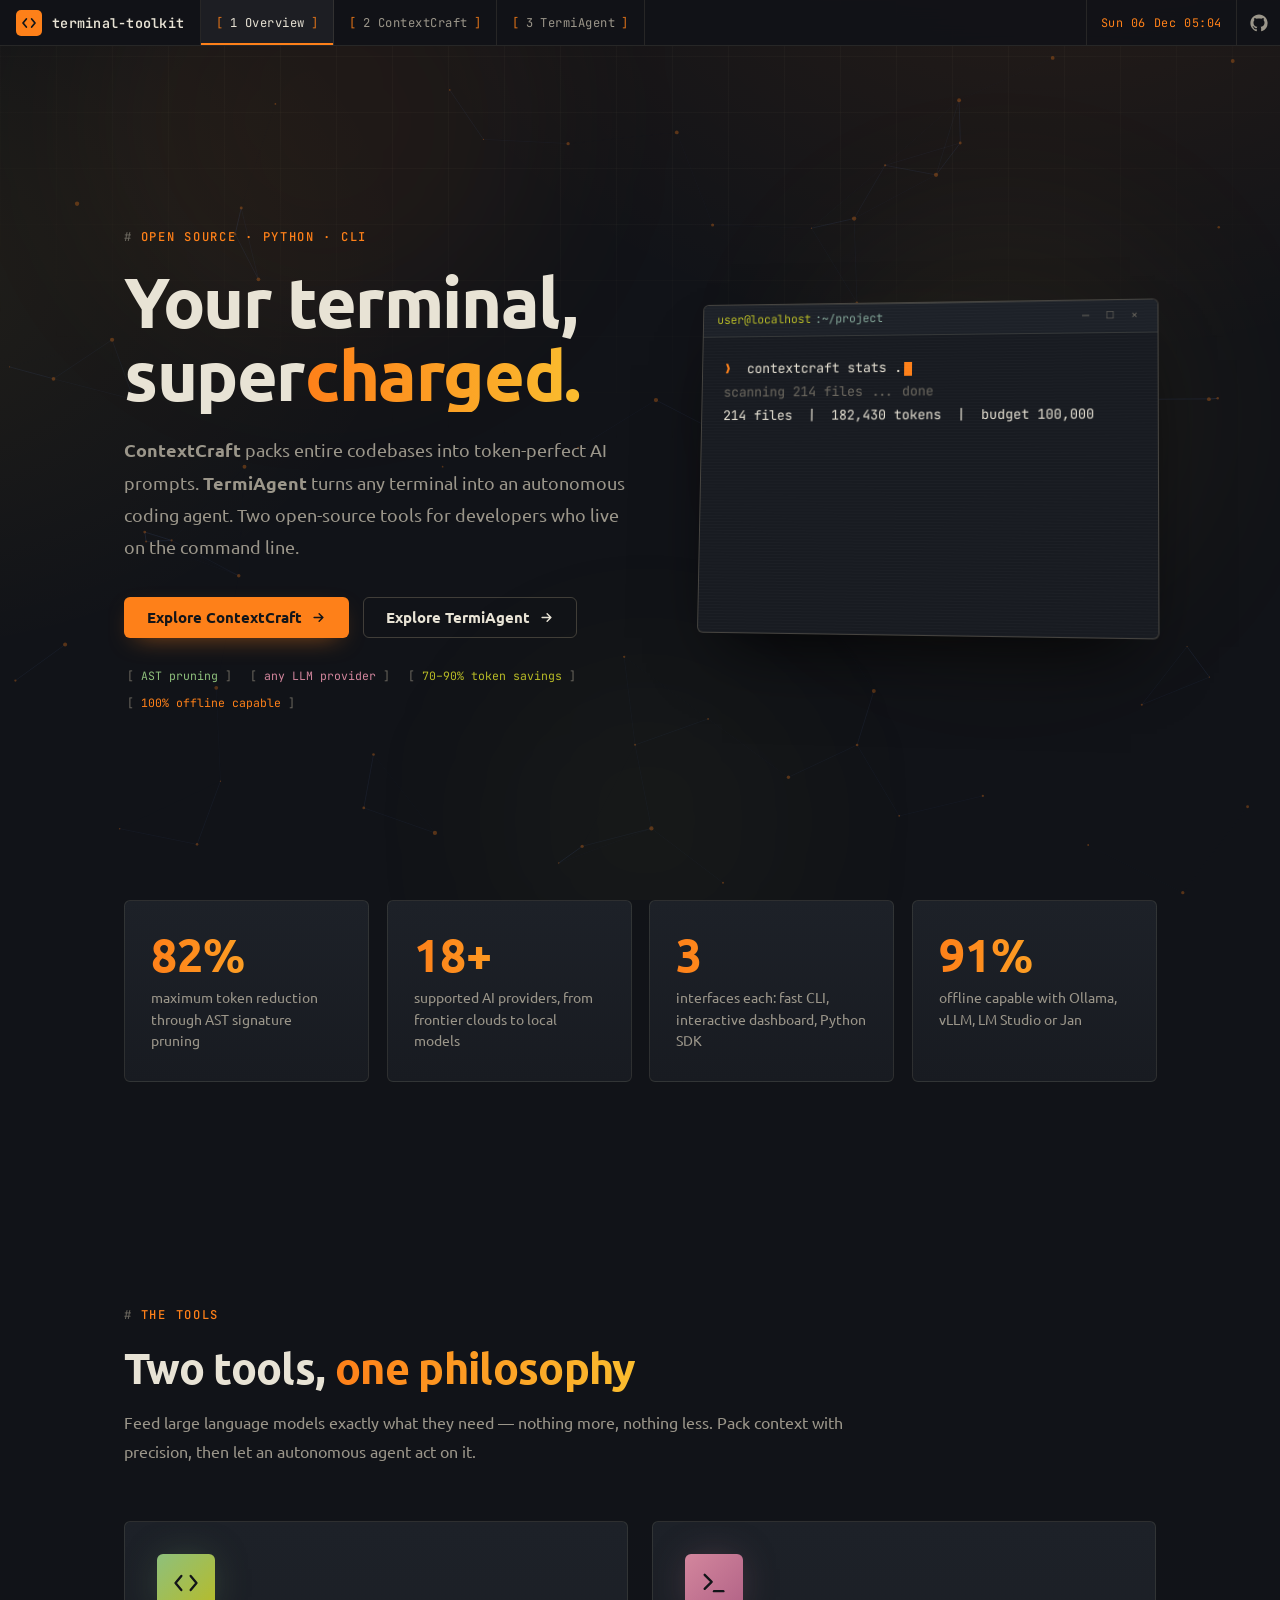
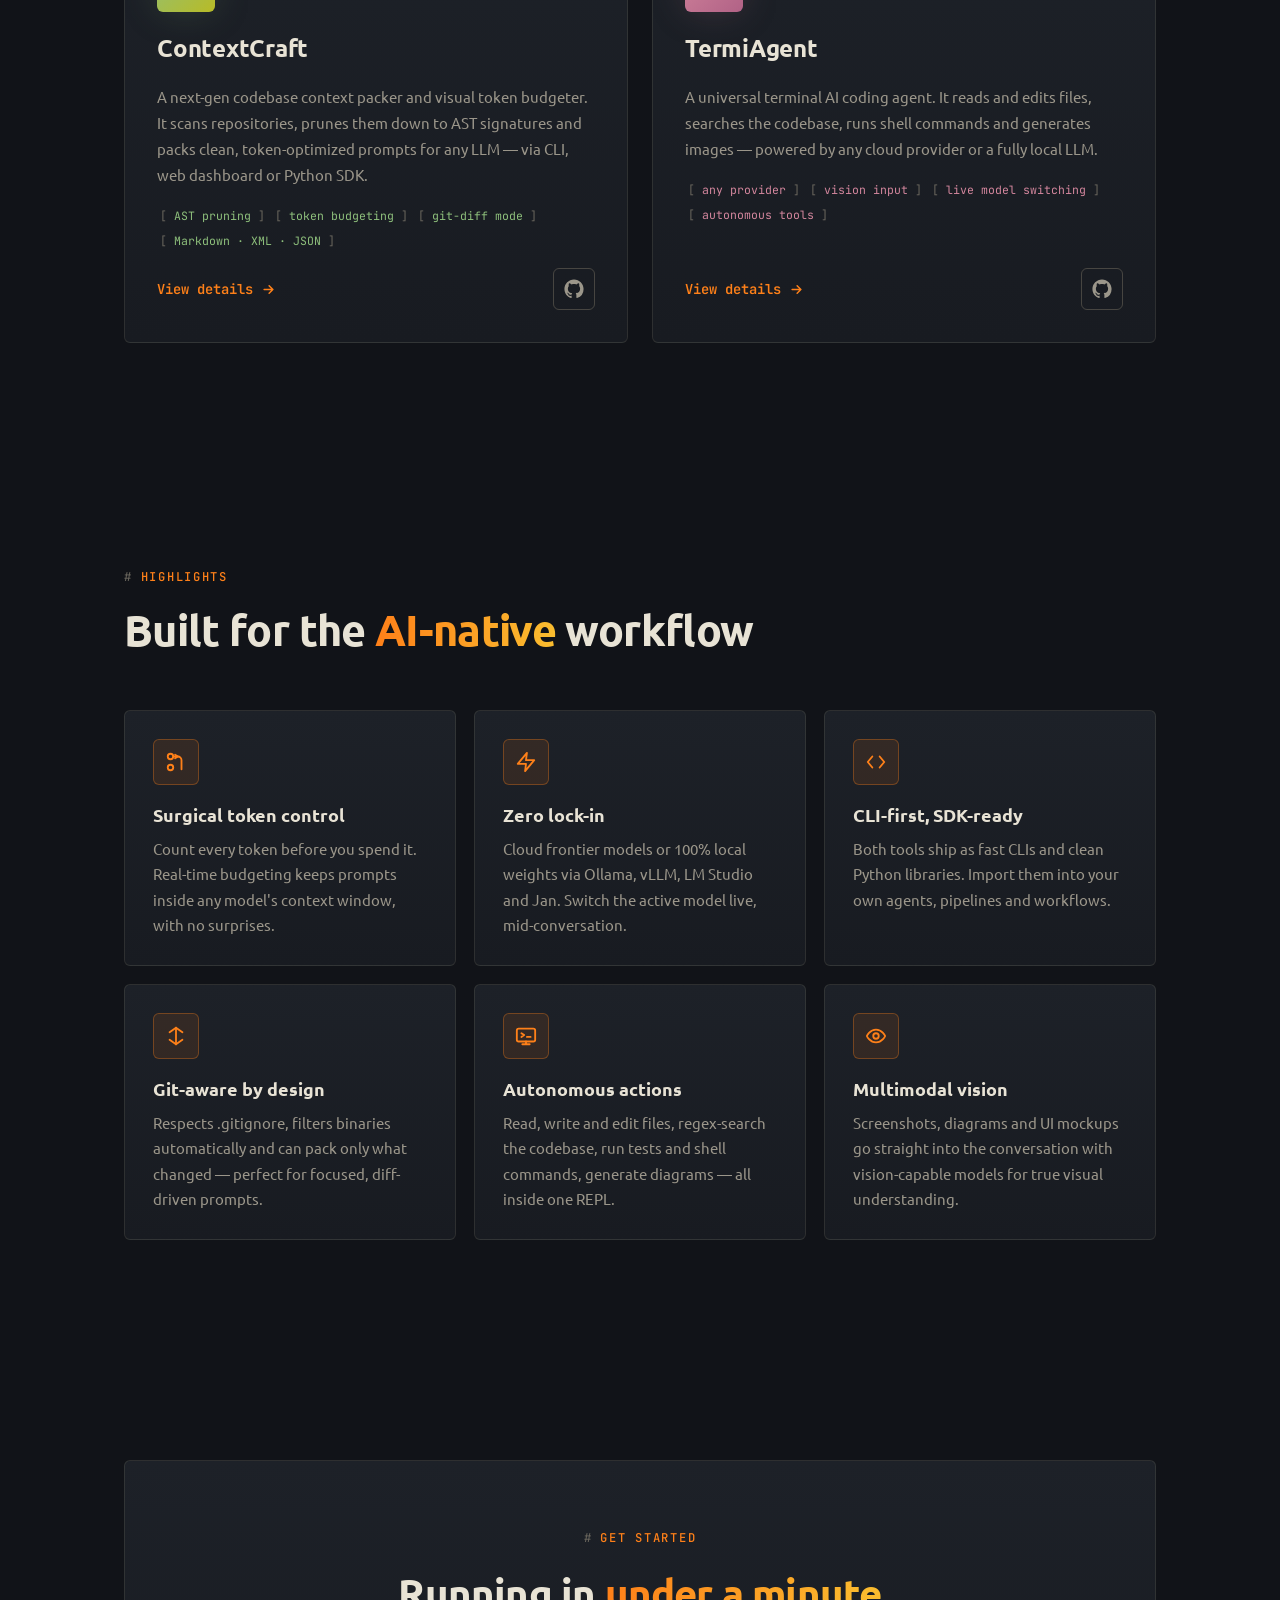
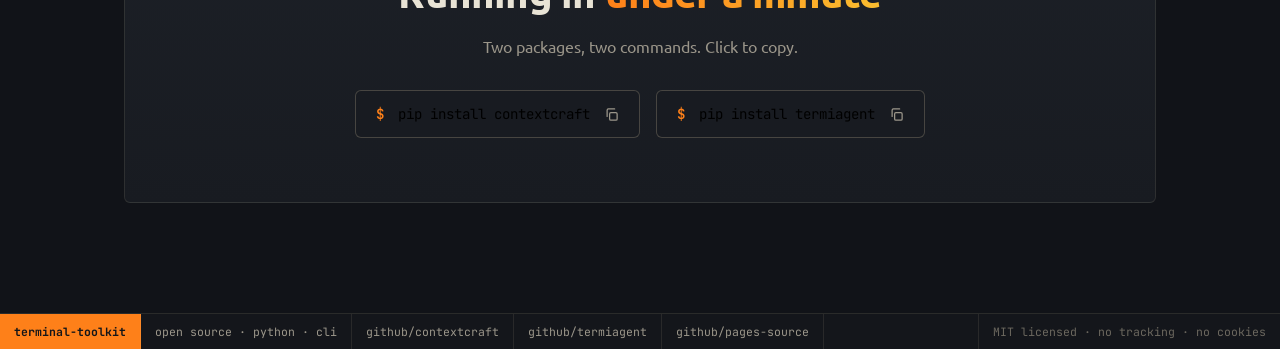
==== index.html @ 4e9dca21 "Redesign: Linux desktop aesthetic (tiling-WM bar, gruvbox palette, tmux footer)" ====
<!DOCTYPE html>
<html lang="en">
<head>
  <meta charset="UTF-8" />
  <meta name="viewport" content="width=device-width, initial-scale=1.0, viewport-fit=cover" />
  <title>Terminal Toolkit — ContextCraft × TermiAgent</title>
  <meta name="description" content="Two open-source tools for the AI-native terminal: a token-perfect codebase context packer and a universal terminal AI coding agent." />
  <link rel="icon" href="data:image/svg+xml,%3Csvg xmlns='http://www.w3.org/2000/svg' viewBox='0 0 32 32'%3E%3Cdefs%3E%3ClinearGradient id='g' x1='0' y1='0' x2='1' y2='1'%3E%3Cstop offset='0' stop-color='%2322d3ee'/%3E%3Cstop offset='1' stop-color='%23a78bfa'/%3E%3C/linearGradient%3E%3C/defs%3E%3Crect width='32' height='32' rx='8' fill='url(%23g)'/%3E%3Cpath d='M12 10l-6 6 6 6M20 10l6 6-6 6' stroke='white' stroke-width='2.4' fill='none' stroke-linecap='round' stroke-linejoin='round'/%3E%3C/svg%3E" />
  <link rel="preconnect" href="https://fonts.googleapis.com" />
  <link rel="preconnect" href="https://fonts.gstatic.com" crossorigin />
  <link href="https://fonts.googleapis.com/css2?family=Ubuntu:wght@400;500;700&family=JetBrains+Mono:wght@400;500;700&display=swap" rel="stylesheet" />
  <link rel="stylesheet" href="css/style.css" />
</head>
<body data-accent="home">

  <div class="bg" aria-hidden="true">
    <div class="orb o1" data-speed="0.06"></div>
    <div class="orb o2" data-speed="0.10"></div>
    <div class="orb o3" data-speed="0.04"></div>
    <div class="grid"></div>
  </div>

  <div class="progress" aria-hidden="true"></div>
  <div class="cursor-glow" aria-hidden="true"></div>

  <header class="nav">
    <div class="wm-left">
      <a class="brand" href="index.html">
        <span class="logo">
          <svg width="16" height="16" viewBox="0 0 24 24" fill="none" stroke="currentColor" stroke-width="2.6" stroke-linecap="round" stroke-linejoin="round"><path d="M8 6l-5 6 5 6"/><path d="M16 6l5 6-5 6"/></svg>
        </span>
        terminal-toolkit
      </a>
      <nav class="nav-links" aria-label="Main">
        <a href="index.html">1 Overview</a>
        <a href="contextcraft.html">2 ContextCraft</a>
        <a href="termiagent.html">3 TermiAgent</a>
      </nav>
    </div>
    <div class="wm-right">
      <span class="clock" id="clock" aria-hidden="true">--:--</span>
    <a class="nav-gh" href="https://github.com/Jonny-IT1/jonny-it1.github.io" target="_blank" rel="noopener" aria-label="Website source on GitHub">
      <svg width="18" height="18" viewBox="0 0 24 24" fill="currentColor" aria-hidden="true"><path d="M12 .5C5.65.5.5 5.65.5 12c0 5.08 3.29 9.39 7.86 10.91.58.11.79-.25.79-.56 0-.27-.01-1.17-.02-2.12-3.2.7-3.88-1.36-3.88-1.36-.52-1.33-1.28-1.68-1.28-1.68-1.04-.71.08-.7.08-.7 1.15.08 1.76 1.19 1.76 1.19 1.03 1.75 2.69 1.25 3.34.95.1-.74.4-1.25.72-1.54-2.55-.29-5.24-1.28-5.24-5.68 0-1.26.45-2.28 1.19-3.09-.12-.29-.52-1.46.11-3.05 0 0 .97-.31 3.18 1.18.92-.26 1.9-.38 2.88-.39.98.01 1.96.13 2.88.39 2.2-1.49 3.17-1.18 3.17-1.18.63 1.59.23 2.76.12 3.05.74.81 1.18 1.83 1.18 3.09 0 4.41-2.69 5.38-5.25 5.66.41.35.77 1.05.77 2.12 0 1.53-.01 2.76-.01 3.14 0 .3.2.67.8.55A11.52 11.52 0 0 0 23.5 12C23.5 5.65 18.35.5 12 .5z"/></svg>
    </a>
    <button class="nav-toggle" aria-label="Menu" aria-expanded="false" type="button">
      <span></span><span></span><span></span>
    </button>
    </div>
  </header>

  <main>
    <!-- ============ HERO ============ -->
    <section class="hero">
      <canvas class="net" aria-hidden="true"></canvas>
      <div class="wrap hero-grid">
        <div>
          <span class="eyebrow fade" style="--d:.05s">Open Source &middot; Python &middot; CLI</span>
          <h1 class="hero-title">
            <span class="word" style="animation-delay:.05s">Your</span>
            <span class="word" style="animation-delay:.12s">terminal,</span><br />
            <span class="word" style="animation-delay:.19s">super</span><span class="word grad-text" style="animation-delay:.26s">charged.</span>
          </h1>
          <p class="hero-sub fade" style="--d:.45s">
            <strong>ContextCraft</strong> packs entire codebases into token-perfect AI prompts.
            <strong>TermiAgent</strong> turns any terminal into an autonomous coding agent.
            Two open-source tools for developers who live on the command line.
          </p>
          <div class="hero-cta fade" style="--d:.58s">
            <a class="btn btn-primary" href="contextcraft.html">
              Explore ContextCraft
              <svg class="arrow" width="15" height="15" viewBox="0 0 24 24" fill="none" stroke="currentColor" stroke-width="2.4" stroke-linecap="round" stroke-linejoin="round"><path d="M5 12h14M13 6l6 6-6 6"/></svg>
            </a>
            <a class="btn btn-ghost" href="termiagent.html">
              Explore TermiAgent
              <svg class="arrow" width="15" height="15" viewBox="0 0 24 24" fill="none" stroke="currentColor" stroke-width="2.4" stroke-linecap="round" stroke-linejoin="round"><path d="M5 12h14M13 6l6 6-6 6"/></svg>
            </a>
          </div>
          <div class="hero-meta">
            <span class="chip c1">AST pruning</span>
            <span class="chip c3">any LLM provider</span>
            <span class="chip c2">70–90% token savings</span>
            <span class="chip c4">100% offline capable</span>
          </div>
        </div>
        <div class="hero-visual fade" style="--d:.65s">
          <div class="glow" aria-hidden="true"></div>
          <div class="term">
            <div class="term-head">
              <span class="term-user">user@localhost</span><span class="term-path">:~/project</span>
              <span class="term-actions" aria-hidden="true">&#8212; &#9633; &#215;</span>
            </div>
            <div class="term-body" data-term="home"></div>
          </div>
        </div>
      </div>
    </section>

    <!-- ============ STATS ============ -->
    <section style="padding-top:0">
      <div class="wrap">
        <div class="stats stagger">
          <div class="stat glass">
            <div class="num" data-counter="90" data-suffix="%">0%</div>
            <div class="lbl">maximum token reduction through AST signature pruning</div>
          </div>
          <div class="stat glass">
            <div class="num" data-counter="20" data-suffix="+">0</div>
            <div class="lbl">supported AI providers, from frontier clouds to local models</div>
          </div>
          <div class="stat glass">
            <div class="num" data-counter="3">0</div>
            <div class="lbl">interfaces each: fast CLI, interactive dashboard, Python SDK</div>
          </div>
          <div class="stat glass">
            <div class="num" data-counter="100" data-suffix="%">0%</div>
            <div class="lbl">offline capable with Ollama, vLLM, LM Studio or Jan</div>
          </div>
        </div>
      </div>
    </section>

    <!-- ============ TWO PROJECTS ============ -->
    <section>
      <div class="wrap">
        <div class="section-head reveal">
          <span class="eyebrow">The Tools</span>
          <h2 class="section-title">Two tools, <span class="grad-text">one philosophy</span></h2>
          <p class="section-sub">
            Feed large language models exactly what they need — nothing more, nothing less.
            Pack context with precision, then let an autonomous agent act on it.
          </p>
        </div>

        <div class="proj-grid stagger">
          <article class="proj-card glass" data-tilt>
            <div class="icon-big cc-theme">
              <svg width="28" height="28" viewBox="0 0 24 24" fill="none" stroke="currentColor" stroke-width="2" stroke-linecap="round" stroke-linejoin="round"><path d="M8 6l-5 6 5 6"/><path d="M16 6l5 6-5 6"/></svg>
            </div>
            <h3>ContextCraft</h3>
            <p class="tagline">
              A next-gen codebase context packer and visual token budgeter. It scans repositories,
              prunes them down to AST signatures and packs clean, token-optimized prompts for any LLM —
              via CLI, web dashboard or Python SDK.
            </p>
            <div class="chips">
              <span class="chip c1">AST pruning</span>
              <span class="chip c1">token budgeting</span>
              <span class="chip c1">git-diff mode</span>
              <span class="chip c1">Markdown · XML · JSON</span>
            </div>
            <div class="proj-actions">
              <a class="proj-link" href="contextcraft.html">
                View details
                <svg width="15" height="15" viewBox="0 0 24 24" fill="none" stroke="currentColor" stroke-width="2.4" stroke-linecap="round" stroke-linejoin="round"><path d="M5 12h14M13 6l6 6-6 6"/></svg>
              </a>
              <a class="gh-btn" href="https://github.com/Jonny-IT1/contextcraft" target="_blank" rel="noopener" aria-label="ContextCraft on GitHub">
                <svg width="20" height="20" viewBox="0 0 24 24" fill="currentColor" aria-hidden="true"><path d="M12 .5C5.65.5.5 5.65.5 12c0 5.08 3.29 9.39 7.86 10.91.58.11.79-.25.79-.56 0-.27-.01-1.17-.02-2.12-3.2.7-3.88-1.36-3.88-1.36-.52-1.33-1.28-1.68-1.28-1.68-1.04-.71.08-.7.08-.7 1.15.08 1.76 1.19 1.76 1.19 1.03 1.75 2.69 1.25 3.34.95.1-.74.4-1.25.72-1.54-2.55-.29-5.24-1.28-5.24-5.68 0-1.26.45-2.28 1.19-3.09-.12-.29-.52-1.46.11-3.05 0 0 .97-.31 3.18 1.18.92-.26 1.9-.38 2.88-.39.98.01 1.96.13 2.88.39 2.2-1.49 3.17-1.18 3.17-1.18.63 1.59.23 2.76.12 3.05.74.81 1.18 1.83 1.18 3.09 0 4.41-2.69 5.38-5.25 5.66.41.35.77 1.05.77 2.12 0 1.53-.01 2.76-.01 3.14 0 .3.2.67.8.55A11.52 11.52 0 0 0 23.5 12C23.5 5.65 18.35.5 12 .5z"/></svg>
              </a>
            </div>
          </article>

          <article class="proj-card glass" data-tilt>
            <div class="icon-big ta-theme">
              <svg width="28" height="28" viewBox="0 0 24 24" fill="none" stroke="currentColor" stroke-width="2" stroke-linecap="round" stroke-linejoin="round"><path d="M4 17l6-6-6-6"/><path d="M12 19h8"/></svg>
            </div>
            <h3>TermiAgent</h3>
            <p class="tagline">
              A universal terminal AI coding agent. It reads and edits files, searches the codebase,
              runs shell commands and generates images — powered by any cloud provider or a fully local LLM.
            </p>
            <div class="chips">
              <span class="chip c3">any provider</span>
              <span class="chip c3">vision input</span>
              <span class="chip c3">live model switching</span>
              <span class="chip c3">autonomous tools</span>
            </div>
            <div class="proj-actions">
              <a class="proj-link" href="termiagent.html">
                View details
                <svg width="15" height="15" viewBox="0 0 24 24" fill="none" stroke="currentColor" stroke-width="2.4" stroke-linecap="round" stroke-linejoin="round"><path d="M5 12h14M13 6l6 6-6 6"/></svg>
              </a>
              <a class="gh-btn" href="https://github.com/Jonny-IT1/termiagent" target="_blank" rel="noopener" aria-label="TermiAgent on GitHub">
                <svg width="20" height="20" viewBox="0 0 24 24" fill="currentColor" aria-hidden="true"><path d="M12 .5C5.65.5.5 5.65.5 12c0 5.08 3.29 9.39 7.86 10.91.58.11.79-.25.79-.56 0-.27-.01-1.17-.02-2.12-3.2.7-3.88-1.36-3.88-1.36-.52-1.33-1.28-1.68-1.28-1.68-1.04-.71.08-.7.08-.7 1.15.08 1.76 1.19 1.76 1.19 1.03 1.75 2.69 1.25 3.34.95.1-.74.4-1.25.72-1.54-2.55-.29-5.24-1.28-5.24-5.68 0-1.26.45-2.28 1.19-3.09-.12-.29-.52-1.46.11-3.05 0 0 .97-.31 3.18 1.18.92-.26 1.9-.38 2.88-.39.98.01 1.96.13 2.88.39 2.2-1.49 3.17-1.18 3.17-1.18.63 1.59.23 2.76.12 3.05.74.81 1.18 1.83 1.18 3.09 0 4.41-2.69 5.38-5.25 5.66.41.35.77 1.05.77 2.12 0 1.53-.01 2.76-.01 3.14 0 .3.2.67.8.55A11.52 11.52 0 0 0 23.5 12C23.5 5.65 18.35.5 12 .5z"/></svg>
              </a>
            </div>
          </article>
        </div>
      </div>
    </section>

    <!-- ============ FEATURE HIGHLIGHTS ============ -->
    <section>
      <div class="wrap">
        <div class="section-head reveal">
          <span class="eyebrow">Highlights</span>
          <h2 class="section-title">Built for the <span class="grad-text">AI-native</span> workflow</h2>
        </div>
        <div class="grid-cards stagger">
          <div class="card glass">
            <div class="card-icon">
              <svg width="22" height="22" viewBox="0 0 24 24" fill="none" stroke="currentColor" stroke-width="2" stroke-linecap="round" stroke-linejoin="round"><circle cx="6" cy="6" r="3"/><circle cx="6" cy="18" r="3"/><path d="M18 20V10a4 4 0 0 0-4-4h-5"/><path d="M11 4l3 2-3 2"/></svg>
            </div>
            <h3>Surgical token control</h3>
            <p>Count every token before you spend it. Real-time budgeting keeps prompts inside any model's context window, with no surprises.</p>
          </div>
          <div class="card glass">
            <div class="card-icon">
              <svg width="22" height="22" viewBox="0 0 24 24" fill="none" stroke="currentColor" stroke-width="2" stroke-linecap="round" stroke-linejoin="round"><path d="M13 2L3 14h9l-1 8 10-12h-9l1-8z"/></svg>
            </div>
            <h3>Zero lock-in</h3>
            <p>Cloud frontier models or 100% local weights via Ollama, vLLM, LM Studio and Jan. Switch the active model live, mid-conversation.</p>
          </div>
          <div class="card glass">
            <div class="card-icon">
              <svg width="22" height="22" viewBox="0 0 24 24" fill="none" stroke="currentColor" stroke-width="2" stroke-linecap="round" stroke-linejoin="round"><path d="M8 6l-5 6 5 6"/><path d="M16 6l5 6-5 6"/></svg>
            </div>
            <h3>CLI-first, SDK-ready</h3>
            <p>Both tools ship as fast CLIs and clean Python libraries. Import them into your own agents, pipelines and workflows.</p>
          </div>
          <div class="card glass">
            <div class="card-icon">
              <svg width="22" height="22" viewBox="0 0 24 24" fill="none" stroke="currentColor" stroke-width="2" stroke-linecap="round" stroke-linejoin="round"><path d="M12 3v18"/><path d="M5 8l7-5 7 5"/><path d="M5 16l7 5 7-5"/></svg>
            </div>
            <h3>Git-aware by design</h3>
            <p>Respects .gitignore, filters binaries automatically and can pack only what changed — perfect for focused, diff-driven prompts.</p>
          </div>
          <div class="card glass">
            <div class="card-icon">
              <svg width="22" height="22" viewBox="0 0 24 24" fill="none" stroke="currentColor" stroke-width="2" stroke-linecap="round" stroke-linejoin="round"><rect x="2" y="4" width="20" height="14" rx="2"/><path d="M8 21h8M12 18v3"/><path d="M7 9l3 2-3 2M13 13h4"/></svg>
            </div>
            <h3>Autonomous actions</h3>
            <p>Read, write and edit files, regex-search the codebase, run tests and shell commands, generate diagrams — all inside one REPL.</p>
          </div>
          <div class="card glass">
            <div class="card-icon">
              <svg width="22" height="22" viewBox="0 0 24 24" fill="none" stroke="currentColor" stroke-width="2" stroke-linecap="round" stroke-linejoin="round"><path d="M2 12s3-7 10-7 10 7 10 7-3 7-10 7-10-7-10-7z"/><circle cx="12" cy="12" r="3"/></svg>
            </div>
            <h3>Multimodal vision</h3>
            <p>Screenshots, diagrams and UI mockups go straight into the conversation with vision-capable models for true visual understanding.</p>
          </div>
        </div>
      </div>
    </section>

    <!-- ============ INSTALL ============ -->
    <section>
      <div class="wrap">
        <div class="cta-box glass reveal">
          <span class="eyebrow">Get started</span>
          <h2>Running in <span class="grad-text">under a minute</span></h2>
          <p>Two packages, two commands. Click to copy.</p>
          <div class="cmd-row" style="justify-content:center">
            <button class="cmd-pill" type="button" data-copy="pip install contextcraft">
              <span class="dollar">$</span> pip install contextcraft
              <svg class="copy-mini" width="15" height="15" viewBox="0 0 24 24" fill="none" stroke="currentColor" stroke-width="2" stroke-linecap="round" stroke-linejoin="round"><rect x="9" y="9" width="12" height="12" rx="2"/><path d="M5 15V5a2 2 0 0 1 2-2h10"/></svg>
            </button>
            <button class="cmd-pill" type="button" data-copy="pip install termiagent">
              <span class="dollar">$</span> pip install termiagent
              <svg class="copy-mini" width="15" height="15" viewBox="0 0 24 24" fill="none" stroke="currentColor" stroke-width="2" stroke-linecap="round" stroke-linejoin="round"><rect x="9" y="9" width="12" height="12" rx="2"/><path d="M5 15V5a2 2 0 0 1 2-2h10"/></svg>
            </button>
          </div>
        </div>
      </div>
    </section>
  </main>

  <footer>
    <div class="footer-bar">
      <span class="fseg fseg-accent">terminal-toolkit</span>
      <span class="fseg">open source &middot; python &middot; cli</span>
      <a class="fseg" href="https://github.com/Jonny-IT1/contextcraft" target="_blank" rel="noopener">github/contextcraft</a>
      <a class="fseg" href="https://github.com/Jonny-IT1/termiagent" target="_blank" rel="noopener">github/termiagent</a>
      <a class="fseg" href="https://github.com/Jonny-IT1/jonny-it1.github.io" target="_blank" rel="noopener">github/pages-source</a>
      <span class="fseg fseg-right">MIT licensed &middot; no tracking &middot; no cookies</span>
    </div>
  </footer>

  <button class="top-btn" type="button" aria-label="Back to top">
    <svg width="18" height="18" viewBox="0 0 24 24" fill="none" stroke="currentColor" stroke-width="2.2" stroke-linecap="round" stroke-linejoin="round"><path d="M12 19V5M5 12l7-7 7 7"/></svg>
  </button>

  <script src="js/main.js"></script>
</body>
</html>
---- css/style.css ----
/* ============================================================
   Terminal Toolkit — ContextCraft × TermiAgent
   Linux desktop aesthetic: tiling-WM bar, gruvbox-ish palette,
   ncurses accents, flat panels, terminal windows
   ============================================================ */

/* ---------- 0. Animated custom property ---------- */
@property --angle {
  syntax: "<angle>";
  initial-value: 0deg;
  inherits: false;
}

/* ---------- 1. Tokens & reset ---------- */
*,
*::before,
*::after { box-sizing: border-box; margin: 0; padding: 0; }

:root {
  --bg: #111318;
  --bg-2: #15181e;
  --panel: #181b21;
  --panel-2: #1d2128;
  --text: #e8e3d5;
  --muted: #9b968a;
  --dim: #6b675e;
  --line: rgba(235, 219, 178, 0.10);
  --line-strong: rgba(235, 219, 178, 0.22);
  --radius: 6px;
  /* gruvbox-inspired accents */
  --orange: #fe8019;
  --yellow: #fabd2f;
  --green: #b8bb26;
  --aqua: #8ec07c;
  --blue: #83a598;
  --purple: #d3869d;
  --red: #fb4934;
  /* page accent (home = orange/yellow) */
  --a1: #fe8019;
  --a2: #fabd2f;
  --nav-h: 46px;
  --font-display: "Ubuntu", "Segoe UI", system-ui, sans-serif;
  --font-body: "Ubuntu", "Segoe UI", system-ui, sans-serif;
  --font-mono: "JetBrains Mono", "DejaVu Sans Mono", ui-monospace, monospace;
}

body[data-accent="cc"] { --a1: #8ec07c; --a2: #83a598; }
body[data-accent="ta"] { --a1: #d3869d; --a2: #fabd2f; }

html { scroll-behavior: smooth; }

body {
  font-family: var(--font-body);
  background: var(--bg);
  color: var(--text);
  overflow-x: hidden;
  -webkit-font-smoothing: antialiased;
  text-rendering: optimizeLegibility;
}

a { color: inherit; text-decoration: none; }
ul { list-style: none; }
svg { display: block; }

p { overflow-wrap: break-word; }

::selection { background: rgba(254, 128, 25, 0.30); color: #fff; }

a:focus-visible,
button:focus-visible {
  outline: 2px solid var(--a1);
  outline-offset: 2px;
}

/* thin console-style scrollbars */
* { scrollbar-width: thin; scrollbar-color: #2c313a transparent; }
::-webkit-scrollbar { width: 10px; height: 10px; }
::-webkit-scrollbar-thumb { background: #2c313a; border-radius: 0; }
::-webkit-scrollbar-thumb:hover { background: var(--a1); }
::-webkit-scrollbar-track { background: transparent; }

/* ---------- 2. Ambient background ---------- */
.bg {
  position: fixed;
  inset: 0;
  z-index: -2;
  overflow: hidden;
  background:
    radial-gradient(1100px 750px at 82% -10%, color-mix(in srgb, var(--a1) 9%, transparent), transparent 60%),
    radial-gradient(900px 650px at -10% 30%, color-mix(in srgb, var(--a2) 7%, transparent), transparent 60%),
    var(--bg);
}

.bg .orb {
  position: absolute;
  border-radius: 50%;
  filter: blur(90px);
  opacity: 0.5;
  animation: drift 20s ease-in-out infinite alternate;
  translate: 0 var(--oy, 0px);
  will-change: transform, translate;
}
.bg .orb.o1 {
  width: 440px; height: 440px;
  background: color-mix(in srgb, var(--a1) 13%, transparent);
  top: -100px; left: 8vw;
}
.bg .orb.o2 {
  width: 400px; height: 400px;
  background: color-mix(in srgb, var(--a2) 11%, transparent);
  top: 24vh; right: 6vw;
  animation-delay: -7s;
}
.bg .orb.o3 {
  width: 320px; height: 320px;
  background: color-mix(in srgb, var(--green) 8%, transparent);
  bottom: -80px; left: 38vw;
  animation-delay: -13s;
}

@keyframes drift {
  to { transform: translate(70px, 50px) scale(1.1); }
}

.bg .grid {
  position: absolute;
  inset: 0;
  background-image:
    linear-gradient(rgba(235, 219, 178, 0.028) 1px, transparent 1px),
    linear-gradient(90deg, rgba(235, 219, 178, 0.028) 1px, transparent 1px);
  background-size: 56px 56px;
  -webkit-mask-image: radial-gradient(ellipse 95% 65% at 50% 0%, #000 35%, transparent 78%);
  mask-image: radial-gradient(ellipse 95% 65% at 50% 0%, #000 35%, transparent 78%);
}

/* ---------- 3. Cursor glow (desktop only, JS-driven) ---------- */
.cursor-glow {
  position: fixed;
  top: 0;
  left: 0;
  width: 480px;
  height: 480px;
  margin: -240px 0 0 -240px;
  border-radius: 50%;
  pointer-events: none;
  z-index: 1;
  background: radial-gradient(circle, color-mix(in srgb, var(--a1) 7%, transparent), transparent 62%);
  opacity: 0;
  transition: opacity 0.6s ease;
  will-change: left, top;
}
body.cursor-on .cursor-glow { opacity: 1; }

/* ---------- 4. Scroll progress ---------- */
.progress {
  position: fixed;
  top: 0; left: 0;
  height: 2px;
  width: 0%;
  z-index: 100;
  background: var(--a1);
  box-shadow: 0 0 10px color-mix(in srgb, var(--a1) 60%, transparent);
  transition: width 80ms linear;
}

/* ---------- 5. Tiling-WM top bar ---------- */
.nav {
  position: fixed;
  top: 0; left: 0; right: 0;
  z-index: 90;
  height: var(--nav-h);
  display: flex;
  justify-content: space-between;
  align-items: stretch;
  background: rgba(17, 19, 24, 0.94);
  -webkit-backdrop-filter: blur(12px);
  backdrop-filter: blur(12px);
  border-bottom: 1px solid var(--line);
  transition: box-shadow 0.35s;
}
.nav.scrolled {
  box-shadow: 0 14px 34px -20px rgba(0, 0, 0, 0.9);
}

.wm-left, .wm-right { display: flex; align-items: stretch; min-width: 0; }

.brand {
  display: inline-flex;
  align-items: center;
  gap: 10px;
  padding: 0 16px;
  border-right: 1px solid var(--line);
  font-family: var(--font-mono);
  font-weight: 600;
  font-size: 0.84rem;
  letter-spacing: 0.02em;
  color: var(--text);
  white-space: nowrap;
}
.brand .logo {
  width: 26px; height: 26px;
  border-radius: 5px;
  display: grid;
  place-items: center;
  background: var(--a1);
  color: #131519;
  flex: none;
  transition: filter 0.25s;
}
.brand:hover .logo { filter: brightness(1.15); }

/* workspaces: [1] Overview  [2] ContextCraft … */
.nav-links { display: flex; align-items: stretch; }
.nav-links a {
  display: inline-flex;
  align-items: center;
  padding: 0 15px;
  font-family: var(--font-mono);
  font-size: 0.76rem;
  letter-spacing: 0.04em;
  color: var(--muted);
  border-right: 1px solid var(--line);
  transition: color 0.2s, background 0.2s, box-shadow 0.2s;
  white-space: nowrap;
}
.nav-links a::before {
  content: "[";
  color: var(--a1);
  margin-right: 6px;
  opacity: 0.85;
}
.nav-links a::after {
  content: "]";
  color: var(--a1);
  margin-left: 6px;
  opacity: 0.85;
}
.nav-links a:hover { color: var(--text); background: rgba(255, 255, 255, 0.03); }
.nav-links a.active {
  color: var(--text);
  background: rgba(255, 255, 255, 0.05);
  box-shadow: inset 0 -2px 0 var(--a1);
}

/* clock + gh icon + hamburger */
.clock {
  display: inline-flex;
  align-items: center;
  padding: 0 14px;
  border-left: 1px solid var(--line);
  font-family: var(--font-mono);
  font-size: 0.74rem;
  color: var(--a1);
  letter-spacing: 0.05em;
  white-space: nowrap;
  user-select: none;
}

.nav-gh {
  width: 44px;
  display: grid;
  place-items: center;
  border-left: 1px solid var(--line);
  color: var(--muted);
  transition: color 0.25s, background 0.25s, box-shadow 0.25s;
  flex: none;
}
.nav-gh:hover {
  color: var(--text);
  background: rgba(255, 255, 255, 0.04);
  box-shadow: inset 0 -2px 0 var(--a1);
}

.nav-toggle {
  display: none;
  width: 44px;
  border-left: 1px solid var(--line);
  background: transparent;
  color: var(--text);
  cursor: pointer;
  flex-direction: column;
  align-items: center;
  justify-content: center;
  gap: 5px;
  flex: none;
}
.nav-toggle span {
  display: block;
  width: 18px;
  height: 2px;
  background: currentColor;
  transition: transform 0.3s cubic-bezier(0.2, 0.7, 0.2, 1), opacity 0.25s;
}
.nav-toggle span:nth-child(2) { width: 13px; align-self: flex-start; margin-left: 5px; }
body.nav-open .nav-toggle span:nth-child(1) { transform: translateY(7px) rotate(45deg); }
body.nav-open .nav-toggle span:nth-child(2) { opacity: 0; transform: translateX(-6px); }
body.nav-open .nav-toggle span:nth-child(3) { transform: translateY(-7px) rotate(-45deg); }

/* ---------- 6. Buttons ---------- */
.btn {
  display: inline-flex;
  align-items: center;
  gap: 9px;
  padding: 12px 22px;
  border-radius: var(--radius);
  font-family: var(--font-display);
  font-weight: 600;
  font-size: 0.94rem;
  line-height: 1;
  cursor: pointer;
  border: 1px solid transparent;
  transition: transform 0.22s, box-shadow 0.22s, background 0.22s, border-color 0.22s, filter 0.22s, color 0.22s;
}
.btn .arrow { transition: transform 0.25s; }
.btn:hover .arrow { transform: translateX(4px); }
.btn:active { transform: scale(0.98); }

.btn-primary {
  background: var(--a1);
  color: #131519;
  box-shadow: 0 8px 26px -12px color-mix(in srgb, var(--a1) 70%, transparent);
}
.btn-primary:hover {
  filter: brightness(1.12);
  transform: translateY(-2px);
  box-shadow: 0 14px 34px -12px color-mix(in srgb, var(--a1) 75%, transparent);
}

.btn-ghost {
  border-color: var(--line-strong);
  background: transparent;
  color: var(--text);
}
.btn-ghost:hover {
  border-color: var(--a1);
  color: var(--a1);
  transform: translateY(-2px);
  box-shadow: 0 12px 30px -16px color-mix(in srgb, var(--a1) 60%, transparent);
}

/* ---------- 7. Layout primitives ---------- */
.wrap {
  max-width: 1160px;
  margin-inline: auto;
  padding-inline: max(clamp(20px, 5vw, 64px), env(safe-area-inset-left));
}

section { padding-block: clamp(56px, 9vw, 110px); }

.section-head { max-width: 720px; margin-bottom: clamp(34px, 5vw, 56px); }

/* shell-comment eyebrow:  # open source · python · cli */
.eyebrow {
  display: inline-flex;
  align-items: center;
  gap: 8px;
  font-family: var(--font-mono);
  font-size: 0.76rem;
  font-weight: 500;
  letter-spacing: 0.14em;
  text-transform: uppercase;
  color: var(--a1);
  margin-bottom: 20px;
}
.eyebrow::before {
  content: "#";
  color: var(--dim);
}

.section-title {
  font-family: var(--font-display);
  font-weight: 700;
  font-size: clamp(1.7rem, 3.6vw, 2.7rem);
  line-height: 1.14;
  letter-spacing: -0.015em;
  margin-bottom: 16px;
}

.section-sub {
  color: var(--muted);
  font-size: clamp(0.95rem, 1.6vw, 1.02rem);
  line-height: 1.75;
}

.grad-text {
  background: linear-gradient(90deg, var(--a1), var(--a2), var(--a1));
  background-size: 200% auto;
  -webkit-background-clip: text;
  background-clip: text;
  color: transparent;
  animation: shimmer 6s linear infinite;
}
@keyframes shimmer {
  to { background-position: 200% center; }
}

/* ---------- 8. Hero ---------- */
.hero {
  position: relative;
  min-height: 100svh;
  display: flex;
  align-items: center;
  padding-top: calc(var(--nav-h) + 48px);
  padding-bottom: 60px;
}

.hero-grid {
  display: grid;
  grid-template-columns: 1.05fr 0.95fr;
  gap: clamp(32px, 5vw, 60px);
  align-items: center;
  width: 100%;
}

.hero-title {
  font-family: var(--font-display);
  font-weight: 700;
  font-size: clamp(2.1rem, 6.2vw, 4.4rem);
  line-height: 1.05;
  letter-spacing: -0.02em;
  margin-bottom: 22px;
  text-wrap: balance;
}

.hero-sub {
  color: var(--muted);
  font-size: clamp(0.95rem, 1.6vw, 1.12rem);
  line-height: 1.8;
  max-width: 540px;
  margin-bottom: 34px;
  text-wrap: pretty;
}

.hero-cta { display: flex; flex-wrap: wrap; gap: 14px; }

.hero-meta {
  display: flex;
  flex-wrap: wrap;
  gap: 12px;
  margin-top: 30px;
}

/* staggered entrance */
.word {
  display: inline-block;
  opacity: 0;
  transform: translateY(34px);
  animation: rise 0.9s cubic-bezier(0.2, 0.7, 0.2, 1) forwards;
}
@keyframes rise {
  to { opacity: 1; transform: none; }
}

.fade {
  opacity: 0;
  animation: rise 0.9s cubic-bezier(0.2, 0.7, 0.2, 1) forwards;
  animation-delay: var(--d, 0s);
}

.hero-meta .chip {
  opacity: 0;
  animation: pop 0.55s cubic-bezier(0.2, 0.7, 0.2, 1) forwards;
}
.hero-meta .chip:nth-child(1) { animation-delay: 0.55s; }
.hero-meta .chip:nth-child(2) { animation-delay: 0.62s; }
.hero-meta .chip:nth-child(3) { animation-delay: 0.69s; }
.hero-meta .chip:nth-child(4) { animation-delay: 0.76s; }
@keyframes pop {
  from { opacity: 0; transform: translateY(10px) scale(0.92); }
  to { opacity: 1; transform: none; }
}

.hero-visual { position: relative; perspective: 1400px; }

.hero-visual .glow {
  position: absolute;
  inset: -8%;
  z-index: -1;
  background: radial-gradient(closest-side,
    color-mix(in srgb, var(--a1) 15%, transparent),
    color-mix(in srgb, var(--a2) 10%, transparent),
    transparent 75%);
  filter: blur(30px);
}

.hero-visual .term {
  transform: rotateY(-7deg) rotateX(4deg) translateZ(0);
  transition: transform 0.6s cubic-bezier(0.2, 0.7, 0.2, 1);
  animation: floaty 7s ease-in-out infinite;
}
@media (hover: hover) {
  .hero-visual:hover .term { transform: rotateY(0deg) rotateX(0deg); }
}
@keyframes floaty {
  0%, 100% { translate: 0 0; }
  50% { translate: 0 -12px; }
}

canvas.net {
  position: absolute;
  inset: 0;
  z-index: -1;
  opacity: 0.55;
  pointer-events: none;
}

/* ---------- 9. Terminal window (Linux style) ---------- */
.term {
  border-radius: var(--radius);
  background: var(--panel);
  border: 1px solid var(--line-strong);
  overflow: hidden;
  position: relative;
  box-shadow: 0 34px 70px -28px rgba(0, 0, 0, 0.85);
}
/* top hairline */
.term::before {
  content: "";
  position: absolute;
  inset: 0 0 auto 0;
  height: 1px;
  background: linear-gradient(90deg, transparent, rgba(235, 219, 178, 0.18), transparent);
  z-index: 2;
}
/* subtle CRT scanlines */
.term::after {
  content: "";
  position: absolute;
  inset: 0;
  background: repeating-linear-gradient(
    0deg,
    rgba(255, 255, 255, 0.014) 0 1px,
    transparent 1px 3px
  );
  pointer-events: none;
  z-index: 2;
}

.term-head {
  display: flex;
  align-items: center;
  gap: 4px;
  padding: 10px 14px;
  border-bottom: 1px solid var(--line);
  background: var(--panel-2);
  font-family: var(--font-mono);
  font-size: 0.74rem;
  line-height: 1;
}
/* PS1-style title: green user@host, blue path */
.term-user { color: var(--green); white-space: nowrap; }
.term-path { color: var(--blue); white-space: nowrap; overflow: hidden; text-overflow: ellipsis; }
/* GNOME-style window controls */
.term-actions {
  margin-left: auto;
  color: var(--dim);
  letter-spacing: 5px;
  user-select: none;
  white-space: nowrap;
}

.term-body {
  padding: 20px 22px;
  font-family: var(--font-mono);
  font-size: clamp(0.72rem, 0.55rem + 0.8vw, 0.84rem);
  line-height: 1.8;
  min-height: 300px;
}
.term-body.tight { min-height: 240px; }

.term-body .ln { white-space: pre-wrap; word-break: break-word; }
.term-body .ln .p { color: var(--a1); margin-right: 8px; }
.term-body .ln.ok { color: var(--green); }
.term-body .ln.dim { color: var(--dim); }
.term-body .ln.warn { color: var(--yellow); }
.term-body .ln.hl { color: #e8e3d5; }

.caret {
  display: inline-block;
  width: 8px;
  height: 1.05em;
  margin-left: 2px;
  vertical-align: text-bottom;
  background: var(--a1);
  animation: blink 1s steps(1) infinite;
}
@keyframes blink { 50% { opacity: 0; } }

/* ---------- 10. Panels (flat, 1px, sharp) ---------- */
.glass {
  position: relative;
  overflow: hidden;
  border-radius: var(--radius);
  border: 1px solid var(--line);
  background: linear-gradient(180deg, var(--panel-2), var(--panel));
  transition: transform 0.3s cubic-bezier(0.2, 0.7, 0.2, 1), border-color 0.3s, box-shadow 0.3s;
}
.glass::after {
  content: "";
  position: absolute;
  inset: 0;
  pointer-events: none;
  background: radial-gradient(520px circle at var(--mx, 50%) var(--my, 0%), rgba(235, 219, 178, 0.05), transparent 42%);
  opacity: 0;
  transition: opacity 0.3s;
}
@media (hover: hover) {
  .glass:hover {
    border-color: color-mix(in srgb, var(--a1) 45%, transparent);
    transform: translateY(-4px);
    box-shadow: 0 22px 48px -26px rgba(0, 0, 0, 0.85);
  }
  .glass:hover::after { opacity: 1; }
}

.grid-cards {
  display: grid;
  grid-template-columns: repeat(auto-fit, minmax(clamp(240px, 40vw, 280px), 1fr));
  gap: 18px;
}

.card { padding: clamp(22px, 3vw, 28px); }
.card h3 {
  font-family: var(--font-display);
  font-size: 1.1rem;
  font-weight: 700;
  margin: 18px 0 10px;
}
.card p { color: var(--muted); font-size: 0.93rem; line-height: 1.7; }

/* nerdfont-like icon tile */
.card-icon {
  width: 46px; height: 46px;
  border-radius: var(--radius);
  display: grid;
  place-items: center;
  color: var(--a1);
  background: color-mix(in srgb, var(--a1) 10%, transparent);
  border: 1px solid color-mix(in srgb, var(--a1) 32%, transparent);
  transition: transform 0.35s cubic-bezier(0.2, 0.7, 0.2, 1), background 0.3s;
}
@media (hover: hover) {
  .card:hover .card-icon {
    transform: scale(1.08) rotate(-4deg);
    background: color-mix(in srgb, var(--a1) 18%, transparent);
  }
}
.card-icon.soft {
  color: var(--a1);
  background: rgba(255, 255, 255, 0.03);
  border: 1px solid var(--line);
}

/* ---------- 11. Project showcase cards ---------- */
.proj-grid { display: grid; grid-template-columns: repeat(auto-fit, minmax(min(320px, 100%), 1fr)); gap: 24px; }

.proj-card { padding: clamp(24px, 3.4vw, 32px); display: flex; flex-direction: column; gap: 20px; }

/* rotating accent border segment on hover */
.proj-card::before {
  content: "";
  position: absolute;
  inset: 0;
  border-radius: inherit;
  padding: 1.2px;
  background: conic-gradient(from var(--angle), transparent 0%, var(--a1) 12%, var(--a2) 22%, transparent 32%);
  -webkit-mask: linear-gradient(#000 0 0) content-box, linear-gradient(#000 0 0);
  -webkit-mask-composite: xor;
  mask: linear-gradient(#000 0 0) content-box, linear-gradient(#000 0 0);
  mask-composite: exclude;
  opacity: 0;
  transition: opacity 0.4s;
  pointer-events: none;
  animation: spinBorder 4.5s linear infinite;
}
@keyframes spinBorder {
  to { --angle: 360deg; }
}
.proj-card:hover::before { opacity: 1; }

.icon-big {
  width: 58px; height: 58px;
  border-radius: var(--radius);
  display: grid;
  place-items: center;
  color: #131519;
  transition: transform 0.4s cubic-bezier(0.2, 0.7, 0.2, 1);
  flex: none;
}
.cc-theme { background: linear-gradient(135deg, #8ec07c, #b8bb26); box-shadow: 0 0 40px -12px rgba(142, 192, 124, 0.5); }
.ta-theme { background: linear-gradient(135deg, #d3869d, #b16286); box-shadow: 0 0 40px -12px rgba(211, 134, 157, 0.5); }
.proj-card:hover .icon-big { transform: rotate(-6deg) scale(1.06); }

.proj-card h3 {
  font-family: var(--font-display);
  font-size: 1.5rem;
  font-weight: 700;
  letter-spacing: -0.01em;
}
.proj-card .tagline { color: var(--muted); line-height: 1.7; font-size: 0.96rem; text-wrap: pretty; }

/* bracket chips: [ ast pruning ] */
.chips { display: flex; flex-wrap: wrap; gap: 10px 4px; }
.chip {
  font-family: var(--font-mono);
  font-size: 0.72rem;
  padding: 0 3px;
  color: var(--muted);
  white-space: nowrap;
}
.chip::before { content: "["; color: var(--dim); margin-right: 7px; }
.chip::after { content: "]"; color: var(--dim); margin-left: 7px; }
.chip.c1 { color: var(--aqua); }
.chip.c2 { color: var(--green); }
.chip.c3 { color: var(--purple); }
.chip.c4 { color: var(--orange); }

.proj-actions {
  margin-top: auto;
  display: flex;
  align-items: center;
  justify-content: space-between;
  gap: 14px;
  flex-wrap: wrap;
}

.proj-link {
  display: inline-flex;
  align-items: center;
  gap: 8px;
  font-family: var(--font-mono);
  font-weight: 600;
  font-size: 0.86rem;
  color: var(--a1);
  transition: gap 0.25s, filter 0.25s;
  padding: 8px 0;
}
@media (hover: hover) {
  .proj-link:hover { gap: 13px; filter: brightness(1.2); }
}

.gh-btn {
  width: 42px;
  height: 42px;
  border-radius: var(--radius);
  display: grid;
  place-items: center;
  border: 1px solid var(--line-strong);
  background: transparent;
  color: var(--muted);
  transition: color 0.25s, border-color 0.25s, transform 0.25s, box-shadow 0.25s;
  flex: none;
}
@media (hover: hover) {
  .gh-btn:hover {
    color: var(--text);
    border-color: var(--a1);
    transform: translateY(-2px);
    box-shadow: 0 12px 28px -14px color-mix(in srgb, var(--a1) 55%, transparent);
  }
}

/* ---------- 12. Stats ---------- */
.stats {
  display: grid;
  grid-template-columns: repeat(auto-fit, minmax(clamp(150px, 42vw, 190px), 1fr));
  gap: 18px;
}
.stat { padding: clamp(22px, 3vw, 30px) clamp(18px, 2.4vw, 26px); }
.stat .num {
  font-family: var(--font-display);
  font-size: clamp(1.9rem, 4vw, 2.9rem);
  font-weight: 700;
  line-height: 1;
  margin-bottom: 10px;
  background: linear-gradient(90deg, var(--a1), var(--a2));
  -webkit-background-clip: text;
  background-clip: text;
  color: transparent;
}
.stat .lbl { color: var(--muted); font-size: 0.88rem; line-height: 1.5; }

/* ---------- 13. Marquee ---------- */
.marquee {
  overflow: hidden;
  padding-block: 6px;
  -webkit-mask-image: linear-gradient(90deg, transparent, #000 12%, #000 88%, transparent);
  mask-image: linear-gradient(90deg, transparent, #000 12%, #000 88%, transparent);
}
.marquee-track {
  display: flex;
  gap: 12px;
  width: max-content;
  animation: scroll 34s linear infinite;
}
.marquee:hover .marquee-track { animation-play-state: paused; }
@keyframes scroll { to { transform: translateX(-50%); } }
.marquee .chip { font-size: 0.8rem; }

/* ---------- 14. Pipeline ---------- */
.pipeline {
  display: flex;
  align-items: center;
  justify-content: center;
  gap: 18px;
  flex-wrap: wrap;
}
.node {
  padding: 24px 30px;
  text-align: center;
  min-width: min(190px, 100%);
  flex: 1 1 190px;
  max-width: 280px;
}
.node .ni {
  width: 44px; height: 44px;
  margin: 0 auto 14px;
  border-radius: var(--radius);
  display: grid;
  place-items: center;
  background: color-mix(in srgb, var(--a1) 10%, transparent);
  border: 1px solid color-mix(in srgb, var(--a1) 32%, transparent);
  color: var(--a1);
}
.node h4 { font-family: var(--font-display); font-size: 1rem; margin-bottom: 6px; }
.node p { font-family: var(--font-mono); font-size: 0.72rem; color: var(--muted); }

.flow {
  width: clamp(50px, 8vw, 110px);
  height: 2px;
  flex: none;
  background-image: repeating-linear-gradient(90deg, var(--a1) 0 9px, transparent 9px 18px);
  background-size: 18px 2px;
  animation: flow 0.9s linear infinite;
  opacity: 0.85;
}
@keyframes flow { to { background-position: 18px 0; } }

@media (max-width: 640px) {
  .pipeline { flex-direction: column; }
  .flow {
    width: 2px;
    height: 34px;
    background-image: repeating-linear-gradient(180deg, var(--a1) 0 9px, transparent 9px 18px);
    background-size: 2px 18px;
    animation: flowV 0.9s linear infinite;
  }
  @keyframes flowV { to { background-position: 0 18px; } }
}

/* ---------- 15. Code blocks ---------- */
.code {
  position: relative;
  background: var(--panel);
  border: 1px solid var(--line-strong);
  border-radius: var(--radius);
  padding: 22px 24px;
  font-family: var(--font-mono);
  font-size: clamp(0.72rem, 0.6rem + 0.5vw, 0.82rem);
  line-height: 1.75;
  overflow-x: auto;
}
.code pre { font-family: inherit; }
.code .cm { color: #8b8577; }
.code .k { color: var(--purple); }
.code .s { color: var(--green); }
.code .f { color: var(--blue); }
.code .n { color: var(--orange); }
.code .p { color: var(--aqua); }

.copy-btn {
  position: absolute;
  top: 12px; right: 12px;
  display: inline-flex;
  align-items: center;
  gap: 7px;
  padding: 7px 13px;
  border-radius: 4px;
  border: 1px solid var(--line-strong);
  background: var(--panel-2);
  color: var(--muted);
  font-family: var(--font-mono);
  font-size: 0.72rem;
  cursor: pointer;
  opacity: 0;
  transition: opacity 0.25s, color 0.25s, border-color 0.25s;
}
.code:hover .copy-btn, .copy-btn:focus-visible { opacity: 1; }
.copy-btn:hover { color: var(--text); border-color: var(--a1); }
.copy-btn.done { color: var(--green); border-color: color-mix(in srgb, var(--green) 45%, transparent); }

/* ---------- 16. Install pills ---------- */
.cmd-row { display: flex; flex-wrap: wrap; gap: 16px; }

.cmd-pill {
  display: inline-flex;
  align-items: center;
  gap: 14px;
  padding: 14px 20px;
  border-radius: var(--radius);
  border: 1px solid var(--line-strong);
  background: var(--panel);
  font-family: var(--font-mono);
  font-size: clamp(0.8rem, 0.7rem + 0.5vw, 0.88rem);
  cursor: pointer;
  transition: border-color 0.25s, box-shadow 0.25s, transform 0.25s;
  text-align: left;
}
@media (hover: hover) {
  .cmd-pill:hover {
    border-color: var(--a1);
    box-shadow: 0 0 0 1px var(--a1), 0 12px 30px -16px color-mix(in srgb, var(--a1) 60%, transparent);
    transform: translateY(-2px);
  }
}
.cmd-pill .dollar { color: var(--a1); font-weight: 600; }
.cmd-pill .copy-mini { color: var(--muted); transition: color 0.2s; margin-left: auto; }
.cmd-pill:hover .copy-mini { color: var(--text); }
.cmd-pill.done { border-color: color-mix(in srgb, var(--green) 50%, transparent); }
.cmd-pill.done .copy-mini { color: var(--green); }

/* ---------- 17. Split sections ---------- */
.split {
  display: grid;
  grid-template-columns: 1fr 1fr;
  gap: clamp(30px, 5vw, 60px);
  align-items: center;
}
.split .lead { color: var(--muted); line-height: 1.8; margin-bottom: 24px; }

.cmd-list { display: grid; gap: 14px; }
.cmd-item { display: flex; gap: 16px; align-items: flex-start; }
.cmd-item .sig {
  font-family: var(--font-mono);
  font-size: 0.82rem;
  color: var(--a1);
  background: color-mix(in srgb, var(--a1) 9%, transparent);
  border: 1px solid color-mix(in srgb, var(--a1) 30%, transparent);
  border-radius: 4px;
  padding: 7px 12px;
  white-space: nowrap;
}
.cmd-item p { color: var(--muted); font-size: 0.9rem; line-height: 1.65; padding-top: 6px; }

/* ---------- 18. Page navigation (prev/next) ---------- */
.page-nav { display: grid; grid-template-columns: 1fr 1fr; gap: 22px; }
.pn { padding: 26px 28px; display: flex; flex-direction: column; gap: 8px; }
.pn .dir {
  font-family: var(--font-mono);
  font-size: 0.72rem;
  letter-spacing: 0.12em;
  text-transform: uppercase;
  color: var(--dim);
}
.pn .name {
  font-family: var(--font-display);
  font-size: 1.25rem;
  font-weight: 700;
  display: inline-flex;
  align-items: center;
  gap: 10px;
}
.pn.right { text-align: right; }
.pn.right .name { justify-content: flex-end; }
@media (hover: hover) {
  .pn:hover .name { color: var(--a1); }
}

/* ---------- 19. CTA ---------- */
.cta-box { padding: clamp(34px, 6vw, 64px); text-align: center; }
.cta-box h2 {
  font-family: var(--font-display);
  font-size: clamp(1.5rem, 3.4vw, 2.5rem);
  letter-spacing: -0.02em;
  margin-bottom: 14px;
}
.cta-box p { color: var(--muted); margin-bottom: 30px; line-height: 1.7; }

/* ---------- 20. Footer: tmux-style status bar ---------- */
footer {
  border-top: 1px solid var(--line);
  background: #14161b;
  position: relative;
  overflow: hidden;
}
.footer-bar {
  display: flex;
  flex-wrap: wrap;
  align-items: stretch;
  font-family: var(--font-mono);
  font-size: 0.72rem;
}
.fseg {
  display: inline-flex;
  align-items: center;
  gap: 7px;
  padding: 10px 14px;
  color: var(--muted);
  border-right: 1px solid var(--line);
  white-space: nowrap;
}
a.fseg { transition: color 0.2s, background 0.2s; }
@media (hover: hover) {
  a.fseg:hover { color: var(--text); background: rgba(255, 255, 255, 0.04); }
}
.fseg-accent {
  background: var(--a1);
  color: #131519;
  font-weight: 700;
}
.fseg-right {
  margin-left: auto;
  border-right: none;
  border-left: 1px solid var(--line);
  color: var(--dim);
}

/* ---------- 21. Back-to-top ---------- */
.top-btn {
  position: fixed;
  right: max(22px, env(safe-area-inset-right));
  bottom: calc(22px + env(safe-area-inset-bottom));
  width: 44px;
  height: 44px;
  border-radius: var(--radius);
  display: grid;
  place-items: center;
  background: rgba(24, 27, 33, 0.9);
  -webkit-backdrop-filter: blur(10px);
  backdrop-filter: blur(10px);
  border: 1px solid var(--line-strong);
  color: var(--text);
  cursor: pointer;
  z-index: 80;
  opacity: 0;
  translate: 0 14px;
  pointer-events: none;
  transition: opacity 0.35s, translate 0.35s, border-color 0.25s, color 0.25s, box-shadow 0.25s;
}
.top-btn.show { opacity: 1; translate: 0 0; pointer-events: auto; }
@media (hover: hover) {
  .top-btn:hover {
    border-color: var(--a1);
    color: var(--a1);
    box-shadow: 0 0 26px -8px color-mix(in srgb, var(--a1) 60%, transparent);
  }
}

/* ---------- 22. Reveal animations ---------- */
.reveal {
  opacity: 0;
  transform: translateY(28px);
  transition: opacity 0.8s cubic-bezier(0.2, 0.7, 0.2, 1), transform 0.8s cubic-bezier(0.2, 0.7, 0.2, 1);
  will-change: opacity, transform;
}
.reveal[data-reveal="left"] { transform: translateX(-36px); }
.reveal[data-reveal="right"] { transform: translateX(36px); }
.reveal[data-reveal="zoom"] { transform: scale(0.94); }
.reveal.in { opacity: 1; transform: none; }

/* ---------- 23. Responsive ---------- */
@media (max-width: 940px) {
  .hero-grid, .split { grid-template-columns: 1fr; }
  .hero-visual .term { transform: none; }
  .hero-visual:hover .term { transform: none; }
  .hero { min-height: auto; }
  .hero-visual { margin-top: 8px; }
  .page-nav { grid-template-columns: 1fr; }
  .pn.right { text-align: left; }
  .pn.right .name { justify-content: flex-start; }
}

@media (max-width: 760px) {
  .nav-toggle { display: flex; }

  .nav-links {
    position: absolute;
    top: calc(100% + 0px);
    left: 0;
    right: 0;
    flex-direction: column;
    align-items: stretch;
    background: rgba(17, 19, 24, 0.97);
    -webkit-backdrop-filter: blur(18px);
    backdrop-filter: blur(18px);
    border-bottom: 1px solid var(--line);
    box-shadow: 0 30px 60px -20px rgba(0, 0, 0, 0.85);
    opacity: 0;
    transform: translateY(-10px);
    transform-origin: top center;
    pointer-events: none;
    transition: opacity 0.3s cubic-bezier(0.2, 0.7, 0.2, 1), transform 0.3s cubic-bezier(0.2, 0.7, 0.2, 1);
  }
  body.nav-open .nav-links {
    opacity: 1;
    transform: none;
    pointer-events: auto;
  }
  .nav-links a {
    padding: 13px 16px;
    font-size: 0.86rem;
    border-right: none;
    border-bottom: 1px solid var(--line);
  }
  .nav-links a.active {
    background: color-mix(in srgb, var(--a1) 12%, transparent);
    box-shadow: inset 3px 0 0 var(--a1);
  }
  .nav-links a::before, .nav-links a::after { margin: 0 8px 0 0; }

  .term-body { min-height: 240px; }
  .stats { grid-template-columns: repeat(2, 1fr); }
  .clock { display: none; }
}

@media (max-width: 540px) {
  .hero { padding-top: calc(var(--nav-h) + 32px); }
  .brand { padding: 0 12px; font-size: 0.78rem; gap: 8px; }
  .hero-cta { width: 100%; }
  .hero-cta .btn,
  .hero-cta .cmd-pill { width: 100%; justify-content: center; }
  .hero-cta .cmd-pill .copy-mini { margin-left: auto; }
  .hero-meta { gap: 8px; }
  .chip { font-size: 0.68rem; }
  .proj-actions { flex-direction: row; justify-content: space-between; }
  .cmd-row { flex-direction: column; align-items: stretch; }
  .cta-box .cmd-row { align-items: center; }
  .fseg { padding: 9px 11px; font-size: 0.68rem; }
  .top-btn { width: 40px; height: 40px; right: 16px; bottom: 16px; }
}

@media (max-width: 380px) {
  .brand { font-size: 0.72rem; }
  .brand .logo { width: 22px; height: 22px; }
  .nav-gh { width: 40px; }
  .nav-toggle { width: 40px; }
  .stats { grid-template-columns: 1fr 1fr; gap: 12px; }
  .stat .lbl { font-size: 0.8rem; }
}

/* very short landscape phones */
@media (max-height: 480px) and (orientation: landscape) {
  .hero { min-height: auto; padding-top: calc(var(--nav-h) + 20px); }
  .term-body { min-height: 160px; }
}

/* ---------- 24. Reduced motion ---------- */
@media (prefers-reduced-motion: reduce) {
  *,
  *::before,
  *::after {
    animation-duration: 0.01ms !important;
    animation-iteration-count: 1 !important;
    transition-duration: 0.01ms !important;
    scroll-behavior: auto !important;
  }
  .reveal, .fade, .word, .hero-meta .chip { opacity: 1 !important; transform: none !important; }
  .marquee-track { animation: none; transform: none; }
  .cursor-glow { display: none; }
}
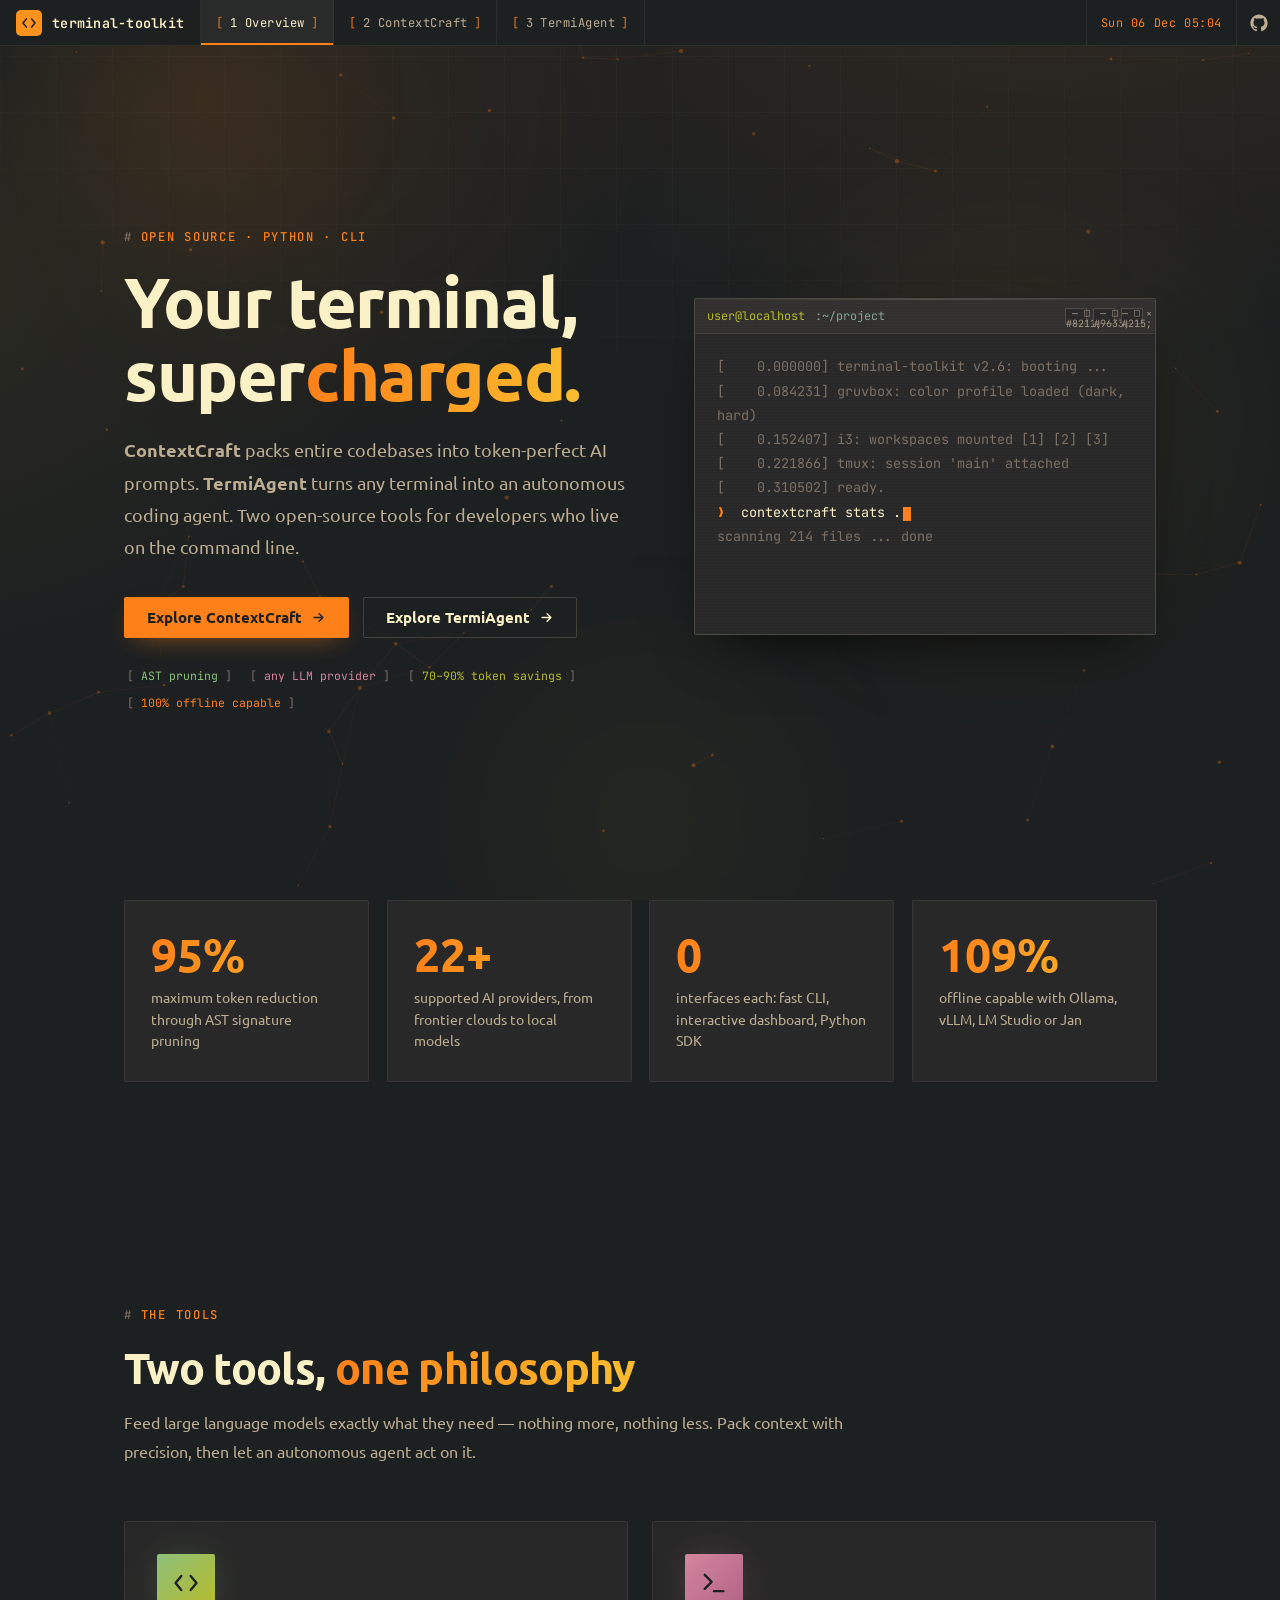
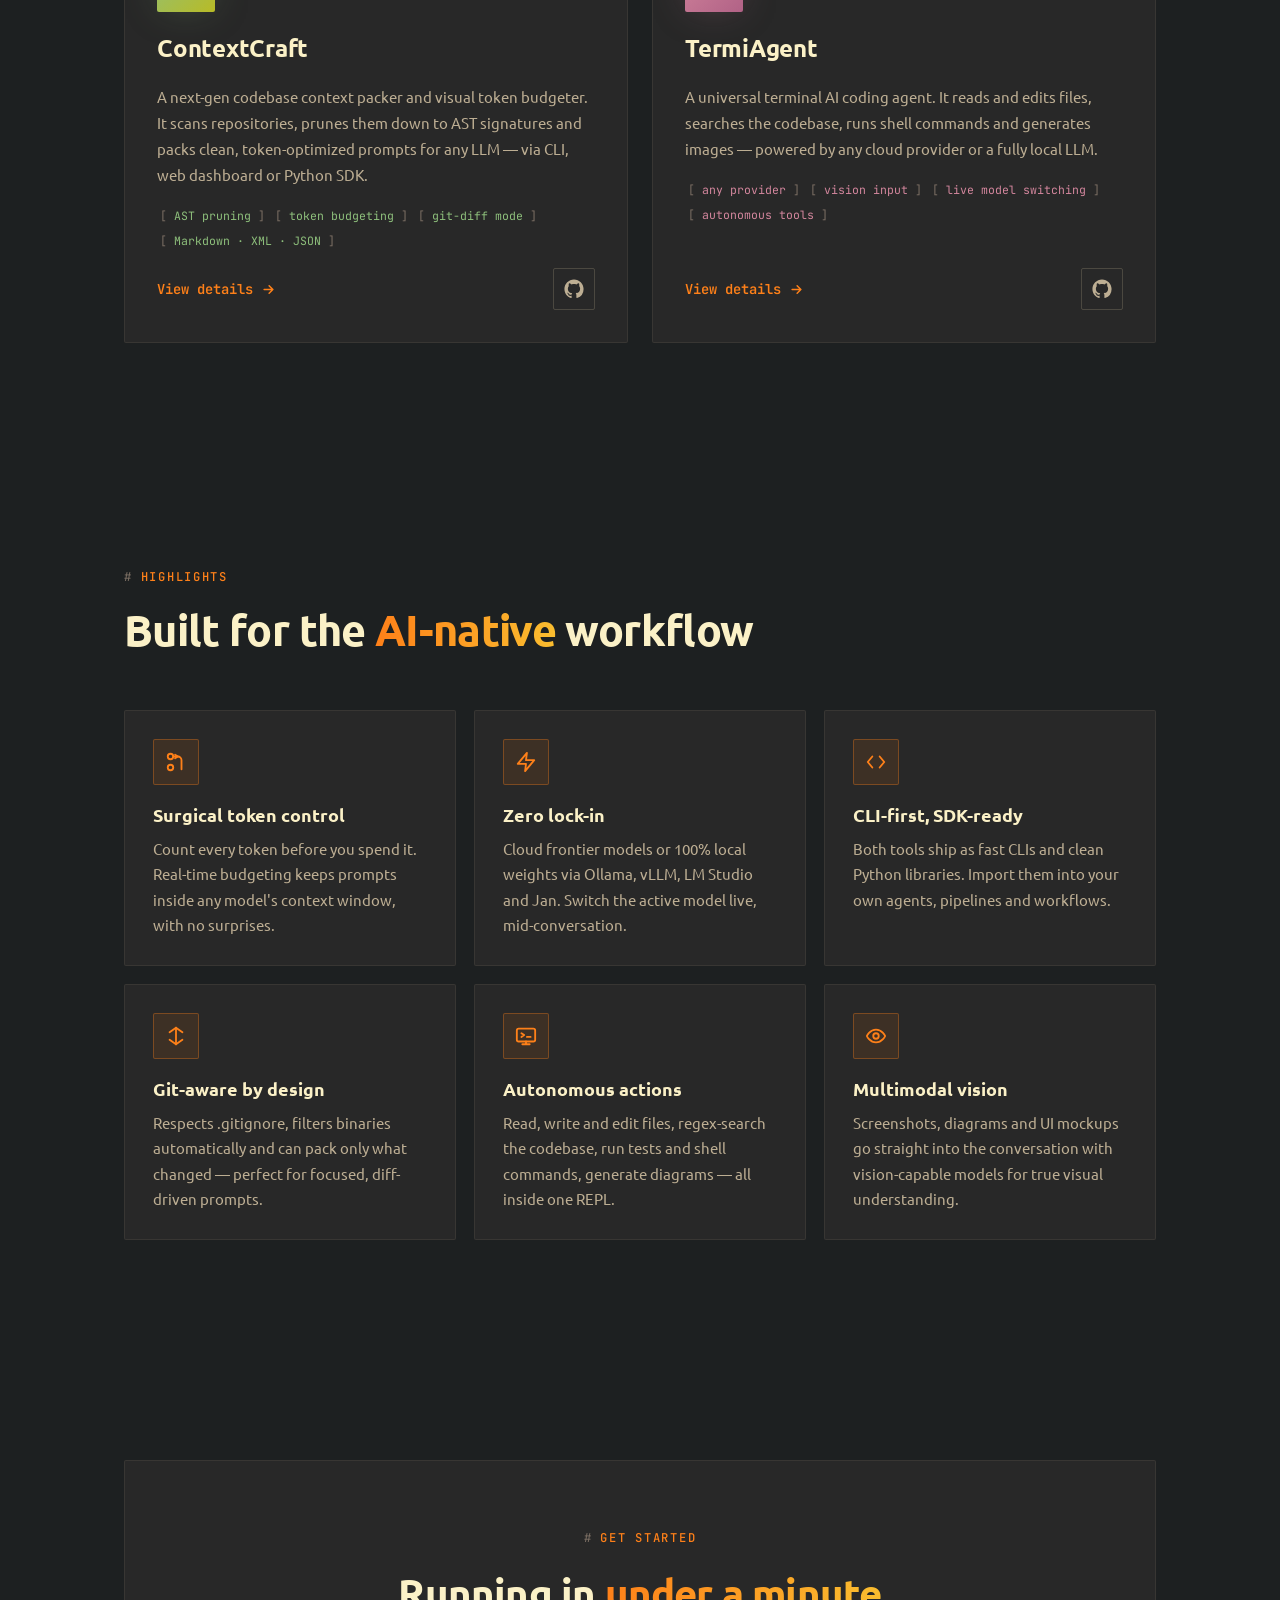
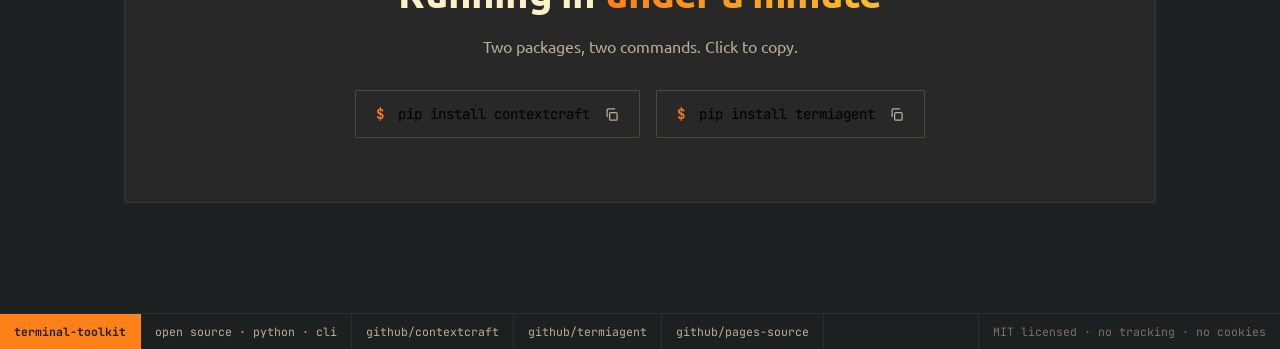
==== commit dc876824: "Redesign: authentic gruvbox Linux windows, boot sequence, scramble counters, scanline" ====
--- a/index.html
+++ b/index.html
@@ -5,7 +5,7 @@
   <meta name="viewport" content="width=device-width, initial-scale=1.0, viewport-fit=cover" />
   <title>Terminal Toolkit — ContextCraft × TermiAgent</title>
   <meta name="description" content="Two open-source tools for the AI-native terminal: a token-perfect codebase context packer and a universal terminal AI coding agent." />
-  <link rel="icon" href="data:image/svg+xml,%3Csvg xmlns='http://www.w3.org/2000/svg' viewBox='0 0 32 32'%3E%3Cdefs%3E%3ClinearGradient id='g' x1='0' y1='0' x2='1' y2='1'%3E%3Cstop offset='0' stop-color='%2322d3ee'/%3E%3Cstop offset='1' stop-color='%23a78bfa'/%3E%3C/linearGradient%3E%3C/defs%3E%3Crect width='32' height='32' rx='8' fill='url(%23g)'/%3E%3Cpath d='M12 10l-6 6 6 6M20 10l6 6-6 6' stroke='white' stroke-width='2.4' fill='none' stroke-linecap='round' stroke-linejoin='round'/%3E%3C/svg%3E" />
+  <link rel="icon" href="data:image/svg+xml,%3Csvg xmlns='http://www.w3.org/2000/svg' viewBox='0 0 32 32'%3E%3Cdefs%3E%3ClinearGradient id='g' x1='0' y1='0' x2='1' y2='1'%3E%3Cstop offset='0' stop-color='%23fe8019'/%3E%3Cstop offset='1' stop-color='%23fabd2f'/%3E%3C/linearGradient%3E%3C/defs%3E%3Crect width='32' height='32' rx='3' fill='url(%23g)'/%3E%3Cpath d='M12 10l-6 6 6 6M20 10l6 6-6 6' stroke='white' stroke-width='2.4' fill='none' stroke-linecap='round' stroke-linejoin='round'/%3E%3C/svg%3E" />
   <link rel="preconnect" href="https://fonts.googleapis.com" />
   <link rel="preconnect" href="https://fonts.gstatic.com" crossorigin />
   <link href="https://fonts.googleapis.com/css2?family=Ubuntu:wght@400;500;700&family=JetBrains+Mono:wght@400;500;700&display=swap" rel="stylesheet" />
@@ -87,8 +87,9 @@
           <div class="term">
             <div class="term-head">
               <span class="term-user">user@localhost</span><span class="term-path">:~/project</span>
-              <span class="term-actions" aria-hidden="true">&#8212; &#9633; &#215;</span>
-            </div>
+              <span class="term-actions" aria-hidden="true"><span class="wa wa-min"><span class="term-actions" aria-hidden="true">&#8212; &#9633; &#215;</span>#8211;</span><span class="wa wa-max"><span class="term-actions" aria-hidden="true">&#8212; &#9633; &#215;</span>#9633;</span><span class="wa wa-close"><span class="term-actions" aria-hidden="true">&#8212; &#9633; &#215;</span>#215;</span></span>
+            </div>
+            <div class="term-scan" aria-hidden="true"></div>
             <div class="term-body" data-term="home"></div>
           </div>
         </div>
--- a/css/style.css
+++ b/css/style.css
@@ -17,16 +17,17 @@
 *::after { box-sizing: border-box; margin: 0; padding: 0; }
 
 :root {
-  --bg: #111318;
-  --bg-2: #15181e;
-  --panel: #181b21;
-  --panel-2: #1d2128;
-  --text: #e8e3d5;
-  --muted: #9b968a;
-  --dim: #6b675e;
-  --line: rgba(235, 219, 178, 0.10);
-  --line-strong: rgba(235, 219, 178, 0.22);
-  --radius: 6px;
+  --bg: #1d2021;
+  --bg-2: #222522;
+  --panel: #282828;
+  --panel-2: #32302f;
+  --text: #fbf1c7;
+  --muted: #bdae93;
+  --dim: #7c6f64;
+  --line: rgba(235, 219, 178, 0.08);
+  --line-strong: rgba(235, 219, 178, 0.18);
+  --radius: 2px;
+  --btn-dark: #1d2021;
   /* gruvbox-inspired accents */
   --orange: #fe8019;
   --yellow: #fabd2f;
@@ -64,7 +65,7 @@
 
 p { overflow-wrap: break-word; }
 
-::selection { background: rgba(254, 128, 25, 0.30); color: #fff; }
+::selection { background: #fabd2f; color: #1d2021; }
 
 a:focus-visible,
 button:focus-visible {
@@ -73,9 +74,9 @@
 }
 
 /* thin console-style scrollbars */
-* { scrollbar-width: thin; scrollbar-color: #2c313a transparent; }
+* { scrollbar-width: thin; scrollbar-color: #3c3836 transparent; }
 ::-webkit-scrollbar { width: 10px; height: 10px; }
-::-webkit-scrollbar-thumb { background: #2c313a; border-radius: 0; }
+::-webkit-scrollbar-thumb { background: #3c3836; border-radius: 0; }
 ::-webkit-scrollbar-thumb:hover { background: var(--a1); }
 ::-webkit-scrollbar-track { background: transparent; }
 
@@ -172,9 +173,9 @@
   display: flex;
   justify-content: space-between;
   align-items: stretch;
-  background: rgba(17, 19, 24, 0.94);
-  -webkit-backdrop-filter: blur(12px);
-  backdrop-filter: blur(12px);
+  background: rgba(29, 32, 33, 0.94);
+  -webkit-backdrop-filter: blur(10px);
+  backdrop-filter: blur(10px);
   border-bottom: 1px solid var(--line);
   transition: box-shadow 0.35s;
 }
@@ -203,7 +204,7 @@
   display: grid;
   place-items: center;
   background: var(--a1);
-  color: #131519;
+  color: #1d2021;
   flex: none;
   transition: filter 0.25s;
 }
@@ -317,7 +318,7 @@
 
 .btn-primary {
   background: var(--a1);
-  color: #131519;
+  color: #1d2021;
   box-shadow: 0 8px 26px -12px color-mix(in srgb, var(--a1) 70%, transparent);
 }
 .btn-primary:hover {
@@ -484,16 +485,13 @@
 }
 
 .hero-visual .term {
-  transform: rotateY(-7deg) rotateX(4deg) translateZ(0);
-  transition: transform 0.6s cubic-bezier(0.2, 0.7, 0.2, 1);
-  animation: floaty 7s ease-in-out infinite;
-}
-@media (hover: hover) {
-  .hero-visual:hover .term { transform: rotateY(0deg) rotateX(0deg); }
-}
-@keyframes floaty {
-  0%, 100% { translate: 0 0; }
-  50% { translate: 0 -12px; }
+  animation: wmOpen 0.7s cubic-bezier(0.2, 0.7, 0.2, 1) 0.15s backwards;
+}
+/* tiling-WM style window placement animation */
+@keyframes wmOpen {
+  from { opacity: 0; transform: translateY(18px) scaleY(0.94); }
+  55% { opacity: 1; }
+  to { opacity: 1; transform: none; }
 }
 
 canvas.net {
@@ -511,7 +509,16 @@
   border: 1px solid var(--line-strong);
   overflow: hidden;
   position: relative;
-  box-shadow: 0 34px 70px -28px rgba(0, 0, 0, 0.85);
+  box-shadow: 0 24px 56px -26px rgba(0, 0, 0, 0.9);
+  transition: border-color 0.3s, box-shadow 0.3s;
+}
+/* focused-window border, like a tiling WM highlight */
+@media (hover: hover) {
+  .term:hover {
+    border-color: color-mix(in srgb, var(--a1) 70%, transparent);
+    box-shadow: 0 24px 56px -26px rgba(0, 0, 0, 0.9),
+      0 0 0 1px color-mix(in srgb, var(--a1) 28%, transparent);
+  }
 }
 /* top hairline */
 .term::before {
@@ -539,8 +546,8 @@
 .term-head {
   display: flex;
   align-items: center;
-  gap: 4px;
-  padding: 10px 14px;
+  gap: 10px;
+  padding: 9px 12px;
   border-bottom: 1px solid var(--line);
   background: var(--panel-2);
   font-family: var(--font-mono);
@@ -550,13 +557,51 @@
 /* PS1-style title: green user@host, blue path */
 .term-user { color: var(--green); white-space: nowrap; }
 .term-path { color: var(--blue); white-space: nowrap; overflow: hidden; text-overflow: ellipsis; }
-/* GNOME-style window controls */
+/* window manager control buttons (xfwm/redmond style squares) */
 .term-actions {
   margin-left: auto;
-  color: var(--dim);
-  letter-spacing: 5px;
+  display: inline-flex;
+  gap: 6px;
   user-select: none;
   white-space: nowrap;
+}
+.wa {
+  width: 22px;
+  height: 16px;
+  display: grid;
+  place-items: center;
+  border: 1px solid #504945;
+  background: #282828;
+  color: #a89984;
+  font-family: var(--font-mono);
+  font-size: 10px;
+  line-height: 1;
+  border-radius: 0;
+  cursor: default;
+  transition: background 0.18s, color 0.18s, border-color 0.18s, transform 0.18s;
+}
+.wa:hover { color: var(--text); transform: translateY(-1px); }
+.wa-min:hover { background: #b8bb26; border-color: #b8bb26; color: #1d2021; }
+.wa-max:hover { background: #fabd2f; border-color: #fabd2f; color: #1d2021; }
+.wa-close:hover { background: #fb4934; border-color: #fb4934; color: #1d2021; }
+
+/* slow CRT scanline sweep across the window */
+.term-scan {
+  position: absolute;
+  left: 0;
+  right: 0;
+  top: -14%;
+  height: 46px;
+  pointer-events: none;
+  z-index: 2;
+  background: linear-gradient(180deg, transparent, rgba(251, 240, 193, 0.05), transparent);
+  animation: sweep 8s linear infinite;
+}
+@keyframes sweep {
+  0% { top: -14%; opacity: 0; }
+  6% { opacity: 1; }
+  94% { opacity: 1; }
+  100% { top: 106%; opacity: 0; }
 }
 
 .term-body {
@@ -592,7 +637,7 @@
   overflow: hidden;
   border-radius: var(--radius);
   border: 1px solid var(--line);
-  background: linear-gradient(180deg, var(--panel-2), var(--panel));
+  background: var(--panel);
   transition: transform 0.3s cubic-bezier(0.2, 0.7, 0.2, 1), border-color 0.3s, box-shadow 0.3s;
 }
 .glass::after {
@@ -607,8 +652,8 @@
 @media (hover: hover) {
   .glass:hover {
     border-color: color-mix(in srgb, var(--a1) 45%, transparent);
-    transform: translateY(-4px);
-    box-shadow: 0 22px 48px -26px rgba(0, 0, 0, 0.85);
+    transform: translateY(-2px);
+    box-shadow: 0 16px 38px -24px rgba(0, 0, 0, 0.85);
   }
   .glass:hover::after { opacity: 1; }
 }
@@ -683,7 +728,7 @@
   border-radius: var(--radius);
   display: grid;
   place-items: center;
-  color: #131519;
+  color: #1d2021;
   transition: transform 0.4s cubic-bezier(0.2, 0.7, 0.2, 1);
   flex: none;
 }
@@ -875,7 +920,7 @@
   align-items: center;
   gap: 7px;
   padding: 7px 13px;
-  border-radius: 4px;
+  border-radius: var(--radius);
   border: 1px solid var(--line-strong);
   background: var(--panel-2);
   color: var(--muted);
@@ -936,7 +981,7 @@
   color: var(--a1);
   background: color-mix(in srgb, var(--a1) 9%, transparent);
   border: 1px solid color-mix(in srgb, var(--a1) 30%, transparent);
-  border-radius: 4px;
+  border-radius: var(--radius);
   padding: 7px 12px;
   white-space: nowrap;
 }
@@ -979,7 +1024,7 @@
 /* ---------- 20. Footer: tmux-style status bar ---------- */
 footer {
   border-top: 1px solid var(--line);
-  background: #14161b;
+  background: #1d2021;
   position: relative;
   overflow: hidden;
 }
@@ -1005,7 +1050,7 @@
 }
 .fseg-accent {
   background: var(--a1);
-  color: #131519;
+  color: #1d2021;
   font-weight: 700;
 }
 .fseg-right {
@@ -1049,7 +1094,7 @@
 /* ---------- 22. Reveal animations ---------- */
 .reveal {
   opacity: 0;
-  transform: translateY(28px);
+  transform: translateY(26px) scale(0.985);
   transition: opacity 0.8s cubic-bezier(0.2, 0.7, 0.2, 1), transform 0.8s cubic-bezier(0.2, 0.7, 0.2, 1);
   will-change: opacity, transform;
 }
@@ -1157,4 +1202,6 @@
   .reveal, .fade, .word, .hero-meta .chip { opacity: 1 !important; transform: none !important; }
   .marquee-track { animation: none; transform: none; }
   .cursor-glow { display: none; }
-}
+  .term-scan { display: none; }
+  .hero-visual .term { animation: none; opacity: 1; }
+}
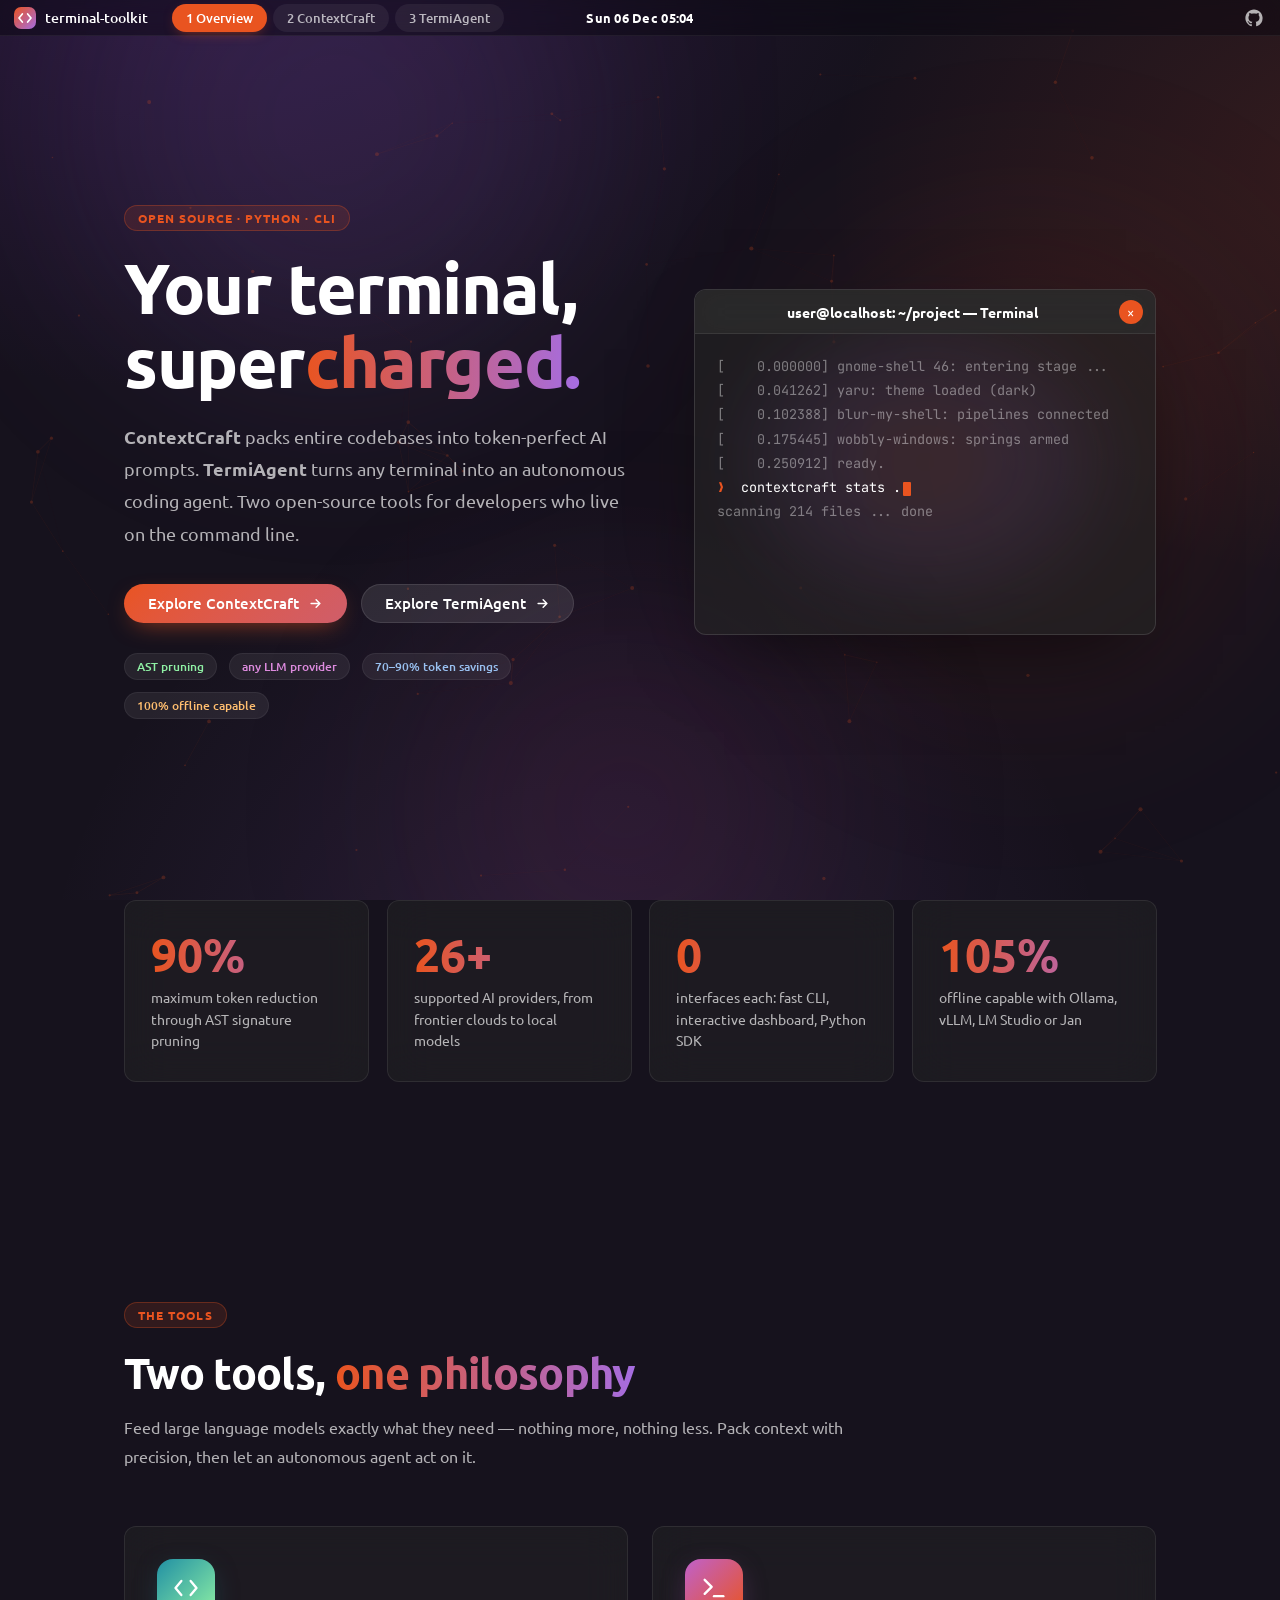
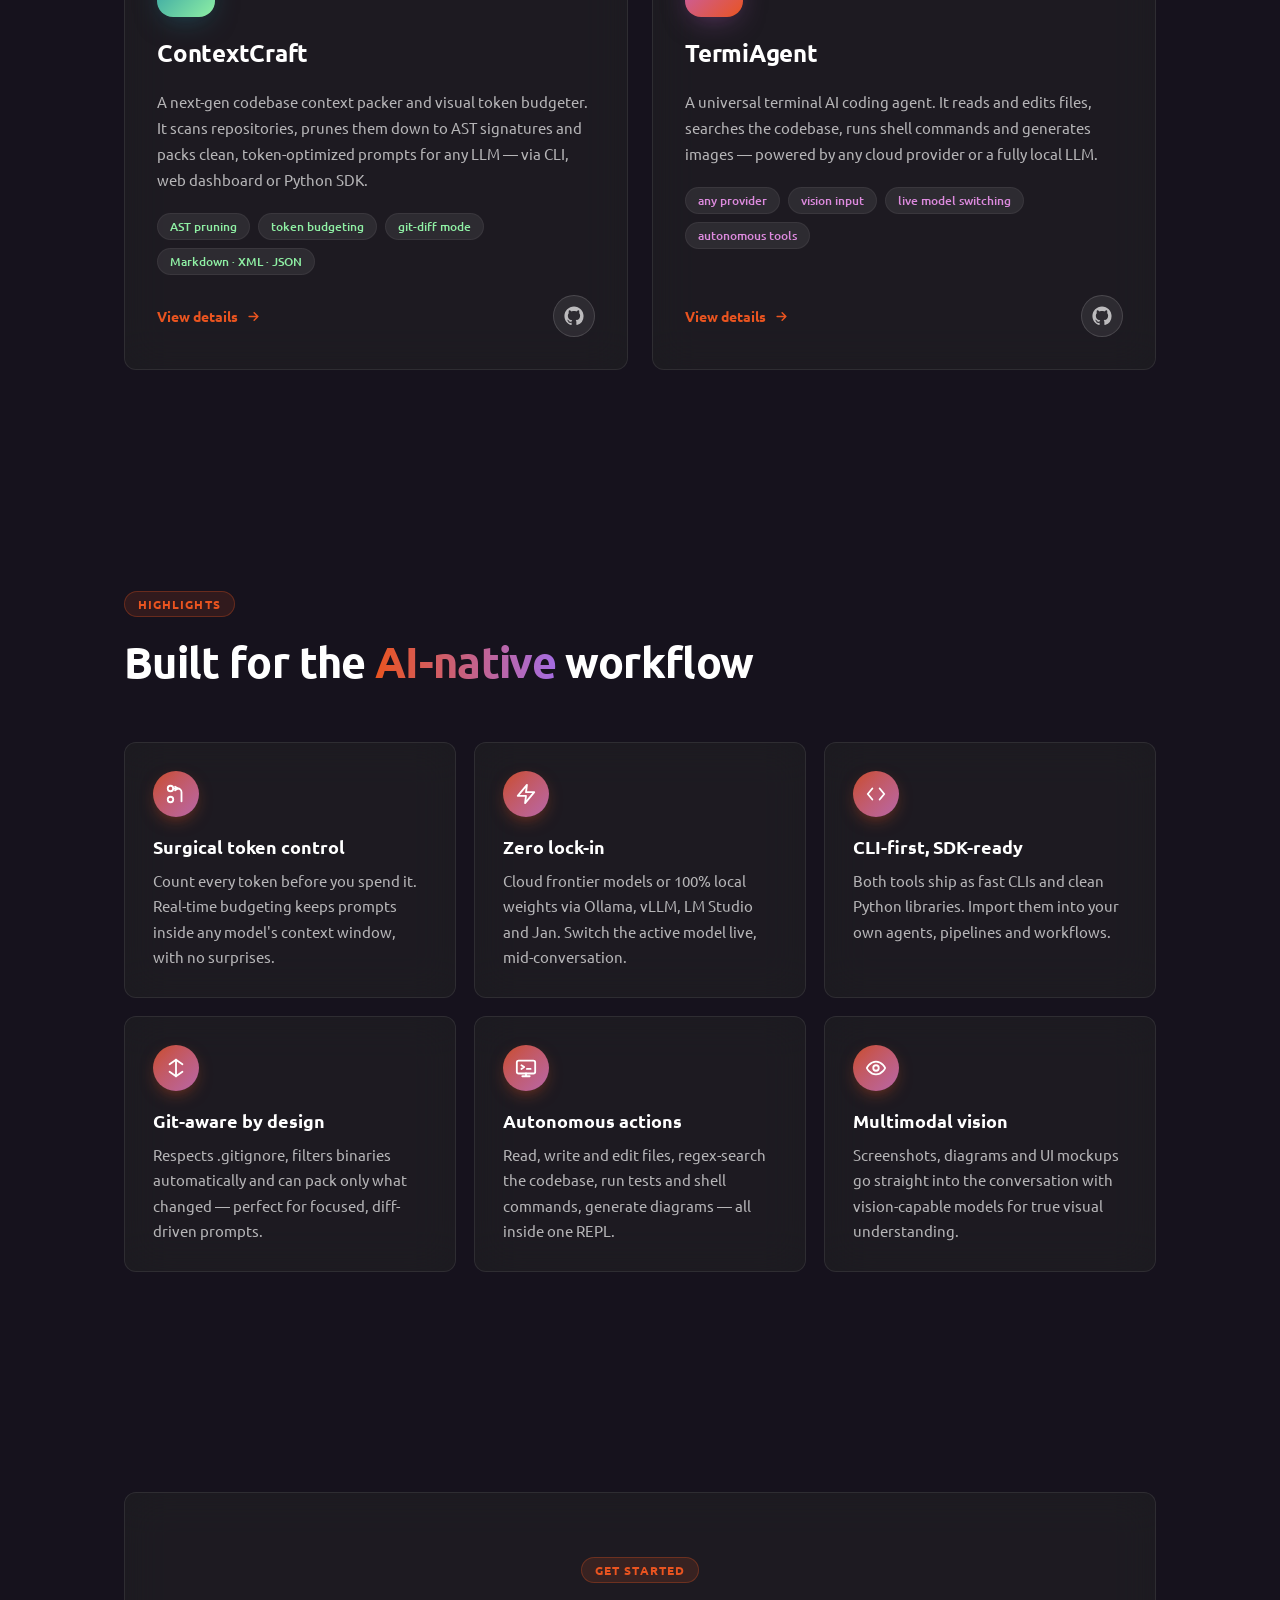
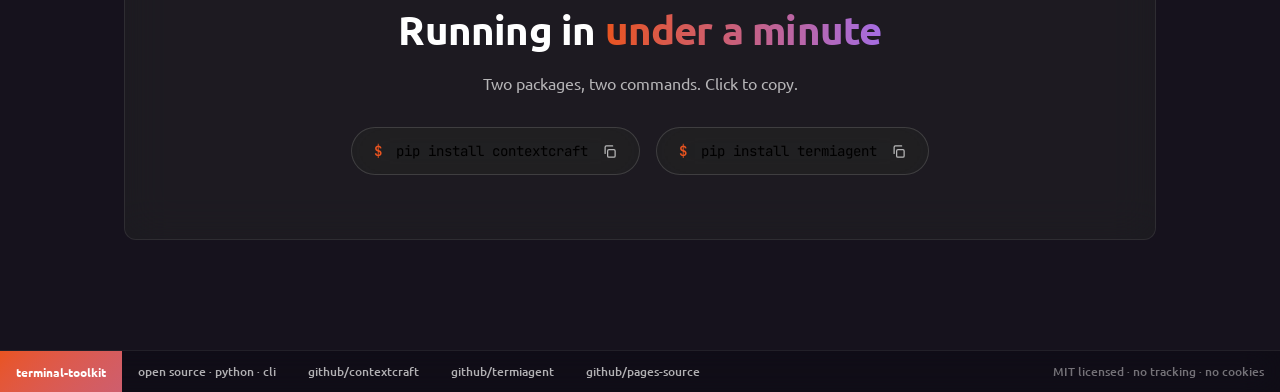
==== commit 6606fec2: "Redesign: GNOME/Ubuntu variant, wobbly windows, Blur my Shell" ====
--- a/index.html
+++ b/index.html
@@ -5,7 +5,7 @@
   <meta name="viewport" content="width=device-width, initial-scale=1.0, viewport-fit=cover" />
   <title>Terminal Toolkit — ContextCraft × TermiAgent</title>
   <meta name="description" content="Two open-source tools for the AI-native terminal: a token-perfect codebase context packer and a universal terminal AI coding agent." />
-  <link rel="icon" href="data:image/svg+xml,%3Csvg xmlns='http://www.w3.org/2000/svg' viewBox='0 0 32 32'%3E%3Cdefs%3E%3ClinearGradient id='g' x1='0' y1='0' x2='1' y2='1'%3E%3Cstop offset='0' stop-color='%23fe8019'/%3E%3Cstop offset='1' stop-color='%23fabd2f'/%3E%3C/linearGradient%3E%3C/defs%3E%3Crect width='32' height='32' rx='3' fill='url(%23g)'/%3E%3Cpath d='M12 10l-6 6 6 6M20 10l6 6-6 6' stroke='white' stroke-width='2.4' fill='none' stroke-linecap='round' stroke-linejoin='round'/%3E%3C/svg%3E" />
+  <link rel="icon" href="data:image/svg+xml,%3Csvg xmlns='http://www.w3.org/2000/svg' viewBox='0 0 32 32'%3E%3Cdefs%3E%3ClinearGradient id='g' x1='0' y1='0' x2='1' y2='1'%3E%3Cstop offset='0' stop-color='%23E95420'/%3E%3Cstop offset='1' stop-color='%23a56de2'/%3E%3C/linearGradient%3E%3C/defs%3E%3Crect width='32' height='32' rx='8' fill='url(%23g)'/%3E%3Cpath d='M12 10l-6 6 6 6M20 10l6 6-6 6' stroke='white' stroke-width='2.4' fill='none' stroke-linecap='round' stroke-linejoin='round'/%3E%3C/svg%3E" />
   <link rel="preconnect" href="https://fonts.googleapis.com" />
   <link rel="preconnect" href="https://fonts.gstatic.com" crossorigin />
   <link href="https://fonts.googleapis.com/css2?family=Ubuntu:wght@400;500;700&family=JetBrains+Mono:wght@400;500;700&display=swap" rel="stylesheet" />
@@ -37,8 +37,8 @@
         <a href="termiagent.html">3 TermiAgent</a>
       </nav>
     </div>
+    <div class="wm-clock"><span class="clock" id="clock" aria-hidden="true">--:--</span></div>
     <div class="wm-right">
-      <span class="clock" id="clock" aria-hidden="true">--:--</span>
     <a class="nav-gh" href="https://github.com/Jonny-IT1/jonny-it1.github.io" target="_blank" rel="noopener" aria-label="Website source on GitHub">
       <svg width="18" height="18" viewBox="0 0 24 24" fill="currentColor" aria-hidden="true"><path d="M12 .5C5.65.5.5 5.65.5 12c0 5.08 3.29 9.39 7.86 10.91.58.11.79-.25.79-.56 0-.27-.01-1.17-.02-2.12-3.2.7-3.88-1.36-3.88-1.36-.52-1.33-1.28-1.68-1.28-1.68-1.04-.71.08-.7.08-.7 1.15.08 1.76 1.19 1.76 1.19 1.03 1.75 2.69 1.25 3.34.95.1-.74.4-1.25.72-1.54-2.55-.29-5.24-1.28-5.24-5.68 0-1.26.45-2.28 1.19-3.09-.12-.29-.52-1.46.11-3.05 0 0 .97-.31 3.18 1.18.92-.26 1.9-.38 2.88-.39.98.01 1.96.13 2.88.39 2.2-1.49 3.17-1.18 3.17-1.18.63 1.59.23 2.76.12 3.05.74.81 1.18 1.83 1.18 3.09 0 4.41-2.69 5.38-5.25 5.66.41.35.77 1.05.77 2.12 0 1.53-.01 2.76-.01 3.14 0 .3.2.67.8.55A11.52 11.52 0 0 0 23.5 12C23.5 5.65 18.35.5 12 .5z"/></svg>
     </a>
@@ -84,12 +84,11 @@
         </div>
         <div class="hero-visual fade" style="--d:.65s">
           <div class="glow" aria-hidden="true"></div>
-          <div class="term">
+          <div class="term" data-wobble>
             <div class="term-head">
-              <span class="term-user">user@localhost</span><span class="term-path">:~/project</span>
-              <span class="term-actions" aria-hidden="true"><span class="wa wa-min"><span class="term-actions" aria-hidden="true">&#8212; &#9633; &#215;</span>#8211;</span><span class="wa wa-max"><span class="term-actions" aria-hidden="true">&#8212; &#9633; &#215;</span>#9633;</span><span class="wa wa-close"><span class="term-actions" aria-hidden="true">&#8212; &#9633; &#215;</span>#215;</span></span>
-            </div>
-            <div class="term-scan" aria-hidden="true"></div>
+              <span class="term-title">user@localhost: ~/project &mdash; Terminal</span>
+              <span class="term-actions" aria-hidden="true"><span class="csd-close">&#215;</span></span>
+            </div>
             <div class="term-body" data-term="home"></div>
           </div>
         </div>
@@ -133,7 +132,7 @@
         </div>
 
         <div class="proj-grid stagger">
-          <article class="proj-card glass" data-tilt>
+          <article class="proj-card glass">
             <div class="icon-big cc-theme">
               <svg width="28" height="28" viewBox="0 0 24 24" fill="none" stroke="currentColor" stroke-width="2" stroke-linecap="round" stroke-linejoin="round"><path d="M8 6l-5 6 5 6"/><path d="M16 6l5 6-5 6"/></svg>
             </div>
@@ -160,7 +159,7 @@
             </div>
           </article>
 
-          <article class="proj-card glass" data-tilt>
+          <article class="proj-card glass">
             <div class="icon-big ta-theme">
               <svg width="28" height="28" viewBox="0 0 24 24" fill="none" stroke="currentColor" stroke-width="2" stroke-linecap="round" stroke-linejoin="round"><path d="M4 17l6-6-6-6"/><path d="M12 19h8"/></svg>
             </div>
--- a/css/style.css
+++ b/css/style.css
@@ -1,15 +1,9 @@
 /* ============================================================
    Terminal Toolkit — ContextCraft × TermiAgent
-   Linux desktop aesthetic: tiling-WM bar, gruvbox-ish palette,
-   ncurses accents, flat panels, terminal windows
+   GNOME / Ubuntu variant: Yaru dark, frosted blur windows
+   (Blur my Shell), CSD header bars, wobbly windows,
+   pill buttons, overview-style reveals
    ============================================================ */
-
-/* ---------- 0. Animated custom property ---------- */
-@property --angle {
-  syntax: "<angle>";
-  initial-value: 0deg;
-  inherits: false;
-}
 
 /* ---------- 1. Tokens & reset ---------- */
 *,
@@ -17,36 +11,37 @@
 *::after { box-sizing: border-box; margin: 0; padding: 0; }
 
 :root {
-  --bg: #1d2021;
-  --bg-2: #222522;
-  --panel: #282828;
-  --panel-2: #32302f;
-  --text: #fbf1c7;
-  --muted: #bdae93;
-  --dim: #7c6f64;
-  --line: rgba(235, 219, 178, 0.08);
-  --line-strong: rgba(235, 219, 178, 0.18);
-  --radius: 2px;
-  --btn-dark: #1d2021;
-  /* gruvbox-inspired accents */
-  --orange: #fe8019;
-  --yellow: #fabd2f;
-  --green: #b8bb26;
-  --aqua: #8ec07c;
-  --blue: #83a598;
-  --purple: #d3869d;
-  --red: #fb4934;
-  /* page accent (home = orange/yellow) */
-  --a1: #fe8019;
-  --a2: #fabd2f;
-  --nav-h: 46px;
-  --font-display: "Ubuntu", "Segoe UI", system-ui, sans-serif;
-  --font-body: "Ubuntu", "Segoe UI", system-ui, sans-serif;
-  --font-mono: "JetBrains Mono", "DejaVu Sans Mono", ui-monospace, monospace;
-}
-
-body[data-accent="cc"] { --a1: #8ec07c; --a2: #83a598; }
-body[data-accent="ta"] { --a1: #d3869d; --a2: #fabd2f; }
+  /* GNOME 46+ dark surfaces */
+  --bg: #16121d;
+  --panel: rgba(36, 36, 36, 0.55);
+  --panel-solid: #242424;
+  --headerbar: rgba(48, 48, 48, 0.62);
+  --text: #ffffff;
+  --muted: rgba(255, 255, 255, 0.68);
+  --dim: rgba(255, 255, 255, 0.42);
+  --line: rgba(255, 255, 255, 0.08);
+  --line-strong: rgba(255, 255, 255, 0.14);
+  --radius: 12px;
+  --radius-pill: 999px;
+  --shadow: 0 14px 38px -12px rgba(0, 0, 0, 0.45);
+  --shadow-big: 0 30px 80px -30px rgba(0, 0, 0, 0.65);
+  --blur: blur(22px) saturate(1.35);
+  /* Ubuntu Yaru accents */
+  --ubuntu-orange: #e95420;
+  --ubuntu-violet: #a56de2;
+  /* page accent */
+  --a1: #e95420;
+  --a2: #a56de2;
+  --green: #8ff0a4;
+  --red: #f66151;
+  --nav-h: 36px;
+  --font-display: "Ubuntu", "Cantarell", "Segoe UI", system-ui, sans-serif;
+  --font-body: "Ubuntu", "Cantarell", "Segoe UI", system-ui, sans-serif;
+  --font-mono: "JetBrains Mono", "Ubuntu Mono", ui-monospace, monospace;
+}
+
+body[data-accent="cc"] { --a1: #2190a4; --a2: #99c1f1; }
+body[data-accent="ta"] { --a1: #c061cb; --a2: #e95420; }
 
 html { scroll-behavior: smooth; }
 
@@ -65,87 +60,80 @@
 
 p { overflow-wrap: break-word; }
 
-::selection { background: #fabd2f; color: #1d2021; }
+::selection { background: var(--a1); color: #fff; }
 
 a:focus-visible,
 button:focus-visible {
   outline: 2px solid var(--a1);
   outline-offset: 2px;
-}
-
-/* thin console-style scrollbars */
-* { scrollbar-width: thin; scrollbar-color: #3c3836 transparent; }
+  border-radius: 6px;
+}
+
+* { scrollbar-width: thin; scrollbar-color: rgba(255, 255, 255, 0.22) transparent; }
 ::-webkit-scrollbar { width: 10px; height: 10px; }
-::-webkit-scrollbar-thumb { background: #3c3836; border-radius: 0; }
+::-webkit-scrollbar-thumb { background: rgba(255, 255, 255, 0.20); border-radius: 999px; }
 ::-webkit-scrollbar-thumb:hover { background: var(--a1); }
 ::-webkit-scrollbar-track { background: transparent; }
 
-/* ---------- 2. Ambient background ---------- */
+/* ---------- 2. Ambient wallpaper (mesh gradient) ---------- */
 .bg {
   position: fixed;
   inset: 0;
   z-index: -2;
   overflow: hidden;
   background:
-    radial-gradient(1100px 750px at 82% -10%, color-mix(in srgb, var(--a1) 9%, transparent), transparent 60%),
-    radial-gradient(900px 650px at -10% 30%, color-mix(in srgb, var(--a2) 7%, transparent), transparent 60%),
+    radial-gradient(1200px 800px at 15% -10%, rgba(60, 30, 90, 0.55), transparent 60%),
+    radial-gradient(1000px 700px at 110% 20%, color-mix(in srgb, var(--a1) 16%, transparent), transparent 58%),
+    radial-gradient(900px 900px at 45% 115%, color-mix(in srgb, var(--a2) 14%, transparent), transparent 60%),
     var(--bg);
 }
 
 .bg .orb {
   position: absolute;
   border-radius: 50%;
-  filter: blur(90px);
-  opacity: 0.5;
-  animation: drift 20s ease-in-out infinite alternate;
+  filter: blur(110px);
+  opacity: 0.55;
+  animation: drift 22s ease-in-out infinite alternate;
   translate: 0 var(--oy, 0px);
   will-change: transform, translate;
 }
 .bg .orb.o1 {
-  width: 440px; height: 440px;
-  background: color-mix(in srgb, var(--a1) 13%, transparent);
-  top: -100px; left: 8vw;
+  width: 520px; height: 520px;
+  background: color-mix(in srgb, var(--a2) 24%, transparent);
+  top: -140px; left: 6vw;
 }
 .bg .orb.o2 {
-  width: 400px; height: 400px;
-  background: color-mix(in srgb, var(--a2) 11%, transparent);
-  top: 24vh; right: 6vw;
-  animation-delay: -7s;
+  width: 460px; height: 460px;
+  background: color-mix(in srgb, var(--a1) 20%, transparent);
+  top: 26vh; right: 2vw;
+  animation-delay: -8s;
 }
 .bg .orb.o3 {
-  width: 320px; height: 320px;
-  background: color-mix(in srgb, var(--green) 8%, transparent);
-  bottom: -80px; left: 38vw;
-  animation-delay: -13s;
+  width: 380px; height: 380px;
+  background: rgba(119, 41, 83, 0.30);
+  bottom: -100px; left: 34vw;
+  animation-delay: -15s;
 }
 
 @keyframes drift {
-  to { transform: translate(70px, 50px) scale(1.1); }
-}
-
-.bg .grid {
-  position: absolute;
-  inset: 0;
-  background-image:
-    linear-gradient(rgba(235, 219, 178, 0.028) 1px, transparent 1px),
-    linear-gradient(90deg, rgba(235, 219, 178, 0.028) 1px, transparent 1px);
-  background-size: 56px 56px;
-  -webkit-mask-image: radial-gradient(ellipse 95% 65% at 50% 0%, #000 35%, transparent 78%);
-  mask-image: radial-gradient(ellipse 95% 65% at 50% 0%, #000 35%, transparent 78%);
-}
+  to { transform: translate(80px, 60px) scale(1.12); }
+}
+
+/* GNOME wallpapers have no grid */
+.bg .grid { display: none; }
 
 /* ---------- 3. Cursor glow (desktop only, JS-driven) ---------- */
 .cursor-glow {
   position: fixed;
   top: 0;
   left: 0;
-  width: 480px;
-  height: 480px;
-  margin: -240px 0 0 -240px;
+  width: 520px;
+  height: 520px;
+  margin: -260px 0 0 -260px;
   border-radius: 50%;
   pointer-events: none;
   z-index: 1;
-  background: radial-gradient(circle, color-mix(in srgb, var(--a1) 7%, transparent), transparent 62%);
+  background: radial-gradient(circle, color-mix(in srgb, var(--a1) 9%, transparent), transparent 62%);
   opacity: 0;
   transition: opacity 0.6s ease;
   will-change: left, top;
@@ -156,15 +144,15 @@
 .progress {
   position: fixed;
   top: 0; left: 0;
-  height: 2px;
+  height: 3px;
   width: 0%;
   z-index: 100;
-  background: var(--a1);
-  box-shadow: 0 0 10px color-mix(in srgb, var(--a1) 60%, transparent);
+  border-radius: 0 999px 999px 0;
+  background: linear-gradient(90deg, var(--a1), var(--a2));
   transition: width 80ms linear;
 }
 
-/* ---------- 5. Tiling-WM top bar ---------- */
+/* ---------- 5. GNOME Shell top bar ---------- */
 .nav {
   position: fixed;
   top: 0; left: 0; right: 0;
@@ -173,109 +161,112 @@
   display: flex;
   justify-content: space-between;
   align-items: stretch;
-  background: rgba(29, 32, 33, 0.94);
-  -webkit-backdrop-filter: blur(10px);
-  backdrop-filter: blur(10px);
-  border-bottom: 1px solid var(--line);
+  background: rgba(12, 10, 18, 0.55);
+  -webkit-backdrop-filter: blur(18px) saturate(1.4);
+  backdrop-filter: blur(18px) saturate(1.4);
+  border-bottom: 1px solid rgba(255, 255, 255, 0.06);
   transition: box-shadow 0.35s;
 }
 .nav.scrolled {
-  box-shadow: 0 14px 34px -20px rgba(0, 0, 0, 0.9);
+  box-shadow: 0 10px 30px -18px rgba(0, 0, 0, 0.8);
 }
 
 .wm-left, .wm-right { display: flex; align-items: stretch; min-width: 0; }
+
+/* centered shell clock */
+.wm-clock {
+  position: absolute;
+  left: 50%;
+  top: 0;
+  transform: translateX(-50%);
+  display: flex;
+  align-items: center;
+  height: 100%;
+  pointer-events: none;
+}
 
 .brand {
   display: inline-flex;
   align-items: center;
-  gap: 10px;
-  padding: 0 16px;
-  border-right: 1px solid var(--line);
-  font-family: var(--font-mono);
-  font-weight: 600;
-  font-size: 0.84rem;
-  letter-spacing: 0.02em;
+  gap: 9px;
+  padding: 0 14px;
+  font-family: var(--font-body);
+  font-weight: 500;
+  font-size: 0.86rem;
   color: var(--text);
   white-space: nowrap;
 }
 .brand .logo {
-  width: 26px; height: 26px;
-  border-radius: 5px;
+  width: 22px; height: 22px;
+  border-radius: 7px;
   display: grid;
   place-items: center;
-  background: var(--a1);
-  color: #1d2021;
+  background: linear-gradient(135deg, var(--ubuntu-orange), var(--ubuntu-violet));
+  color: #fff;
   flex: none;
-  transition: filter 0.25s;
-}
-.brand:hover .logo { filter: brightness(1.15); }
-
-/* workspaces: [1] Overview  [2] ContextCraft … */
-.nav-links { display: flex; align-items: stretch; }
+  transition: transform 0.25s cubic-bezier(0.34, 1.56, 0.64, 1), filter 0.25s;
+}
+.brand:hover .logo { transform: scale(1.08) rotate(-4deg); filter: brightness(1.12); }
+
+/* workspace pills */
+.nav-links { display: flex; align-items: center; gap: 6px; padding: 0 10px; }
 .nav-links a {
   display: inline-flex;
   align-items: center;
-  padding: 0 15px;
-  font-family: var(--font-mono);
-  font-size: 0.76rem;
-  letter-spacing: 0.04em;
+  padding: 5px 14px;
+  font-family: var(--font-body);
+  font-weight: 500;
+  font-size: 0.82rem;
+  border-radius: var(--radius-pill);
   color: var(--muted);
-  border-right: 1px solid var(--line);
-  transition: color 0.2s, background 0.2s, box-shadow 0.2s;
+  background: rgba(255, 255, 255, 0.06);
+  transition: color 0.22s, background 0.22s, transform 0.22s;
   white-space: nowrap;
 }
-.nav-links a::before {
-  content: "[";
-  color: var(--a1);
-  margin-right: 6px;
-  opacity: 0.85;
-}
-.nav-links a::after {
-  content: "]";
-  color: var(--a1);
-  margin-left: 6px;
-  opacity: 0.85;
-}
-.nav-links a:hover { color: var(--text); background: rgba(255, 255, 255, 0.03); }
+.nav-links a:hover {
+  color: var(--text);
+  background: rgba(255, 255, 255, 0.12);
+  transform: translateY(-1px);
+}
 .nav-links a.active {
-  color: var(--text);
-  background: rgba(255, 255, 255, 0.05);
-  box-shadow: inset 0 -2px 0 var(--a1);
-}
-
-/* clock + gh icon + hamburger */
+  color: #fff;
+  background: var(--a1);
+  box-shadow: 0 4px 14px -6px color-mix(in srgb, var(--a1) 70%, transparent);
+}
+
+/* shell clock */
 .clock {
   display: inline-flex;
   align-items: center;
-  padding: 0 14px;
-  border-left: 1px solid var(--line);
-  font-family: var(--font-mono);
-  font-size: 0.74rem;
-  color: var(--a1);
-  letter-spacing: 0.05em;
+  padding: 0 12px;
+  font-family: var(--font-body);
+  font-weight: 700;
+  font-size: 0.82rem;
+  color: var(--text);
+  letter-spacing: 0.02em;
   white-space: nowrap;
   user-select: none;
 }
 
 .nav-gh {
-  width: 44px;
+  width: 40px;
   display: grid;
   place-items: center;
-  border-left: 1px solid var(--line);
+  border-radius: var(--radius-pill);
+  margin: 4px 6px;
   color: var(--muted);
-  transition: color 0.25s, background 0.25s, box-shadow 0.25s;
+  transition: color 0.25s, background 0.25s;
   flex: none;
 }
 .nav-gh:hover {
   color: var(--text);
-  background: rgba(255, 255, 255, 0.04);
-  box-shadow: inset 0 -2px 0 var(--a1);
+  background: rgba(255, 255, 255, 0.10);
 }
 
 .nav-toggle {
   display: none;
-  width: 44px;
-  border-left: 1px solid var(--line);
+  width: 40px;
+  border: none;
   background: transparent;
   color: var(--text);
   cursor: pointer;
@@ -289,54 +280,54 @@
   display: block;
   width: 18px;
   height: 2px;
+  border-radius: 2px;
   background: currentColor;
-  transition: transform 0.3s cubic-bezier(0.2, 0.7, 0.2, 1), opacity 0.25s;
-}
-.nav-toggle span:nth-child(2) { width: 13px; align-self: flex-start; margin-left: 5px; }
+  transition: transform 0.3s cubic-bezier(0.34, 1.56, 0.64, 1), opacity 0.25s;
+}
+.nav-toggle span:nth-child(2) { width: 13px; align-self: flex-start; margin-left: 9px; }
 body.nav-open .nav-toggle span:nth-child(1) { transform: translateY(7px) rotate(45deg); }
 body.nav-open .nav-toggle span:nth-child(2) { opacity: 0; transform: translateX(-6px); }
 body.nav-open .nav-toggle span:nth-child(3) { transform: translateY(-7px) rotate(-45deg); }
 
-/* ---------- 6. Buttons ---------- */
+/* ---------- 6. Buttons (GNOME pills) ---------- */
 .btn {
   display: inline-flex;
   align-items: center;
   gap: 9px;
-  padding: 12px 22px;
-  border-radius: var(--radius);
-  font-family: var(--font-display);
-  font-weight: 600;
-  font-size: 0.94rem;
+  padding: 12px 24px;
+  border-radius: var(--radius-pill);
+  font-family: var(--font-body);
+  font-weight: 500;
+  font-size: 0.95rem;
   line-height: 1;
   cursor: pointer;
-  border: 1px solid transparent;
-  transition: transform 0.22s, box-shadow 0.22s, background 0.22s, border-color 0.22s, filter 0.22s, color 0.22s;
+  border: none;
+  transition: transform 0.22s cubic-bezier(0.34, 1.56, 0.64, 1), box-shadow 0.22s, background 0.22s, filter 0.22s, color 0.22s;
 }
 .btn .arrow { transition: transform 0.25s; }
 .btn:hover .arrow { transform: translateX(4px); }
-.btn:active { transform: scale(0.98); }
+.btn:active { transform: scale(0.97); }
 
 .btn-primary {
-  background: var(--a1);
-  color: #1d2021;
-  box-shadow: 0 8px 26px -12px color-mix(in srgb, var(--a1) 70%, transparent);
+  background: linear-gradient(135deg, var(--a1), color-mix(in srgb, var(--a1) 62%, var(--a2)));
+  color: #fff;
+  box-shadow: 0 8px 24px -10px color-mix(in srgb, var(--a1) 75%, transparent);
 }
 .btn-primary:hover {
-  filter: brightness(1.12);
+  filter: brightness(1.1);
   transform: translateY(-2px);
-  box-shadow: 0 14px 34px -12px color-mix(in srgb, var(--a1) 75%, transparent);
+  box-shadow: 0 14px 34px -12px color-mix(in srgb, var(--a1) 80%, transparent);
 }
 
 .btn-ghost {
-  border-color: var(--line-strong);
-  background: transparent;
+  background: rgba(255, 255, 255, 0.10);
   color: var(--text);
+  box-shadow: inset 0 0 0 1px rgba(255, 255, 255, 0.10);
 }
 .btn-ghost:hover {
-  border-color: var(--a1);
-  color: var(--a1);
+  background: rgba(255, 255, 255, 0.16);
   transform: translateY(-2px);
-  box-shadow: 0 12px 30px -16px color-mix(in srgb, var(--a1) 60%, transparent);
+  box-shadow: inset 0 0 0 1px rgba(255, 255, 255, 0.18);
 }
 
 /* ---------- 7. Layout primitives ---------- */
@@ -350,22 +341,22 @@
 
 .section-head { max-width: 720px; margin-bottom: clamp(34px, 5vw, 56px); }
 
-/* shell-comment eyebrow:  # open source · python · cli */
+/* GNOME pill badge eyebrow */
 .eyebrow {
   display: inline-flex;
   align-items: center;
   gap: 8px;
-  font-family: var(--font-mono);
-  font-size: 0.76rem;
-  font-weight: 500;
-  letter-spacing: 0.14em;
+  font-family: var(--font-body);
+  font-size: 0.74rem;
+  font-weight: 700;
+  letter-spacing: 0.09em;
   text-transform: uppercase;
   color: var(--a1);
+  background: color-mix(in srgb, var(--a1) 13%, transparent);
+  box-shadow: inset 0 0 0 1px color-mix(in srgb, var(--a1) 30%, transparent);
+  border-radius: var(--radius-pill);
+  padding: 5px 14px;
   margin-bottom: 20px;
-}
-.eyebrow::before {
-  content: "#";
-  color: var(--dim);
 }
 
 .section-title {
@@ -446,7 +437,7 @@
   display: inline-block;
   opacity: 0;
   transform: translateY(34px);
-  animation: rise 0.9s cubic-bezier(0.2, 0.7, 0.2, 1) forwards;
+  animation: rise 0.9s cubic-bezier(0.25, 1, 0.5, 1) forwards;
 }
 @keyframes rise {
   to { opacity: 1; transform: none; }
@@ -454,155 +445,111 @@
 
 .fade {
   opacity: 0;
-  animation: rise 0.9s cubic-bezier(0.2, 0.7, 0.2, 1) forwards;
+  animation: rise 0.9s cubic-bezier(0.25, 1, 0.5, 1) forwards;
   animation-delay: var(--d, 0s);
 }
 
 .hero-meta .chip {
   opacity: 0;
-  animation: pop 0.55s cubic-bezier(0.2, 0.7, 0.2, 1) forwards;
+  animation: pop 0.55s cubic-bezier(0.34, 1.56, 0.64, 1) forwards;
 }
 .hero-meta .chip:nth-child(1) { animation-delay: 0.55s; }
 .hero-meta .chip:nth-child(2) { animation-delay: 0.62s; }
 .hero-meta .chip:nth-child(3) { animation-delay: 0.69s; }
 .hero-meta .chip:nth-child(4) { animation-delay: 0.76s; }
 @keyframes pop {
-  from { opacity: 0; transform: translateY(10px) scale(0.92); }
+  from { opacity: 0; transform: translateY(10px) scale(0.85); }
   to { opacity: 1; transform: none; }
 }
 
-.hero-visual { position: relative; perspective: 1400px; }
+.hero-visual { position: relative; }
 
 .hero-visual .glow {
   position: absolute;
-  inset: -8%;
+  inset: -10%;
   z-index: -1;
   background: radial-gradient(closest-side,
-    color-mix(in srgb, var(--a1) 15%, transparent),
-    color-mix(in srgb, var(--a2) 10%, transparent),
+    color-mix(in srgb, var(--a1) 18%, transparent),
+    color-mix(in srgb, var(--a2) 16%, transparent),
     transparent 75%);
-  filter: blur(30px);
-}
-
-.hero-visual .term {
-  animation: wmOpen 0.7s cubic-bezier(0.2, 0.7, 0.2, 1) 0.15s backwards;
-}
-/* tiling-WM style window placement animation */
-@keyframes wmOpen {
-  from { opacity: 0; transform: translateY(18px) scaleY(0.94); }
-  55% { opacity: 1; }
-  to { opacity: 1; transform: none; }
+  filter: blur(36px);
 }
 
 canvas.net {
   position: absolute;
   inset: 0;
   z-index: -1;
-  opacity: 0.55;
+  opacity: 0.4;
   pointer-events: none;
 }
 
-/* ---------- 9. Terminal window (Linux style) ---------- */
+/* ---------- 9. Frosted CSD window (Blur my Shell) ---------- */
 .term {
   border-radius: var(--radius);
-  background: var(--panel);
-  border: 1px solid var(--line-strong);
+  background: rgba(36, 36, 36, 0.62);
+  -webkit-backdrop-filter: var(--blur);
+  backdrop-filter: var(--blur);
+  border: 1px solid rgba(255, 255, 255, 0.12);
   overflow: hidden;
   position: relative;
-  box-shadow: 0 24px 56px -26px rgba(0, 0, 0, 0.9);
+  box-shadow: var(--shadow-big);
   transition: border-color 0.3s, box-shadow 0.3s;
-}
-/* focused-window border, like a tiling WM highlight */
+  will-change: transform;
+}
 @media (hover: hover) {
   .term:hover {
-    border-color: color-mix(in srgb, var(--a1) 70%, transparent);
-    box-shadow: 0 24px 56px -26px rgba(0, 0, 0, 0.9),
-      0 0 0 1px color-mix(in srgb, var(--a1) 28%, transparent);
+    border-color: color-mix(in srgb, var(--a1) 55%, transparent);
+    box-shadow: var(--shadow-big), 0 0 40px -8px color-mix(in srgb, var(--a1) 40%, transparent);
   }
 }
-/* top hairline */
-.term::before {
-  content: "";
-  position: absolute;
-  inset: 0 0 auto 0;
-  height: 1px;
-  background: linear-gradient(90deg, transparent, rgba(235, 219, 178, 0.18), transparent);
-  z-index: 2;
-}
-/* subtle CRT scanlines */
-.term::after {
-  content: "";
-  position: absolute;
-  inset: 0;
-  background: repeating-linear-gradient(
-    0deg,
-    rgba(255, 255, 255, 0.014) 0 1px,
-    transparent 1px 3px
-  );
-  pointer-events: none;
-  z-index: 2;
-}
-
+.term.is-wobble { transition: none; }
+
+/* CSD header bar: centered title, one close button */
 .term-head {
   display: flex;
   align-items: center;
-  gap: 10px;
-  padding: 9px 12px;
-  border-bottom: 1px solid var(--line);
-  background: var(--panel-2);
-  font-family: var(--font-mono);
-  font-size: 0.74rem;
-  line-height: 1;
-}
-/* PS1-style title: green user@host, blue path */
-.term-user { color: var(--green); white-space: nowrap; }
-.term-path { color: var(--blue); white-space: nowrap; overflow: hidden; text-overflow: ellipsis; }
-/* window manager control buttons (xfwm/redmond style squares) */
+  min-height: 44px;
+  padding: 0 12px;
+  border-bottom: 1px solid rgba(255, 255, 255, 0.08);
+  background: var(--headerbar);
+  -webkit-backdrop-filter: blur(16px) saturate(1.3);
+  backdrop-filter: blur(16px) saturate(1.3);
+}
+.term-title {
+  flex: 1;
+  text-align: center;
+  font-family: var(--font-body);
+  font-weight: 700;
+  font-size: 0.86rem;
+  color: var(--text);
+  white-space: nowrap;
+  overflow: hidden;
+  text-overflow: ellipsis;
+}
 .term-actions {
+  display: inline-flex;
+  align-items: center;
   margin-left: auto;
-  display: inline-flex;
-  gap: 6px;
   user-select: none;
   white-space: nowrap;
 }
-.wa {
-  width: 22px;
-  height: 16px;
+/* GNOME close button: filled circle */
+.csd-close {
+  width: 24px;
+  height: 24px;
+  border-radius: 50%;
   display: grid;
   place-items: center;
-  border: 1px solid #504945;
-  background: #282828;
-  color: #a89984;
-  font-family: var(--font-mono);
-  font-size: 10px;
+  background: var(--a1);
+  color: #fff;
+  font-size: 13px;
   line-height: 1;
-  border-radius: 0;
+  font-family: var(--font-body);
   cursor: default;
-  transition: background 0.18s, color 0.18s, border-color 0.18s, transform 0.18s;
-}
-.wa:hover { color: var(--text); transform: translateY(-1px); }
-.wa-min:hover { background: #b8bb26; border-color: #b8bb26; color: #1d2021; }
-.wa-max:hover { background: #fabd2f; border-color: #fabd2f; color: #1d2021; }
-.wa-close:hover { background: #fb4934; border-color: #fb4934; color: #1d2021; }
-
-/* slow CRT scanline sweep across the window */
-.term-scan {
-  position: absolute;
-  left: 0;
-  right: 0;
-  top: -14%;
-  height: 46px;
-  pointer-events: none;
-  z-index: 2;
-  background: linear-gradient(180deg, transparent, rgba(251, 240, 193, 0.05), transparent);
-  animation: sweep 8s linear infinite;
-}
-@keyframes sweep {
-  0% { top: -14%; opacity: 0; }
-  6% { opacity: 1; }
-  94% { opacity: 1; }
-  100% { top: 106%; opacity: 0; }
-}
+  transition: transform 0.2s cubic-bezier(0.34, 1.56, 0.64, 1), filter 0.2s;
+}
+.csd-close:hover { transform: scale(1.12); filter: brightness(1.15); }
+.csd-close:active { transform: scale(0.94); }
 
 .term-body {
   padding: 20px 22px;
@@ -617,8 +564,8 @@
 .term-body .ln .p { color: var(--a1); margin-right: 8px; }
 .term-body .ln.ok { color: var(--green); }
 .term-body .ln.dim { color: var(--dim); }
-.term-body .ln.warn { color: var(--yellow); }
-.term-body .ln.hl { color: #e8e3d5; }
+.term-body .ln.warn { color: #f8e45c; }
+.term-body .ln.hl { color: #fff; }
 
 .caret {
   display: inline-block;
@@ -627,33 +574,37 @@
   margin-left: 2px;
   vertical-align: text-bottom;
   background: var(--a1);
+  border-radius: 1px;
   animation: blink 1s steps(1) infinite;
 }
 @keyframes blink { 50% { opacity: 0; } }
 
-/* ---------- 10. Panels (flat, 1px, sharp) ---------- */
+/* ---------- 10. Frosted cards ---------- */
 .glass {
   position: relative;
   overflow: hidden;
   border-radius: var(--radius);
   border: 1px solid var(--line);
   background: var(--panel);
-  transition: transform 0.3s cubic-bezier(0.2, 0.7, 0.2, 1), border-color 0.3s, box-shadow 0.3s;
+  -webkit-backdrop-filter: var(--blur);
+  backdrop-filter: var(--blur);
+  transition: transform 0.3s cubic-bezier(0.25, 1, 0.5, 1), border-color 0.3s, box-shadow 0.3s, background 0.3s;
 }
 .glass::after {
   content: "";
   position: absolute;
   inset: 0;
   pointer-events: none;
-  background: radial-gradient(520px circle at var(--mx, 50%) var(--my, 0%), rgba(235, 219, 178, 0.05), transparent 42%);
+  background: radial-gradient(520px circle at var(--mx, 50%) var(--my, 0%), rgba(255, 255, 255, 0.06), transparent 42%);
   opacity: 0;
   transition: opacity 0.3s;
 }
 @media (hover: hover) {
   .glass:hover {
-    border-color: color-mix(in srgb, var(--a1) 45%, transparent);
-    transform: translateY(-2px);
-    box-shadow: 0 16px 38px -24px rgba(0, 0, 0, 0.85);
+    border-color: rgba(255, 255, 255, 0.18);
+    background: rgba(44, 44, 44, 0.6);
+    transform: translateY(-3px);
+    box-shadow: var(--shadow);
   }
   .glass:hover::after { opacity: 1; }
 }
@@ -673,27 +624,27 @@
 }
 .card p { color: var(--muted); font-size: 0.93rem; line-height: 1.7; }
 
-/* nerdfont-like icon tile */
+/* circular icon tile */
 .card-icon {
   width: 46px; height: 46px;
-  border-radius: var(--radius);
+  border-radius: 50%;
   display: grid;
   place-items: center;
-  color: var(--a1);
-  background: color-mix(in srgb, var(--a1) 10%, transparent);
-  border: 1px solid color-mix(in srgb, var(--a1) 32%, transparent);
-  transition: transform 0.35s cubic-bezier(0.2, 0.7, 0.2, 1), background 0.3s;
+  color: #fff;
+  background: linear-gradient(135deg, color-mix(in srgb, var(--a1) 85%, transparent), color-mix(in srgb, var(--a2) 70%, var(--a1)));
+  box-shadow: 0 6px 18px -6px color-mix(in srgb, var(--a1) 60%, transparent);
+  transition: transform 0.35s cubic-bezier(0.34, 1.56, 0.64, 1), filter 0.3s;
 }
 @media (hover: hover) {
   .card:hover .card-icon {
-    transform: scale(1.08) rotate(-4deg);
-    background: color-mix(in srgb, var(--a1) 18%, transparent);
+    transform: scale(1.1) rotate(-6deg);
+    filter: brightness(1.15);
   }
 }
 .card-icon.soft {
   color: var(--a1);
-  background: rgba(255, 255, 255, 0.03);
-  border: 1px solid var(--line);
+  background: rgba(255, 255, 255, 0.05);
+  box-shadow: inset 0 0 0 1px var(--line-strong);
 }
 
 /* ---------- 11. Project showcase cards ---------- */
@@ -701,40 +652,18 @@
 
 .proj-card { padding: clamp(24px, 3.4vw, 32px); display: flex; flex-direction: column; gap: 20px; }
 
-/* rotating accent border segment on hover */
-.proj-card::before {
-  content: "";
-  position: absolute;
-  inset: 0;
-  border-radius: inherit;
-  padding: 1.2px;
-  background: conic-gradient(from var(--angle), transparent 0%, var(--a1) 12%, var(--a2) 22%, transparent 32%);
-  -webkit-mask: linear-gradient(#000 0 0) content-box, linear-gradient(#000 0 0);
-  -webkit-mask-composite: xor;
-  mask: linear-gradient(#000 0 0) content-box, linear-gradient(#000 0 0);
-  mask-composite: exclude;
-  opacity: 0;
-  transition: opacity 0.4s;
-  pointer-events: none;
-  animation: spinBorder 4.5s linear infinite;
-}
-@keyframes spinBorder {
-  to { --angle: 360deg; }
-}
-.proj-card:hover::before { opacity: 1; }
-
 .icon-big {
   width: 58px; height: 58px;
-  border-radius: var(--radius);
+  border-radius: 16px;
   display: grid;
   place-items: center;
-  color: #1d2021;
-  transition: transform 0.4s cubic-bezier(0.2, 0.7, 0.2, 1);
+  color: #fff;
+  transition: transform 0.4s cubic-bezier(0.34, 1.56, 0.64, 1);
   flex: none;
 }
-.cc-theme { background: linear-gradient(135deg, #8ec07c, #b8bb26); box-shadow: 0 0 40px -12px rgba(142, 192, 124, 0.5); }
-.ta-theme { background: linear-gradient(135deg, #d3869d, #b16286); box-shadow: 0 0 40px -12px rgba(211, 134, 157, 0.5); }
-.proj-card:hover .icon-big { transform: rotate(-6deg) scale(1.06); }
+.cc-theme { background: linear-gradient(135deg, #2190a4, #8ff0a4); box-shadow: 0 8px 30px -10px rgba(33, 144, 164, 0.55); }
+.ta-theme { background: linear-gradient(135deg, #c061cb, #e95420); box-shadow: 0 8px 30px -10px rgba(192, 97, 203, 0.55); }
+.proj-card:hover .icon-big { transform: scale(1.08) rotate(-5deg); }
 
 .proj-card h3 {
   font-family: var(--font-display);
@@ -744,21 +673,23 @@
 }
 .proj-card .tagline { color: var(--muted); line-height: 1.7; font-size: 0.96rem; text-wrap: pretty; }
 
-/* bracket chips: [ ast pruning ] */
-.chips { display: flex; flex-wrap: wrap; gap: 10px 4px; }
+/* GNOME pill chips */
+.chips { display: flex; flex-wrap: wrap; gap: 8px; }
 .chip {
-  font-family: var(--font-mono);
-  font-size: 0.72rem;
-  padding: 0 3px;
+  font-family: var(--font-body);
+  font-weight: 500;
+  font-size: 0.76rem;
+  padding: 5px 13px;
+  border-radius: var(--radius-pill);
   color: var(--muted);
+  background: rgba(255, 255, 255, 0.07);
+  box-shadow: inset 0 0 0 1px rgba(255, 255, 255, 0.06);
   white-space: nowrap;
 }
-.chip::before { content: "["; color: var(--dim); margin-right: 7px; }
-.chip::after { content: "]"; color: var(--dim); margin-left: 7px; }
-.chip.c1 { color: var(--aqua); }
-.chip.c2 { color: var(--green); }
-.chip.c3 { color: var(--purple); }
-.chip.c4 { color: var(--orange); }
+.chip.c1 { color: #8ff0a4; }
+.chip.c2 { color: #99c1f1; }
+.chip.c3 { color: #dc8add; }
+.chip.c4 { color: #ffbe6f; }
 
 .proj-actions {
   margin-top: auto;
@@ -773,12 +704,12 @@
   display: inline-flex;
   align-items: center;
   gap: 8px;
-  font-family: var(--font-mono);
-  font-weight: 600;
-  font-size: 0.86rem;
+  font-family: var(--font-body);
+  font-weight: 700;
+  font-size: 0.9rem;
   color: var(--a1);
+  padding: 8px 0;
   transition: gap 0.25s, filter 0.25s;
-  padding: 8px 0;
 }
 @media (hover: hover) {
   .proj-link:hover { gap: 13px; filter: brightness(1.2); }
@@ -787,21 +718,20 @@
 .gh-btn {
   width: 42px;
   height: 42px;
-  border-radius: var(--radius);
+  border-radius: 50%;
   display: grid;
   place-items: center;
-  border: 1px solid var(--line-strong);
-  background: transparent;
+  background: rgba(255, 255, 255, 0.07);
+  box-shadow: inset 0 0 0 1px var(--line-strong);
   color: var(--muted);
-  transition: color 0.25s, border-color 0.25s, transform 0.25s, box-shadow 0.25s;
+  transition: color 0.25s, background 0.25s, transform 0.25s cubic-bezier(0.34, 1.56, 0.64, 1);
   flex: none;
 }
 @media (hover: hover) {
   .gh-btn:hover {
     color: var(--text);
-    border-color: var(--a1);
-    transform: translateY(-2px);
-    box-shadow: 0 12px 28px -14px color-mix(in srgb, var(--a1) 55%, transparent);
+    background: rgba(255, 255, 255, 0.14);
+    transform: translateY(-2px) scale(1.05);
   }
 }
 
@@ -860,11 +790,11 @@
 .node .ni {
   width: 44px; height: 44px;
   margin: 0 auto 14px;
-  border-radius: var(--radius);
+  border-radius: 50%;
   display: grid;
   place-items: center;
-  background: color-mix(in srgb, var(--a1) 10%, transparent);
-  border: 1px solid color-mix(in srgb, var(--a1) 32%, transparent);
+  background: color-mix(in srgb, var(--a1) 16%, transparent);
+  box-shadow: inset 0 0 0 1px color-mix(in srgb, var(--a1) 36%, transparent);
   color: var(--a1);
 }
 .node h4 { font-family: var(--font-display); font-size: 1rem; margin-bottom: 6px; }
@@ -872,10 +802,11 @@
 
 .flow {
   width: clamp(50px, 8vw, 110px);
-  height: 2px;
+  height: 3px;
+  border-radius: 999px;
   flex: none;
   background-image: repeating-linear-gradient(90deg, var(--a1) 0 9px, transparent 9px 18px);
-  background-size: 18px 2px;
+  background-size: 18px 3px;
   animation: flow 0.9s linear infinite;
   opacity: 0.85;
 }
@@ -884,10 +815,10 @@
 @media (max-width: 640px) {
   .pipeline { flex-direction: column; }
   .flow {
-    width: 2px;
+    width: 3px;
     height: 34px;
     background-image: repeating-linear-gradient(180deg, var(--a1) 0 9px, transparent 9px 18px);
-    background-size: 2px 18px;
+    background-size: 3px 18px;
     animation: flowV 0.9s linear infinite;
   }
   @keyframes flowV { to { background-position: 0 18px; } }
@@ -896,7 +827,9 @@
 /* ---------- 15. Code blocks ---------- */
 .code {
   position: relative;
-  background: var(--panel);
+  background: rgba(20, 18, 26, 0.65);
+  -webkit-backdrop-filter: blur(16px);
+  backdrop-filter: blur(16px);
   border: 1px solid var(--line-strong);
   border-radius: var(--radius);
   padding: 22px 24px;
@@ -906,12 +839,13 @@
   overflow-x: auto;
 }
 .code pre { font-family: inherit; }
-.code .cm { color: #8b8577; }
-.code .k { color: var(--purple); }
-.code .s { color: var(--green); }
-.code .f { color: var(--blue); }
-.code .n { color: var(--orange); }
-.code .p { color: var(--aqua); }
+/* GNOME Builder dark syntax palette */
+.code .cm { color: rgba(255, 255, 255, 0.40); }
+.code .k { color: #dc8add; }
+.code .s { color: #8ff0a4; }
+.code .f { color: #99c1f1; }
+.code .n { color: #ffbe6f; }
+.code .p { color: #c061cb; }
 
 .copy-btn {
   position: absolute;
@@ -919,20 +853,21 @@
   display: inline-flex;
   align-items: center;
   gap: 7px;
-  padding: 7px 13px;
-  border-radius: var(--radius);
-  border: 1px solid var(--line-strong);
-  background: var(--panel-2);
+  padding: 7px 14px;
+  border: none;
+  border-radius: var(--radius-pill);
+  background: rgba(255, 255, 255, 0.10);
   color: var(--muted);
-  font-family: var(--font-mono);
-  font-size: 0.72rem;
+  font-family: var(--font-body);
+  font-weight: 500;
+  font-size: 0.74rem;
   cursor: pointer;
   opacity: 0;
-  transition: opacity 0.25s, color 0.25s, border-color 0.25s;
+  transition: opacity 0.25s, color 0.25s, background 0.25s;
 }
 .code:hover .copy-btn, .copy-btn:focus-visible { opacity: 1; }
-.copy-btn:hover { color: var(--text); border-color: var(--a1); }
-.copy-btn.done { color: var(--green); border-color: color-mix(in srgb, var(--green) 45%, transparent); }
+.copy-btn:hover { color: var(--text); background: rgba(255, 255, 255, 0.18); }
+.copy-btn.done { color: #8ff0a4; background: rgba(143, 240, 164, 0.12); }
 
 /* ---------- 16. Install pills ---------- */
 .cmd-row { display: flex; flex-wrap: wrap; gap: 16px; }
@@ -941,28 +876,30 @@
   display: inline-flex;
   align-items: center;
   gap: 14px;
-  padding: 14px 20px;
-  border-radius: var(--radius);
+  padding: 14px 22px;
+  border-radius: var(--radius-pill);
   border: 1px solid var(--line-strong);
-  background: var(--panel);
+  background: rgba(36, 36, 36, 0.55);
+  -webkit-backdrop-filter: var(--blur);
+  backdrop-filter: var(--blur);
   font-family: var(--font-mono);
   font-size: clamp(0.8rem, 0.7rem + 0.5vw, 0.88rem);
   cursor: pointer;
-  transition: border-color 0.25s, box-shadow 0.25s, transform 0.25s;
+  transition: border-color 0.25s, box-shadow 0.25s, transform 0.25s cubic-bezier(0.34, 1.56, 0.64, 1);
   text-align: left;
 }
 @media (hover: hover) {
   .cmd-pill:hover {
-    border-color: var(--a1);
-    box-shadow: 0 0 0 1px var(--a1), 0 12px 30px -16px color-mix(in srgb, var(--a1) 60%, transparent);
+    border-color: color-mix(in srgb, var(--a1) 60%, transparent);
+    box-shadow: 0 8px 26px -12px color-mix(in srgb, var(--a1) 55%, transparent);
     transform: translateY(-2px);
   }
 }
 .cmd-pill .dollar { color: var(--a1); font-weight: 600; }
 .cmd-pill .copy-mini { color: var(--muted); transition: color 0.2s; margin-left: auto; }
 .cmd-pill:hover .copy-mini { color: var(--text); }
-.cmd-pill.done { border-color: color-mix(in srgb, var(--green) 50%, transparent); }
-.cmd-pill.done .copy-mini { color: var(--green); }
+.cmd-pill.done { border-color: color-mix(in srgb, #8ff0a4 50%, transparent); }
+.cmd-pill.done .copy-mini { color: #8ff0a4; }
 
 /* ---------- 17. Split sections ---------- */
 .split {
@@ -979,10 +916,10 @@
   font-family: var(--font-mono);
   font-size: 0.82rem;
   color: var(--a1);
-  background: color-mix(in srgb, var(--a1) 9%, transparent);
-  border: 1px solid color-mix(in srgb, var(--a1) 30%, transparent);
-  border-radius: var(--radius);
-  padding: 7px 12px;
+  background: color-mix(in srgb, var(--a1) 12%, transparent);
+  box-shadow: inset 0 0 0 1px color-mix(in srgb, var(--a1) 30%, transparent);
+  border-radius: var(--radius-pill);
+  padding: 7px 14px;
   white-space: nowrap;
 }
 .cmd-item p { color: var(--muted); font-size: 0.9rem; line-height: 1.65; padding-top: 6px; }
@@ -1021,10 +958,12 @@
 }
 .cta-box p { color: var(--muted); margin-bottom: 30px; line-height: 1.7; }
 
-/* ---------- 20. Footer: tmux-style status bar ---------- */
+/* ---------- 20. Footer ---------- */
 footer {
   border-top: 1px solid var(--line);
-  background: #1d2021;
+  background: rgba(12, 10, 18, 0.55);
+  -webkit-backdrop-filter: blur(18px) saturate(1.3);
+  backdrop-filter: blur(18px) saturate(1.3);
   position: relative;
   overflow: hidden;
 }
@@ -1032,47 +971,45 @@
   display: flex;
   flex-wrap: wrap;
   align-items: stretch;
-  font-family: var(--font-mono);
-  font-size: 0.72rem;
+  font-family: var(--font-body);
+  font-size: 0.76rem;
+  font-weight: 500;
 }
 .fseg {
   display: inline-flex;
   align-items: center;
   gap: 7px;
-  padding: 10px 14px;
+  padding: 12px 16px;
   color: var(--muted);
-  border-right: 1px solid var(--line);
   white-space: nowrap;
 }
 a.fseg { transition: color 0.2s, background 0.2s; }
 @media (hover: hover) {
-  a.fseg:hover { color: var(--text); background: rgba(255, 255, 255, 0.04); }
+  a.fseg:hover { color: var(--text); background: rgba(255, 255, 255, 0.05); }
 }
 .fseg-accent {
-  background: var(--a1);
-  color: #1d2021;
+  color: #fff;
   font-weight: 700;
+  background: linear-gradient(135deg, var(--a1), color-mix(in srgb, var(--a1) 60%, var(--a2)));
 }
 .fseg-right {
   margin-left: auto;
-  border-right: none;
-  border-left: 1px solid var(--line);
   color: var(--dim);
 }
 
-/* ---------- 21. Back-to-top ---------- */
+/* ---------- 21. Back-to-top (dock-style circle) ---------- */
 .top-btn {
   position: fixed;
   right: max(22px, env(safe-area-inset-right));
   bottom: calc(22px + env(safe-area-inset-bottom));
-  width: 44px;
-  height: 44px;
-  border-radius: var(--radius);
+  width: 46px;
+  height: 46px;
+  border-radius: 50%;
   display: grid;
   place-items: center;
-  background: rgba(24, 27, 33, 0.9);
-  -webkit-backdrop-filter: blur(10px);
-  backdrop-filter: blur(10px);
+  background: rgba(36, 36, 36, 0.7);
+  -webkit-backdrop-filter: blur(16px) saturate(1.3);
+  backdrop-filter: blur(16px) saturate(1.3);
   border: 1px solid var(--line-strong);
   color: var(--text);
   cursor: pointer;
@@ -1080,22 +1017,23 @@
   opacity: 0;
   translate: 0 14px;
   pointer-events: none;
-  transition: opacity 0.35s, translate 0.35s, border-color 0.25s, color 0.25s, box-shadow 0.25s;
+  transition: opacity 0.35s, translate 0.35s, border-color 0.25s, color 0.25s, box-shadow 0.25s, transform 0.25s cubic-bezier(0.34, 1.56, 0.64, 1);
 }
 .top-btn.show { opacity: 1; translate: 0 0; pointer-events: auto; }
 @media (hover: hover) {
   .top-btn:hover {
     border-color: var(--a1);
     color: var(--a1);
+    transform: translateY(-3px) scale(1.05);
     box-shadow: 0 0 26px -8px color-mix(in srgb, var(--a1) 60%, transparent);
   }
 }
 
-/* ---------- 22. Reveal animations ---------- */
+/* ---------- 22. Reveal (Activities-Overview zoom) ---------- */
 .reveal {
   opacity: 0;
-  transform: translateY(26px) scale(0.985);
-  transition: opacity 0.8s cubic-bezier(0.2, 0.7, 0.2, 1), transform 0.8s cubic-bezier(0.2, 0.7, 0.2, 1);
+  transform: translateY(26px) scale(0.965);
+  transition: opacity 0.6s cubic-bezier(0.25, 1, 0.5, 1), transform 0.6s cubic-bezier(0.25, 1, 0.5, 1);
   will-change: opacity, transform;
 }
 .reveal[data-reveal="left"] { transform: translateX(-36px); }
@@ -1106,8 +1044,6 @@
 /* ---------- 23. Responsive ---------- */
 @media (max-width: 940px) {
   .hero-grid, .split { grid-template-columns: 1fr; }
-  .hero-visual .term { transform: none; }
-  .hero-visual:hover .term { transform: none; }
   .hero { min-height: auto; }
   .hero-visual { margin-top: 8px; }
   .page-nav { grid-template-columns: 1fr; }
@@ -1118,72 +1054,65 @@
 @media (max-width: 760px) {
   .nav-toggle { display: flex; }
 
+  .wm-clock { display: none; }
+
   .nav-links {
     position: absolute;
-    top: calc(100% + 0px);
-    left: 0;
-    right: 0;
+    top: 100%;
+    left: 12px;
+    right: 12px;
     flex-direction: column;
     align-items: stretch;
-    background: rgba(17, 19, 24, 0.97);
-    -webkit-backdrop-filter: blur(18px);
-    backdrop-filter: blur(18px);
-    border-bottom: 1px solid var(--line);
-    box-shadow: 0 30px 60px -20px rgba(0, 0, 0, 0.85);
+    gap: 4px;
+    padding: 10px;
+    background: rgba(24, 20, 34, 0.85);
+    -webkit-backdrop-filter: blur(24px) saturate(1.4);
+    backdrop-filter: blur(24px) saturate(1.4);
+    border: 1px solid var(--line-strong);
+    border-radius: 14px;
+    box-shadow: 0 30px 60px -20px rgba(0, 0, 0, 0.7);
     opacity: 0;
-    transform: translateY(-10px);
+    transform: translateY(-10px) scale(0.98);
     transform-origin: top center;
     pointer-events: none;
-    transition: opacity 0.3s cubic-bezier(0.2, 0.7, 0.2, 1), transform 0.3s cubic-bezier(0.2, 0.7, 0.2, 1);
+    transition: opacity 0.25s cubic-bezier(0.25, 1, 0.5, 1), transform 0.25s cubic-bezier(0.25, 1, 0.5, 1);
   }
   body.nav-open .nav-links {
     opacity: 1;
     transform: none;
     pointer-events: auto;
   }
-  .nav-links a {
-    padding: 13px 16px;
-    font-size: 0.86rem;
-    border-right: none;
-    border-bottom: 1px solid var(--line);
-  }
-  .nav-links a.active {
-    background: color-mix(in srgb, var(--a1) 12%, transparent);
-    box-shadow: inset 3px 0 0 var(--a1);
-  }
-  .nav-links a::before, .nav-links a::after { margin: 0 8px 0 0; }
+  .nav-links a { border-radius: 999px; padding: 10px 16px; }
 
   .term-body { min-height: 240px; }
   .stats { grid-template-columns: repeat(2, 1fr); }
-  .clock { display: none; }
 }
 
 @media (max-width: 540px) {
   .hero { padding-top: calc(var(--nav-h) + 32px); }
-  .brand { padding: 0 12px; font-size: 0.78rem; gap: 8px; }
+  .brand { padding: 0 10px; font-size: 0.8rem; gap: 7px; }
   .hero-cta { width: 100%; }
   .hero-cta .btn,
   .hero-cta .cmd-pill { width: 100%; justify-content: center; }
   .hero-cta .cmd-pill .copy-mini { margin-left: auto; }
   .hero-meta { gap: 8px; }
-  .chip { font-size: 0.68rem; }
+  .chip { font-size: 0.7rem; }
   .proj-actions { flex-direction: row; justify-content: space-between; }
   .cmd-row { flex-direction: column; align-items: stretch; }
   .cta-box .cmd-row { align-items: center; }
-  .fseg { padding: 9px 11px; font-size: 0.68rem; }
-  .top-btn { width: 40px; height: 40px; right: 16px; bottom: 16px; }
+  .fseg { padding: 10px 12px; font-size: 0.7rem; }
+  .top-btn { width: 42px; height: 42px; right: 16px; bottom: 16px; }
 }
 
 @media (max-width: 380px) {
-  .brand { font-size: 0.72rem; }
-  .brand .logo { width: 22px; height: 22px; }
-  .nav-gh { width: 40px; }
-  .nav-toggle { width: 40px; }
+  .brand { font-size: 0.74rem; }
+  .brand .logo { width: 20px; height: 20px; }
+  .nav-gh { width: 36px; }
+  .nav-toggle { width: 36px; }
   .stats { grid-template-columns: 1fr 1fr; gap: 12px; }
   .stat .lbl { font-size: 0.8rem; }
 }
 
-/* very short landscape phones */
 @media (max-height: 480px) and (orientation: landscape) {
   .hero { min-height: auto; padding-top: calc(var(--nav-h) + 20px); }
   .term-body { min-height: 160px; }
@@ -1202,6 +1131,4 @@
   .reveal, .fade, .word, .hero-meta .chip { opacity: 1 !important; transform: none !important; }
   .marquee-track { animation: none; transform: none; }
   .cursor-glow { display: none; }
-  .term-scan { display: none; }
-  .hero-visual .term { animation: none; opacity: 1; }
-}
+}
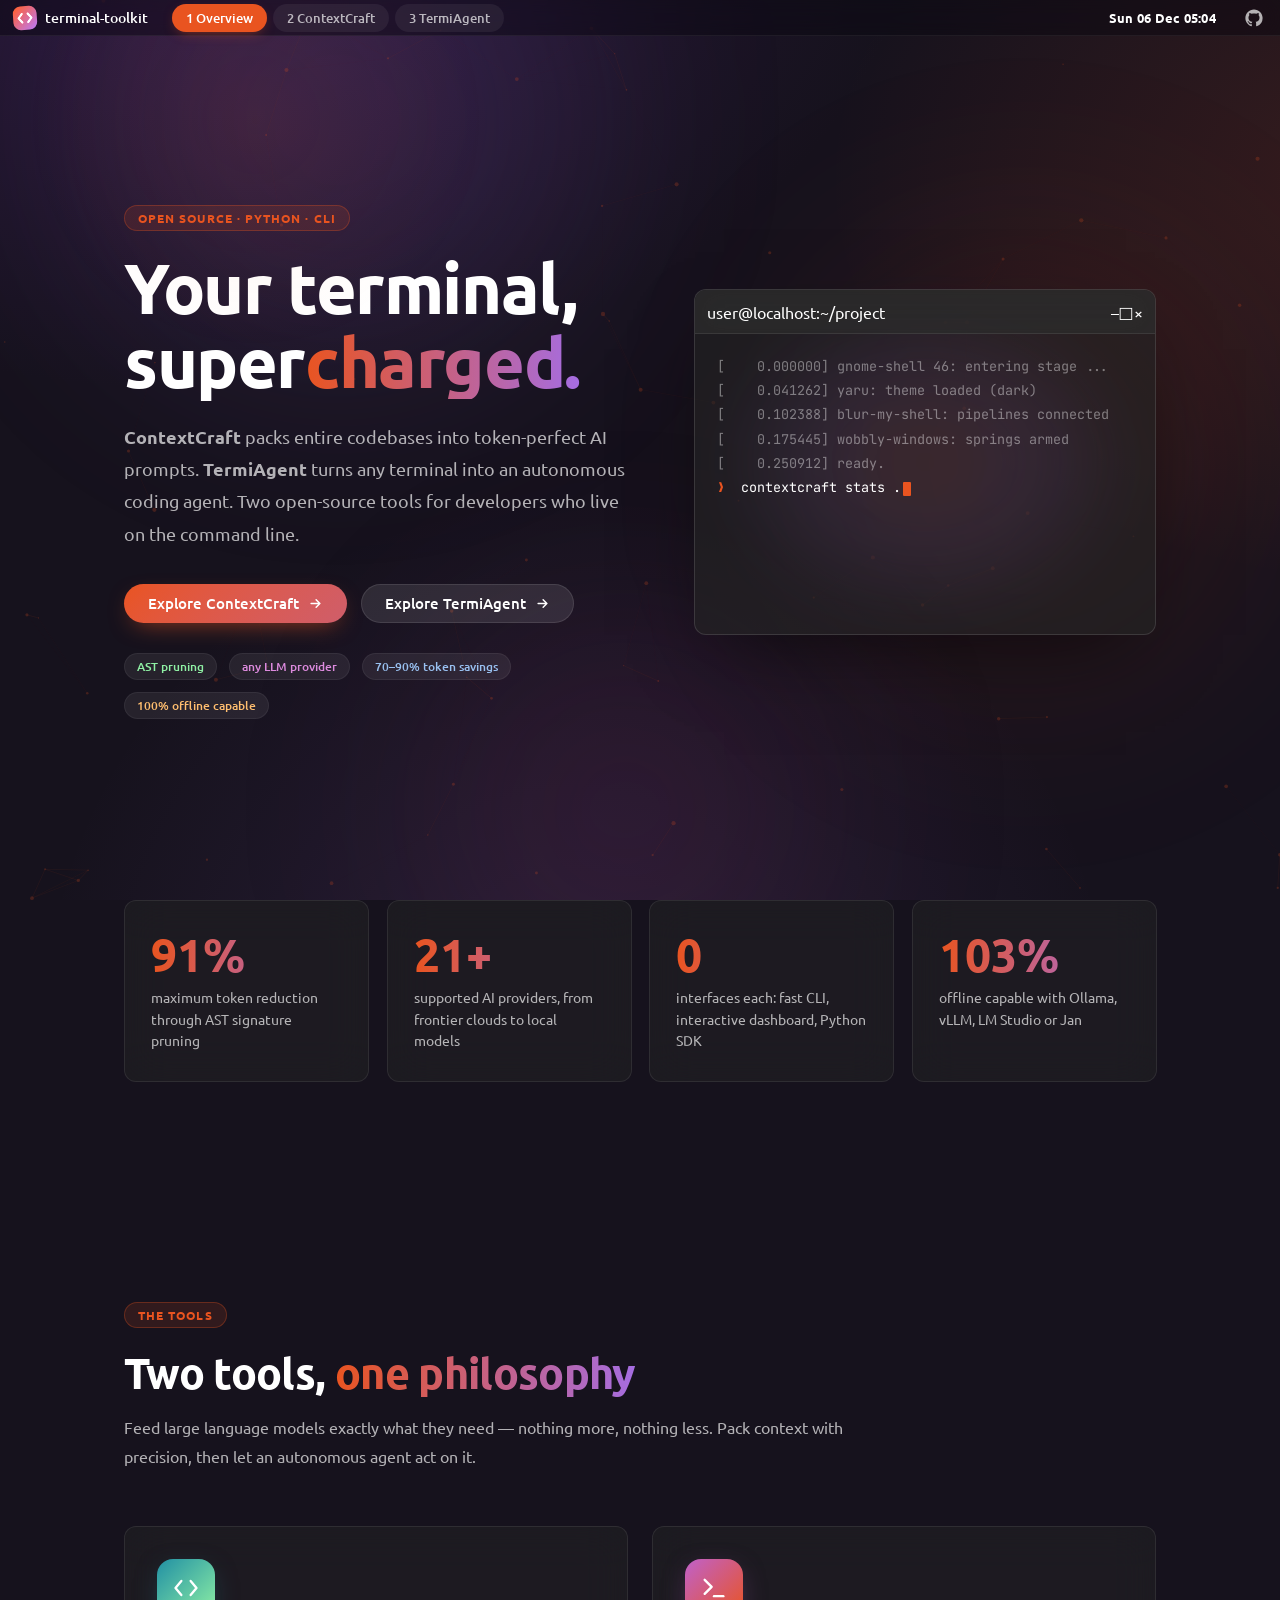
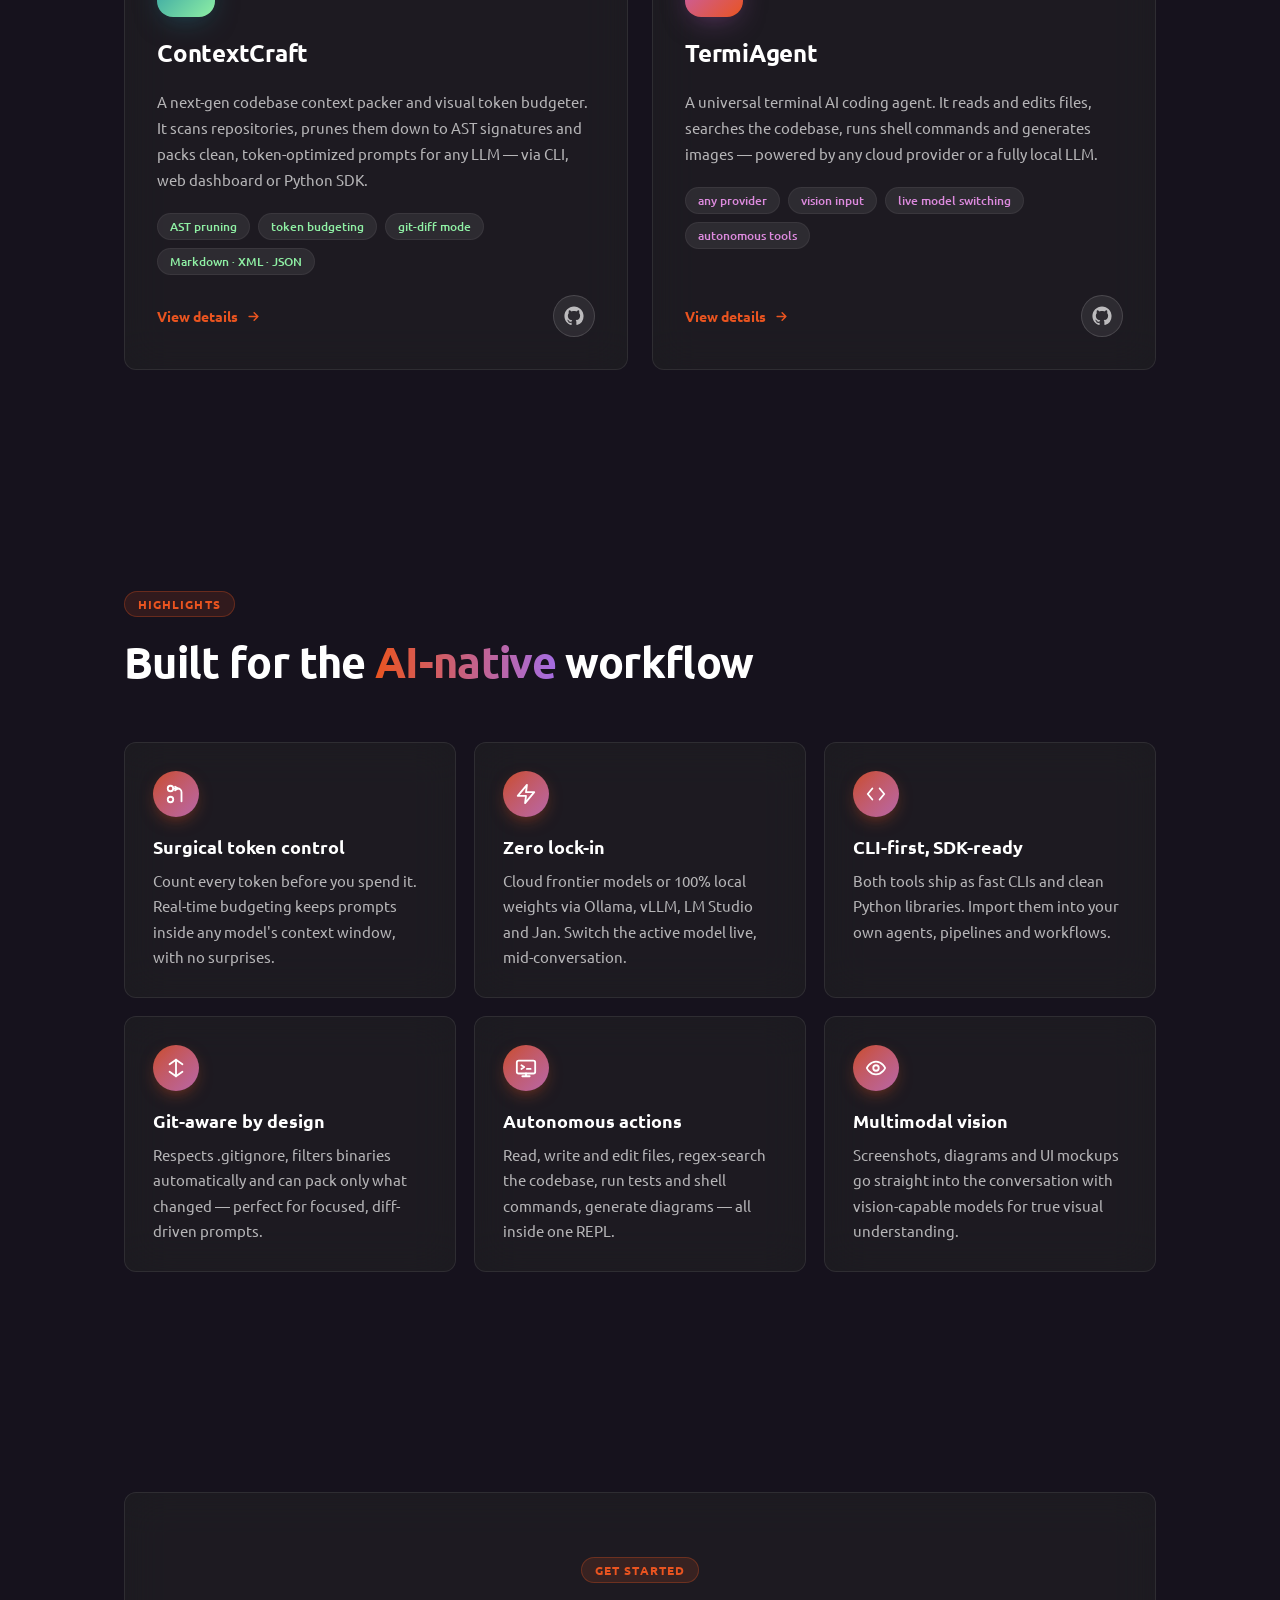
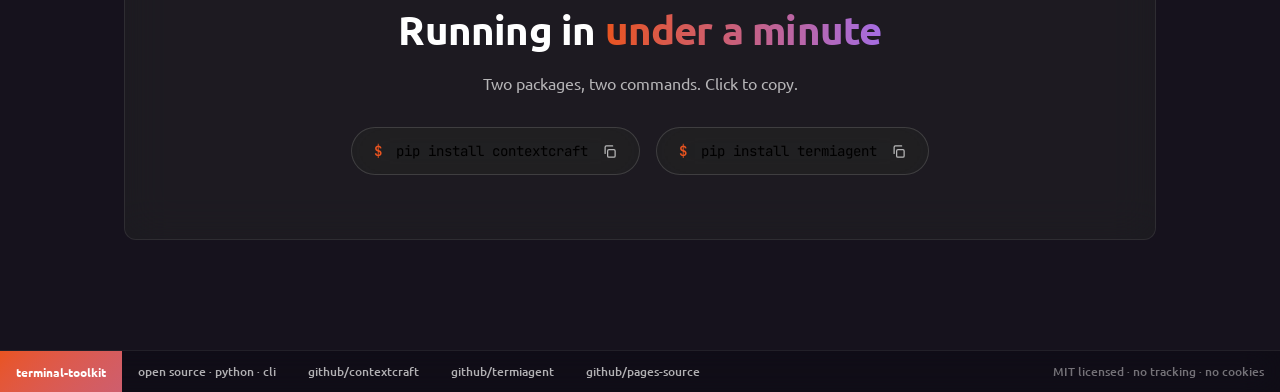
==== commit dfbcbec8: "Fix: window control markup (mangled entities in wa buttons)" ====
--- a/index.html
+++ b/index.html
@@ -5,7 +5,7 @@
   <meta name="viewport" content="width=device-width, initial-scale=1.0, viewport-fit=cover" />
   <title>Terminal Toolkit — ContextCraft × TermiAgent</title>
   <meta name="description" content="Two open-source tools for the AI-native terminal: a token-perfect codebase context packer and a universal terminal AI coding agent." />
-  <link rel="icon" href="data:image/svg+xml,%3Csvg xmlns='http://www.w3.org/2000/svg' viewBox='0 0 32 32'%3E%3Cdefs%3E%3ClinearGradient id='g' x1='0' y1='0' x2='1' y2='1'%3E%3Cstop offset='0' stop-color='%23E95420'/%3E%3Cstop offset='1' stop-color='%23a56de2'/%3E%3C/linearGradient%3E%3C/defs%3E%3Crect width='32' height='32' rx='8' fill='url(%23g)'/%3E%3Cpath d='M12 10l-6 6 6 6M20 10l6 6-6 6' stroke='white' stroke-width='2.4' fill='none' stroke-linecap='round' stroke-linejoin='round'/%3E%3C/svg%3E" />
+  <link rel="icon" href="data:image/svg+xml,%3Csvg xmlns='http://www.w3.org/2000/svg' viewBox='0 0 32 32'%3E%3Cdefs%3E%3ClinearGradient id='g' x1='0' y1='0' x2='1' y2='1'%3E%3Cstop offset='0' stop-color='%23fe8019'/%3E%3Cstop offset='1' stop-color='%23fabd2f'/%3E%3C/linearGradient%3E%3C/defs%3E%3Crect width='32' height='32' rx='3' fill='url(%23g)'/%3E%3Cpath d='M12 10l-6 6 6 6M20 10l6 6-6 6' stroke='white' stroke-width='2.4' fill='none' stroke-linecap='round' stroke-linejoin='round'/%3E%3C/svg%3E" />
   <link rel="preconnect" href="https://fonts.googleapis.com" />
   <link rel="preconnect" href="https://fonts.gstatic.com" crossorigin />
   <link href="https://fonts.googleapis.com/css2?family=Ubuntu:wght@400;500;700&family=JetBrains+Mono:wght@400;500;700&display=swap" rel="stylesheet" />
@@ -37,8 +37,8 @@
         <a href="termiagent.html">3 TermiAgent</a>
       </nav>
     </div>
-    <div class="wm-clock"><span class="clock" id="clock" aria-hidden="true">--:--</span></div>
     <div class="wm-right">
+      <span class="clock" id="clock" aria-hidden="true">--:--</span>
     <a class="nav-gh" href="https://github.com/Jonny-IT1/jonny-it1.github.io" target="_blank" rel="noopener" aria-label="Website source on GitHub">
       <svg width="18" height="18" viewBox="0 0 24 24" fill="currentColor" aria-hidden="true"><path d="M12 .5C5.65.5.5 5.65.5 12c0 5.08 3.29 9.39 7.86 10.91.58.11.79-.25.79-.56 0-.27-.01-1.17-.02-2.12-3.2.7-3.88-1.36-3.88-1.36-.52-1.33-1.28-1.68-1.28-1.68-1.04-.71.08-.7.08-.7 1.15.08 1.76 1.19 1.76 1.19 1.03 1.75 2.69 1.25 3.34.95.1-.74.4-1.25.72-1.54-2.55-.29-5.24-1.28-5.24-5.68 0-1.26.45-2.28 1.19-3.09-.12-.29-.52-1.46.11-3.05 0 0 .97-.31 3.18 1.18.92-.26 1.9-.38 2.88-.39.98.01 1.96.13 2.88.39 2.2-1.49 3.17-1.18 3.17-1.18.63 1.59.23 2.76.12 3.05.74.81 1.18 1.83 1.18 3.09 0 4.41-2.69 5.38-5.25 5.66.41.35.77 1.05.77 2.12 0 1.53-.01 2.76-.01 3.14 0 .3.2.67.8.55A11.52 11.52 0 0 0 23.5 12C23.5 5.65 18.35.5 12 .5z"/></svg>
     </a>
@@ -84,11 +84,12 @@
         </div>
         <div class="hero-visual fade" style="--d:.65s">
           <div class="glow" aria-hidden="true"></div>
-          <div class="term" data-wobble>
+          <div class="term">
             <div class="term-head">
-              <span class="term-title">user@localhost: ~/project &mdash; Terminal</span>
-              <span class="term-actions" aria-hidden="true"><span class="csd-close">&#215;</span></span>
-            </div>
+              <span class="term-user">user@localhost</span><span class="term-path">:~/project</span>
+              <span class="term-actions" aria-hidden="true"><span class="wa wa-min">&#8211;</span><span class="wa wa-max">&#9633;</span><span class="wa wa-close">&#215;</span></span>
+            </div>
+            <div class="term-scan" aria-hidden="true"></div>
             <div class="term-body" data-term="home"></div>
           </div>
         </div>
@@ -132,7 +133,7 @@
         </div>
 
         <div class="proj-grid stagger">
-          <article class="proj-card glass">
+          <article class="proj-card glass" data-tilt>
             <div class="icon-big cc-theme">
               <svg width="28" height="28" viewBox="0 0 24 24" fill="none" stroke="currentColor" stroke-width="2" stroke-linecap="round" stroke-linejoin="round"><path d="M8 6l-5 6 5 6"/><path d="M16 6l5 6-5 6"/></svg>
             </div>
@@ -159,7 +160,7 @@
             </div>
           </article>
 
-          <article class="proj-card glass">
+          <article class="proj-card glass" data-tilt>
             <div class="icon-big ta-theme">
               <svg width="28" height="28" viewBox="0 0 24 24" fill="none" stroke="currentColor" stroke-width="2" stroke-linecap="round" stroke-linejoin="round"><path d="M4 17l6-6-6-6"/><path d="M12 19h8"/></svg>
             </div>
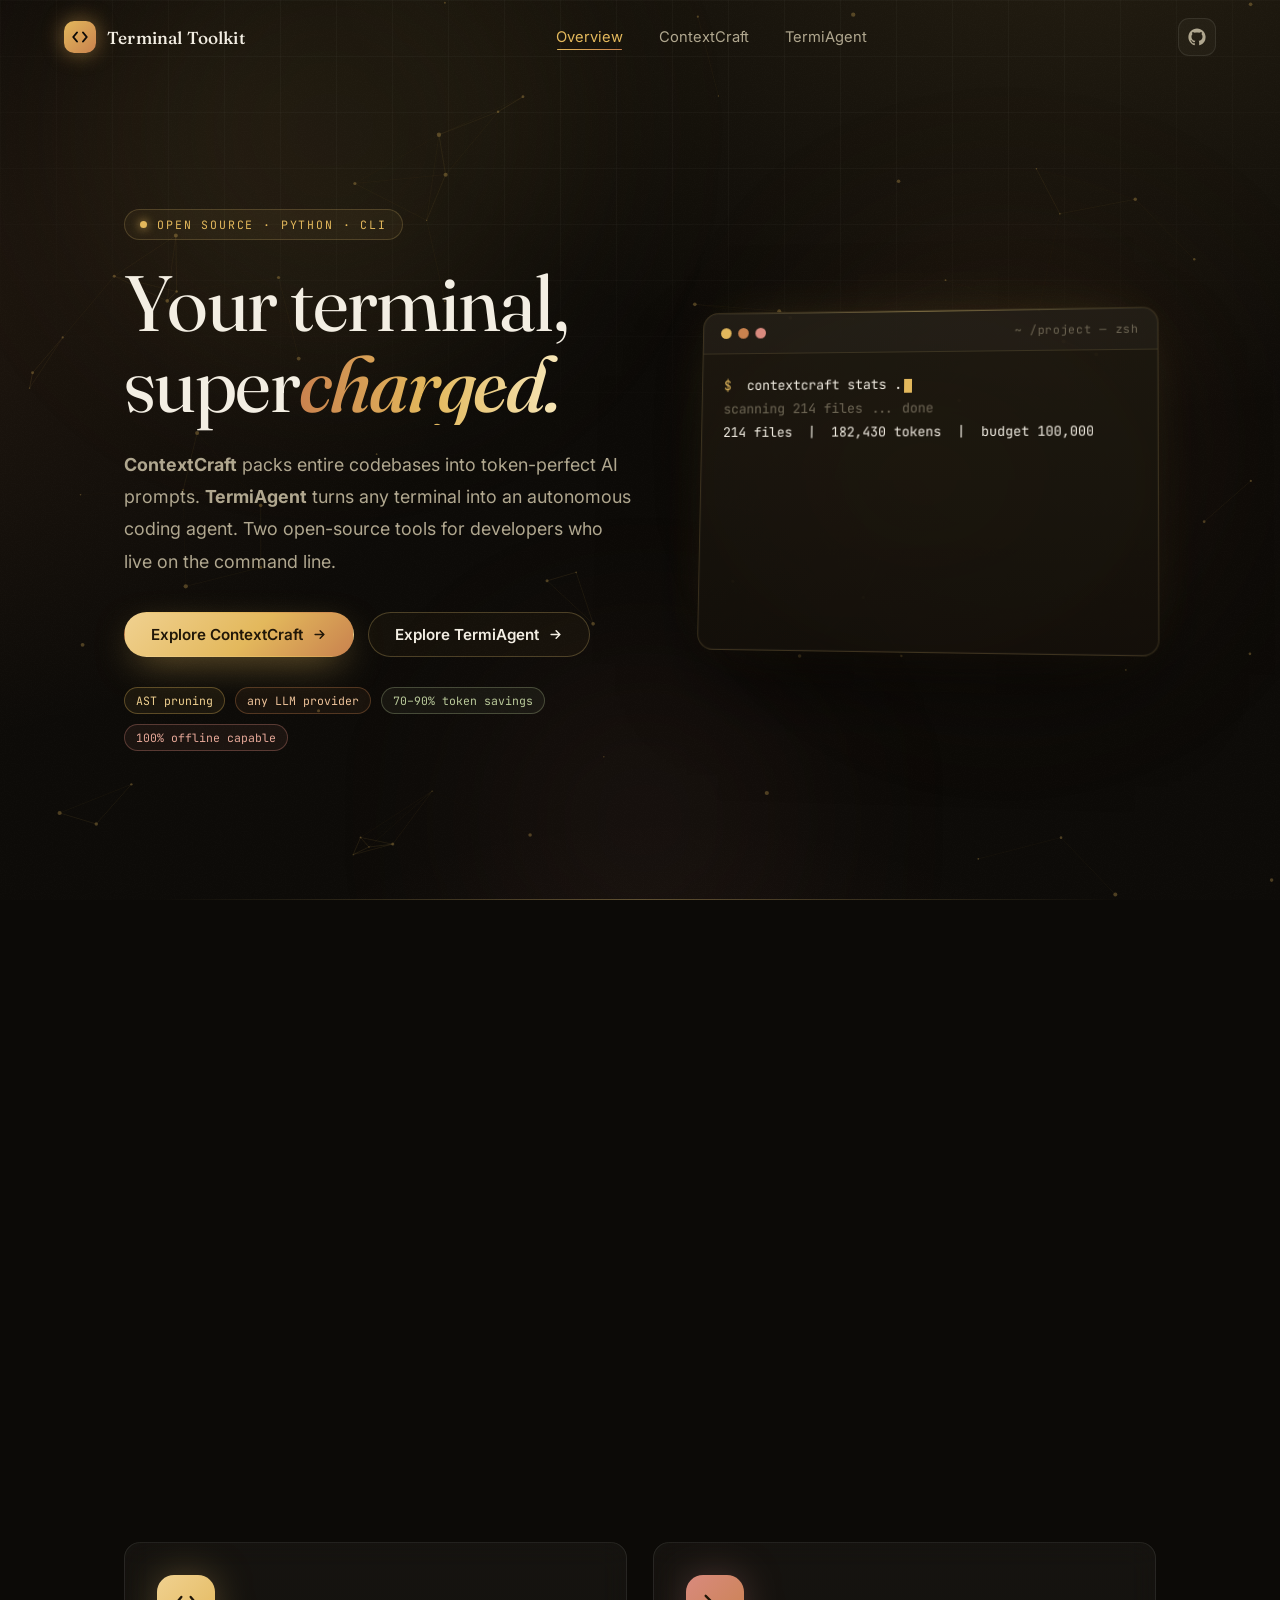
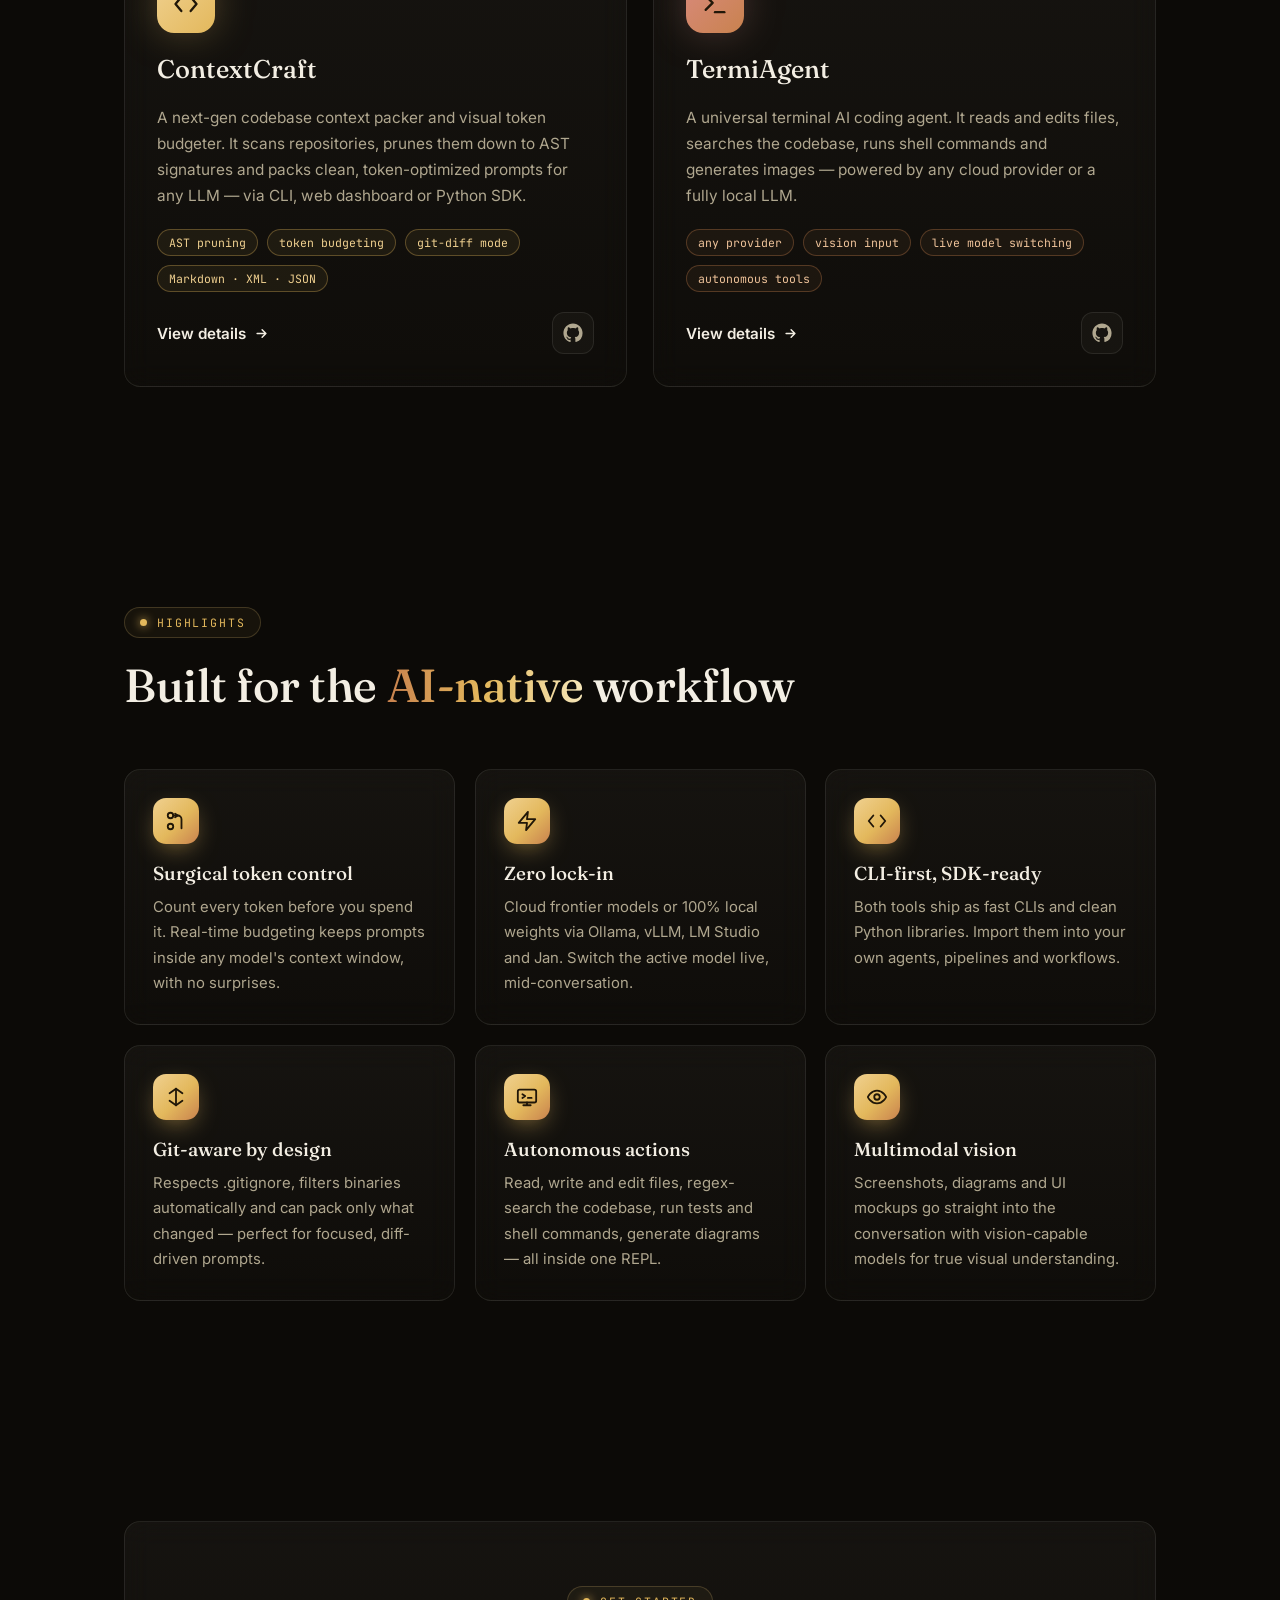
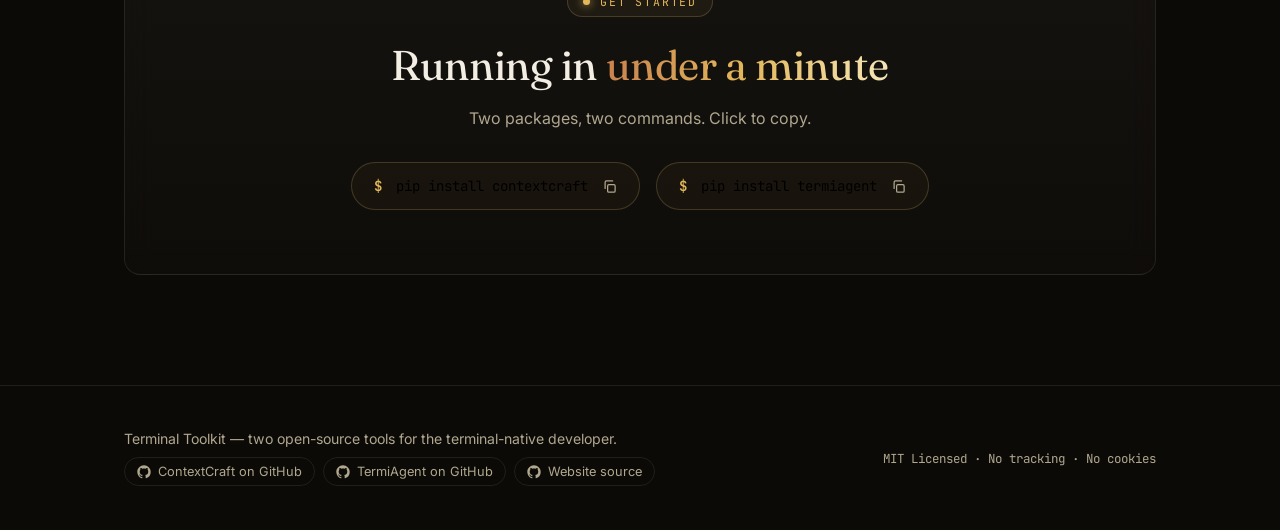
==== commit b0f61304: "Relaunch: AURUM dark luxe design (champagne gold, Fraunces serif, film grain)" ====
--- a/index.html
+++ b/index.html
@@ -5,10 +5,10 @@
   <meta name="viewport" content="width=device-width, initial-scale=1.0, viewport-fit=cover" />
   <title>Terminal Toolkit — ContextCraft × TermiAgent</title>
   <meta name="description" content="Two open-source tools for the AI-native terminal: a token-perfect codebase context packer and a universal terminal AI coding agent." />
-  <link rel="icon" href="data:image/svg+xml,%3Csvg xmlns='http://www.w3.org/2000/svg' viewBox='0 0 32 32'%3E%3Cdefs%3E%3ClinearGradient id='g' x1='0' y1='0' x2='1' y2='1'%3E%3Cstop offset='0' stop-color='%23fe8019'/%3E%3Cstop offset='1' stop-color='%23fabd2f'/%3E%3C/linearGradient%3E%3C/defs%3E%3Crect width='32' height='32' rx='3' fill='url(%23g)'/%3E%3Cpath d='M12 10l-6 6 6 6M20 10l6 6-6 6' stroke='white' stroke-width='2.4' fill='none' stroke-linecap='round' stroke-linejoin='round'/%3E%3C/svg%3E" />
+  <link rel="icon" href="data:image/svg+xml,%3Csvg xmlns='http://www.w3.org/2000/svg' viewBox='0 0 32 32'%3E%3Cdefs%3E%3ClinearGradient id='g' x1='0' y1='0' x2='1' y2='1'%3E%3Cstop offset='0' stop-color='%23f0d190'/%3E%3Cstop offset='1' stop-color='%23c9824e'/%3E%3C/linearGradient%3E%3C/defs%3E%3Crect width='32' height='32' rx='8' fill='url(%23g)'/%3E%3Cpath d='M12 10l-6 6 6 6M20 10l6 6-6 6' stroke='white' stroke-width='2.4' fill='none' stroke-linecap='round' stroke-linejoin='round'/%3E%3C/svg%3E" />
   <link rel="preconnect" href="https://fonts.googleapis.com" />
   <link rel="preconnect" href="https://fonts.gstatic.com" crossorigin />
-  <link href="https://fonts.googleapis.com/css2?family=Ubuntu:wght@400;500;700&family=JetBrains+Mono:wght@400;500;700&display=swap" rel="stylesheet" />
+  <link href="https://fonts.googleapis.com/css2?family=Fraunces:ital,opsz,wght@0,9..144,400;0,9..144,500;0,9..144,600;1,9..144,400;1,9..144,500&family=Inter:wght@400;500;600&family=JetBrains+Mono:wght@400;500;600&display=swap" rel="stylesheet" />
   <link rel="stylesheet" href="css/style.css" />
 </head>
 <body data-accent="home">
@@ -24,28 +24,23 @@
   <div class="cursor-glow" aria-hidden="true"></div>
 
   <header class="nav">
-    <div class="wm-left">
-      <a class="brand" href="index.html">
-        <span class="logo">
-          <svg width="16" height="16" viewBox="0 0 24 24" fill="none" stroke="currentColor" stroke-width="2.6" stroke-linecap="round" stroke-linejoin="round"><path d="M8 6l-5 6 5 6"/><path d="M16 6l5 6-5 6"/></svg>
-        </span>
-        terminal-toolkit
-      </a>
-      <nav class="nav-links" aria-label="Main">
-        <a href="index.html">1 Overview</a>
-        <a href="contextcraft.html">2 ContextCraft</a>
-        <a href="termiagent.html">3 TermiAgent</a>
-      </nav>
-    </div>
-    <div class="wm-right">
-      <span class="clock" id="clock" aria-hidden="true">--:--</span>
+    <a class="brand" href="index.html">
+      <span class="logo">
+        <svg width="18" height="18" viewBox="0 0 24 24" fill="none" stroke="#0c0a07" stroke-width="2.6" stroke-linecap="round" stroke-linejoin="round"><path d="M8 6l-5 6 5 6"/><path d="M16 6l5 6-5 6"/></svg>
+      </span>
+      Terminal Toolkit
+    </a>
+    <nav class="nav-links" aria-label="Main">
+      <a href="index.html">Overview</a>
+      <a href="contextcraft.html">ContextCraft</a>
+      <a href="termiagent.html">TermiAgent</a>
+    </nav>
     <a class="nav-gh" href="https://github.com/Jonny-IT1/jonny-it1.github.io" target="_blank" rel="noopener" aria-label="Website source on GitHub">
       <svg width="18" height="18" viewBox="0 0 24 24" fill="currentColor" aria-hidden="true"><path d="M12 .5C5.65.5.5 5.65.5 12c0 5.08 3.29 9.39 7.86 10.91.58.11.79-.25.79-.56 0-.27-.01-1.17-.02-2.12-3.2.7-3.88-1.36-3.88-1.36-.52-1.33-1.28-1.68-1.28-1.68-1.04-.71.08-.7.08-.7 1.15.08 1.76 1.19 1.76 1.19 1.03 1.75 2.69 1.25 3.34.95.1-.74.4-1.25.72-1.54-2.55-.29-5.24-1.28-5.24-5.68 0-1.26.45-2.28 1.19-3.09-.12-.29-.52-1.46.11-3.05 0 0 .97-.31 3.18 1.18.92-.26 1.9-.38 2.88-.39.98.01 1.96.13 2.88.39 2.2-1.49 3.17-1.18 3.17-1.18.63 1.59.23 2.76.12 3.05.74.81 1.18 1.83 1.18 3.09 0 4.41-2.69 5.38-5.25 5.66.41.35.77 1.05.77 2.12 0 1.53-.01 2.76-.01 3.14 0 .3.2.67.8.55A11.52 11.52 0 0 0 23.5 12C23.5 5.65 18.35.5 12 .5z"/></svg>
     </a>
     <button class="nav-toggle" aria-label="Menu" aria-expanded="false" type="button">
       <span></span><span></span><span></span>
     </button>
-    </div>
   </header>
 
   <main>
@@ -58,7 +53,7 @@
           <h1 class="hero-title">
             <span class="word" style="animation-delay:.05s">Your</span>
             <span class="word" style="animation-delay:.12s">terminal,</span><br />
-            <span class="word" style="animation-delay:.19s">super</span><span class="word grad-text" style="animation-delay:.26s">charged.</span>
+            <span class="word" style="animation-delay:.19s">super</span><span class="word grad-text it" style="animation-delay:.26s">charged.</span>
           </h1>
           <p class="hero-sub fade" style="--d:.45s">
             <strong>ContextCraft</strong> packs entire codebases into token-perfect AI prompts.
@@ -86,10 +81,9 @@
           <div class="glow" aria-hidden="true"></div>
           <div class="term">
             <div class="term-head">
-              <span class="term-user">user@localhost</span><span class="term-path">:~/project</span>
-              <span class="term-actions" aria-hidden="true"><span class="wa wa-min">&#8211;</span><span class="wa wa-max">&#9633;</span><span class="wa wa-close">&#215;</span></span>
-            </div>
-            <div class="term-scan" aria-hidden="true"></div>
+              <div class="dots"><span></span><span></span><span></span></div>
+              <span class="term-title">~ /project — zsh</span>
+            </div>
             <div class="term-body" data-term="home"></div>
           </div>
         </div>
@@ -266,13 +260,25 @@
   </main>
 
   <footer>
-    <div class="footer-bar">
-      <span class="fseg fseg-accent">terminal-toolkit</span>
-      <span class="fseg">open source &middot; python &middot; cli</span>
-      <a class="fseg" href="https://github.com/Jonny-IT1/contextcraft" target="_blank" rel="noopener">github/contextcraft</a>
-      <a class="fseg" href="https://github.com/Jonny-IT1/termiagent" target="_blank" rel="noopener">github/termiagent</a>
-      <a class="fseg" href="https://github.com/Jonny-IT1/jonny-it1.github.io" target="_blank" rel="noopener">github/pages-source</a>
-      <span class="fseg fseg-right">MIT licensed &middot; no tracking &middot; no cookies</span>
+    <div class="wrap footer-inner">
+      <div>
+        <span>Terminal Toolkit — two open-source tools for the terminal-native developer.</span>
+        <div class="foot-links">
+          <a href="https://github.com/Jonny-IT1/contextcraft" target="_blank" rel="noopener">
+            <svg width="14" height="14" viewBox="0 0 24 24" fill="currentColor" aria-hidden="true"><path d="M12 .5C5.65.5.5 5.65.5 12c0 5.08 3.29 9.39 7.86 10.91.58.11.79-.25.79-.56 0-.27-.01-1.17-.02-2.12-3.2.7-3.88-1.36-3.88-1.36-.52-1.33-1.28-1.68-1.28-1.68-1.04-.71.08-.7.08-.7 1.15.08 1.76 1.19 1.76 1.19 1.03 1.75 2.69 1.25 3.34.95.1-.74.4-1.25.72-1.54-2.55-.29-5.24-1.28-5.24-5.68 0-1.26.45-2.28 1.19-3.09-.12-.29-.52-1.46.11-3.05 0 0 .97-.31 3.18 1.18.92-.26 1.9-.38 2.88-.39.98.01 1.96.13 2.88.39 2.2-1.49 3.17-1.18 3.17-1.18.63 1.59.23 2.76.12 3.05.74.81 1.18 1.83 1.18 3.09 0 4.41-2.69 5.38-5.25 5.66.41.35.77 1.05.77 2.12 0 1.53-.01 2.76-.01 3.14 0 .3.2.67.8.55A11.52 11.52 0 0 0 23.5 12C23.5 5.65 18.35.5 12 .5z"/></svg>
+            ContextCraft on GitHub
+          </a>
+          <a href="https://github.com/Jonny-IT1/termiagent" target="_blank" rel="noopener">
+            <svg width="14" height="14" viewBox="0 0 24 24" fill="currentColor" aria-hidden="true"><path d="M12 .5C5.65.5.5 5.65.5 12c0 5.08 3.29 9.39 7.86 10.91.58.11.79-.25.79-.56 0-.27-.01-1.17-.02-2.12-3.2.7-3.88-1.36-3.88-1.36-.52-1.33-1.28-1.68-1.28-1.68-1.04-.71.08-.7.08-.7 1.15.08 1.76 1.19 1.76 1.19 1.03 1.75 2.69 1.25 3.34.95.1-.74.4-1.25.72-1.54-2.55-.29-5.24-1.28-5.24-5.68 0-1.26.45-2.28 1.19-3.09-.12-.29-.52-1.46.11-3.05 0 0 .97-.31 3.18 1.18.92-.26 1.9-.38 2.88-.39.98.01 1.96.13 2.88.39 2.2-1.49 3.17-1.18 3.17-1.18.63 1.59.23 2.76.12 3.05.74.81 1.18 1.83 1.18 3.09 0 4.41-2.69 5.38-5.25 5.66.41.35.77 1.05.77 2.12 0 1.53-.01 2.76-.01 3.14 0 .3.2.67.8.55A11.52 11.52 0 0 0 23.5 12C23.5 5.65 18.35.5 12 .5z"/></svg>
+            TermiAgent on GitHub
+          </a>
+          <a href="https://github.com/Jonny-IT1/jonny-it1.github.io" target="_blank" rel="noopener">
+            <svg width="14" height="14" viewBox="0 0 24 24" fill="currentColor" aria-hidden="true"><path d="M12 .5C5.65.5.5 5.65.5 12c0 5.08 3.29 9.39 7.86 10.91.58.11.79-.25.79-.56 0-.27-.01-1.17-.02-2.12-3.2.7-3.88-1.36-3.88-1.36-.52-1.33-1.28-1.68-1.28-1.68-1.04-.71.08-.7.08-.7 1.15.08 1.76 1.19 1.76 1.19 1.03 1.75 2.69 1.25 3.34.95.1-.74.4-1.25.72-1.54-2.55-.29-5.24-1.28-5.24-5.68 0-1.26.45-2.28 1.19-3.09-.12-.29-.52-1.46.11-3.05 0 0 .97-.31 3.18 1.18.92-.26 1.9-.38 2.88-.39.98.01 1.96.13 2.88.39 2.2-1.49 3.17-1.18 3.17-1.18.63 1.59.23 2.76.12 3.05.74.81 1.18 1.83 1.18 3.09 0 4.41-2.69 5.38-5.25 5.66.41.35.77 1.05.77 2.12 0 1.53-.01 2.76-.01 3.14 0 .3.2.67.8.55A11.52 11.52 0 0 0 23.5 12C23.5 5.65 18.35.5 12 .5z"/></svg>
+            Website source
+          </a>
+        </div>
+      </div>
+      <span class="mono">MIT Licensed &middot; No tracking &middot; No cookies</span>
     </div>
   </footer>
 
--- a/css/style.css
+++ b/css/style.css
@@ -1,9 +1,16 @@
 /* ============================================================
    Terminal Toolkit — ContextCraft × TermiAgent
-   GNOME / Ubuntu variant: Yaru dark, frosted blur windows
-   (Blur my Shell), CSD header bars, wobbly windows,
-   pill buttons, overview-style reveals
+   AURUM · dark luxe editorial design system
+   v3 relaunch: champagne-gold palette, serif display,
+   refined glass, warm glows
    ============================================================ */
+
+/* ---------- 0. Animated custom property ---------- */
+@property --angle {
+  syntax: "<angle>";
+  initial-value: 0deg;
+  inherits: false;
+}
 
 /* ---------- 1. Tokens & reset ---------- */
 *,
@@ -11,37 +18,29 @@
 *::after { box-sizing: border-box; margin: 0; padding: 0; }
 
 :root {
-  /* GNOME 46+ dark surfaces */
-  --bg: #16121d;
-  --panel: rgba(36, 36, 36, 0.55);
-  --panel-solid: #242424;
-  --headerbar: rgba(48, 48, 48, 0.62);
-  --text: #ffffff;
-  --muted: rgba(255, 255, 255, 0.68);
-  --dim: rgba(255, 255, 255, 0.42);
-  --line: rgba(255, 255, 255, 0.08);
-  --line-strong: rgba(255, 255, 255, 0.14);
-  --radius: 12px;
-  --radius-pill: 999px;
-  --shadow: 0 14px 38px -12px rgba(0, 0, 0, 0.45);
-  --shadow-big: 0 30px 80px -30px rgba(0, 0, 0, 0.65);
-  --blur: blur(22px) saturate(1.35);
-  /* Ubuntu Yaru accents */
-  --ubuntu-orange: #e95420;
-  --ubuntu-violet: #a56de2;
-  /* page accent */
-  --a1: #e95420;
-  --a2: #a56de2;
-  --green: #8ff0a4;
-  --red: #f66151;
-  --nav-h: 36px;
-  --font-display: "Ubuntu", "Cantarell", "Segoe UI", system-ui, sans-serif;
-  --font-body: "Ubuntu", "Cantarell", "Segoe UI", system-ui, sans-serif;
-  --font-mono: "JetBrains Mono", "Ubuntu Mono", ui-monospace, monospace;
-}
-
-body[data-accent="cc"] { --a1: #2190a4; --a2: #99c1f1; }
-body[data-accent="ta"] { --a1: #c061cb; --a2: #e95420; }
+  --bg: #0c0a07;
+  --bg-2: #14110b;
+  --panel: rgba(28, 23, 15, 0.72);
+  --panel-solid: #17130d;
+  --text: #f3eee3;
+  --muted: #b0a78f;
+  --dim: #6e6654;
+  --line: rgba(243, 238, 227, 0.09);
+  --line-strong: rgba(232, 200, 119, 0.34);
+  --gold: rgba(232, 200, 119, 0.14);
+  --radius: 16px;
+  --a1: #e3b85c; /* champagne gold */
+  --a2: #c9824e; /* burnished copper */
+  --a3: #a8b98a; /* sage */
+  --a4: #d98a7e; /* terracotta rose */
+  --nav-h: 72px;
+  --font-display: "Fraunces", Georgia, "Times New Roman", serif;
+  --font-body: "Inter", "Segoe UI", system-ui, sans-serif;
+  --font-mono: "JetBrains Mono", "Cascadia Code", ui-monospace, monospace;
+}
+
+body[data-accent="cc"] { --a1: #efd79b; --a2: #e3b85c; }
+body[data-accent="ta"] { --a1: #d98a7e; --a2: #e3b85c; }
 
 html { scroll-behavior: smooth; }
 
@@ -60,67 +59,65 @@
 
 p { overflow-wrap: break-word; }
 
-::selection { background: var(--a1); color: #fff; }
+::selection { background: rgba(227, 184, 92, 0.32); color: #fff8e7; }
 
 a:focus-visible,
 button:focus-visible {
   outline: 2px solid var(--a1);
-  outline-offset: 2px;
-  border-radius: 6px;
-}
-
-* { scrollbar-width: thin; scrollbar-color: rgba(255, 255, 255, 0.22) transparent; }
-::-webkit-scrollbar { width: 10px; height: 10px; }
-::-webkit-scrollbar-thumb { background: rgba(255, 255, 255, 0.20); border-radius: 999px; }
-::-webkit-scrollbar-thumb:hover { background: var(--a1); }
-::-webkit-scrollbar-track { background: transparent; }
-
-/* ---------- 2. Ambient wallpaper (mesh gradient) ---------- */
+  outline-offset: 3px;
+  border-radius: 8px;
+}
+
+/* ---------- 2. Ambient background ---------- */
 .bg {
   position: fixed;
   inset: 0;
   z-index: -2;
   overflow: hidden;
   background:
-    radial-gradient(1200px 800px at 15% -10%, rgba(60, 30, 90, 0.55), transparent 60%),
-    radial-gradient(1000px 700px at 110% 20%, color-mix(in srgb, var(--a1) 16%, transparent), transparent 58%),
-    radial-gradient(900px 900px at 45% 115%, color-mix(in srgb, var(--a2) 14%, transparent), transparent 60%),
+    radial-gradient(1250px 850px at 85% -12%, rgba(227, 184, 92, 0.11), transparent 62%),
+    radial-gradient(1000px 720px at -12% 34%, rgba(201, 130, 78, 0.10), transparent 62%),
+    radial-gradient(920px 620px at 52% 132%, rgba(217, 138, 126, 0.07), transparent 60%),
     var(--bg);
 }
 
+/* fine film grain — the "print" finish */
+.bg::after {
+  content: "";
+  position: absolute;
+  inset: 0;
+  opacity: 0.5;
+  background-image: url("data:image/svg+xml,%3Csvg xmlns='http://www.w3.org/2000/svg' width='140' height='140'%3E%3Cfilter id='n'%3E%3CfeTurbulence type='fractalNoise' baseFrequency='0.9' numOctaves='2' stitchTiles='stitch'/%3E%3CfeColorMatrix type='saturate' values='0'/%3E%3C/filter%3E%3Crect width='100%25' height='100%25' filter='url(%23n)' opacity='0.05'/%3E%3C/svg%3E");
+  pointer-events: none;
+}
+
 .bg .orb {
   position: absolute;
   border-radius: 50%;
-  filter: blur(110px);
+  filter: blur(100px);
   opacity: 0.55;
-  animation: drift 22s ease-in-out infinite alternate;
+  animation: drift 24s ease-in-out infinite alternate;
   translate: 0 var(--oy, 0px);
   will-change: transform, translate;
 }
-.bg .orb.o1 {
-  width: 520px; height: 520px;
-  background: color-mix(in srgb, var(--a2) 24%, transparent);
-  top: -140px; left: 6vw;
-}
-.bg .orb.o2 {
-  width: 460px; height: 460px;
-  background: color-mix(in srgb, var(--a1) 20%, transparent);
-  top: 26vh; right: 2vw;
-  animation-delay: -8s;
-}
-.bg .orb.o3 {
-  width: 380px; height: 380px;
-  background: rgba(119, 41, 83, 0.30);
-  bottom: -100px; left: 34vw;
-  animation-delay: -15s;
-}
+.bg .orb.o1 { width: 480px; height: 480px; background: rgba(227, 184, 92, 0.16); top: -110px; left: 7vw; }
+.bg .orb.o2 { width: 420px; height: 420px; background: rgba(201, 130, 78, 0.14); top: 26vh; right: 5vw; animation-delay: -8s; }
+.bg .orb.o3 { width: 340px; height: 340px; background: rgba(217, 138, 126, 0.11); bottom: -90px; left: 37vw; animation-delay: -15s; }
 
 @keyframes drift {
-  to { transform: translate(80px, 60px) scale(1.12); }
-}
-
-/* GNOME wallpapers have no grid */
-.bg .grid { display: none; }
+  to { transform: translate(70px, 50px) scale(1.1); }
+}
+
+.bg .grid {
+  position: absolute;
+  inset: 0;
+  background-image:
+    linear-gradient(rgba(243, 238, 227, 0.028) 1px, transparent 1px),
+    linear-gradient(90deg, rgba(243, 238, 227, 0.028) 1px, transparent 1px);
+  background-size: 56px 56px;
+  -webkit-mask-image: radial-gradient(ellipse 95% 65% at 50% 0%, #000 35%, transparent 78%);
+  mask-image: radial-gradient(ellipse 95% 65% at 50% 0%, #000 35%, transparent 78%);
+}
 
 /* ---------- 3. Cursor glow (desktop only, JS-driven) ---------- */
 .cursor-glow {
@@ -133,7 +130,7 @@
   border-radius: 50%;
   pointer-events: none;
   z-index: 1;
-  background: radial-gradient(circle, color-mix(in srgb, var(--a1) 9%, transparent), transparent 62%);
+  background: radial-gradient(circle, rgba(227, 184, 92, 0.055), transparent 62%);
   opacity: 0;
   transition: opacity 0.6s ease;
   will-change: left, top;
@@ -144,130 +141,121 @@
 .progress {
   position: fixed;
   top: 0; left: 0;
-  height: 3px;
+  height: 2px;
   width: 0%;
   z-index: 100;
-  border-radius: 0 999px 999px 0;
-  background: linear-gradient(90deg, var(--a1), var(--a2));
+  background: linear-gradient(90deg, var(--a2), var(--a1));
+  box-shadow: 0 0 14px rgba(227, 184, 92, 0.8);
   transition: width 80ms linear;
 }
 
-/* ---------- 5. GNOME Shell top bar ---------- */
+/* ---------- 5. Navigation ---------- */
 .nav {
   position: fixed;
   top: 0; left: 0; right: 0;
   z-index: 90;
-  height: var(--nav-h);
   display: flex;
   justify-content: space-between;
-  align-items: stretch;
-  background: rgba(12, 10, 18, 0.55);
-  -webkit-backdrop-filter: blur(18px) saturate(1.4);
-  backdrop-filter: blur(18px) saturate(1.4);
-  border-bottom: 1px solid rgba(255, 255, 255, 0.06);
-  transition: box-shadow 0.35s;
+  align-items: center;
+  gap: 16px;
+  padding: 18px max(clamp(20px, 5vw, 64px), env(safe-area-inset-left));
+  padding-right: max(clamp(20px, 5vw, 64px), env(safe-area-inset-right));
+  transition: background 0.35s, padding 0.35s, border-color 0.35s;
+  border-bottom: 1px solid transparent;
 }
 .nav.scrolled {
-  box-shadow: 0 10px 30px -18px rgba(0, 0, 0, 0.8);
-}
-
-.wm-left, .wm-right { display: flex; align-items: stretch; min-width: 0; }
-
-/* centered shell clock */
-.wm-clock {
-  position: absolute;
-  left: 50%;
-  top: 0;
-  transform: translateX(-50%);
-  display: flex;
-  align-items: center;
-  height: 100%;
-  pointer-events: none;
+  background: rgba(12, 10, 7, 0.82);
+  -webkit-backdrop-filter: blur(18px) saturate(1.2);
+  backdrop-filter: blur(18px) saturate(1.2);
+  border-bottom-color: var(--line);
+  padding-block: 12px;
 }
 
 .brand {
   display: inline-flex;
   align-items: center;
-  gap: 9px;
-  padding: 0 14px;
-  font-family: var(--font-body);
+  gap: 11px;
+  font-family: var(--font-display);
   font-weight: 500;
-  font-size: 0.86rem;
-  color: var(--text);
-  white-space: nowrap;
+  font-size: 1.08rem;
+  letter-spacing: 0.01em;
 }
 .brand .logo {
-  width: 22px; height: 22px;
-  border-radius: 7px;
+  width: 32px; height: 32px;
+  border-radius: 10px;
   display: grid;
   place-items: center;
-  background: linear-gradient(135deg, var(--ubuntu-orange), var(--ubuntu-violet));
-  color: #fff;
+  background: linear-gradient(135deg, var(--a1), var(--a2));
+  box-shadow: 0 0 22px rgba(227, 184, 92, 0.35), 0 0 22px rgba(201, 130, 78, 0.22);
+  animation: logoPulse 5s ease-in-out infinite;
   flex: none;
-  transition: transform 0.25s cubic-bezier(0.34, 1.56, 0.64, 1), filter 0.25s;
-}
-.brand:hover .logo { transform: scale(1.08) rotate(-4deg); filter: brightness(1.12); }
-
-/* workspace pills */
-.nav-links { display: flex; align-items: center; gap: 6px; padding: 0 10px; }
+}
+@keyframes logoPulse {
+  0%, 100% { box-shadow: 0 0 20px rgba(227, 184, 92, 0.32), 0 0 20px rgba(201, 130, 78, 0.2); }
+  50% { box-shadow: 0 0 34px rgba(227, 184, 92, 0.55), 0 0 34px rgba(201, 130, 78, 0.35); }
+}
+
+/* --- links: editorial underline --- */
+.nav-links {
+  display: flex;
+  gap: 6px;
+  align-items: center;
+}
 .nav-links a {
-  display: inline-flex;
-  align-items: center;
-  padding: 5px 14px;
-  font-family: var(--font-body);
-  font-weight: 500;
-  font-size: 0.82rem;
-  border-radius: var(--radius-pill);
+  position: relative;
+  padding: 8px 15px;
+  border-radius: 999px;
+  font-size: 0.92rem;
   color: var(--muted);
-  background: rgba(255, 255, 255, 0.06);
-  transition: color 0.22s, background 0.22s, transform 0.22s;
-  white-space: nowrap;
-}
-.nav-links a:hover {
-  color: var(--text);
-  background: rgba(255, 255, 255, 0.12);
-  transform: translateY(-1px);
-}
-.nav-links a.active {
-  color: #fff;
-  background: var(--a1);
-  box-shadow: 0 4px 14px -6px color-mix(in srgb, var(--a1) 70%, transparent);
-}
-
-/* shell clock */
-.clock {
-  display: inline-flex;
-  align-items: center;
-  padding: 0 12px;
-  font-family: var(--font-body);
-  font-weight: 700;
-  font-size: 0.82rem;
-  color: var(--text);
-  letter-spacing: 0.02em;
-  white-space: nowrap;
-  user-select: none;
-}
-
+  transition: color 0.25s;
+}
+.nav-links a::after {
+  content: "";
+  position: absolute;
+  left: 16px;
+  right: 16px;
+  bottom: 4px;
+  height: 1.5px;
+  border-radius: 2px;
+  background: linear-gradient(90deg, var(--a1), var(--a2));
+  transform: scaleX(0);
+  transform-origin: left center;
+  transition: transform 0.3s cubic-bezier(0.2, 0.7, 0.2, 1);
+}
+.nav-links a:hover { color: var(--text); }
+.nav-links a:hover::after { transform: scaleX(1); }
+.nav-links a.active { color: var(--a1); }
+.nav-links a.active::after { transform: scaleX(1); }
+
+/* --- GitHub icon button in nav --- */
 .nav-gh {
-  width: 40px;
+  width: 38px;
+  height: 38px;
+  border-radius: 11px;
   display: grid;
   place-items: center;
-  border-radius: var(--radius-pill);
-  margin: 4px 6px;
+  border: 1px solid var(--line);
+  background: rgba(243, 238, 227, 0.03);
   color: var(--muted);
-  transition: color 0.25s, background 0.25s;
+  transition: color 0.25s, border-color 0.25s, background 0.25s, transform 0.25s, box-shadow 0.25s;
   flex: none;
 }
 .nav-gh:hover {
-  color: var(--text);
-  background: rgba(255, 255, 255, 0.10);
-}
-
+  color: var(--a1);
+  border-color: var(--line-strong);
+  background: rgba(227, 184, 92, 0.06);
+  transform: translateY(-2px);
+  box-shadow: 0 12px 28px -14px rgba(0, 0, 0, 0.8);
+}
+
+/* --- animated hamburger --- */
 .nav-toggle {
   display: none;
-  width: 40px;
-  border: none;
-  background: transparent;
+  width: 42px;
+  height: 42px;
+  border-radius: 11px;
+  border: 1px solid var(--line);
+  background: rgba(243, 238, 227, 0.03);
   color: var(--text);
   cursor: pointer;
   flex-direction: column;
@@ -282,52 +270,66 @@
   height: 2px;
   border-radius: 2px;
   background: currentColor;
-  transition: transform 0.3s cubic-bezier(0.34, 1.56, 0.64, 1), opacity 0.25s;
-}
-.nav-toggle span:nth-child(2) { width: 13px; align-self: flex-start; margin-left: 9px; }
+  transition: transform 0.3s cubic-bezier(0.2, 0.7, 0.2, 1), opacity 0.25s, width 0.3s;
+}
+.nav-toggle span:nth-child(2) { width: 13px; align-self: flex-start; margin-left: 2px; }
 body.nav-open .nav-toggle span:nth-child(1) { transform: translateY(7px) rotate(45deg); }
 body.nav-open .nav-toggle span:nth-child(2) { opacity: 0; transform: translateX(-6px); }
 body.nav-open .nav-toggle span:nth-child(3) { transform: translateY(-7px) rotate(-45deg); }
 
-/* ---------- 6. Buttons (GNOME pills) ---------- */
+/* ---------- 6. Buttons ---------- */
 .btn {
   display: inline-flex;
   align-items: center;
   gap: 9px;
-  padding: 12px 24px;
-  border-radius: var(--radius-pill);
+  padding: 14px 26px;
+  border-radius: 999px;
   font-family: var(--font-body);
-  font-weight: 500;
+  font-weight: 600;
   font-size: 0.95rem;
   line-height: 1;
   cursor: pointer;
-  border: none;
-  transition: transform 0.22s cubic-bezier(0.34, 1.56, 0.64, 1), box-shadow 0.22s, background 0.22s, filter 0.22s, color 0.22s;
+  border: 1px solid transparent;
+  transition: transform 0.25s, box-shadow 0.25s, background 0.25s, border-color 0.25s;
 }
 .btn .arrow { transition: transform 0.25s; }
 .btn:hover .arrow { transform: translateX(4px); }
-.btn:active { transform: scale(0.97); }
+.btn:active { transform: scale(0.98); }
 
 .btn-primary {
-  background: linear-gradient(135deg, var(--a1), color-mix(in srgb, var(--a1) 62%, var(--a2)));
-  color: #fff;
-  box-shadow: 0 8px 24px -10px color-mix(in srgb, var(--a1) 75%, transparent);
+  position: relative;
+  overflow: hidden;
+  background: linear-gradient(135deg, #f0d190, var(--a1) 55%, var(--a2));
+  color: #211708;
+  box-shadow: 0 12px 38px -12px rgba(227, 184, 92, 0.65);
+}
+.btn-primary::before {
+  content: "";
+  position: absolute;
+  top: 0;
+  left: -80%;
+  width: 55%;
+  height: 100%;
+  background: linear-gradient(105deg, transparent, rgba(255, 255, 255, 0.45), transparent);
+  transform: skewX(-20deg);
+  transition: left 0.65s ease;
+  pointer-events: none;
 }
 .btn-primary:hover {
-  filter: brightness(1.1);
   transform: translateY(-2px);
-  box-shadow: 0 14px 34px -12px color-mix(in srgb, var(--a1) 80%, transparent);
-}
+  box-shadow: 0 18px 48px -12px rgba(227, 184, 92, 0.8);
+}
+.btn-primary:hover::before { left: 135%; }
 
 .btn-ghost {
-  background: rgba(255, 255, 255, 0.10);
+  border-color: rgba(232, 200, 119, 0.26);
+  background: rgba(227, 184, 92, 0.04);
   color: var(--text);
-  box-shadow: inset 0 0 0 1px rgba(255, 255, 255, 0.10);
 }
 .btn-ghost:hover {
-  background: rgba(255, 255, 255, 0.16);
+  background: rgba(227, 184, 92, 0.09);
+  border-color: var(--line-strong);
   transform: translateY(-2px);
-  box-shadow: inset 0 0 0 1px rgba(255, 255, 255, 0.18);
 }
 
 /* ---------- 7. Layout primitives ---------- */
@@ -341,41 +343,48 @@
 
 .section-head { max-width: 720px; margin-bottom: clamp(34px, 5vw, 56px); }
 
-/* GNOME pill badge eyebrow */
 .eyebrow {
   display: inline-flex;
   align-items: center;
-  gap: 8px;
-  font-family: var(--font-body);
-  font-size: 0.74rem;
-  font-weight: 700;
-  letter-spacing: 0.09em;
+  gap: 10px;
+  padding: 7px 15px;
+  border-radius: 999px;
+  border: 1px solid rgba(232, 200, 119, 0.2);
+  background: rgba(227, 184, 92, 0.05);
+  font-family: var(--font-mono);
+  font-size: 0.72rem;
+  letter-spacing: 0.16em;
   text-transform: uppercase;
   color: var(--a1);
-  background: color-mix(in srgb, var(--a1) 13%, transparent);
-  box-shadow: inset 0 0 0 1px color-mix(in srgb, var(--a1) 30%, transparent);
-  border-radius: var(--radius-pill);
-  padding: 5px 14px;
-  margin-bottom: 20px;
+  margin-bottom: 22px;
+}
+.eyebrow::before {
+  content: "";
+  width: 7px; height: 7px;
+  border-radius: 50%;
+  background: var(--a1);
+  box-shadow: 0 0 10px var(--a1);
+  animation: pulseDot 2.2s ease-in-out infinite;
+  flex: none;
+}
+@keyframes pulseDot {
+  0%, 100% { opacity: 1; transform: scale(1); }
+  50% { opacity: 0.45; transform: scale(0.75); }
 }
 
 .section-title {
   font-family: var(--font-display);
-  font-weight: 700;
-  font-size: clamp(1.7rem, 3.6vw, 2.7rem);
+  font-weight: 500;
+  font-size: clamp(1.8rem, 3.8vw, 2.9rem);
   line-height: 1.14;
-  letter-spacing: -0.015em;
+  letter-spacing: -0.01em;
   margin-bottom: 16px;
 }
 
-.section-sub {
-  color: var(--muted);
-  font-size: clamp(0.95rem, 1.6vw, 1.02rem);
-  line-height: 1.75;
-}
+.section-sub { color: var(--muted); font-size: clamp(0.95rem, 1.6vw, 1.05rem); line-height: 1.75; }
 
 .grad-text {
-  background: linear-gradient(90deg, var(--a1), var(--a2), var(--a1));
+  background: linear-gradient(90deg, var(--a2), var(--a1), #f6e6b8, var(--a1), var(--a2));
   background-size: 200% auto;
   -webkit-background-clip: text;
   background-clip: text;
@@ -395,6 +404,13 @@
   padding-top: calc(var(--nav-h) + 48px);
   padding-bottom: 60px;
 }
+.hero::after {
+  content: "";
+  position: absolute;
+  left: 12%; right: 12%; bottom: 0;
+  height: 1px;
+  background: linear-gradient(90deg, transparent, rgba(232, 200, 119, 0.35), transparent);
+}
 
 .hero-grid {
   display: grid;
@@ -406,12 +422,16 @@
 
 .hero-title {
   font-family: var(--font-display);
-  font-weight: 700;
-  font-size: clamp(2.1rem, 6.2vw, 4.4rem);
-  line-height: 1.05;
+  font-weight: 400;
+  font-size: clamp(2.4rem, 6.4vw, 4.9rem);
+  line-height: 1.04;
   letter-spacing: -0.02em;
-  margin-bottom: 22px;
+  margin-bottom: 24px;
   text-wrap: balance;
+}
+.hero-title .word.it {
+  font-style: italic;
+  font-weight: 500;
 }
 
 .hero-sub {
@@ -420,7 +440,6 @@
   line-height: 1.8;
   max-width: 540px;
   margin-bottom: 34px;
-  text-wrap: pretty;
 }
 
 .hero-cta { display: flex; flex-wrap: wrap; gap: 14px; }
@@ -428,7 +447,7 @@
 .hero-meta {
   display: flex;
   flex-wrap: wrap;
-  gap: 12px;
+  gap: 10px;
   margin-top: 30px;
 }
 
@@ -437,7 +456,7 @@
   display: inline-block;
   opacity: 0;
   transform: translateY(34px);
-  animation: rise 0.9s cubic-bezier(0.25, 1, 0.5, 1) forwards;
+  animation: rise 0.9s cubic-bezier(0.2, 0.7, 0.2, 1) forwards;
 }
 @keyframes rise {
   to { opacity: 1; transform: none; }
@@ -445,111 +464,98 @@
 
 .fade {
   opacity: 0;
-  animation: rise 0.9s cubic-bezier(0.25, 1, 0.5, 1) forwards;
+  animation: rise 0.9s cubic-bezier(0.2, 0.7, 0.2, 1) forwards;
   animation-delay: var(--d, 0s);
 }
 
 .hero-meta .chip {
   opacity: 0;
-  animation: pop 0.55s cubic-bezier(0.34, 1.56, 0.64, 1) forwards;
+  animation: pop 0.55s cubic-bezier(0.2, 0.7, 0.2, 1) forwards;
 }
 .hero-meta .chip:nth-child(1) { animation-delay: 0.55s; }
 .hero-meta .chip:nth-child(2) { animation-delay: 0.62s; }
 .hero-meta .chip:nth-child(3) { animation-delay: 0.69s; }
 .hero-meta .chip:nth-child(4) { animation-delay: 0.76s; }
 @keyframes pop {
-  from { opacity: 0; transform: translateY(10px) scale(0.85); }
+  from { opacity: 0; transform: translateY(10px) scale(0.92); }
   to { opacity: 1; transform: none; }
 }
 
-.hero-visual { position: relative; }
+.hero-visual { position: relative; perspective: 1400px; }
 
 .hero-visual .glow {
   position: absolute;
-  inset: -10%;
+  inset: -8%;
   z-index: -1;
-  background: radial-gradient(closest-side,
-    color-mix(in srgb, var(--a1) 18%, transparent),
-    color-mix(in srgb, var(--a2) 16%, transparent),
-    transparent 75%);
-  filter: blur(36px);
+  background: radial-gradient(closest-side, rgba(227, 184, 92, 0.18), rgba(201, 130, 78, 0.10), transparent 75%);
+  filter: blur(30px);
+}
+
+.hero-visual .term {
+  transform: rotateY(-7deg) rotateX(4deg) translateZ(0);
+  transition: transform 0.6s cubic-bezier(0.2, 0.7, 0.2, 1);
+  animation: floaty 7s ease-in-out infinite;
+}
+@media (hover: hover) {
+  .hero-visual:hover .term { transform: rotateY(0deg) rotateX(0deg); }
+}
+@keyframes floaty {
+  0%, 100% { translate: 0 0; }
+  50% { translate: 0 -12px; }
 }
 
 canvas.net {
   position: absolute;
   inset: 0;
   z-index: -1;
-  opacity: 0.4;
+  opacity: 0.55;
   pointer-events: none;
 }
 
-/* ---------- 9. Frosted CSD window (Blur my Shell) ---------- */
+/* ---------- 9. Terminal window ---------- */
 .term {
-  border-radius: var(--radius);
-  background: rgba(36, 36, 36, 0.62);
-  -webkit-backdrop-filter: var(--blur);
-  backdrop-filter: var(--blur);
-  border: 1px solid rgba(255, 255, 255, 0.12);
+  border-radius: 16px;
+  background: linear-gradient(180deg, rgba(30, 25, 16, 0.92), rgba(20, 16, 10, 0.94));
+  border: 1px solid rgba(232, 200, 119, 0.16);
   overflow: hidden;
+  box-shadow:
+    0 40px 90px -24px rgba(0, 0, 0, 0.8),
+    0 0 60px -30px rgba(227, 184, 92, 0.35),
+    inset 0 0 0 1px rgba(255, 244, 214, 0.02);
   position: relative;
-  box-shadow: var(--shadow-big);
-  transition: border-color 0.3s, box-shadow 0.3s;
-  will-change: transform;
-}
-@media (hover: hover) {
-  .term:hover {
-    border-color: color-mix(in srgb, var(--a1) 55%, transparent);
-    box-shadow: var(--shadow-big), 0 0 40px -8px color-mix(in srgb, var(--a1) 40%, transparent);
-  }
-}
-.term.is-wobble { transition: none; }
-
-/* CSD header bar: centered title, one close button */
+}
+.term::before {
+  content: "";
+  position: absolute;
+  inset: 0 0 auto 0;
+  height: 1px;
+  background: linear-gradient(90deg, transparent, rgba(232, 200, 119, 0.45), transparent);
+}
+
 .term-head {
   display: flex;
   align-items: center;
-  min-height: 44px;
-  padding: 0 12px;
-  border-bottom: 1px solid rgba(255, 255, 255, 0.08);
-  background: var(--headerbar);
-  -webkit-backdrop-filter: blur(16px) saturate(1.3);
-  backdrop-filter: blur(16px) saturate(1.3);
-}
+  gap: 8px;
+  padding: 13px 18px;
+  border-bottom: 1px solid rgba(232, 200, 119, 0.12);
+  background: rgba(243, 238, 227, 0.025);
+}
+.dots { display: flex; gap: 7px; }
+.dots span { width: 11px; height: 11px; border-radius: 50%; }
+.dots span:nth-child(1) { background: #e3b85c; }
+.dots span:nth-child(2) { background: #c9824e; }
+.dots span:nth-child(3) { background: #d98a7e; }
+
 .term-title {
-  flex: 1;
-  text-align: center;
-  font-family: var(--font-body);
-  font-weight: 700;
-  font-size: 0.86rem;
-  color: var(--text);
+  margin-left: auto;
+  font-family: var(--font-mono);
+  font-size: 0.72rem;
+  color: var(--dim);
+  letter-spacing: 0.06em;
   white-space: nowrap;
   overflow: hidden;
   text-overflow: ellipsis;
 }
-.term-actions {
-  display: inline-flex;
-  align-items: center;
-  margin-left: auto;
-  user-select: none;
-  white-space: nowrap;
-}
-/* GNOME close button: filled circle */
-.csd-close {
-  width: 24px;
-  height: 24px;
-  border-radius: 50%;
-  display: grid;
-  place-items: center;
-  background: var(--a1);
-  color: #fff;
-  font-size: 13px;
-  line-height: 1;
-  font-family: var(--font-body);
-  cursor: default;
-  transition: transform 0.2s cubic-bezier(0.34, 1.56, 0.64, 1), filter 0.2s;
-}
-.csd-close:hover { transform: scale(1.12); filter: brightness(1.15); }
-.csd-close:active { transform: scale(0.94); }
 
 .term-body {
   padding: 20px 22px;
@@ -562,10 +568,10 @@
 
 .term-body .ln { white-space: pre-wrap; word-break: break-word; }
 .term-body .ln .p { color: var(--a1); margin-right: 8px; }
-.term-body .ln.ok { color: var(--green); }
-.term-body .ln.dim { color: var(--dim); }
-.term-body .ln.warn { color: #f8e45c; }
-.term-body .ln.hl { color: #fff; }
+.term-body .ln.ok { color: #9fc79a; }
+.term-body .ln.dim { color: #6e6654; }
+.term-body .ln.warn { color: #e3b85c; }
+.term-body .ln.hl { color: #f3eee3; }
 
 .caret {
   display: inline-block;
@@ -574,37 +580,35 @@
   margin-left: 2px;
   vertical-align: text-bottom;
   background: var(--a1);
-  border-radius: 1px;
   animation: blink 1s steps(1) infinite;
 }
 @keyframes blink { 50% { opacity: 0; } }
 
-/* ---------- 10. Frosted cards ---------- */
+/* ---------- 10. Glass cards ---------- */
 .glass {
   position: relative;
   overflow: hidden;
   border-radius: var(--radius);
   border: 1px solid var(--line);
-  background: var(--panel);
-  -webkit-backdrop-filter: var(--blur);
-  backdrop-filter: var(--blur);
-  transition: transform 0.3s cubic-bezier(0.25, 1, 0.5, 1), border-color 0.3s, box-shadow 0.3s, background 0.3s;
+  background: linear-gradient(180deg, rgba(243, 238, 227, 0.045), rgba(243, 238, 227, 0.015));
+  -webkit-backdrop-filter: blur(14px);
+  backdrop-filter: blur(14px);
+  transition: transform 0.35s cubic-bezier(0.2, 0.7, 0.2, 1), border-color 0.35s, box-shadow 0.35s;
 }
 .glass::after {
   content: "";
   position: absolute;
   inset: 0;
   pointer-events: none;
-  background: radial-gradient(520px circle at var(--mx, 50%) var(--my, 0%), rgba(255, 255, 255, 0.06), transparent 42%);
+  background: radial-gradient(520px circle at var(--mx, 50%) var(--my, 0%), rgba(227, 184, 92, 0.08), transparent 42%);
   opacity: 0;
-  transition: opacity 0.3s;
+  transition: opacity 0.35s;
 }
 @media (hover: hover) {
   .glass:hover {
-    border-color: rgba(255, 255, 255, 0.18);
-    background: rgba(44, 44, 44, 0.6);
-    transform: translateY(-3px);
-    box-shadow: var(--shadow);
+    border-color: var(--line-strong);
+    transform: translateY(-5px);
+    box-shadow: 0 26px 60px -24px rgba(0, 0, 0, 0.7), 0 0 40px -22px rgba(227, 184, 92, 0.35);
   }
   .glass:hover::after { opacity: 1; }
 }
@@ -612,84 +616,101 @@
 .grid-cards {
   display: grid;
   grid-template-columns: repeat(auto-fit, minmax(clamp(240px, 40vw, 280px), 1fr));
-  gap: 18px;
+  gap: 20px;
 }
 
 .card { padding: clamp(22px, 3vw, 28px); }
 .card h3 {
   font-family: var(--font-display);
-  font-size: 1.1rem;
-  font-weight: 700;
+  font-size: 1.18rem;
+  font-weight: 500;
   margin: 18px 0 10px;
 }
 .card p { color: var(--muted); font-size: 0.93rem; line-height: 1.7; }
 
-/* circular icon tile */
 .card-icon {
   width: 46px; height: 46px;
-  border-radius: 50%;
+  border-radius: 13px;
   display: grid;
   place-items: center;
-  color: #fff;
-  background: linear-gradient(135deg, color-mix(in srgb, var(--a1) 85%, transparent), color-mix(in srgb, var(--a2) 70%, var(--a1)));
-  box-shadow: 0 6px 18px -6px color-mix(in srgb, var(--a1) 60%, transparent);
-  transition: transform 0.35s cubic-bezier(0.34, 1.56, 0.64, 1), filter 0.3s;
+  color: #211708;
+  background: linear-gradient(135deg, #f0d190, var(--a1) 55%, var(--a2));
+  box-shadow: 0 8px 26px -8px rgba(227, 184, 92, 0.7);
+  transition: transform 0.35s cubic-bezier(0.2, 0.7, 0.2, 1);
 }
 @media (hover: hover) {
-  .card:hover .card-icon {
-    transform: scale(1.1) rotate(-6deg);
-    filter: brightness(1.15);
-  }
+  .card:hover .card-icon { transform: scale(1.08) rotate(-4deg); }
 }
 .card-icon.soft {
   color: var(--a1);
-  background: rgba(255, 255, 255, 0.05);
-  box-shadow: inset 0 0 0 1px var(--line-strong);
+  background: rgba(227, 184, 92, 0.06);
+  border: 1px solid rgba(232, 200, 119, 0.22);
+  box-shadow: none;
 }
 
 /* ---------- 11. Project showcase cards ---------- */
-.proj-grid { display: grid; grid-template-columns: repeat(auto-fit, minmax(min(320px, 100%), 1fr)); gap: 24px; }
+.proj-grid { display: grid; grid-template-columns: repeat(auto-fit, minmax(min(320px, 100%), 1fr)); gap: 26px; }
 
 .proj-card { padding: clamp(24px, 3.4vw, 32px); display: flex; flex-direction: column; gap: 20px; }
+
+/* animated conic gradient border on hover */
+.proj-card::before {
+  content: "";
+  position: absolute;
+  inset: 0;
+  border-radius: inherit;
+  padding: 1.2px;
+  background: conic-gradient(from var(--angle), transparent 0%, var(--a1) 12%, #f6e6b8 20%, var(--a2) 28%, transparent 38%);
+  -webkit-mask: linear-gradient(#000 0 0) content-box, linear-gradient(#000 0 0);
+  -webkit-mask-composite: xor;
+  mask: linear-gradient(#000 0 0) content-box, linear-gradient(#000 0 0);
+  mask-composite: exclude;
+  opacity: 0;
+  transition: opacity 0.4s;
+  pointer-events: none;
+  animation: spinBorder 4.5s linear infinite;
+}
+@keyframes spinBorder {
+  to { --angle: 360deg; }
+}
+.proj-card:hover::before { opacity: 1; }
 
 .icon-big {
   width: 58px; height: 58px;
-  border-radius: 16px;
+  border-radius: 17px;
   display: grid;
   place-items: center;
-  color: #fff;
-  transition: transform 0.4s cubic-bezier(0.34, 1.56, 0.64, 1);
+  color: #211708;
+  transition: transform 0.4s cubic-bezier(0.2, 0.7, 0.2, 1);
   flex: none;
 }
-.cc-theme { background: linear-gradient(135deg, #2190a4, #8ff0a4); box-shadow: 0 8px 30px -10px rgba(33, 144, 164, 0.55); }
-.ta-theme { background: linear-gradient(135deg, #c061cb, #e95420); box-shadow: 0 8px 30px -10px rgba(192, 97, 203, 0.55); }
-.proj-card:hover .icon-big { transform: scale(1.08) rotate(-5deg); }
+.cc-theme { background: linear-gradient(135deg, #f0d190, #e3b85c); box-shadow: 0 0 44px -10px rgba(227, 184, 92, 0.65); }
+.ta-theme { background: linear-gradient(135deg, #d98a7e, #c9824e); box-shadow: 0 0 44px -10px rgba(217, 138, 126, 0.6); }
+.proj-card:hover .icon-big { transform: rotate(-6deg) scale(1.06); }
 
 .proj-card h3 {
   font-family: var(--font-display);
-  font-size: 1.5rem;
-  font-weight: 700;
-  letter-spacing: -0.01em;
-}
-.proj-card .tagline { color: var(--muted); line-height: 1.7; font-size: 0.96rem; text-wrap: pretty; }
-
-/* GNOME pill chips */
-.chips { display: flex; flex-wrap: wrap; gap: 8px; }
+  font-size: 1.6rem;
+  font-weight: 500;
+  letter-spacing: 0;
+}
+.proj-card .tagline { color: var(--muted); line-height: 1.7; font-size: 0.96rem; }
+
+.chips { display: flex; flex-wrap: wrap; gap: 9px; }
 .chip {
-  font-family: var(--font-body);
-  font-weight: 500;
-  font-size: 0.76rem;
-  padding: 5px 13px;
-  border-radius: var(--radius-pill);
+  font-family: var(--font-mono);
+  font-size: 0.72rem;
+  padding: 5px 11px;
+  border-radius: 999px;
+  border: 1px solid var(--line);
   color: var(--muted);
-  background: rgba(255, 255, 255, 0.07);
-  box-shadow: inset 0 0 0 1px rgba(255, 255, 255, 0.06);
+  background: rgba(243, 238, 227, 0.03);
   white-space: nowrap;
 }
-.chip.c1 { color: #8ff0a4; }
-.chip.c2 { color: #99c1f1; }
-.chip.c3 { color: #dc8add; }
-.chip.c4 { color: #ffbe6f; }
+.chip.c1 { color: #f0d190; border-color: rgba(227, 184, 92, 0.32); background: rgba(227, 184, 92, 0.07); }
+.chip.c2 { color: #b9c99a; border-color: rgba(168, 185, 138, 0.32); background: rgba(168, 185, 138, 0.07); }
+.chip.c3 { color: #eec39a; border-color: rgba(201, 130, 78, 0.32); background: rgba(201, 130, 78, 0.07); }
+.chip.c4 { color: #e6a898; border-color: rgba(217, 138, 126, 0.32); background: rgba(217, 138, 126, 0.07); }
 
 .proj-actions {
   margin-top: auto;
@@ -705,50 +726,48 @@
   align-items: center;
   gap: 8px;
   font-family: var(--font-body);
-  font-weight: 700;
-  font-size: 0.9rem;
-  color: var(--a1);
+  font-weight: 600;
+  font-size: 0.95rem;
+  color: var(--text);
+  transition: gap 0.25s, color 0.25s;
   padding: 8px 0;
-  transition: gap 0.25s, filter 0.25s;
-}
-@media (hover: hover) {
-  .proj-link:hover { gap: 13px; filter: brightness(1.2); }
-}
+}
+.proj-link:hover { gap: 13px; color: var(--a1); }
 
 .gh-btn {
   width: 42px;
   height: 42px;
-  border-radius: 50%;
+  border-radius: 12px;
   display: grid;
   place-items: center;
-  background: rgba(255, 255, 255, 0.07);
-  box-shadow: inset 0 0 0 1px var(--line-strong);
+  border: 1px solid var(--line);
+  background: rgba(243, 238, 227, 0.03);
   color: var(--muted);
-  transition: color 0.25s, background 0.25s, transform 0.25s cubic-bezier(0.34, 1.56, 0.64, 1);
+  transition: color 0.25s, border-color 0.25s, background 0.25s, transform 0.25s, box-shadow 0.25s;
   flex: none;
 }
-@media (hover: hover) {
-  .gh-btn:hover {
-    color: var(--text);
-    background: rgba(255, 255, 255, 0.14);
-    transform: translateY(-2px) scale(1.05);
-  }
+.gh-btn:hover {
+  color: var(--a1);
+  border-color: var(--line-strong);
+  background: rgba(227, 184, 92, 0.06);
+  transform: translateY(-2px);
+  box-shadow: 0 12px 30px -14px rgba(0, 0, 0, 0.8);
 }
 
 /* ---------- 12. Stats ---------- */
 .stats {
   display: grid;
   grid-template-columns: repeat(auto-fit, minmax(clamp(150px, 42vw, 190px), 1fr));
-  gap: 18px;
+  gap: 20px;
 }
 .stat { padding: clamp(22px, 3vw, 30px) clamp(18px, 2.4vw, 26px); }
 .stat .num {
   font-family: var(--font-display);
-  font-size: clamp(1.9rem, 4vw, 2.9rem);
-  font-weight: 700;
+  font-size: clamp(2rem, 4.2vw, 3.1rem);
+  font-weight: 400;
   line-height: 1;
   margin-bottom: 10px;
-  background: linear-gradient(90deg, var(--a1), var(--a2));
+  background: linear-gradient(90deg, #f6e6b8, var(--a1) 45%, var(--a2));
   -webkit-background-clip: text;
   background-clip: text;
   color: transparent;
@@ -764,13 +783,13 @@
 }
 .marquee-track {
   display: flex;
-  gap: 12px;
+  gap: 14px;
   width: max-content;
   animation: scroll 34s linear infinite;
 }
 .marquee:hover .marquee-track { animation-play-state: paused; }
 @keyframes scroll { to { transform: translateX(-50%); } }
-.marquee .chip { font-size: 0.8rem; }
+.marquee .chip { padding: 9px 18px; font-size: 0.8rem; }
 
 /* ---------- 14. Pipeline ---------- */
 .pipeline {
@@ -790,35 +809,35 @@
 .node .ni {
   width: 44px; height: 44px;
   margin: 0 auto 14px;
-  border-radius: 50%;
+  border-radius: 12px;
   display: grid;
   place-items: center;
-  background: color-mix(in srgb, var(--a1) 16%, transparent);
-  box-shadow: inset 0 0 0 1px color-mix(in srgb, var(--a1) 36%, transparent);
+  background: rgba(227, 184, 92, 0.07);
+  border: 1px solid rgba(232, 200, 119, 0.24);
   color: var(--a1);
 }
-.node h4 { font-family: var(--font-display); font-size: 1rem; margin-bottom: 6px; }
+.node h4 { font-family: var(--font-display); font-size: 1.05rem; font-weight: 500; margin-bottom: 6px; }
 .node p { font-family: var(--font-mono); font-size: 0.72rem; color: var(--muted); }
 
 .flow {
   width: clamp(50px, 8vw, 110px);
-  height: 3px;
-  border-radius: 999px;
+  height: 2px;
   flex: none;
   background-image: repeating-linear-gradient(90deg, var(--a1) 0 9px, transparent 9px 18px);
-  background-size: 18px 3px;
+  background-size: 18px 2px;
   animation: flow 0.9s linear infinite;
   opacity: 0.85;
 }
 @keyframes flow { to { background-position: 18px 0; } }
 
+/* vertical flow connectors on narrow screens */
 @media (max-width: 640px) {
   .pipeline { flex-direction: column; }
   .flow {
-    width: 3px;
+    width: 2px;
     height: 34px;
     background-image: repeating-linear-gradient(180deg, var(--a1) 0 9px, transparent 9px 18px);
-    background-size: 3px 18px;
+    background-size: 2px 18px;
     animation: flowV 0.9s linear infinite;
   }
   @keyframes flowV { to { background-position: 0 18px; } }
@@ -827,11 +846,9 @@
 /* ---------- 15. Code blocks ---------- */
 .code {
   position: relative;
-  background: rgba(20, 18, 26, 0.65);
-  -webkit-backdrop-filter: blur(16px);
-  backdrop-filter: blur(16px);
-  border: 1px solid var(--line-strong);
-  border-radius: var(--radius);
+  background: linear-gradient(180deg, rgba(26, 21, 13, 0.9), rgba(17, 14, 9, 0.94));
+  border: 1px solid rgba(232, 200, 119, 0.14);
+  border-radius: 14px;
   padding: 22px 24px;
   font-family: var(--font-mono);
   font-size: clamp(0.72rem, 0.6rem + 0.5vw, 0.82rem);
@@ -839,13 +856,12 @@
   overflow-x: auto;
 }
 .code pre { font-family: inherit; }
-/* GNOME Builder dark syntax palette */
-.code .cm { color: rgba(255, 255, 255, 0.40); }
-.code .k { color: #dc8add; }
-.code .s { color: #8ff0a4; }
-.code .f { color: #99c1f1; }
-.code .n { color: #ffbe6f; }
-.code .p { color: #c061cb; }
+.code .cm { color: #6e6654; }
+.code .k { color: #d98a7e; }
+.code .s { color: #a8b98a; }
+.code .f { color: #e3b85c; }
+.code .n { color: #c9824e; }
+.code .p { color: #efd79b; }
 
 .copy-btn {
   position: absolute;
@@ -853,21 +869,20 @@
   display: inline-flex;
   align-items: center;
   gap: 7px;
-  padding: 7px 14px;
-  border: none;
-  border-radius: var(--radius-pill);
-  background: rgba(255, 255, 255, 0.10);
+  padding: 7px 13px;
+  border-radius: 9px;
+  border: 1px solid var(--line);
+  background: rgba(243, 238, 227, 0.05);
   color: var(--muted);
-  font-family: var(--font-body);
-  font-weight: 500;
-  font-size: 0.74rem;
+  font-family: var(--font-mono);
+  font-size: 0.72rem;
   cursor: pointer;
   opacity: 0;
-  transition: opacity 0.25s, color 0.25s, background 0.25s;
+  transition: opacity 0.25s, color 0.25s, border-color 0.25s;
 }
 .code:hover .copy-btn, .copy-btn:focus-visible { opacity: 1; }
-.copy-btn:hover { color: var(--text); background: rgba(255, 255, 255, 0.18); }
-.copy-btn.done { color: #8ff0a4; background: rgba(143, 240, 164, 0.12); }
+.copy-btn:hover { color: var(--text); border-color: var(--line-strong); }
+.copy-btn.done { color: #9fc79a; border-color: rgba(168, 185, 138, 0.4); }
 
 /* ---------- 16. Install pills ---------- */
 .cmd-row { display: flex; flex-wrap: wrap; gap: 16px; }
@@ -877,29 +892,27 @@
   align-items: center;
   gap: 14px;
   padding: 14px 22px;
-  border-radius: var(--radius-pill);
-  border: 1px solid var(--line-strong);
-  background: rgba(36, 36, 36, 0.55);
-  -webkit-backdrop-filter: var(--blur);
-  backdrop-filter: var(--blur);
+  border-radius: 999px;
+  border: 1px solid rgba(232, 200, 119, 0.2);
+  background: rgba(227, 184, 92, 0.04);
   font-family: var(--font-mono);
   font-size: clamp(0.8rem, 0.7rem + 0.5vw, 0.88rem);
   cursor: pointer;
-  transition: border-color 0.25s, box-shadow 0.25s, transform 0.25s cubic-bezier(0.34, 1.56, 0.64, 1);
+  transition: border-color 0.25s, box-shadow 0.25s, transform 0.25s;
   text-align: left;
 }
 @media (hover: hover) {
   .cmd-pill:hover {
-    border-color: color-mix(in srgb, var(--a1) 60%, transparent);
-    box-shadow: 0 8px 26px -12px color-mix(in srgb, var(--a1) 55%, transparent);
+    border-color: var(--a1);
+    box-shadow: 0 0 0 1px var(--a1), 0 12px 34px -14px rgba(227, 184, 92, 0.6);
     transform: translateY(-2px);
   }
 }
 .cmd-pill .dollar { color: var(--a1); font-weight: 600; }
 .cmd-pill .copy-mini { color: var(--muted); transition: color 0.2s; margin-left: auto; }
 .cmd-pill:hover .copy-mini { color: var(--text); }
-.cmd-pill.done { border-color: color-mix(in srgb, #8ff0a4 50%, transparent); }
-.cmd-pill.done .copy-mini { color: #8ff0a4; }
+.cmd-pill.done { border-color: rgba(168, 185, 138, 0.5); }
+.cmd-pill.done .copy-mini { color: #9fc79a; }
 
 /* ---------- 17. Split sections ---------- */
 .split {
@@ -916,10 +929,10 @@
   font-family: var(--font-mono);
   font-size: 0.82rem;
   color: var(--a1);
-  background: color-mix(in srgb, var(--a1) 12%, transparent);
-  box-shadow: inset 0 0 0 1px color-mix(in srgb, var(--a1) 30%, transparent);
-  border-radius: var(--radius-pill);
-  padding: 7px 14px;
+  background: rgba(227, 184, 92, 0.06);
+  border: 1px solid rgba(232, 200, 119, 0.22);
+  border-radius: 9px;
+  padding: 7px 12px;
   white-space: nowrap;
 }
 .cmd-item p { color: var(--muted); font-size: 0.9rem; line-height: 1.65; padding-top: 6px; }
@@ -932,12 +945,12 @@
   font-size: 0.72rem;
   letter-spacing: 0.12em;
   text-transform: uppercase;
-  color: var(--dim);
+  color: var(--muted);
 }
 .pn .name {
   font-family: var(--font-display);
-  font-size: 1.25rem;
-  font-weight: 700;
+  font-size: 1.3rem;
+  font-weight: 500;
   display: inline-flex;
   align-items: center;
   gap: 10px;
@@ -952,8 +965,9 @@
 .cta-box { padding: clamp(34px, 6vw, 64px); text-align: center; }
 .cta-box h2 {
   font-family: var(--font-display);
-  font-size: clamp(1.5rem, 3.4vw, 2.5rem);
-  letter-spacing: -0.02em;
+  font-size: clamp(1.6rem, 3.4vw, 2.6rem);
+  font-weight: 400;
+  letter-spacing: -0.01em;
   margin-bottom: 14px;
 }
 .cta-box p { color: var(--muted); margin-bottom: 30px; line-height: 1.7; }
@@ -961,79 +975,88 @@
 /* ---------- 20. Footer ---------- */
 footer {
   border-top: 1px solid var(--line);
-  background: rgba(12, 10, 18, 0.55);
-  -webkit-backdrop-filter: blur(18px) saturate(1.3);
-  backdrop-filter: blur(18px) saturate(1.3);
+  padding: 44px 0;
   position: relative;
   overflow: hidden;
 }
-.footer-bar {
+footer::before {
+  content: "";
+  position: absolute;
+  top: -1px; left: 20%; right: 20%;
+  height: 1px;
+  background: linear-gradient(90deg, transparent, var(--a1), #f6e6b8, var(--a2), transparent);
+  opacity: 0.7;
+}
+.footer-inner {
   display: flex;
+  justify-content: space-between;
+  align-items: center;
+  gap: 18px;
   flex-wrap: wrap;
-  align-items: stretch;
-  font-family: var(--font-body);
-  font-size: 0.76rem;
-  font-weight: 500;
-}
-.fseg {
+  color: var(--muted);
+  font-size: 0.88rem;
+}
+.footer-inner .mono { font-family: var(--font-mono); font-size: 0.78rem; }
+
+.foot-links {
+  display: flex;
+  align-items: center;
+  gap: 8px;
+  flex-wrap: wrap;
+  margin-top: 10px;
+}
+.foot-links a {
   display: inline-flex;
   align-items: center;
   gap: 7px;
-  padding: 12px 16px;
-  color: var(--muted);
-  white-space: nowrap;
-}
-a.fseg { transition: color 0.2s, background 0.2s; }
-@media (hover: hover) {
-  a.fseg:hover { color: var(--text); background: rgba(255, 255, 255, 0.05); }
-}
-.fseg-accent {
-  color: #fff;
-  font-weight: 700;
-  background: linear-gradient(135deg, var(--a1), color-mix(in srgb, var(--a1) 60%, var(--a2)));
-}
-.fseg-right {
-  margin-left: auto;
-  color: var(--dim);
-}
-
-/* ---------- 21. Back-to-top (dock-style circle) ---------- */
+  padding: 6px 12px;
+  border-radius: 999px;
+  border: 1px solid var(--line);
+  font-size: 0.8rem;
+  transition: color 0.25s, border-color 0.25s, background 0.25s;
+}
+.foot-links a:hover {
+  color: var(--a1);
+  border-color: var(--line-strong);
+  background: rgba(227, 184, 92, 0.05);
+}
+
+/* ---------- 21. Back-to-top ---------- */
 .top-btn {
   position: fixed;
   right: max(22px, env(safe-area-inset-right));
   bottom: calc(22px + env(safe-area-inset-bottom));
-  width: 46px;
-  height: 46px;
-  border-radius: 50%;
+  width: 44px;
+  height: 44px;
+  border-radius: 12px;
   display: grid;
   place-items: center;
-  background: rgba(36, 36, 36, 0.7);
-  -webkit-backdrop-filter: blur(16px) saturate(1.3);
-  backdrop-filter: blur(16px) saturate(1.3);
-  border: 1px solid var(--line-strong);
+  background: rgba(20, 17, 11, 0.85);
+  -webkit-backdrop-filter: blur(10px);
+  backdrop-filter: blur(10px);
+  border: 1px solid var(--line);
   color: var(--text);
   cursor: pointer;
   z-index: 80;
   opacity: 0;
   translate: 0 14px;
   pointer-events: none;
-  transition: opacity 0.35s, translate 0.35s, border-color 0.25s, color 0.25s, box-shadow 0.25s, transform 0.25s cubic-bezier(0.34, 1.56, 0.64, 1);
+  transition: opacity 0.35s, translate 0.35s, border-color 0.25s, color 0.25s, box-shadow 0.25s;
 }
 .top-btn.show { opacity: 1; translate: 0 0; pointer-events: auto; }
 @media (hover: hover) {
   .top-btn:hover {
     border-color: var(--a1);
     color: var(--a1);
-    transform: translateY(-3px) scale(1.05);
-    box-shadow: 0 0 26px -8px color-mix(in srgb, var(--a1) 60%, transparent);
+    box-shadow: 0 0 26px -6px rgba(227, 184, 92, 0.7);
   }
 }
 
-/* ---------- 22. Reveal (Activities-Overview zoom) ---------- */
+/* ---------- 22. Reveal animations ---------- */
 .reveal {
   opacity: 0;
-  transform: translateY(26px) scale(0.965);
-  transition: opacity 0.6s cubic-bezier(0.25, 1, 0.5, 1), transform 0.6s cubic-bezier(0.25, 1, 0.5, 1);
+  transform: translateY(28px);
+  transition: opacity 0.8s cubic-bezier(0.2, 0.7, 0.2, 1), transform 0.8s cubic-bezier(0.2, 0.7, 0.2, 1);
   will-change: opacity, transform;
 }
 .reveal[data-reveal="left"] { transform: translateX(-36px); }
@@ -1044,6 +1067,8 @@
 /* ---------- 23. Responsive ---------- */
 @media (max-width: 940px) {
   .hero-grid, .split { grid-template-columns: 1fr; }
+  .hero-visual .term { transform: none; }
+  .hero-visual:hover .term { transform: none; }
   .hero { min-height: auto; }
   .hero-visual { margin-top: 8px; }
   .page-nav { grid-template-columns: 1fr; }
@@ -1052,37 +1077,47 @@
 }
 
 @media (max-width: 760px) {
+  .nav {
+    padding-top: 14px;
+    padding-bottom: 14px;
+  }
+  .nav.scrolled { padding-block: 10px; }
+
   .nav-toggle { display: flex; }
-
-  .wm-clock { display: none; }
 
   .nav-links {
     position: absolute;
-    top: 100%;
-    left: 12px;
-    right: 12px;
+    top: calc(100% + 10px);
+    left: max(clamp(20px, 5vw, 64px), env(safe-area-inset-left));
+    right: max(clamp(20px, 5vw, 64px), env(safe-area-inset-right));
     flex-direction: column;
     align-items: stretch;
     gap: 4px;
-    padding: 10px;
-    background: rgba(24, 20, 34, 0.85);
-    -webkit-backdrop-filter: blur(24px) saturate(1.4);
-    backdrop-filter: blur(24px) saturate(1.4);
-    border: 1px solid var(--line-strong);
+    padding: 12px;
     border-radius: 14px;
-    box-shadow: 0 30px 60px -20px rgba(0, 0, 0, 0.7);
+    background: rgba(18, 15, 10, 0.96);
+    -webkit-backdrop-filter: blur(18px) saturate(1.2);
+    backdrop-filter: blur(18px) saturate(1.2);
+    border: 1px solid var(--line);
+    box-shadow: 0 30px 60px -20px rgba(0, 0, 0, 0.8);
     opacity: 0;
     transform: translateY(-10px) scale(0.98);
     transform-origin: top center;
     pointer-events: none;
-    transition: opacity 0.25s cubic-bezier(0.25, 1, 0.5, 1), transform 0.25s cubic-bezier(0.25, 1, 0.5, 1);
+    transition: opacity 0.3s cubic-bezier(0.2, 0.7, 0.2, 1), transform 0.3s cubic-bezier(0.2, 0.7, 0.2, 1);
   }
   body.nav-open .nav-links {
     opacity: 1;
     transform: none;
     pointer-events: auto;
   }
-  .nav-links a { border-radius: 999px; padding: 10px 16px; }
+  .nav-links a { padding: 13px 16px; border-radius: 10px; font-size: 0.98rem; }
+  .nav-links a:hover { background: rgba(243, 238, 227, 0.05); }
+  .nav-links a::after { display: none; }
+  .nav-links a.active {
+    background: rgba(227, 184, 92, 0.08);
+    color: var(--a1);
+  }
 
   .term-body { min-height: 240px; }
   .stats { grid-template-columns: repeat(2, 1fr); }
@@ -1090,29 +1125,27 @@
 
 @media (max-width: 540px) {
   .hero { padding-top: calc(var(--nav-h) + 32px); }
-  .brand { padding: 0 10px; font-size: 0.8rem; gap: 7px; }
   .hero-cta { width: 100%; }
   .hero-cta .btn,
   .hero-cta .cmd-pill { width: 100%; justify-content: center; }
   .hero-cta .cmd-pill .copy-mini { margin-left: auto; }
   .hero-meta { gap: 8px; }
-  .chip { font-size: 0.7rem; }
+  .chip { font-size: 0.68rem; padding: 4px 9px; }
   .proj-actions { flex-direction: row; justify-content: space-between; }
   .cmd-row { flex-direction: column; align-items: stretch; }
   .cta-box .cmd-row { align-items: center; }
-  .fseg { padding: 10px 12px; font-size: 0.7rem; }
-  .top-btn { width: 42px; height: 42px; right: 16px; bottom: 16px; }
+  .footer-inner { flex-direction: column; align-items: flex-start; gap: 10px; }
+  .top-btn { width: 40px; height: 40px; right: 16px; bottom: 16px; }
 }
 
 @media (max-width: 380px) {
-  .brand { font-size: 0.74rem; }
-  .brand .logo { width: 20px; height: 20px; }
-  .nav-gh { width: 36px; }
-  .nav-toggle { width: 36px; }
+  .brand { font-size: 0.92rem; gap: 9px; }
+  .brand .logo { width: 28px; height: 28px; }
   .stats { grid-template-columns: 1fr 1fr; gap: 12px; }
   .stat .lbl { font-size: 0.8rem; }
 }
 
+/* very short landscape phones */
 @media (max-height: 480px) and (orientation: landscape) {
   .hero { min-height: auto; padding-top: calc(var(--nav-h) + 20px); }
   .term-body { min-height: 160px; }
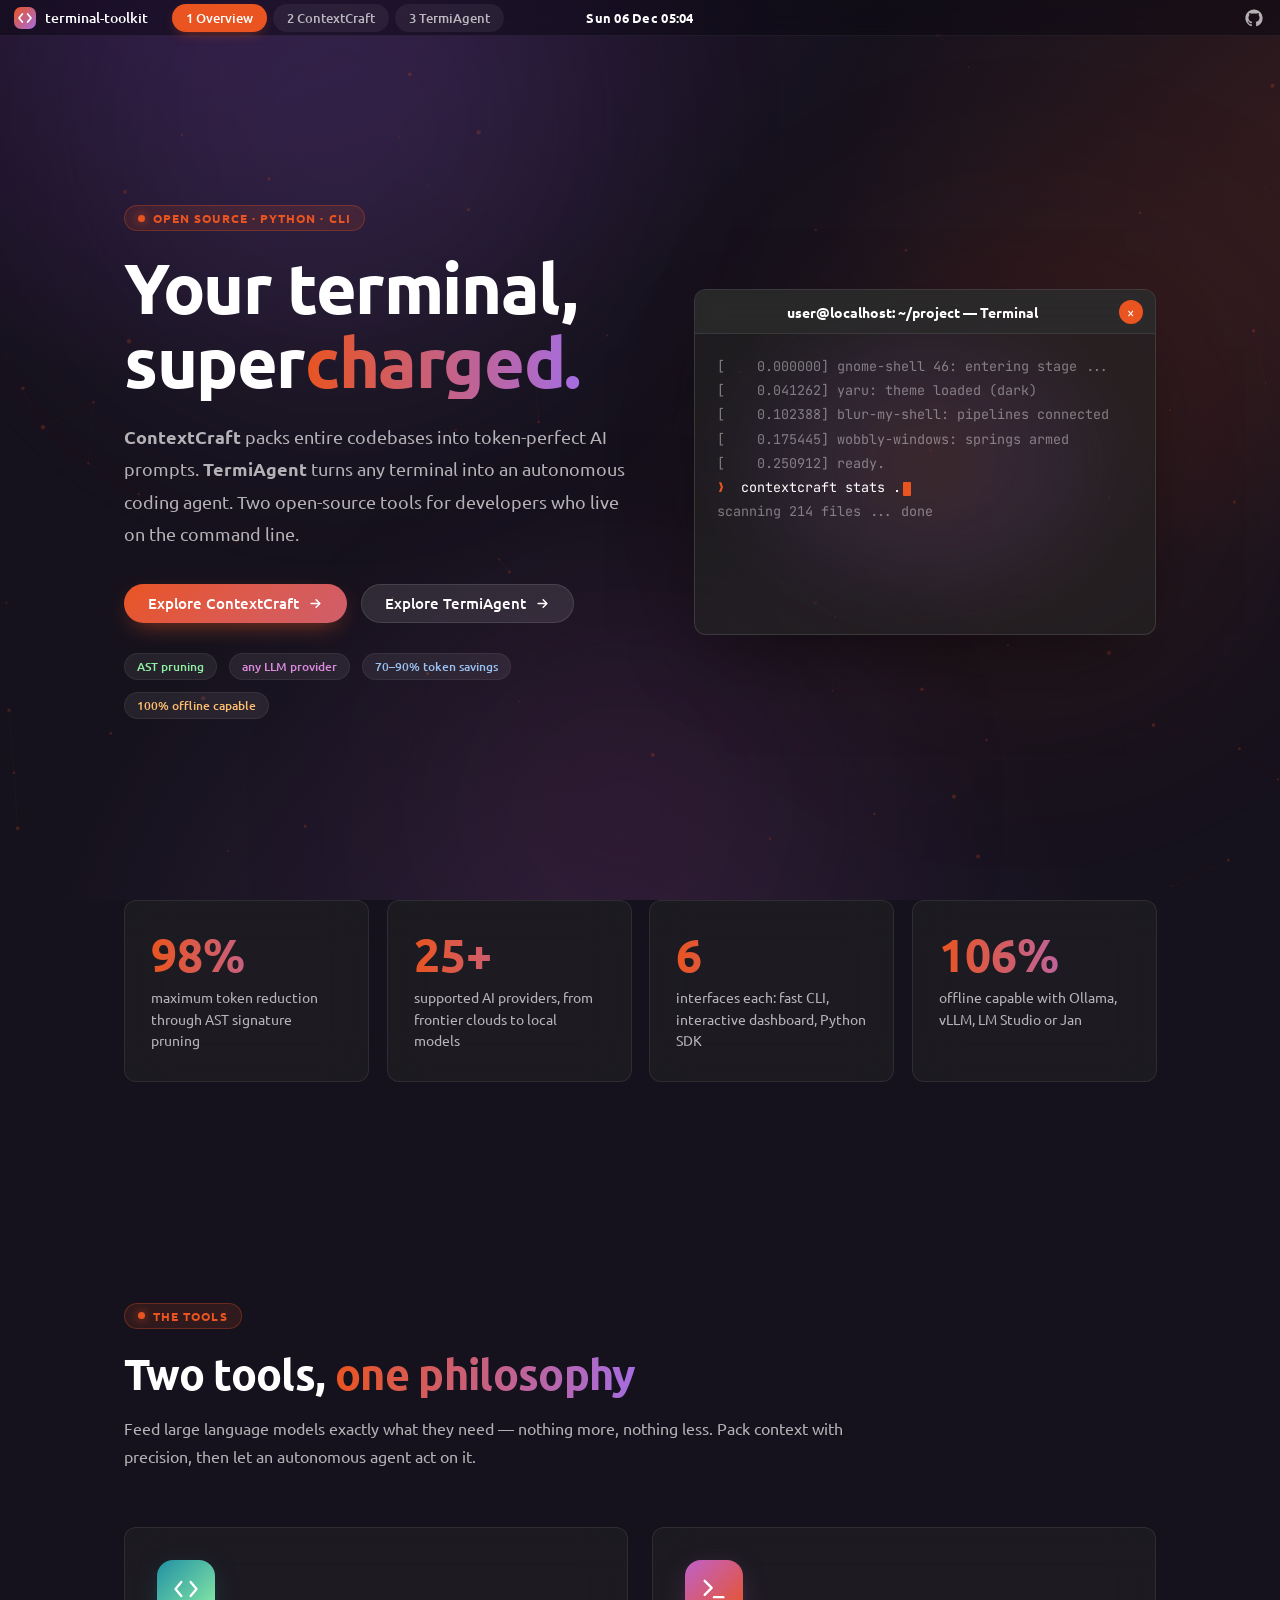
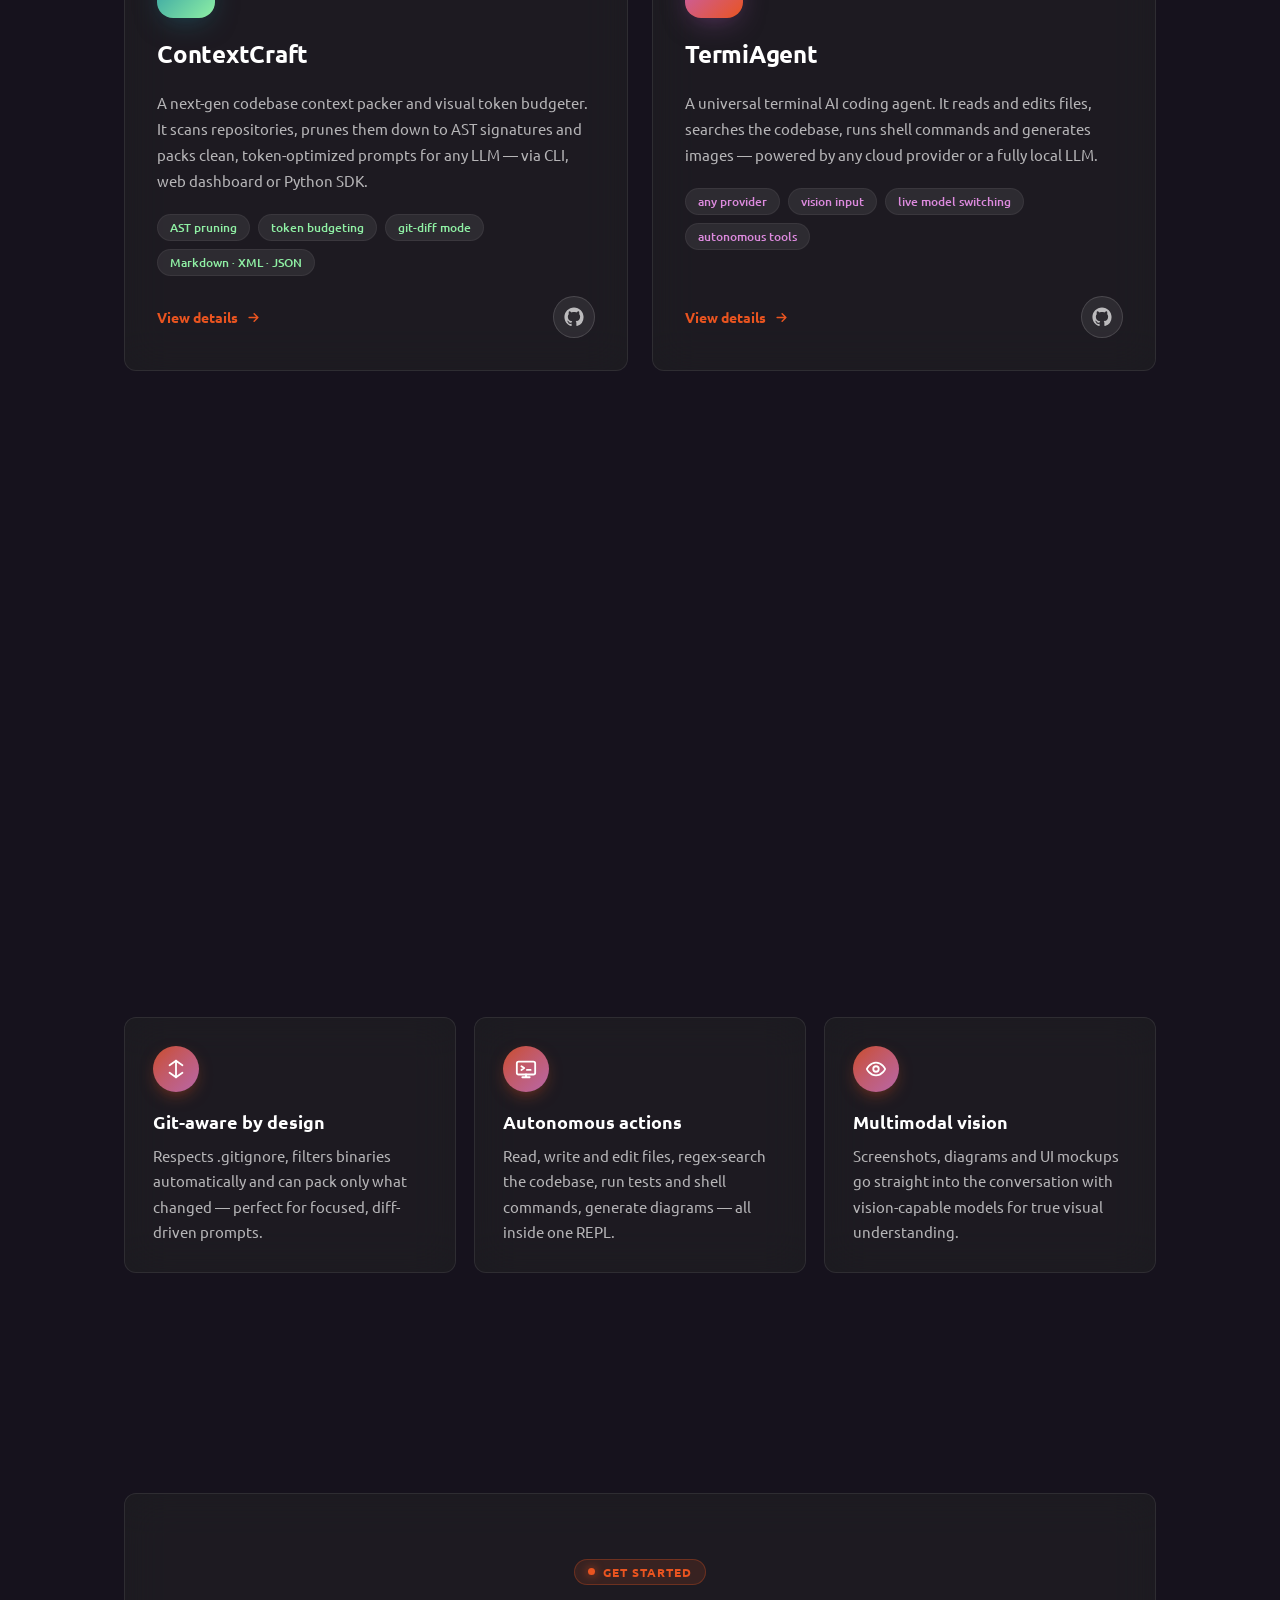
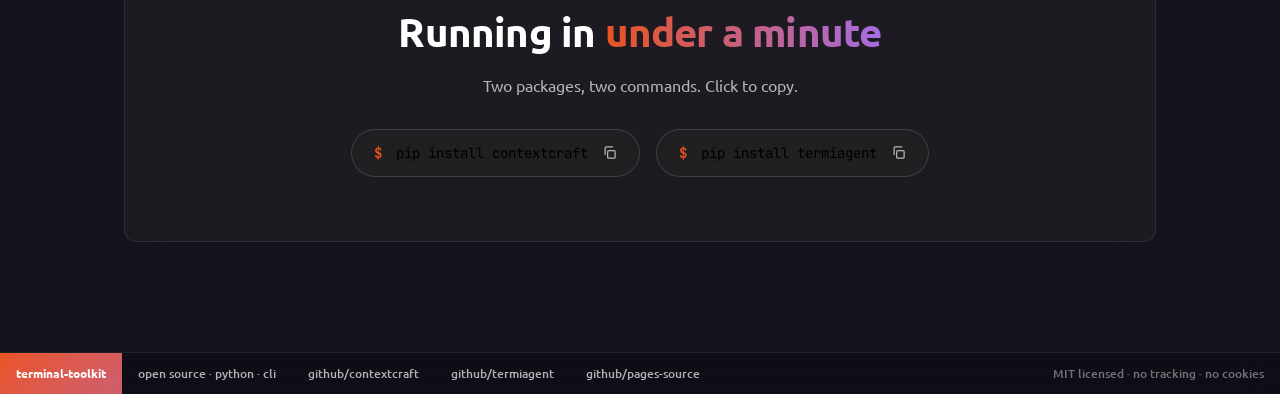
==== commit f363b098: "Motion upgrade: winOpen, floaty, sheen, spinBorder, pulseDot, logoPulse, dock magnification, wall dr" ====
--- a/index.html
+++ b/index.html
@@ -5,10 +5,10 @@
   <meta name="viewport" content="width=device-width, initial-scale=1.0, viewport-fit=cover" />
   <title>Terminal Toolkit — ContextCraft × TermiAgent</title>
   <meta name="description" content="Two open-source tools for the AI-native terminal: a token-perfect codebase context packer and a universal terminal AI coding agent." />
-  <link rel="icon" href="data:image/svg+xml,%3Csvg xmlns='http://www.w3.org/2000/svg' viewBox='0 0 32 32'%3E%3Cdefs%3E%3ClinearGradient id='g' x1='0' y1='0' x2='1' y2='1'%3E%3Cstop offset='0' stop-color='%23f0d190'/%3E%3Cstop offset='1' stop-color='%23c9824e'/%3E%3C/linearGradient%3E%3C/defs%3E%3Crect width='32' height='32' rx='8' fill='url(%23g)'/%3E%3Cpath d='M12 10l-6 6 6 6M20 10l6 6-6 6' stroke='white' stroke-width='2.4' fill='none' stroke-linecap='round' stroke-linejoin='round'/%3E%3C/svg%3E" />
+  <link rel="icon" href="data:image/svg+xml,%3Csvg xmlns='http://www.w3.org/2000/svg' viewBox='0 0 32 32'%3E%3Cdefs%3E%3ClinearGradient id='g' x1='0' y1='0' x2='1' y2='1'%3E%3Cstop offset='0' stop-color='%23E95420'/%3E%3Cstop offset='1' stop-color='%23a56de2'/%3E%3C/linearGradient%3E%3C/defs%3E%3Crect width='32' height='32' rx='8' fill='url(%23g)'/%3E%3Cpath d='M12 10l-6 6 6 6M20 10l6 6-6 6' stroke='white' stroke-width='2.4' fill='none' stroke-linecap='round' stroke-linejoin='round'/%3E%3C/svg%3E" />
   <link rel="preconnect" href="https://fonts.googleapis.com" />
   <link rel="preconnect" href="https://fonts.gstatic.com" crossorigin />
-  <link href="https://fonts.googleapis.com/css2?family=Fraunces:ital,opsz,wght@0,9..144,400;0,9..144,500;0,9..144,600;1,9..144,400;1,9..144,500&family=Inter:wght@400;500;600&family=JetBrains+Mono:wght@400;500;600&display=swap" rel="stylesheet" />
+  <link href="https://fonts.googleapis.com/css2?family=Ubuntu:wght@400;500;700&family=JetBrains+Mono:wght@400;500;700&display=swap" rel="stylesheet" />
   <link rel="stylesheet" href="css/style.css" />
 </head>
 <body data-accent="home">
@@ -24,23 +24,28 @@
   <div class="cursor-glow" aria-hidden="true"></div>
 
   <header class="nav">
-    <a class="brand" href="index.html">
-      <span class="logo">
-        <svg width="18" height="18" viewBox="0 0 24 24" fill="none" stroke="#0c0a07" stroke-width="2.6" stroke-linecap="round" stroke-linejoin="round"><path d="M8 6l-5 6 5 6"/><path d="M16 6l5 6-5 6"/></svg>
-      </span>
-      Terminal Toolkit
-    </a>
-    <nav class="nav-links" aria-label="Main">
-      <a href="index.html">Overview</a>
-      <a href="contextcraft.html">ContextCraft</a>
-      <a href="termiagent.html">TermiAgent</a>
-    </nav>
+    <div class="wm-left">
+      <a class="brand" href="index.html">
+        <span class="logo">
+          <svg width="16" height="16" viewBox="0 0 24 24" fill="none" stroke="currentColor" stroke-width="2.6" stroke-linecap="round" stroke-linejoin="round"><path d="M8 6l-5 6 5 6"/><path d="M16 6l5 6-5 6"/></svg>
+        </span>
+        terminal-toolkit
+      </a>
+      <nav class="nav-links" aria-label="Main">
+        <a href="index.html">1 Overview</a>
+        <a href="contextcraft.html">2 ContextCraft</a>
+        <a href="termiagent.html">3 TermiAgent</a>
+      </nav>
+    </div>
+    <div class="wm-clock"><span class="clock" id="clock" aria-hidden="true">--:--</span></div>
+    <div class="wm-right">
     <a class="nav-gh" href="https://github.com/Jonny-IT1/jonny-it1.github.io" target="_blank" rel="noopener" aria-label="Website source on GitHub">
       <svg width="18" height="18" viewBox="0 0 24 24" fill="currentColor" aria-hidden="true"><path d="M12 .5C5.65.5.5 5.65.5 12c0 5.08 3.29 9.39 7.86 10.91.58.11.79-.25.79-.56 0-.27-.01-1.17-.02-2.12-3.2.7-3.88-1.36-3.88-1.36-.52-1.33-1.28-1.68-1.28-1.68-1.04-.71.08-.7.08-.7 1.15.08 1.76 1.19 1.76 1.19 1.03 1.75 2.69 1.25 3.34.95.1-.74.4-1.25.72-1.54-2.55-.29-5.24-1.28-5.24-5.68 0-1.26.45-2.28 1.19-3.09-.12-.29-.52-1.46.11-3.05 0 0 .97-.31 3.18 1.18.92-.26 1.9-.38 2.88-.39.98.01 1.96.13 2.88.39 2.2-1.49 3.17-1.18 3.17-1.18.63 1.59.23 2.76.12 3.05.74.81 1.18 1.83 1.18 3.09 0 4.41-2.69 5.38-5.25 5.66.41.35.77 1.05.77 2.12 0 1.53-.01 2.76-.01 3.14 0 .3.2.67.8.55A11.52 11.52 0 0 0 23.5 12C23.5 5.65 18.35.5 12 .5z"/></svg>
     </a>
     <button class="nav-toggle" aria-label="Menu" aria-expanded="false" type="button">
       <span></span><span></span><span></span>
     </button>
+    </div>
   </header>
 
   <main>
@@ -53,7 +58,7 @@
           <h1 class="hero-title">
             <span class="word" style="animation-delay:.05s">Your</span>
             <span class="word" style="animation-delay:.12s">terminal,</span><br />
-            <span class="word" style="animation-delay:.19s">super</span><span class="word grad-text it" style="animation-delay:.26s">charged.</span>
+            <span class="word" style="animation-delay:.19s">super</span><span class="word grad-text" style="animation-delay:.26s">charged.</span>
           </h1>
           <p class="hero-sub fade" style="--d:.45s">
             <strong>ContextCraft</strong> packs entire codebases into token-perfect AI prompts.
@@ -79,10 +84,10 @@
         </div>
         <div class="hero-visual fade" style="--d:.65s">
           <div class="glow" aria-hidden="true"></div>
-          <div class="term">
+          <div class="term" data-wobble>
             <div class="term-head">
-              <div class="dots"><span></span><span></span><span></span></div>
-              <span class="term-title">~ /project — zsh</span>
+              <span class="term-title">user@localhost: ~/project &mdash; Terminal</span>
+              <span class="term-actions" aria-hidden="true"><span class="csd-close">&#215;</span></span>
             </div>
             <div class="term-body" data-term="home"></div>
           </div>
@@ -260,25 +265,13 @@
   </main>
 
   <footer>
-    <div class="wrap footer-inner">
-      <div>
-        <span>Terminal Toolkit — two open-source tools for the terminal-native developer.</span>
-        <div class="foot-links">
-          <a href="https://github.com/Jonny-IT1/contextcraft" target="_blank" rel="noopener">
-            <svg width="14" height="14" viewBox="0 0 24 24" fill="currentColor" aria-hidden="true"><path d="M12 .5C5.65.5.5 5.65.5 12c0 5.08 3.29 9.39 7.86 10.91.58.11.79-.25.79-.56 0-.27-.01-1.17-.02-2.12-3.2.7-3.88-1.36-3.88-1.36-.52-1.33-1.28-1.68-1.28-1.68-1.04-.71.08-.7.08-.7 1.15.08 1.76 1.19 1.76 1.19 1.03 1.75 2.69 1.25 3.34.95.1-.74.4-1.25.72-1.54-2.55-.29-5.24-1.28-5.24-5.68 0-1.26.45-2.28 1.19-3.09-.12-.29-.52-1.46.11-3.05 0 0 .97-.31 3.18 1.18.92-.26 1.9-.38 2.88-.39.98.01 1.96.13 2.88.39 2.2-1.49 3.17-1.18 3.17-1.18.63 1.59.23 2.76.12 3.05.74.81 1.18 1.83 1.18 3.09 0 4.41-2.69 5.38-5.25 5.66.41.35.77 1.05.77 2.12 0 1.53-.01 2.76-.01 3.14 0 .3.2.67.8.55A11.52 11.52 0 0 0 23.5 12C23.5 5.65 18.35.5 12 .5z"/></svg>
-            ContextCraft on GitHub
-          </a>
-          <a href="https://github.com/Jonny-IT1/termiagent" target="_blank" rel="noopener">
-            <svg width="14" height="14" viewBox="0 0 24 24" fill="currentColor" aria-hidden="true"><path d="M12 .5C5.65.5.5 5.65.5 12c0 5.08 3.29 9.39 7.86 10.91.58.11.79-.25.79-.56 0-.27-.01-1.17-.02-2.12-3.2.7-3.88-1.36-3.88-1.36-.52-1.33-1.28-1.68-1.28-1.68-1.04-.71.08-.7.08-.7 1.15.08 1.76 1.19 1.76 1.19 1.03 1.75 2.69 1.25 3.34.95.1-.74.4-1.25.72-1.54-2.55-.29-5.24-1.28-5.24-5.68 0-1.26.45-2.28 1.19-3.09-.12-.29-.52-1.46.11-3.05 0 0 .97-.31 3.18 1.18.92-.26 1.9-.38 2.88-.39.98.01 1.96.13 2.88.39 2.2-1.49 3.17-1.18 3.17-1.18.63 1.59.23 2.76.12 3.05.74.81 1.18 1.83 1.18 3.09 0 4.41-2.69 5.38-5.25 5.66.41.35.77 1.05.77 2.12 0 1.53-.01 2.76-.01 3.14 0 .3.2.67.8.55A11.52 11.52 0 0 0 23.5 12C23.5 5.65 18.35.5 12 .5z"/></svg>
-            TermiAgent on GitHub
-          </a>
-          <a href="https://github.com/Jonny-IT1/jonny-it1.github.io" target="_blank" rel="noopener">
-            <svg width="14" height="14" viewBox="0 0 24 24" fill="currentColor" aria-hidden="true"><path d="M12 .5C5.65.5.5 5.65.5 12c0 5.08 3.29 9.39 7.86 10.91.58.11.79-.25.79-.56 0-.27-.01-1.17-.02-2.12-3.2.7-3.88-1.36-3.88-1.36-.52-1.33-1.28-1.68-1.28-1.68-1.04-.71.08-.7.08-.7 1.15.08 1.76 1.19 1.76 1.19 1.03 1.75 2.69 1.25 3.34.95.1-.74.4-1.25.72-1.54-2.55-.29-5.24-1.28-5.24-5.68 0-1.26.45-2.28 1.19-3.09-.12-.29-.52-1.46.11-3.05 0 0 .97-.31 3.18 1.18.92-.26 1.9-.38 2.88-.39.98.01 1.96.13 2.88.39 2.2-1.49 3.17-1.18 3.17-1.18.63 1.59.23 2.76.12 3.05.74.81 1.18 1.83 1.18 3.09 0 4.41-2.69 5.38-5.25 5.66.41.35.77 1.05.77 2.12 0 1.53-.01 2.76-.01 3.14 0 .3.2.67.8.55A11.52 11.52 0 0 0 23.5 12C23.5 5.65 18.35.5 12 .5z"/></svg>
-            Website source
-          </a>
-        </div>
-      </div>
-      <span class="mono">MIT Licensed &middot; No tracking &middot; No cookies</span>
+    <div class="footer-bar">
+      <span class="fseg fseg-accent">terminal-toolkit</span>
+      <span class="fseg">open source &middot; python &middot; cli</span>
+      <a class="fseg" href="https://github.com/Jonny-IT1/contextcraft" target="_blank" rel="noopener">github/contextcraft</a>
+      <a class="fseg" href="https://github.com/Jonny-IT1/termiagent" target="_blank" rel="noopener">github/termiagent</a>
+      <a class="fseg" href="https://github.com/Jonny-IT1/jonny-it1.github.io" target="_blank" rel="noopener">github/pages-source</a>
+      <span class="fseg fseg-right">MIT licensed &middot; no tracking &middot; no cookies</span>
     </div>
   </footer>
 
--- a/css/style.css
+++ b/css/style.css
@@ -1,16 +1,9 @@
 /* ============================================================
    Terminal Toolkit — ContextCraft × TermiAgent
-   AURUM · dark luxe editorial design system
-   v3 relaunch: champagne-gold palette, serif display,
-   refined glass, warm glows
+   GNOME / Ubuntu variant: Yaru dark, frosted blur windows
+   (Blur my Shell), CSD header bars, wobbly windows,
+   pill buttons, overview-style reveals
    ============================================================ */
-
-/* ---------- 0. Animated custom property ---------- */
-@property --angle {
-  syntax: "<angle>";
-  initial-value: 0deg;
-  inherits: false;
-}
 
 /* ---------- 1. Tokens & reset ---------- */
 *,
@@ -18,29 +11,37 @@
 *::after { box-sizing: border-box; margin: 0; padding: 0; }
 
 :root {
-  --bg: #0c0a07;
-  --bg-2: #14110b;
-  --panel: rgba(28, 23, 15, 0.72);
-  --panel-solid: #17130d;
-  --text: #f3eee3;
-  --muted: #b0a78f;
-  --dim: #6e6654;
-  --line: rgba(243, 238, 227, 0.09);
-  --line-strong: rgba(232, 200, 119, 0.34);
-  --gold: rgba(232, 200, 119, 0.14);
-  --radius: 16px;
-  --a1: #e3b85c; /* champagne gold */
-  --a2: #c9824e; /* burnished copper */
-  --a3: #a8b98a; /* sage */
-  --a4: #d98a7e; /* terracotta rose */
-  --nav-h: 72px;
-  --font-display: "Fraunces", Georgia, "Times New Roman", serif;
-  --font-body: "Inter", "Segoe UI", system-ui, sans-serif;
-  --font-mono: "JetBrains Mono", "Cascadia Code", ui-monospace, monospace;
-}
-
-body[data-accent="cc"] { --a1: #efd79b; --a2: #e3b85c; }
-body[data-accent="ta"] { --a1: #d98a7e; --a2: #e3b85c; }
+  /* GNOME 46+ dark surfaces */
+  --bg: #16121d;
+  --panel: rgba(36, 36, 36, 0.55);
+  --panel-solid: #242424;
+  --headerbar: rgba(48, 48, 48, 0.62);
+  --text: #ffffff;
+  --muted: rgba(255, 255, 255, 0.68);
+  --dim: rgba(255, 255, 255, 0.42);
+  --line: rgba(255, 255, 255, 0.08);
+  --line-strong: rgba(255, 255, 255, 0.14);
+  --radius: 12px;
+  --radius-pill: 999px;
+  --shadow: 0 14px 38px -12px rgba(0, 0, 0, 0.45);
+  --shadow-big: 0 30px 80px -30px rgba(0, 0, 0, 0.65);
+  --blur: blur(22px) saturate(1.35);
+  /* Ubuntu Yaru accents */
+  --ubuntu-orange: #e95420;
+  --ubuntu-violet: #a56de2;
+  /* page accent */
+  --a1: #e95420;
+  --a2: #a56de2;
+  --green: #8ff0a4;
+  --red: #f66151;
+  --nav-h: 36px;
+  --font-display: "Ubuntu", "Cantarell", "Segoe UI", system-ui, sans-serif;
+  --font-body: "Ubuntu", "Cantarell", "Segoe UI", system-ui, sans-serif;
+  --font-mono: "JetBrains Mono", "Ubuntu Mono", ui-monospace, monospace;
+}
+
+body[data-accent="cc"] { --a1: #2190a4; --a2: #99c1f1; }
+body[data-accent="ta"] { --a1: #c061cb; --a2: #e95420; }
 
 html { scroll-behavior: smooth; }
 
@@ -59,65 +60,67 @@
 
 p { overflow-wrap: break-word; }
 
-::selection { background: rgba(227, 184, 92, 0.32); color: #fff8e7; }
+::selection { background: var(--a1); color: #fff; }
 
 a:focus-visible,
 button:focus-visible {
   outline: 2px solid var(--a1);
-  outline-offset: 3px;
-  border-radius: 8px;
-}
-
-/* ---------- 2. Ambient background ---------- */
+  outline-offset: 2px;
+  border-radius: 6px;
+}
+
+* { scrollbar-width: thin; scrollbar-color: rgba(255, 255, 255, 0.22) transparent; }
+::-webkit-scrollbar { width: 10px; height: 10px; }
+::-webkit-scrollbar-thumb { background: rgba(255, 255, 255, 0.20); border-radius: 999px; }
+::-webkit-scrollbar-thumb:hover { background: var(--a1); }
+::-webkit-scrollbar-track { background: transparent; }
+
+/* ---------- 2. Ambient wallpaper (mesh gradient) ---------- */
 .bg {
   position: fixed;
   inset: 0;
   z-index: -2;
   overflow: hidden;
   background:
-    radial-gradient(1250px 850px at 85% -12%, rgba(227, 184, 92, 0.11), transparent 62%),
-    radial-gradient(1000px 720px at -12% 34%, rgba(201, 130, 78, 0.10), transparent 62%),
-    radial-gradient(920px 620px at 52% 132%, rgba(217, 138, 126, 0.07), transparent 60%),
+    radial-gradient(1200px 800px at 15% -10%, rgba(60, 30, 90, 0.55), transparent 60%),
+    radial-gradient(1000px 700px at 110% 20%, color-mix(in srgb, var(--a1) 16%, transparent), transparent 58%),
+    radial-gradient(900px 900px at 45% 115%, color-mix(in srgb, var(--a2) 14%, transparent), transparent 60%),
     var(--bg);
-}
-
-/* fine film grain — the "print" finish */
-.bg::after {
-  content: "";
-  position: absolute;
-  inset: 0;
-  opacity: 0.5;
-  background-image: url("data:image/svg+xml,%3Csvg xmlns='http://www.w3.org/2000/svg' width='140' height='140'%3E%3Cfilter id='n'%3E%3CfeTurbulence type='fractalNoise' baseFrequency='0.9' numOctaves='2' stitchTiles='stitch'/%3E%3CfeColorMatrix type='saturate' values='0'/%3E%3C/filter%3E%3Crect width='100%25' height='100%25' filter='url(%23n)' opacity='0.05'/%3E%3C/svg%3E");
-  pointer-events: none;
 }
 
 .bg .orb {
   position: absolute;
   border-radius: 50%;
-  filter: blur(100px);
+  filter: blur(110px);
   opacity: 0.55;
-  animation: drift 24s ease-in-out infinite alternate;
+  animation: drift 22s ease-in-out infinite alternate;
   translate: 0 var(--oy, 0px);
   will-change: transform, translate;
 }
-.bg .orb.o1 { width: 480px; height: 480px; background: rgba(227, 184, 92, 0.16); top: -110px; left: 7vw; }
-.bg .orb.o2 { width: 420px; height: 420px; background: rgba(201, 130, 78, 0.14); top: 26vh; right: 5vw; animation-delay: -8s; }
-.bg .orb.o3 { width: 340px; height: 340px; background: rgba(217, 138, 126, 0.11); bottom: -90px; left: 37vw; animation-delay: -15s; }
+.bg .orb.o1 {
+  width: 520px; height: 520px;
+  background: color-mix(in srgb, var(--a2) 24%, transparent);
+  top: -140px; left: 6vw;
+}
+.bg .orb.o2 {
+  width: 460px; height: 460px;
+  background: color-mix(in srgb, var(--a1) 20%, transparent);
+  top: 26vh; right: 2vw;
+  animation-delay: -8s;
+}
+.bg .orb.o3 {
+  width: 380px; height: 380px;
+  background: rgba(119, 41, 83, 0.30);
+  bottom: -100px; left: 34vw;
+  animation-delay: -15s;
+}
 
 @keyframes drift {
-  to { transform: translate(70px, 50px) scale(1.1); }
-}
-
-.bg .grid {
-  position: absolute;
-  inset: 0;
-  background-image:
-    linear-gradient(rgba(243, 238, 227, 0.028) 1px, transparent 1px),
-    linear-gradient(90deg, rgba(243, 238, 227, 0.028) 1px, transparent 1px);
-  background-size: 56px 56px;
-  -webkit-mask-image: radial-gradient(ellipse 95% 65% at 50% 0%, #000 35%, transparent 78%);
-  mask-image: radial-gradient(ellipse 95% 65% at 50% 0%, #000 35%, transparent 78%);
-}
+  to { transform: translate(80px, 60px) scale(1.12); }
+}
+
+/* GNOME wallpapers have no grid */
+.bg .grid { display: none; }
 
 /* ---------- 3. Cursor glow (desktop only, JS-driven) ---------- */
 .cursor-glow {
@@ -130,7 +133,7 @@
   border-radius: 50%;
   pointer-events: none;
   z-index: 1;
-  background: radial-gradient(circle, rgba(227, 184, 92, 0.055), transparent 62%);
+  background: radial-gradient(circle, color-mix(in srgb, var(--a1) 9%, transparent), transparent 62%);
   opacity: 0;
   transition: opacity 0.6s ease;
   will-change: left, top;
@@ -141,121 +144,130 @@
 .progress {
   position: fixed;
   top: 0; left: 0;
-  height: 2px;
+  height: 3px;
   width: 0%;
   z-index: 100;
-  background: linear-gradient(90deg, var(--a2), var(--a1));
-  box-shadow: 0 0 14px rgba(227, 184, 92, 0.8);
+  border-radius: 0 999px 999px 0;
+  background: linear-gradient(90deg, var(--a1), var(--a2));
   transition: width 80ms linear;
 }
 
-/* ---------- 5. Navigation ---------- */
+/* ---------- 5. GNOME Shell top bar ---------- */
 .nav {
   position: fixed;
   top: 0; left: 0; right: 0;
   z-index: 90;
+  height: var(--nav-h);
   display: flex;
   justify-content: space-between;
-  align-items: center;
-  gap: 16px;
-  padding: 18px max(clamp(20px, 5vw, 64px), env(safe-area-inset-left));
-  padding-right: max(clamp(20px, 5vw, 64px), env(safe-area-inset-right));
-  transition: background 0.35s, padding 0.35s, border-color 0.35s;
-  border-bottom: 1px solid transparent;
+  align-items: stretch;
+  background: rgba(12, 10, 18, 0.55);
+  -webkit-backdrop-filter: blur(18px) saturate(1.4);
+  backdrop-filter: blur(18px) saturate(1.4);
+  border-bottom: 1px solid rgba(255, 255, 255, 0.06);
+  transition: box-shadow 0.35s;
 }
 .nav.scrolled {
-  background: rgba(12, 10, 7, 0.82);
-  -webkit-backdrop-filter: blur(18px) saturate(1.2);
-  backdrop-filter: blur(18px) saturate(1.2);
-  border-bottom-color: var(--line);
-  padding-block: 12px;
+  box-shadow: 0 10px 30px -18px rgba(0, 0, 0, 0.8);
+}
+
+.wm-left, .wm-right { display: flex; align-items: stretch; min-width: 0; }
+
+/* centered shell clock */
+.wm-clock {
+  position: absolute;
+  left: 50%;
+  top: 0;
+  transform: translateX(-50%);
+  display: flex;
+  align-items: center;
+  height: 100%;
+  pointer-events: none;
 }
 
 .brand {
   display: inline-flex;
   align-items: center;
-  gap: 11px;
-  font-family: var(--font-display);
+  gap: 9px;
+  padding: 0 14px;
+  font-family: var(--font-body);
   font-weight: 500;
-  font-size: 1.08rem;
-  letter-spacing: 0.01em;
+  font-size: 0.86rem;
+  color: var(--text);
+  white-space: nowrap;
 }
 .brand .logo {
-  width: 32px; height: 32px;
-  border-radius: 10px;
+  width: 22px; height: 22px;
+  border-radius: 7px;
   display: grid;
   place-items: center;
-  background: linear-gradient(135deg, var(--a1), var(--a2));
-  box-shadow: 0 0 22px rgba(227, 184, 92, 0.35), 0 0 22px rgba(201, 130, 78, 0.22);
-  animation: logoPulse 5s ease-in-out infinite;
+  background: linear-gradient(135deg, var(--ubuntu-orange), var(--ubuntu-violet));
+  color: #fff;
   flex: none;
-}
-@keyframes logoPulse {
-  0%, 100% { box-shadow: 0 0 20px rgba(227, 184, 92, 0.32), 0 0 20px rgba(201, 130, 78, 0.2); }
-  50% { box-shadow: 0 0 34px rgba(227, 184, 92, 0.55), 0 0 34px rgba(201, 130, 78, 0.35); }
-}
-
-/* --- links: editorial underline --- */
-.nav-links {
-  display: flex;
-  gap: 6px;
-  align-items: center;
-}
+  transition: transform 0.25s cubic-bezier(0.34, 1.56, 0.64, 1), filter 0.25s;
+}
+.brand:hover .logo { transform: scale(1.08) rotate(-4deg); filter: brightness(1.12); }
+
+/* workspace pills */
+.nav-links { display: flex; align-items: center; gap: 6px; padding: 0 10px; }
 .nav-links a {
-  position: relative;
-  padding: 8px 15px;
-  border-radius: 999px;
-  font-size: 0.92rem;
+  display: inline-flex;
+  align-items: center;
+  padding: 5px 14px;
+  font-family: var(--font-body);
+  font-weight: 500;
+  font-size: 0.82rem;
+  border-radius: var(--radius-pill);
   color: var(--muted);
-  transition: color 0.25s;
-}
-.nav-links a::after {
-  content: "";
-  position: absolute;
-  left: 16px;
-  right: 16px;
-  bottom: 4px;
-  height: 1.5px;
-  border-radius: 2px;
-  background: linear-gradient(90deg, var(--a1), var(--a2));
-  transform: scaleX(0);
-  transform-origin: left center;
-  transition: transform 0.3s cubic-bezier(0.2, 0.7, 0.2, 1);
-}
-.nav-links a:hover { color: var(--text); }
-.nav-links a:hover::after { transform: scaleX(1); }
-.nav-links a.active { color: var(--a1); }
-.nav-links a.active::after { transform: scaleX(1); }
-
-/* --- GitHub icon button in nav --- */
+  background: rgba(255, 255, 255, 0.06);
+  transition: color 0.22s, background 0.22s, transform 0.22s;
+  white-space: nowrap;
+}
+.nav-links a:hover {
+  color: var(--text);
+  background: rgba(255, 255, 255, 0.12);
+  transform: translateY(-1px);
+}
+.nav-links a.active {
+  color: #fff;
+  background: var(--a1);
+  box-shadow: 0 4px 14px -6px color-mix(in srgb, var(--a1) 70%, transparent);
+}
+
+/* shell clock */
+.clock {
+  display: inline-flex;
+  align-items: center;
+  padding: 0 12px;
+  font-family: var(--font-body);
+  font-weight: 700;
+  font-size: 0.82rem;
+  color: var(--text);
+  letter-spacing: 0.02em;
+  white-space: nowrap;
+  user-select: none;
+}
+
 .nav-gh {
-  width: 38px;
-  height: 38px;
-  border-radius: 11px;
+  width: 40px;
   display: grid;
   place-items: center;
-  border: 1px solid var(--line);
-  background: rgba(243, 238, 227, 0.03);
+  border-radius: var(--radius-pill);
+  margin: 4px 6px;
   color: var(--muted);
-  transition: color 0.25s, border-color 0.25s, background 0.25s, transform 0.25s, box-shadow 0.25s;
+  transition: color 0.25s, background 0.25s;
   flex: none;
 }
 .nav-gh:hover {
-  color: var(--a1);
-  border-color: var(--line-strong);
-  background: rgba(227, 184, 92, 0.06);
-  transform: translateY(-2px);
-  box-shadow: 0 12px 28px -14px rgba(0, 0, 0, 0.8);
-}
-
-/* --- animated hamburger --- */
+  color: var(--text);
+  background: rgba(255, 255, 255, 0.10);
+}
+
 .nav-toggle {
   display: none;
-  width: 42px;
-  height: 42px;
-  border-radius: 11px;
-  border: 1px solid var(--line);
-  background: rgba(243, 238, 227, 0.03);
+  width: 40px;
+  border: none;
+  background: transparent;
   color: var(--text);
   cursor: pointer;
   flex-direction: column;
@@ -270,66 +282,52 @@
   height: 2px;
   border-radius: 2px;
   background: currentColor;
-  transition: transform 0.3s cubic-bezier(0.2, 0.7, 0.2, 1), opacity 0.25s, width 0.3s;
-}
-.nav-toggle span:nth-child(2) { width: 13px; align-self: flex-start; margin-left: 2px; }
+  transition: transform 0.3s cubic-bezier(0.34, 1.56, 0.64, 1), opacity 0.25s;
+}
+.nav-toggle span:nth-child(2) { width: 13px; align-self: flex-start; margin-left: 9px; }
 body.nav-open .nav-toggle span:nth-child(1) { transform: translateY(7px) rotate(45deg); }
 body.nav-open .nav-toggle span:nth-child(2) { opacity: 0; transform: translateX(-6px); }
 body.nav-open .nav-toggle span:nth-child(3) { transform: translateY(-7px) rotate(-45deg); }
 
-/* ---------- 6. Buttons ---------- */
+/* ---------- 6. Buttons (GNOME pills) ---------- */
 .btn {
   display: inline-flex;
   align-items: center;
   gap: 9px;
-  padding: 14px 26px;
-  border-radius: 999px;
+  padding: 12px 24px;
+  border-radius: var(--radius-pill);
   font-family: var(--font-body);
-  font-weight: 600;
+  font-weight: 500;
   font-size: 0.95rem;
   line-height: 1;
   cursor: pointer;
-  border: 1px solid transparent;
-  transition: transform 0.25s, box-shadow 0.25s, background 0.25s, border-color 0.25s;
+  border: none;
+  transition: transform 0.22s cubic-bezier(0.34, 1.56, 0.64, 1), box-shadow 0.22s, background 0.22s, filter 0.22s, color 0.22s;
 }
 .btn .arrow { transition: transform 0.25s; }
 .btn:hover .arrow { transform: translateX(4px); }
-.btn:active { transform: scale(0.98); }
+.btn:active { transform: scale(0.97); }
 
 .btn-primary {
-  position: relative;
-  overflow: hidden;
-  background: linear-gradient(135deg, #f0d190, var(--a1) 55%, var(--a2));
-  color: #211708;
-  box-shadow: 0 12px 38px -12px rgba(227, 184, 92, 0.65);
-}
-.btn-primary::before {
-  content: "";
-  position: absolute;
-  top: 0;
-  left: -80%;
-  width: 55%;
-  height: 100%;
-  background: linear-gradient(105deg, transparent, rgba(255, 255, 255, 0.45), transparent);
-  transform: skewX(-20deg);
-  transition: left 0.65s ease;
-  pointer-events: none;
+  background: linear-gradient(135deg, var(--a1), color-mix(in srgb, var(--a1) 62%, var(--a2)));
+  color: #fff;
+  box-shadow: 0 8px 24px -10px color-mix(in srgb, var(--a1) 75%, transparent);
 }
 .btn-primary:hover {
+  filter: brightness(1.1);
   transform: translateY(-2px);
-  box-shadow: 0 18px 48px -12px rgba(227, 184, 92, 0.8);
-}
-.btn-primary:hover::before { left: 135%; }
+  box-shadow: 0 14px 34px -12px color-mix(in srgb, var(--a1) 80%, transparent);
+}
 
 .btn-ghost {
-  border-color: rgba(232, 200, 119, 0.26);
-  background: rgba(227, 184, 92, 0.04);
+  background: rgba(255, 255, 255, 0.10);
   color: var(--text);
+  box-shadow: inset 0 0 0 1px rgba(255, 255, 255, 0.10);
 }
 .btn-ghost:hover {
-  background: rgba(227, 184, 92, 0.09);
-  border-color: var(--line-strong);
+  background: rgba(255, 255, 255, 0.16);
   transform: translateY(-2px);
+  box-shadow: inset 0 0 0 1px rgba(255, 255, 255, 0.18);
 }
 
 /* ---------- 7. Layout primitives ---------- */
@@ -343,48 +341,41 @@
 
 .section-head { max-width: 720px; margin-bottom: clamp(34px, 5vw, 56px); }
 
+/* GNOME pill badge eyebrow */
 .eyebrow {
   display: inline-flex;
   align-items: center;
-  gap: 10px;
-  padding: 7px 15px;
-  border-radius: 999px;
-  border: 1px solid rgba(232, 200, 119, 0.2);
-  background: rgba(227, 184, 92, 0.05);
-  font-family: var(--font-mono);
-  font-size: 0.72rem;
-  letter-spacing: 0.16em;
+  gap: 8px;
+  font-family: var(--font-body);
+  font-size: 0.74rem;
+  font-weight: 700;
+  letter-spacing: 0.09em;
   text-transform: uppercase;
   color: var(--a1);
-  margin-bottom: 22px;
-}
-.eyebrow::before {
-  content: "";
-  width: 7px; height: 7px;
-  border-radius: 50%;
-  background: var(--a1);
-  box-shadow: 0 0 10px var(--a1);
-  animation: pulseDot 2.2s ease-in-out infinite;
-  flex: none;
-}
-@keyframes pulseDot {
-  0%, 100% { opacity: 1; transform: scale(1); }
-  50% { opacity: 0.45; transform: scale(0.75); }
+  background: color-mix(in srgb, var(--a1) 13%, transparent);
+  box-shadow: inset 0 0 0 1px color-mix(in srgb, var(--a1) 30%, transparent);
+  border-radius: var(--radius-pill);
+  padding: 5px 14px;
+  margin-bottom: 20px;
 }
 
 .section-title {
   font-family: var(--font-display);
-  font-weight: 500;
-  font-size: clamp(1.8rem, 3.8vw, 2.9rem);
+  font-weight: 700;
+  font-size: clamp(1.7rem, 3.6vw, 2.7rem);
   line-height: 1.14;
-  letter-spacing: -0.01em;
+  letter-spacing: -0.015em;
   margin-bottom: 16px;
 }
 
-.section-sub { color: var(--muted); font-size: clamp(0.95rem, 1.6vw, 1.05rem); line-height: 1.75; }
+.section-sub {
+  color: var(--muted);
+  font-size: clamp(0.95rem, 1.6vw, 1.02rem);
+  line-height: 1.75;
+}
 
 .grad-text {
-  background: linear-gradient(90deg, var(--a2), var(--a1), #f6e6b8, var(--a1), var(--a2));
+  background: linear-gradient(90deg, var(--a1), var(--a2), var(--a1));
   background-size: 200% auto;
   -webkit-background-clip: text;
   background-clip: text;
@@ -404,13 +395,6 @@
   padding-top: calc(var(--nav-h) + 48px);
   padding-bottom: 60px;
 }
-.hero::after {
-  content: "";
-  position: absolute;
-  left: 12%; right: 12%; bottom: 0;
-  height: 1px;
-  background: linear-gradient(90deg, transparent, rgba(232, 200, 119, 0.35), transparent);
-}
 
 .hero-grid {
   display: grid;
@@ -422,16 +406,12 @@
 
 .hero-title {
   font-family: var(--font-display);
-  font-weight: 400;
-  font-size: clamp(2.4rem, 6.4vw, 4.9rem);
-  line-height: 1.04;
+  font-weight: 700;
+  font-size: clamp(2.1rem, 6.2vw, 4.4rem);
+  line-height: 1.05;
   letter-spacing: -0.02em;
-  margin-bottom: 24px;
+  margin-bottom: 22px;
   text-wrap: balance;
-}
-.hero-title .word.it {
-  font-style: italic;
-  font-weight: 500;
 }
 
 .hero-sub {
@@ -440,6 +420,7 @@
   line-height: 1.8;
   max-width: 540px;
   margin-bottom: 34px;
+  text-wrap: pretty;
 }
 
 .hero-cta { display: flex; flex-wrap: wrap; gap: 14px; }
@@ -447,7 +428,7 @@
 .hero-meta {
   display: flex;
   flex-wrap: wrap;
-  gap: 10px;
+  gap: 12px;
   margin-top: 30px;
 }
 
@@ -456,7 +437,7 @@
   display: inline-block;
   opacity: 0;
   transform: translateY(34px);
-  animation: rise 0.9s cubic-bezier(0.2, 0.7, 0.2, 1) forwards;
+  animation: rise 0.9s cubic-bezier(0.25, 1, 0.5, 1) forwards;
 }
 @keyframes rise {
   to { opacity: 1; transform: none; }
@@ -464,98 +445,111 @@
 
 .fade {
   opacity: 0;
-  animation: rise 0.9s cubic-bezier(0.2, 0.7, 0.2, 1) forwards;
+  animation: rise 0.9s cubic-bezier(0.25, 1, 0.5, 1) forwards;
   animation-delay: var(--d, 0s);
 }
 
 .hero-meta .chip {
   opacity: 0;
-  animation: pop 0.55s cubic-bezier(0.2, 0.7, 0.2, 1) forwards;
+  animation: pop 0.55s cubic-bezier(0.34, 1.56, 0.64, 1) forwards;
 }
 .hero-meta .chip:nth-child(1) { animation-delay: 0.55s; }
 .hero-meta .chip:nth-child(2) { animation-delay: 0.62s; }
 .hero-meta .chip:nth-child(3) { animation-delay: 0.69s; }
 .hero-meta .chip:nth-child(4) { animation-delay: 0.76s; }
 @keyframes pop {
-  from { opacity: 0; transform: translateY(10px) scale(0.92); }
+  from { opacity: 0; transform: translateY(10px) scale(0.85); }
   to { opacity: 1; transform: none; }
 }
 
-.hero-visual { position: relative; perspective: 1400px; }
+.hero-visual { position: relative; }
 
 .hero-visual .glow {
   position: absolute;
-  inset: -8%;
+  inset: -10%;
   z-index: -1;
-  background: radial-gradient(closest-side, rgba(227, 184, 92, 0.18), rgba(201, 130, 78, 0.10), transparent 75%);
-  filter: blur(30px);
-}
-
-.hero-visual .term {
-  transform: rotateY(-7deg) rotateX(4deg) translateZ(0);
-  transition: transform 0.6s cubic-bezier(0.2, 0.7, 0.2, 1);
-  animation: floaty 7s ease-in-out infinite;
-}
-@media (hover: hover) {
-  .hero-visual:hover .term { transform: rotateY(0deg) rotateX(0deg); }
-}
-@keyframes floaty {
-  0%, 100% { translate: 0 0; }
-  50% { translate: 0 -12px; }
+  background: radial-gradient(closest-side,
+    color-mix(in srgb, var(--a1) 18%, transparent),
+    color-mix(in srgb, var(--a2) 16%, transparent),
+    transparent 75%);
+  filter: blur(36px);
 }
 
 canvas.net {
   position: absolute;
   inset: 0;
   z-index: -1;
-  opacity: 0.55;
+  opacity: 0.4;
   pointer-events: none;
 }
 
-/* ---------- 9. Terminal window ---------- */
+/* ---------- 9. Frosted CSD window (Blur my Shell) ---------- */
 .term {
-  border-radius: 16px;
-  background: linear-gradient(180deg, rgba(30, 25, 16, 0.92), rgba(20, 16, 10, 0.94));
-  border: 1px solid rgba(232, 200, 119, 0.16);
+  border-radius: var(--radius);
+  background: rgba(36, 36, 36, 0.62);
+  -webkit-backdrop-filter: var(--blur);
+  backdrop-filter: var(--blur);
+  border: 1px solid rgba(255, 255, 255, 0.12);
   overflow: hidden;
-  box-shadow:
-    0 40px 90px -24px rgba(0, 0, 0, 0.8),
-    0 0 60px -30px rgba(227, 184, 92, 0.35),
-    inset 0 0 0 1px rgba(255, 244, 214, 0.02);
   position: relative;
-}
-.term::before {
-  content: "";
-  position: absolute;
-  inset: 0 0 auto 0;
-  height: 1px;
-  background: linear-gradient(90deg, transparent, rgba(232, 200, 119, 0.45), transparent);
-}
-
+  box-shadow: var(--shadow-big);
+  transition: border-color 0.3s, box-shadow 0.3s;
+  will-change: transform;
+}
+@media (hover: hover) {
+  .term:hover {
+    border-color: color-mix(in srgb, var(--a1) 55%, transparent);
+    box-shadow: var(--shadow-big), 0 0 40px -8px color-mix(in srgb, var(--a1) 40%, transparent);
+  }
+}
+.term.is-wobble { transition: none; }
+
+/* CSD header bar: centered title, one close button */
 .term-head {
   display: flex;
   align-items: center;
-  gap: 8px;
-  padding: 13px 18px;
-  border-bottom: 1px solid rgba(232, 200, 119, 0.12);
-  background: rgba(243, 238, 227, 0.025);
-}
-.dots { display: flex; gap: 7px; }
-.dots span { width: 11px; height: 11px; border-radius: 50%; }
-.dots span:nth-child(1) { background: #e3b85c; }
-.dots span:nth-child(2) { background: #c9824e; }
-.dots span:nth-child(3) { background: #d98a7e; }
-
+  min-height: 44px;
+  padding: 0 12px;
+  border-bottom: 1px solid rgba(255, 255, 255, 0.08);
+  background: var(--headerbar);
+  -webkit-backdrop-filter: blur(16px) saturate(1.3);
+  backdrop-filter: blur(16px) saturate(1.3);
+}
 .term-title {
-  margin-left: auto;
-  font-family: var(--font-mono);
-  font-size: 0.72rem;
-  color: var(--dim);
-  letter-spacing: 0.06em;
+  flex: 1;
+  text-align: center;
+  font-family: var(--font-body);
+  font-weight: 700;
+  font-size: 0.86rem;
+  color: var(--text);
   white-space: nowrap;
   overflow: hidden;
   text-overflow: ellipsis;
 }
+.term-actions {
+  display: inline-flex;
+  align-items: center;
+  margin-left: auto;
+  user-select: none;
+  white-space: nowrap;
+}
+/* GNOME close button: filled circle */
+.csd-close {
+  width: 24px;
+  height: 24px;
+  border-radius: 50%;
+  display: grid;
+  place-items: center;
+  background: var(--a1);
+  color: #fff;
+  font-size: 13px;
+  line-height: 1;
+  font-family: var(--font-body);
+  cursor: default;
+  transition: transform 0.2s cubic-bezier(0.34, 1.56, 0.64, 1), filter 0.2s;
+}
+.csd-close:hover { transform: scale(1.12); filter: brightness(1.15); }
+.csd-close:active { transform: scale(0.94); }
 
 .term-body {
   padding: 20px 22px;
@@ -568,10 +562,10 @@
 
 .term-body .ln { white-space: pre-wrap; word-break: break-word; }
 .term-body .ln .p { color: var(--a1); margin-right: 8px; }
-.term-body .ln.ok { color: #9fc79a; }
-.term-body .ln.dim { color: #6e6654; }
-.term-body .ln.warn { color: #e3b85c; }
-.term-body .ln.hl { color: #f3eee3; }
+.term-body .ln.ok { color: var(--green); }
+.term-body .ln.dim { color: var(--dim); }
+.term-body .ln.warn { color: #f8e45c; }
+.term-body .ln.hl { color: #fff; }
 
 .caret {
   display: inline-block;
@@ -580,35 +574,37 @@
   margin-left: 2px;
   vertical-align: text-bottom;
   background: var(--a1);
+  border-radius: 1px;
   animation: blink 1s steps(1) infinite;
 }
 @keyframes blink { 50% { opacity: 0; } }
 
-/* ---------- 10. Glass cards ---------- */
+/* ---------- 10. Frosted cards ---------- */
 .glass {
   position: relative;
   overflow: hidden;
   border-radius: var(--radius);
   border: 1px solid var(--line);
-  background: linear-gradient(180deg, rgba(243, 238, 227, 0.045), rgba(243, 238, 227, 0.015));
-  -webkit-backdrop-filter: blur(14px);
-  backdrop-filter: blur(14px);
-  transition: transform 0.35s cubic-bezier(0.2, 0.7, 0.2, 1), border-color 0.35s, box-shadow 0.35s;
+  background: var(--panel);
+  -webkit-backdrop-filter: var(--blur);
+  backdrop-filter: var(--blur);
+  transition: transform 0.3s cubic-bezier(0.25, 1, 0.5, 1), border-color 0.3s, box-shadow 0.3s, background 0.3s;
 }
 .glass::after {
   content: "";
   position: absolute;
   inset: 0;
   pointer-events: none;
-  background: radial-gradient(520px circle at var(--mx, 50%) var(--my, 0%), rgba(227, 184, 92, 0.08), transparent 42%);
+  background: radial-gradient(520px circle at var(--mx, 50%) var(--my, 0%), rgba(255, 255, 255, 0.06), transparent 42%);
   opacity: 0;
-  transition: opacity 0.35s;
+  transition: opacity 0.3s;
 }
 @media (hover: hover) {
   .glass:hover {
-    border-color: var(--line-strong);
-    transform: translateY(-5px);
-    box-shadow: 0 26px 60px -24px rgba(0, 0, 0, 0.7), 0 0 40px -22px rgba(227, 184, 92, 0.35);
+    border-color: rgba(255, 255, 255, 0.18);
+    background: rgba(44, 44, 44, 0.6);
+    transform: translateY(-3px);
+    box-shadow: var(--shadow);
   }
   .glass:hover::after { opacity: 1; }
 }
@@ -616,101 +612,84 @@
 .grid-cards {
   display: grid;
   grid-template-columns: repeat(auto-fit, minmax(clamp(240px, 40vw, 280px), 1fr));
-  gap: 20px;
+  gap: 18px;
 }
 
 .card { padding: clamp(22px, 3vw, 28px); }
 .card h3 {
   font-family: var(--font-display);
-  font-size: 1.18rem;
-  font-weight: 500;
+  font-size: 1.1rem;
+  font-weight: 700;
   margin: 18px 0 10px;
 }
 .card p { color: var(--muted); font-size: 0.93rem; line-height: 1.7; }
 
+/* circular icon tile */
 .card-icon {
   width: 46px; height: 46px;
-  border-radius: 13px;
+  border-radius: 50%;
   display: grid;
   place-items: center;
-  color: #211708;
-  background: linear-gradient(135deg, #f0d190, var(--a1) 55%, var(--a2));
-  box-shadow: 0 8px 26px -8px rgba(227, 184, 92, 0.7);
-  transition: transform 0.35s cubic-bezier(0.2, 0.7, 0.2, 1);
+  color: #fff;
+  background: linear-gradient(135deg, color-mix(in srgb, var(--a1) 85%, transparent), color-mix(in srgb, var(--a2) 70%, var(--a1)));
+  box-shadow: 0 6px 18px -6px color-mix(in srgb, var(--a1) 60%, transparent);
+  transition: transform 0.35s cubic-bezier(0.34, 1.56, 0.64, 1), filter 0.3s;
 }
 @media (hover: hover) {
-  .card:hover .card-icon { transform: scale(1.08) rotate(-4deg); }
+  .card:hover .card-icon {
+    transform: scale(1.1) rotate(-6deg);
+    filter: brightness(1.15);
+  }
 }
 .card-icon.soft {
   color: var(--a1);
-  background: rgba(227, 184, 92, 0.06);
-  border: 1px solid rgba(232, 200, 119, 0.22);
-  box-shadow: none;
+  background: rgba(255, 255, 255, 0.05);
+  box-shadow: inset 0 0 0 1px var(--line-strong);
 }
 
 /* ---------- 11. Project showcase cards ---------- */
-.proj-grid { display: grid; grid-template-columns: repeat(auto-fit, minmax(min(320px, 100%), 1fr)); gap: 26px; }
+.proj-grid { display: grid; grid-template-columns: repeat(auto-fit, minmax(min(320px, 100%), 1fr)); gap: 24px; }
 
 .proj-card { padding: clamp(24px, 3.4vw, 32px); display: flex; flex-direction: column; gap: 20px; }
-
-/* animated conic gradient border on hover */
-.proj-card::before {
-  content: "";
-  position: absolute;
-  inset: 0;
-  border-radius: inherit;
-  padding: 1.2px;
-  background: conic-gradient(from var(--angle), transparent 0%, var(--a1) 12%, #f6e6b8 20%, var(--a2) 28%, transparent 38%);
-  -webkit-mask: linear-gradient(#000 0 0) content-box, linear-gradient(#000 0 0);
-  -webkit-mask-composite: xor;
-  mask: linear-gradient(#000 0 0) content-box, linear-gradient(#000 0 0);
-  mask-composite: exclude;
-  opacity: 0;
-  transition: opacity 0.4s;
-  pointer-events: none;
-  animation: spinBorder 4.5s linear infinite;
-}
-@keyframes spinBorder {
-  to { --angle: 360deg; }
-}
-.proj-card:hover::before { opacity: 1; }
 
 .icon-big {
   width: 58px; height: 58px;
-  border-radius: 17px;
+  border-radius: 16px;
   display: grid;
   place-items: center;
-  color: #211708;
-  transition: transform 0.4s cubic-bezier(0.2, 0.7, 0.2, 1);
+  color: #fff;
+  transition: transform 0.4s cubic-bezier(0.34, 1.56, 0.64, 1);
   flex: none;
 }
-.cc-theme { background: linear-gradient(135deg, #f0d190, #e3b85c); box-shadow: 0 0 44px -10px rgba(227, 184, 92, 0.65); }
-.ta-theme { background: linear-gradient(135deg, #d98a7e, #c9824e); box-shadow: 0 0 44px -10px rgba(217, 138, 126, 0.6); }
-.proj-card:hover .icon-big { transform: rotate(-6deg) scale(1.06); }
+.cc-theme { background: linear-gradient(135deg, #2190a4, #8ff0a4); box-shadow: 0 8px 30px -10px rgba(33, 144, 164, 0.55); }
+.ta-theme { background: linear-gradient(135deg, #c061cb, #e95420); box-shadow: 0 8px 30px -10px rgba(192, 97, 203, 0.55); }
+.proj-card:hover .icon-big { transform: scale(1.08) rotate(-5deg); }
 
 .proj-card h3 {
   font-family: var(--font-display);
-  font-size: 1.6rem;
+  font-size: 1.5rem;
+  font-weight: 700;
+  letter-spacing: -0.01em;
+}
+.proj-card .tagline { color: var(--muted); line-height: 1.7; font-size: 0.96rem; text-wrap: pretty; }
+
+/* GNOME pill chips */
+.chips { display: flex; flex-wrap: wrap; gap: 8px; }
+.chip {
+  font-family: var(--font-body);
   font-weight: 500;
-  letter-spacing: 0;
-}
-.proj-card .tagline { color: var(--muted); line-height: 1.7; font-size: 0.96rem; }
-
-.chips { display: flex; flex-wrap: wrap; gap: 9px; }
-.chip {
-  font-family: var(--font-mono);
-  font-size: 0.72rem;
-  padding: 5px 11px;
-  border-radius: 999px;
-  border: 1px solid var(--line);
+  font-size: 0.76rem;
+  padding: 5px 13px;
+  border-radius: var(--radius-pill);
   color: var(--muted);
-  background: rgba(243, 238, 227, 0.03);
+  background: rgba(255, 255, 255, 0.07);
+  box-shadow: inset 0 0 0 1px rgba(255, 255, 255, 0.06);
   white-space: nowrap;
 }
-.chip.c1 { color: #f0d190; border-color: rgba(227, 184, 92, 0.32); background: rgba(227, 184, 92, 0.07); }
-.chip.c2 { color: #b9c99a; border-color: rgba(168, 185, 138, 0.32); background: rgba(168, 185, 138, 0.07); }
-.chip.c3 { color: #eec39a; border-color: rgba(201, 130, 78, 0.32); background: rgba(201, 130, 78, 0.07); }
-.chip.c4 { color: #e6a898; border-color: rgba(217, 138, 126, 0.32); background: rgba(217, 138, 126, 0.07); }
+.chip.c1 { color: #8ff0a4; }
+.chip.c2 { color: #99c1f1; }
+.chip.c3 { color: #dc8add; }
+.chip.c4 { color: #ffbe6f; }
 
 .proj-actions {
   margin-top: auto;
@@ -726,48 +705,50 @@
   align-items: center;
   gap: 8px;
   font-family: var(--font-body);
-  font-weight: 600;
-  font-size: 0.95rem;
-  color: var(--text);
-  transition: gap 0.25s, color 0.25s;
+  font-weight: 700;
+  font-size: 0.9rem;
+  color: var(--a1);
   padding: 8px 0;
-}
-.proj-link:hover { gap: 13px; color: var(--a1); }
+  transition: gap 0.25s, filter 0.25s;
+}
+@media (hover: hover) {
+  .proj-link:hover { gap: 13px; filter: brightness(1.2); }
+}
 
 .gh-btn {
   width: 42px;
   height: 42px;
-  border-radius: 12px;
+  border-radius: 50%;
   display: grid;
   place-items: center;
-  border: 1px solid var(--line);
-  background: rgba(243, 238, 227, 0.03);
+  background: rgba(255, 255, 255, 0.07);
+  box-shadow: inset 0 0 0 1px var(--line-strong);
   color: var(--muted);
-  transition: color 0.25s, border-color 0.25s, background 0.25s, transform 0.25s, box-shadow 0.25s;
+  transition: color 0.25s, background 0.25s, transform 0.25s cubic-bezier(0.34, 1.56, 0.64, 1);
   flex: none;
 }
-.gh-btn:hover {
-  color: var(--a1);
-  border-color: var(--line-strong);
-  background: rgba(227, 184, 92, 0.06);
-  transform: translateY(-2px);
-  box-shadow: 0 12px 30px -14px rgba(0, 0, 0, 0.8);
+@media (hover: hover) {
+  .gh-btn:hover {
+    color: var(--text);
+    background: rgba(255, 255, 255, 0.14);
+    transform: translateY(-2px) scale(1.05);
+  }
 }
 
 /* ---------- 12. Stats ---------- */
 .stats {
   display: grid;
   grid-template-columns: repeat(auto-fit, minmax(clamp(150px, 42vw, 190px), 1fr));
-  gap: 20px;
+  gap: 18px;
 }
 .stat { padding: clamp(22px, 3vw, 30px) clamp(18px, 2.4vw, 26px); }
 .stat .num {
   font-family: var(--font-display);
-  font-size: clamp(2rem, 4.2vw, 3.1rem);
-  font-weight: 400;
+  font-size: clamp(1.9rem, 4vw, 2.9rem);
+  font-weight: 700;
   line-height: 1;
   margin-bottom: 10px;
-  background: linear-gradient(90deg, #f6e6b8, var(--a1) 45%, var(--a2));
+  background: linear-gradient(90deg, var(--a1), var(--a2));
   -webkit-background-clip: text;
   background-clip: text;
   color: transparent;
@@ -783,13 +764,13 @@
 }
 .marquee-track {
   display: flex;
-  gap: 14px;
+  gap: 12px;
   width: max-content;
   animation: scroll 34s linear infinite;
 }
 .marquee:hover .marquee-track { animation-play-state: paused; }
 @keyframes scroll { to { transform: translateX(-50%); } }
-.marquee .chip { padding: 9px 18px; font-size: 0.8rem; }
+.marquee .chip { font-size: 0.8rem; }
 
 /* ---------- 14. Pipeline ---------- */
 .pipeline {
@@ -809,35 +790,35 @@
 .node .ni {
   width: 44px; height: 44px;
   margin: 0 auto 14px;
-  border-radius: 12px;
+  border-radius: 50%;
   display: grid;
   place-items: center;
-  background: rgba(227, 184, 92, 0.07);
-  border: 1px solid rgba(232, 200, 119, 0.24);
+  background: color-mix(in srgb, var(--a1) 16%, transparent);
+  box-shadow: inset 0 0 0 1px color-mix(in srgb, var(--a1) 36%, transparent);
   color: var(--a1);
 }
-.node h4 { font-family: var(--font-display); font-size: 1.05rem; font-weight: 500; margin-bottom: 6px; }
+.node h4 { font-family: var(--font-display); font-size: 1rem; margin-bottom: 6px; }
 .node p { font-family: var(--font-mono); font-size: 0.72rem; color: var(--muted); }
 
 .flow {
   width: clamp(50px, 8vw, 110px);
-  height: 2px;
+  height: 3px;
+  border-radius: 999px;
   flex: none;
   background-image: repeating-linear-gradient(90deg, var(--a1) 0 9px, transparent 9px 18px);
-  background-size: 18px 2px;
+  background-size: 18px 3px;
   animation: flow 0.9s linear infinite;
   opacity: 0.85;
 }
 @keyframes flow { to { background-position: 18px 0; } }
 
-/* vertical flow connectors on narrow screens */
 @media (max-width: 640px) {
   .pipeline { flex-direction: column; }
   .flow {
-    width: 2px;
+    width: 3px;
     height: 34px;
     background-image: repeating-linear-gradient(180deg, var(--a1) 0 9px, transparent 9px 18px);
-    background-size: 2px 18px;
+    background-size: 3px 18px;
     animation: flowV 0.9s linear infinite;
   }
   @keyframes flowV { to { background-position: 0 18px; } }
@@ -846,9 +827,11 @@
 /* ---------- 15. Code blocks ---------- */
 .code {
   position: relative;
-  background: linear-gradient(180deg, rgba(26, 21, 13, 0.9), rgba(17, 14, 9, 0.94));
-  border: 1px solid rgba(232, 200, 119, 0.14);
-  border-radius: 14px;
+  background: rgba(20, 18, 26, 0.65);
+  -webkit-backdrop-filter: blur(16px);
+  backdrop-filter: blur(16px);
+  border: 1px solid var(--line-strong);
+  border-radius: var(--radius);
   padding: 22px 24px;
   font-family: var(--font-mono);
   font-size: clamp(0.72rem, 0.6rem + 0.5vw, 0.82rem);
@@ -856,12 +839,13 @@
   overflow-x: auto;
 }
 .code pre { font-family: inherit; }
-.code .cm { color: #6e6654; }
-.code .k { color: #d98a7e; }
-.code .s { color: #a8b98a; }
-.code .f { color: #e3b85c; }
-.code .n { color: #c9824e; }
-.code .p { color: #efd79b; }
+/* GNOME Builder dark syntax palette */
+.code .cm { color: rgba(255, 255, 255, 0.40); }
+.code .k { color: #dc8add; }
+.code .s { color: #8ff0a4; }
+.code .f { color: #99c1f1; }
+.code .n { color: #ffbe6f; }
+.code .p { color: #c061cb; }
 
 .copy-btn {
   position: absolute;
@@ -869,20 +853,21 @@
   display: inline-flex;
   align-items: center;
   gap: 7px;
-  padding: 7px 13px;
-  border-radius: 9px;
-  border: 1px solid var(--line);
-  background: rgba(243, 238, 227, 0.05);
+  padding: 7px 14px;
+  border: none;
+  border-radius: var(--radius-pill);
+  background: rgba(255, 255, 255, 0.10);
   color: var(--muted);
-  font-family: var(--font-mono);
-  font-size: 0.72rem;
+  font-family: var(--font-body);
+  font-weight: 500;
+  font-size: 0.74rem;
   cursor: pointer;
   opacity: 0;
-  transition: opacity 0.25s, color 0.25s, border-color 0.25s;
+  transition: opacity 0.25s, color 0.25s, background 0.25s;
 }
 .code:hover .copy-btn, .copy-btn:focus-visible { opacity: 1; }
-.copy-btn:hover { color: var(--text); border-color: var(--line-strong); }
-.copy-btn.done { color: #9fc79a; border-color: rgba(168, 185, 138, 0.4); }
+.copy-btn:hover { color: var(--text); background: rgba(255, 255, 255, 0.18); }
+.copy-btn.done { color: #8ff0a4; background: rgba(143, 240, 164, 0.12); }
 
 /* ---------- 16. Install pills ---------- */
 .cmd-row { display: flex; flex-wrap: wrap; gap: 16px; }
@@ -892,27 +877,29 @@
   align-items: center;
   gap: 14px;
   padding: 14px 22px;
-  border-radius: 999px;
-  border: 1px solid rgba(232, 200, 119, 0.2);
-  background: rgba(227, 184, 92, 0.04);
+  border-radius: var(--radius-pill);
+  border: 1px solid var(--line-strong);
+  background: rgba(36, 36, 36, 0.55);
+  -webkit-backdrop-filter: var(--blur);
+  backdrop-filter: var(--blur);
   font-family: var(--font-mono);
   font-size: clamp(0.8rem, 0.7rem + 0.5vw, 0.88rem);
   cursor: pointer;
-  transition: border-color 0.25s, box-shadow 0.25s, transform 0.25s;
+  transition: border-color 0.25s, box-shadow 0.25s, transform 0.25s cubic-bezier(0.34, 1.56, 0.64, 1);
   text-align: left;
 }
 @media (hover: hover) {
   .cmd-pill:hover {
-    border-color: var(--a1);
-    box-shadow: 0 0 0 1px var(--a1), 0 12px 34px -14px rgba(227, 184, 92, 0.6);
+    border-color: color-mix(in srgb, var(--a1) 60%, transparent);
+    box-shadow: 0 8px 26px -12px color-mix(in srgb, var(--a1) 55%, transparent);
     transform: translateY(-2px);
   }
 }
 .cmd-pill .dollar { color: var(--a1); font-weight: 600; }
 .cmd-pill .copy-mini { color: var(--muted); transition: color 0.2s; margin-left: auto; }
 .cmd-pill:hover .copy-mini { color: var(--text); }
-.cmd-pill.done { border-color: rgba(168, 185, 138, 0.5); }
-.cmd-pill.done .copy-mini { color: #9fc79a; }
+.cmd-pill.done { border-color: color-mix(in srgb, #8ff0a4 50%, transparent); }
+.cmd-pill.done .copy-mini { color: #8ff0a4; }
 
 /* ---------- 17. Split sections ---------- */
 .split {
@@ -929,10 +916,10 @@
   font-family: var(--font-mono);
   font-size: 0.82rem;
   color: var(--a1);
-  background: rgba(227, 184, 92, 0.06);
-  border: 1px solid rgba(232, 200, 119, 0.22);
-  border-radius: 9px;
-  padding: 7px 12px;
+  background: color-mix(in srgb, var(--a1) 12%, transparent);
+  box-shadow: inset 0 0 0 1px color-mix(in srgb, var(--a1) 30%, transparent);
+  border-radius: var(--radius-pill);
+  padding: 7px 14px;
   white-space: nowrap;
 }
 .cmd-item p { color: var(--muted); font-size: 0.9rem; line-height: 1.65; padding-top: 6px; }
@@ -945,12 +932,12 @@
   font-size: 0.72rem;
   letter-spacing: 0.12em;
   text-transform: uppercase;
-  color: var(--muted);
+  color: var(--dim);
 }
 .pn .name {
   font-family: var(--font-display);
-  font-size: 1.3rem;
-  font-weight: 500;
+  font-size: 1.25rem;
+  font-weight: 700;
   display: inline-flex;
   align-items: center;
   gap: 10px;
@@ -965,9 +952,8 @@
 .cta-box { padding: clamp(34px, 6vw, 64px); text-align: center; }
 .cta-box h2 {
   font-family: var(--font-display);
-  font-size: clamp(1.6rem, 3.4vw, 2.6rem);
-  font-weight: 400;
-  letter-spacing: -0.01em;
+  font-size: clamp(1.5rem, 3.4vw, 2.5rem);
+  letter-spacing: -0.02em;
   margin-bottom: 14px;
 }
 .cta-box p { color: var(--muted); margin-bottom: 30px; line-height: 1.7; }
@@ -975,88 +961,79 @@
 /* ---------- 20. Footer ---------- */
 footer {
   border-top: 1px solid var(--line);
-  padding: 44px 0;
+  background: rgba(12, 10, 18, 0.55);
+  -webkit-backdrop-filter: blur(18px) saturate(1.3);
+  backdrop-filter: blur(18px) saturate(1.3);
   position: relative;
   overflow: hidden;
 }
-footer::before {
-  content: "";
-  position: absolute;
-  top: -1px; left: 20%; right: 20%;
-  height: 1px;
-  background: linear-gradient(90deg, transparent, var(--a1), #f6e6b8, var(--a2), transparent);
-  opacity: 0.7;
-}
-.footer-inner {
+.footer-bar {
   display: flex;
-  justify-content: space-between;
-  align-items: center;
-  gap: 18px;
   flex-wrap: wrap;
+  align-items: stretch;
+  font-family: var(--font-body);
+  font-size: 0.76rem;
+  font-weight: 500;
+}
+.fseg {
+  display: inline-flex;
+  align-items: center;
+  gap: 7px;
+  padding: 12px 16px;
   color: var(--muted);
-  font-size: 0.88rem;
-}
-.footer-inner .mono { font-family: var(--font-mono); font-size: 0.78rem; }
-
-.foot-links {
-  display: flex;
-  align-items: center;
-  gap: 8px;
-  flex-wrap: wrap;
-  margin-top: 10px;
-}
-.foot-links a {
-  display: inline-flex;
-  align-items: center;
-  gap: 7px;
-  padding: 6px 12px;
-  border-radius: 999px;
-  border: 1px solid var(--line);
-  font-size: 0.8rem;
-  transition: color 0.25s, border-color 0.25s, background 0.25s;
-}
-.foot-links a:hover {
-  color: var(--a1);
-  border-color: var(--line-strong);
-  background: rgba(227, 184, 92, 0.05);
-}
-
-/* ---------- 21. Back-to-top ---------- */
+  white-space: nowrap;
+}
+a.fseg { transition: color 0.2s, background 0.2s; }
+@media (hover: hover) {
+  a.fseg:hover { color: var(--text); background: rgba(255, 255, 255, 0.05); }
+}
+.fseg-accent {
+  color: #fff;
+  font-weight: 700;
+  background: linear-gradient(135deg, var(--a1), color-mix(in srgb, var(--a1) 60%, var(--a2)));
+}
+.fseg-right {
+  margin-left: auto;
+  color: var(--dim);
+}
+
+/* ---------- 21. Back-to-top (dock-style circle) ---------- */
 .top-btn {
   position: fixed;
   right: max(22px, env(safe-area-inset-right));
   bottom: calc(22px + env(safe-area-inset-bottom));
-  width: 44px;
-  height: 44px;
-  border-radius: 12px;
+  width: 46px;
+  height: 46px;
+  border-radius: 50%;
   display: grid;
   place-items: center;
-  background: rgba(20, 17, 11, 0.85);
-  -webkit-backdrop-filter: blur(10px);
-  backdrop-filter: blur(10px);
-  border: 1px solid var(--line);
+  background: rgba(36, 36, 36, 0.7);
+  -webkit-backdrop-filter: blur(16px) saturate(1.3);
+  backdrop-filter: blur(16px) saturate(1.3);
+  border: 1px solid var(--line-strong);
   color: var(--text);
   cursor: pointer;
   z-index: 80;
   opacity: 0;
   translate: 0 14px;
   pointer-events: none;
-  transition: opacity 0.35s, translate 0.35s, border-color 0.25s, color 0.25s, box-shadow 0.25s;
+  transition: opacity 0.35s, translate 0.35s, border-color 0.25s, color 0.25s, box-shadow 0.25s, transform 0.25s cubic-bezier(0.34, 1.56, 0.64, 1);
 }
 .top-btn.show { opacity: 1; translate: 0 0; pointer-events: auto; }
 @media (hover: hover) {
   .top-btn:hover {
     border-color: var(--a1);
     color: var(--a1);
-    box-shadow: 0 0 26px -6px rgba(227, 184, 92, 0.7);
+    transform: translateY(-3px) scale(1.05);
+    box-shadow: 0 0 26px -8px color-mix(in srgb, var(--a1) 60%, transparent);
   }
 }
 
-/* ---------- 22. Reveal animations ---------- */
+/* ---------- 22. Reveal (Activities-Overview zoom) ---------- */
 .reveal {
   opacity: 0;
-  transform: translateY(28px);
-  transition: opacity 0.8s cubic-bezier(0.2, 0.7, 0.2, 1), transform 0.8s cubic-bezier(0.2, 0.7, 0.2, 1);
+  transform: translateY(26px) scale(0.965);
+  transition: opacity 0.6s cubic-bezier(0.25, 1, 0.5, 1), transform 0.6s cubic-bezier(0.25, 1, 0.5, 1);
   will-change: opacity, transform;
 }
 .reveal[data-reveal="left"] { transform: translateX(-36px); }
@@ -1067,8 +1044,6 @@
 /* ---------- 23. Responsive ---------- */
 @media (max-width: 940px) {
   .hero-grid, .split { grid-template-columns: 1fr; }
-  .hero-visual .term { transform: none; }
-  .hero-visual:hover .term { transform: none; }
   .hero { min-height: auto; }
   .hero-visual { margin-top: 8px; }
   .page-nav { grid-template-columns: 1fr; }
@@ -1077,47 +1052,37 @@
 }
 
 @media (max-width: 760px) {
-  .nav {
-    padding-top: 14px;
-    padding-bottom: 14px;
-  }
-  .nav.scrolled { padding-block: 10px; }
-
   .nav-toggle { display: flex; }
+
+  .wm-clock { display: none; }
 
   .nav-links {
     position: absolute;
-    top: calc(100% + 10px);
-    left: max(clamp(20px, 5vw, 64px), env(safe-area-inset-left));
-    right: max(clamp(20px, 5vw, 64px), env(safe-area-inset-right));
+    top: 100%;
+    left: 12px;
+    right: 12px;
     flex-direction: column;
     align-items: stretch;
     gap: 4px;
-    padding: 12px;
+    padding: 10px;
+    background: rgba(24, 20, 34, 0.85);
+    -webkit-backdrop-filter: blur(24px) saturate(1.4);
+    backdrop-filter: blur(24px) saturate(1.4);
+    border: 1px solid var(--line-strong);
     border-radius: 14px;
-    background: rgba(18, 15, 10, 0.96);
-    -webkit-backdrop-filter: blur(18px) saturate(1.2);
-    backdrop-filter: blur(18px) saturate(1.2);
-    border: 1px solid var(--line);
-    box-shadow: 0 30px 60px -20px rgba(0, 0, 0, 0.8);
+    box-shadow: 0 30px 60px -20px rgba(0, 0, 0, 0.7);
     opacity: 0;
     transform: translateY(-10px) scale(0.98);
     transform-origin: top center;
     pointer-events: none;
-    transition: opacity 0.3s cubic-bezier(0.2, 0.7, 0.2, 1), transform 0.3s cubic-bezier(0.2, 0.7, 0.2, 1);
+    transition: opacity 0.25s cubic-bezier(0.25, 1, 0.5, 1), transform 0.25s cubic-bezier(0.25, 1, 0.5, 1);
   }
   body.nav-open .nav-links {
     opacity: 1;
     transform: none;
     pointer-events: auto;
   }
-  .nav-links a { padding: 13px 16px; border-radius: 10px; font-size: 0.98rem; }
-  .nav-links a:hover { background: rgba(243, 238, 227, 0.05); }
-  .nav-links a::after { display: none; }
-  .nav-links a.active {
-    background: rgba(227, 184, 92, 0.08);
-    color: var(--a1);
-  }
+  .nav-links a { border-radius: 999px; padding: 10px 16px; }
 
   .term-body { min-height: 240px; }
   .stats { grid-template-columns: repeat(2, 1fr); }
@@ -1125,27 +1090,29 @@
 
 @media (max-width: 540px) {
   .hero { padding-top: calc(var(--nav-h) + 32px); }
+  .brand { padding: 0 10px; font-size: 0.8rem; gap: 7px; }
   .hero-cta { width: 100%; }
   .hero-cta .btn,
   .hero-cta .cmd-pill { width: 100%; justify-content: center; }
   .hero-cta .cmd-pill .copy-mini { margin-left: auto; }
   .hero-meta { gap: 8px; }
-  .chip { font-size: 0.68rem; padding: 4px 9px; }
+  .chip { font-size: 0.7rem; }
   .proj-actions { flex-direction: row; justify-content: space-between; }
   .cmd-row { flex-direction: column; align-items: stretch; }
   .cta-box .cmd-row { align-items: center; }
-  .footer-inner { flex-direction: column; align-items: flex-start; gap: 10px; }
-  .top-btn { width: 40px; height: 40px; right: 16px; bottom: 16px; }
+  .fseg { padding: 10px 12px; font-size: 0.7rem; }
+  .top-btn { width: 42px; height: 42px; right: 16px; bottom: 16px; }
 }
 
 @media (max-width: 380px) {
-  .brand { font-size: 0.92rem; gap: 9px; }
-  .brand .logo { width: 28px; height: 28px; }
+  .brand { font-size: 0.74rem; }
+  .brand .logo { width: 20px; height: 20px; }
+  .nav-gh { width: 36px; }
+  .nav-toggle { width: 36px; }
   .stats { grid-template-columns: 1fr 1fr; gap: 12px; }
   .stat .lbl { font-size: 0.8rem; }
 }
 
-/* very short landscape phones */
 @media (max-height: 480px) and (orientation: landscape) {
   .hero { min-height: auto; padding-top: calc(var(--nav-h) + 20px); }
   .term-body { min-height: 160px; }
@@ -1165,3 +1132,109 @@
   .marquee-track { animation: none; transform: none; }
   .cursor-glow { display: none; }
 }
+
+/* ---------- 25. Motion upgrade (v2, 11.11.2026) ----------
+   Alles wie die Linux-Vorlage plus GNOME-Extras:
+   Fenster-Map-Animation, Idle-Float, rotierender Conic-Rahmen,
+   Sheen-Sweep, Eyebrow-Puls, Logo-Herzschlag, Workspace-Dock-
+   Magnification und Wallpaper-Drift. */
+@property --angle {
+  syntax: "<angle>";
+  initial-value: 0deg;
+  inherits: false;
+}
+
+/* GNOME maps windows in with a scale+fade; afterwards a gentle idle float */
+.hero-visual .term {
+  animation:
+    winOpen 0.75s cubic-bezier(0.22, 1, 0.36, 1) 0.2s backwards,
+    floaty 6.5s ease-in-out 1s infinite;
+}
+@keyframes winOpen {
+  from { opacity: 0; transform: translateY(26px) scale(0.94); }
+  to { opacity: 1; transform: none; }
+}
+@keyframes floaty {
+  0%, 100% { translate: 0 0; }
+  50% { translate: 0 -10px; }
+}
+.term.is-wobble { animation: none; }
+
+/* light sheen sweeping across the CSD window (Blur-my-Shell feel) */
+.term::after {
+  content: "";
+  position: absolute;
+  inset: 0;
+  pointer-events: none;
+  background: linear-gradient(105deg, transparent 42%, rgba(255, 255, 255, 0.055) 50%, transparent 58%);
+  transform: translateX(-130%);
+  animation: sheen 9s ease-in-out infinite;
+}
+@keyframes sheen {
+  0%, 55% { transform: translateX(-130%); }
+  80%, 100% { transform: translateX(130%); }
+}
+
+/* rotating conic border on project cards */
+.proj-card::before {
+  content: "";
+  position: absolute;
+  inset: 0;
+  border-radius: inherit;
+  padding: 1.2px;
+  background: conic-gradient(from var(--angle), transparent 0%, var(--ubuntu-orange) 12%, #ffb84d 20%, var(--ubuntu-violet) 28%, transparent 38%);
+  -webkit-mask: linear-gradient(#000 0 0) content-box, linear-gradient(#000 0 0);
+  -webkit-mask-composite: xor;
+  mask: linear-gradient(#000 0 0) content-box, linear-gradient(#000 0 0);
+  mask-composite: exclude;
+  opacity: 0;
+  transition: opacity 0.4s;
+  pointer-events: none;
+  animation: spinBorder 4.5s linear infinite;
+}
+@keyframes spinBorder {
+  to { --angle: 360deg; }
+}
+.proj-card:hover::before { opacity: 1; }
+
+/* pulsing status dot on eyebrow pills */
+.eyebrow::before {
+  content: "";
+  width: 7px;
+  height: 7px;
+  border-radius: 50%;
+  background: var(--a1);
+  box-shadow: 0 0 10px color-mix(in srgb, var(--a1) 80%, transparent);
+  animation: pulseDot 2.2s ease-in-out infinite;
+  flex: none;
+}
+@keyframes pulseDot {
+  0%, 100% { opacity: 1; transform: scale(1); }
+  50% { opacity: 0.45; transform: scale(0.75); }
+}
+
+/* logo heartbeat */
+.brand .logo {
+  animation: logoPulse 5s ease-in-out infinite;
+}
+@keyframes logoPulse {
+  0%, 100% { box-shadow: 0 0 14px -2px color-mix(in srgb, var(--ubuntu-orange) 55%, transparent); }
+  50% { box-shadow: 0 0 26px 2px color-mix(in srgb, var(--ubuntu-orange) 85%, transparent); }
+}
+
+/* workspace pills behave like the GNOME dash: springy magnification */
+@media (hover: hover) {
+  .nav-links a {
+    transition: transform 0.25s cubic-bezier(0.34, 1.56, 0.64, 1), color 0.2s;
+  }
+  .nav-links a:hover { transform: scale(1.09); }
+}
+
+/* the wallpaper breathes, like an animated GNOME background */
+.bg {
+  animation: wallDrift 40s ease-in-out infinite alternate;
+}
+@keyframes wallDrift {
+  from { background-position: 0% 0%; }
+  to { background-position: 3% -2%; }
+}
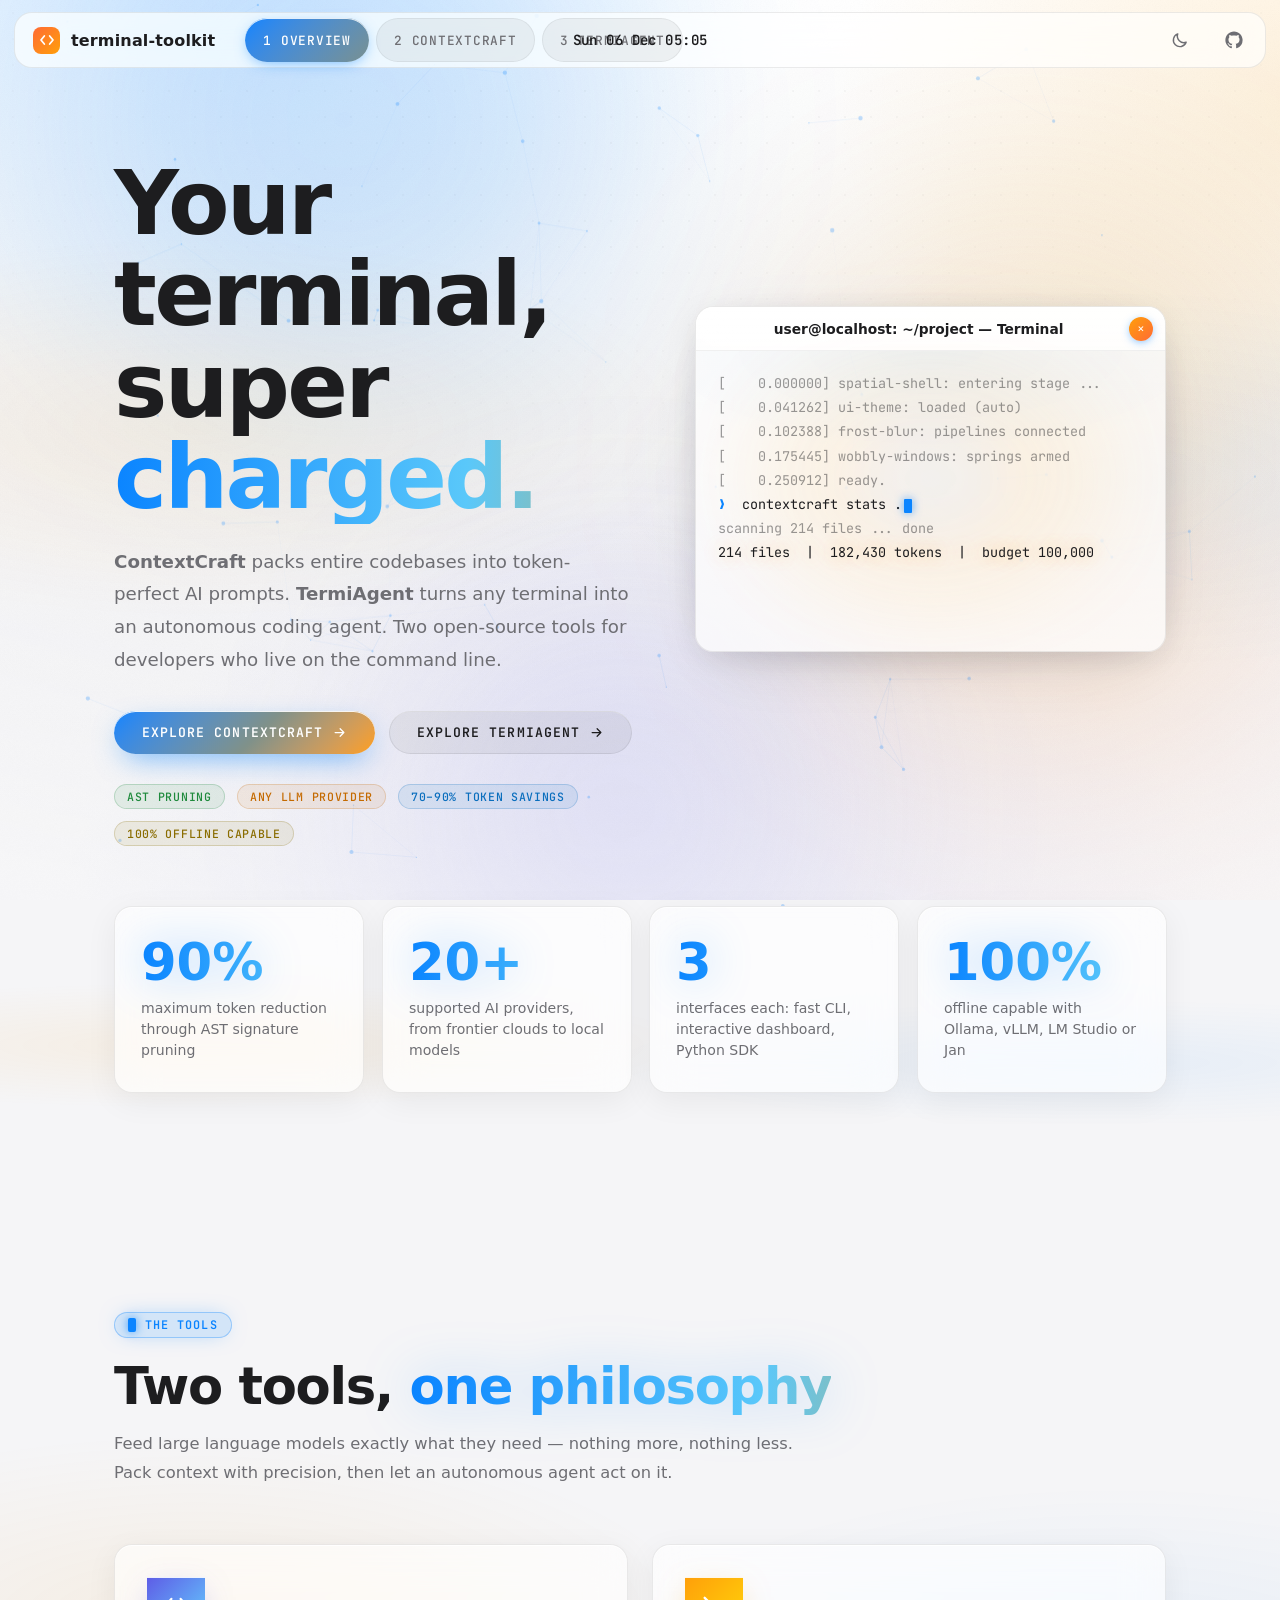
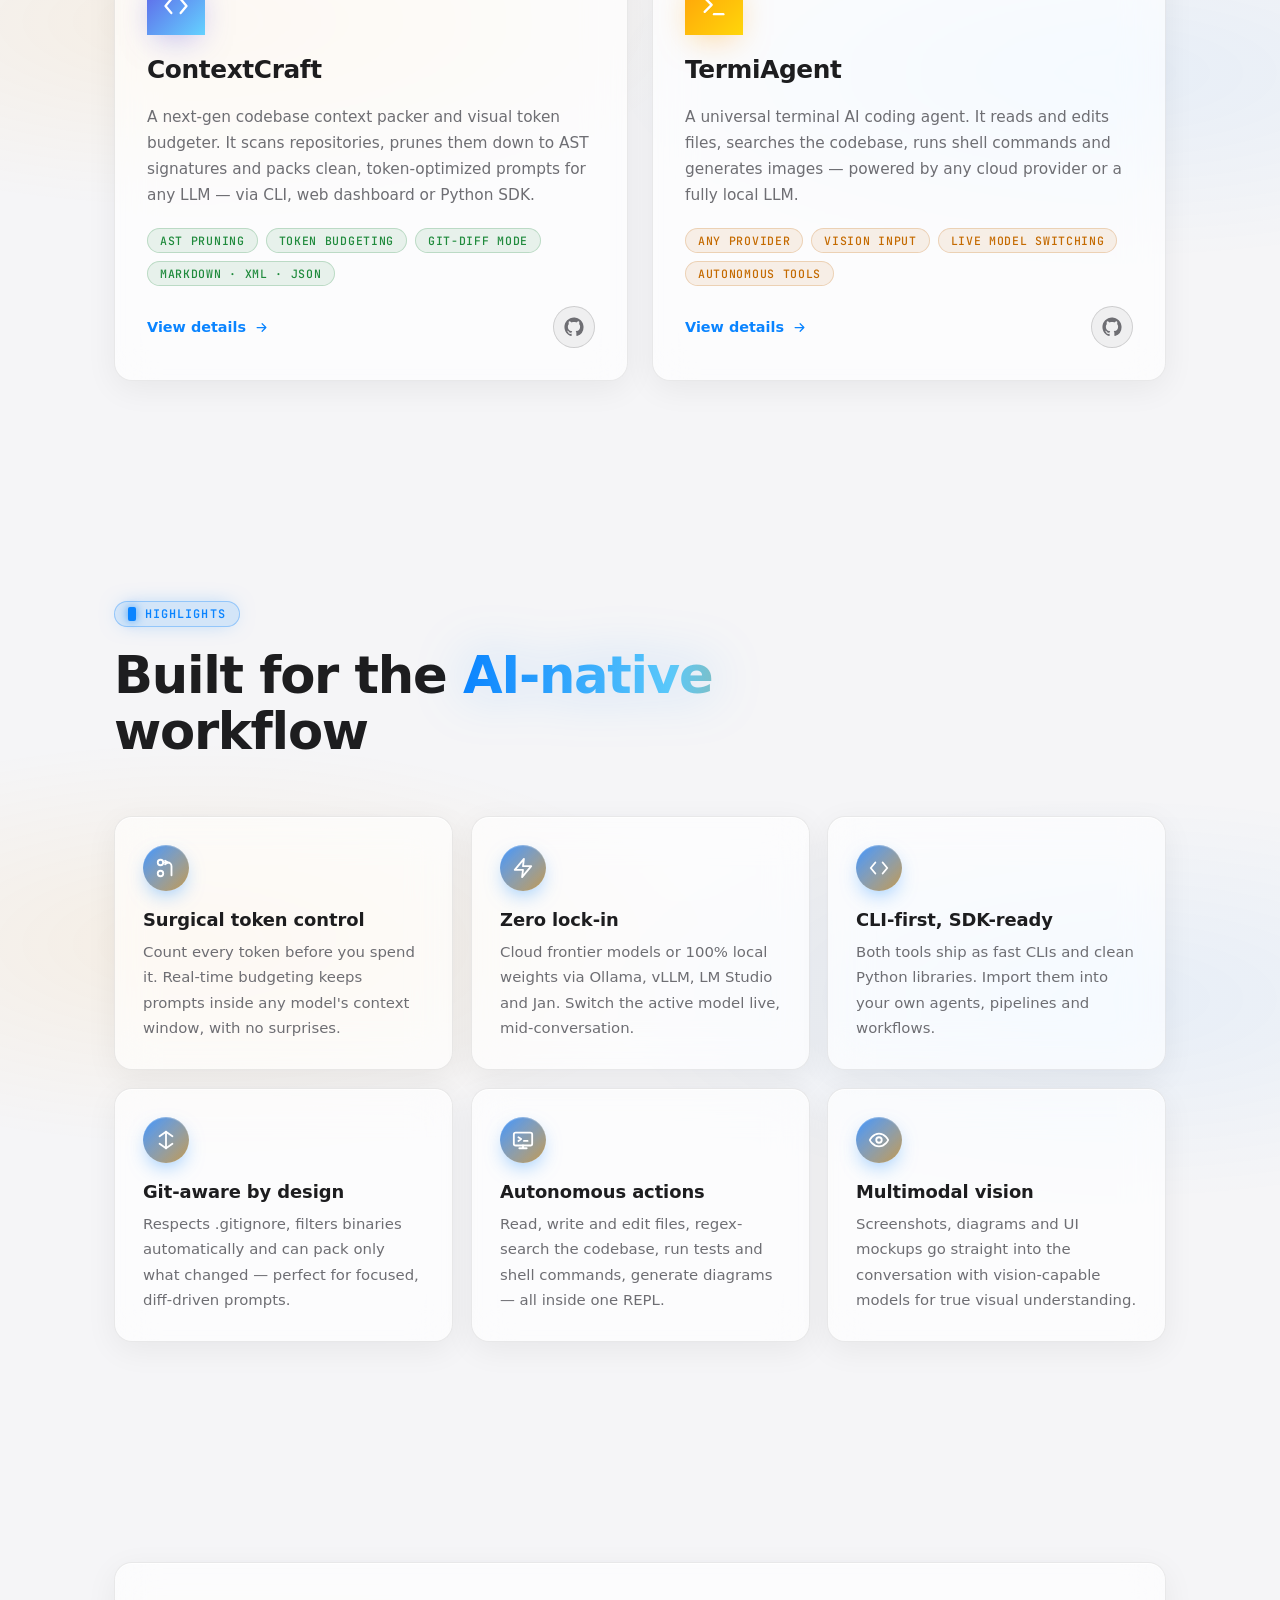
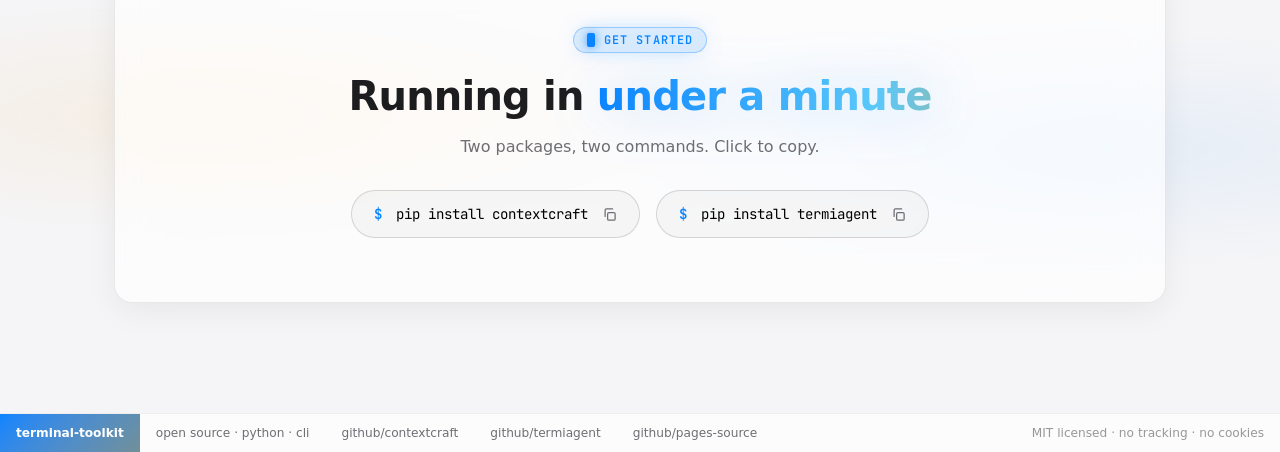
==== commit df71bfc4: "Spec compliance pass: neutral system fontstack, glow opacity cap 0.15, z-index tier 50, transform-on" ====
--- a/index.html
+++ b/index.html
@@ -68,11 +68,11 @@
           <div class="hero-cta fade" style="--d:.58s">
             <a class="btn btn-primary" href="contextcraft.html">
               Explore ContextCraft
-              <svg class="arrow" width="15" height="15" viewBox="0 0 24 24" fill="none" stroke="currentColor" stroke-width="2.4" stroke-linecap="round" stroke-linejoin="round"><path d="M5 12h14M13 6l6 6-6 6"/></svg>
+              <svg class="arrow" width="15" height="15" viewBox="0 0 24 24" fill="none" stroke="currentColor" stroke-width="2" stroke-linecap="round" stroke-linejoin="round"><path d="M5 12h14M13 6l6 6-6 6"/></svg>
             </a>
             <a class="btn btn-ghost" href="termiagent.html">
               Explore TermiAgent
-              <svg class="arrow" width="15" height="15" viewBox="0 0 24 24" fill="none" stroke="currentColor" stroke-width="2.4" stroke-linecap="round" stroke-linejoin="round"><path d="M5 12h14M13 6l6 6-6 6"/></svg>
+              <svg class="arrow" width="15" height="15" viewBox="0 0 24 24" fill="none" stroke="currentColor" stroke-width="2" stroke-linecap="round" stroke-linejoin="round"><path d="M5 12h14M13 6l6 6-6 6"/></svg>
             </a>
           </div>
           <div class="hero-meta">
@@ -151,7 +151,7 @@
             <div class="proj-actions">
               <a class="proj-link" href="contextcraft.html">
                 View details
-                <svg width="15" height="15" viewBox="0 0 24 24" fill="none" stroke="currentColor" stroke-width="2.4" stroke-linecap="round" stroke-linejoin="round"><path d="M5 12h14M13 6l6 6-6 6"/></svg>
+                <svg width="15" height="15" viewBox="0 0 24 24" fill="none" stroke="currentColor" stroke-width="2" stroke-linecap="round" stroke-linejoin="round"><path d="M5 12h14M13 6l6 6-6 6"/></svg>
               </a>
               <a class="gh-btn" href="https://github.com/Jonny-IT1/contextcraft" target="_blank" rel="noopener" aria-label="ContextCraft on GitHub">
                 <svg width="20" height="20" viewBox="0 0 24 24" fill="currentColor" aria-hidden="true"><path d="M12 .5C5.65.5.5 5.65.5 12c0 5.08 3.29 9.39 7.86 10.91.58.11.79-.25.79-.56 0-.27-.01-1.17-.02-2.12-3.2.7-3.88-1.36-3.88-1.36-.52-1.33-1.28-1.68-1.28-1.68-1.04-.71.08-.7.08-.7 1.15.08 1.76 1.19 1.76 1.19 1.03 1.75 2.69 1.25 3.34.95.1-.74.4-1.25.72-1.54-2.55-.29-5.24-1.28-5.24-5.68 0-1.26.45-2.28 1.19-3.09-.12-.29-.52-1.46.11-3.05 0 0 .97-.31 3.18 1.18.92-.26 1.9-.38 2.88-.39.98.01 1.96.13 2.88.39 2.2-1.49 3.17-1.18 3.17-1.18.63 1.59.23 2.76.12 3.05.74.81 1.18 1.83 1.18 3.09 0 4.41-2.69 5.38-5.25 5.66.41.35.77 1.05.77 2.12 0 1.53-.01 2.76-.01 3.14 0 .3.2.67.8.55A11.52 11.52 0 0 0 23.5 12C23.5 5.65 18.35.5 12 .5z"/></svg>
@@ -177,7 +177,7 @@
             <div class="proj-actions">
               <a class="proj-link" href="termiagent.html">
                 View details
-                <svg width="15" height="15" viewBox="0 0 24 24" fill="none" stroke="currentColor" stroke-width="2.4" stroke-linecap="round" stroke-linejoin="round"><path d="M5 12h14M13 6l6 6-6 6"/></svg>
+                <svg width="15" height="15" viewBox="0 0 24 24" fill="none" stroke="currentColor" stroke-width="2" stroke-linecap="round" stroke-linejoin="round"><path d="M5 12h14M13 6l6 6-6 6"/></svg>
               </a>
               <a class="gh-btn" href="https://github.com/Jonny-IT1/termiagent" target="_blank" rel="noopener" aria-label="TermiAgent on GitHub">
                 <svg width="20" height="20" viewBox="0 0 24 24" fill="currentColor" aria-hidden="true"><path d="M12 .5C5.65.5.5 5.65.5 12c0 5.08 3.29 9.39 7.86 10.91.58.11.79-.25.79-.56 0-.27-.01-1.17-.02-2.12-3.2.7-3.88-1.36-3.88-1.36-.52-1.33-1.28-1.68-1.28-1.68-1.04-.71.08-.7.08-.7 1.15.08 1.76 1.19 1.76 1.19 1.03 1.75 2.69 1.25 3.34.95.1-.74.4-1.25.72-1.54-2.55-.29-5.24-1.28-5.24-5.68 0-1.26.45-2.28 1.19-3.09-.12-.29-.52-1.46.11-3.05 0 0 .97-.31 3.18 1.18.92-.26 1.9-.38 2.88-.39.98.01 1.96.13 2.88.39 2.2-1.49 3.17-1.18 3.17-1.18.63 1.59.23 2.76.12 3.05.74.81 1.18 1.83 1.18 3.09 0 4.41-2.69 5.38-5.25 5.66.41.35.77 1.05.77 2.12 0 1.53-.01 2.76-.01 3.14 0 .3.2.67.8.55A11.52 11.52 0 0 0 23.5 12C23.5 5.65 18.35.5 12 .5z"/></svg>
@@ -276,7 +276,7 @@
   </footer>
 
   <button class="top-btn" type="button" aria-label="Back to top">
-    <svg width="18" height="18" viewBox="0 0 24 24" fill="none" stroke="currentColor" stroke-width="2.2" stroke-linecap="round" stroke-linejoin="round"><path d="M12 19V5M5 12l7-7 7 7"/></svg>
+    <svg width="18" height="18" viewBox="0 0 24 24" fill="none" stroke="currentColor" stroke-width="2" stroke-linecap="round" stroke-linejoin="round"><path d="M12 19V5M5 12l7-7 7 7"/></svg>
   </button>
 
   <script src="js/main.js"></script>
--- a/css/style.css
+++ b/css/style.css
@@ -1,8 +1,11 @@
 /* ============================================================
    Terminal Toolkit — ContextCraft × TermiAgent
-   GNOME / Ubuntu variant: Yaru dark, frosted blur windows
-   (Blur my Shell), CSD header bars, wobbly windows,
-   pill buttons, overview-style reveals
+   Variant 3 "MODERN SPATIAL GLASS" (v6): translucent UI with
+   dual dark/light themes (CSS tokens + manual toggle), frosted
+   hairline glass, blue/indigo accents, soft mesh-gradient
+   wallpaper, mono micro-labels, plus the full motion pack
+   (wobble, winOpen, floaty, sheen, conic borders, dock
+   magnification, magnetic buttons, staggered reveals).
    ============================================================ */
 
 /* ---------- 1. Tokens & reset ---------- */
@@ -11,37 +14,149 @@
 *::after { box-sizing: border-box; margin: 0; padding: 0; }
 
 :root {
-  /* GNOME 46+ dark surfaces */
-  --bg: #16121d;
-  --panel: rgba(36, 36, 36, 0.55);
-  --panel-solid: #242424;
-  --headerbar: rgba(48, 48, 48, 0.62);
-  --text: #ffffff;
-  --muted: rgba(255, 255, 255, 0.68);
-  --dim: rgba(255, 255, 255, 0.42);
-  --line: rgba(255, 255, 255, 0.08);
-  --line-strong: rgba(255, 255, 255, 0.14);
-  --radius: 12px;
+  /* dark theme (default) — spatial glass surfaces */
+  --bg: #0A0A0C;
+  --bg-2: #101014;
+  --panel: rgba(255, 255, 255, 0.05);
+  --panel-solid: #141419;
+  --surface-nav: rgba(28, 28, 32, 0.68);
+  --surface-window: rgba(28, 28, 32, 0.66);
+  --surface-code: rgba(22, 22, 27, 0.72);
+  --surface-footer: rgba(18, 18, 22, 0.6);
+  --surface-float: rgba(30, 30, 36, 0.9);
+  --headerbar: rgba(44, 44, 50, 0.5);
+  --text: #F5F5F7;
+  --muted: #98989D;
+  --dim: rgba(245, 245, 247, 0.42);
+  --line-soft: rgba(255, 255, 255, 0.08);
+  --line: rgba(255, 255, 255, 0.12);
+  --line-strong: rgba(255, 255, 255, 0.2);
+  --tint-0: rgba(255, 255, 255, 0.04);
+  --tint-1: rgba(255, 255, 255, 0.06);
+  --tint-2: rgba(255, 255, 255, 0.11);
+  --tint-3: rgba(255, 255, 255, 0.16);
+  --hl-soft: rgba(255, 255, 255, 0.06);
+  --hl-mid: rgba(255, 255, 255, 0.10);
+  --hl-strong: rgba(255, 255, 255, 0.16);
+  --hl-active: rgba(255, 255, 255, 0.22);
+  --hl-max: rgba(255, 255, 255, 0.28);
+  --glass-hover: rgba(255, 255, 255, 0.07);
+  --spot: rgba(255, 255, 255, 0.085);
+  --sheen: rgba(255, 255, 255, 0.06);
+  --radius: 18px;
   --radius-pill: 999px;
-  --shadow: 0 14px 38px -12px rgba(0, 0, 0, 0.45);
-  --shadow-big: 0 30px 80px -30px rgba(0, 0, 0, 0.65);
-  --blur: blur(22px) saturate(1.35);
-  /* Ubuntu Yaru accents */
-  --ubuntu-orange: #e95420;
-  --ubuntu-violet: #a56de2;
-  /* page accent */
-  --a1: #e95420;
-  --a2: #a56de2;
-  --green: #8ff0a4;
-  --red: #f66151;
-  --nav-h: 36px;
-  --font-display: "Ubuntu", "Cantarell", "Segoe UI", system-ui, sans-serif;
-  --font-body: "Ubuntu", "Cantarell", "Segoe UI", system-ui, sans-serif;
-  --font-mono: "JetBrains Mono", "Ubuntu Mono", ui-monospace, monospace;
-}
-
-body[data-accent="cc"] { --a1: #2190a4; --a2: #99c1f1; }
-body[data-accent="ta"] { --a1: #c061cb; --a2: #e95420; }
+  --shadow: 0 12px 40px rgba(0, 0, 0, 0.45), inset 0 1px 0 var(--hl-soft);
+  --shadow-big: 0 40px 90px -36px rgba(0, 0, 0, 0.7), 0 12px 40px rgba(0, 0, 0, 0.3), 0 0 60px -30px color-mix(in srgb, var(--a1) 25%, transparent), inset 0 1px 0 var(--hl-strong);
+  --shadow-card: 0 24px 54px -24px rgba(0, 0, 0, 0.7), 0 0 40px -30px color-mix(in srgb, var(--a1) 20%, transparent), inset 0 1px 0 var(--hl-strong);
+  --shadow-card-hover: 0 26px 58px -24px rgba(0, 0, 0, 0.7), 0 0 44px -16px color-mix(in srgb, var(--a1) 30%, transparent), inset 0 1px 0 var(--hl-strong);
+  --shadow-float: 0 12px 34px -14px rgba(0, 0, 0, 0.5);
+  --blur: blur(24px) saturate(1.8);
+  /* warm accents */
+  --warm-1: #ff6b35;
+  --warm-2: #ff9f0a;
+  /* page accent: clear blue + amber (spec 11.11.2026) */
+  --a1: #0A84FF;
+  --a2: #FF9F0A;
+  --green: #30D158;
+  --red: #FF453A;
+  --warn: #FFD60A;
+  --grad-mid: #64D2FF;
+  --chip-1: #6EE79A;
+  --chip-2: #74C7FF;
+  --chip-3: #FFA06A;
+  --chip-4: #FFD29A;
+  --syn-cm: #98989D;
+  --syn-k: #FF9F0A;
+  --syn-s: #30D158;
+  --syn-f: #64D2FF;
+  --syn-n: #FFD60A;
+  --syn-p: #0A84FF;
+  --scroll-thumb: rgba(255, 255, 255, 0.18);
+  --dot: rgba(255, 255, 255, 0.055);
+  --vignette: rgba(3, 4, 6, 0.6);
+  --orb-1: rgba(10, 132, 255, 0.15);
+  --orb-2: rgba(255, 159, 10, 0.15);
+  --orb-3: rgba(94, 92, 230, 0.15);
+  --bg-wash:
+    radial-gradient(1100px 760px at 12% -8%, rgba(10, 132, 255, 0.15), transparent 60%),
+    radial-gradient(900px 680px at 104% 12%, rgba(255, 159, 10, 0.15), transparent 55%),
+    radial-gradient(1000px 900px at 50% 118%, rgba(94, 92, 230, 0.15), transparent 62%),
+    radial-gradient(760px 620px at 86% 78%, rgba(255, 107, 53, 0.09), transparent 60%),
+    linear-gradient(180deg, #101014 0%, #0A0A0C 42%, #0D0D11 100%);
+  --nav-h: 56px;
+  --nav-float: 12px;
+  --font-display: system-ui, -apple-system, "Inter", "Segoe UI", Roboto, sans-serif;
+  --font-body: system-ui, -apple-system, "Inter", "Segoe UI", Roboto, sans-serif;
+  --font-mono: "JetBrains Mono", "Fira Code", Consolas, ui-monospace, monospace;
+}
+
+/* light theme — manual toggle (JS sets data-theme on the root element) */
+html[data-theme="light"] {
+  --bg: #F5F5F7;
+  --bg-2: #FFFFFF;
+  --panel: rgba(255, 255, 255, 0.65);
+  --panel-solid: #FFFFFF;
+  --surface-nav: rgba(255, 255, 255, 0.72);
+  --surface-window: rgba(255, 255, 255, 0.72);
+  --surface-code: rgba(255, 255, 255, 0.8);
+  --surface-footer: rgba(255, 255, 255, 0.7);
+  --surface-float: rgba(255, 255, 255, 0.92);
+  --headerbar: rgba(255, 255, 255, 0.6);
+  --text: #1D1D1F;
+  --muted: #6E6E73;
+  --dim: rgba(29, 29, 31, 0.45);
+  --line-soft: rgba(0, 0, 0, 0.06);
+  --line: rgba(0, 0, 0, 0.08);
+  --line-strong: rgba(0, 0, 0, 0.14);
+  --tint-0: rgba(0, 0, 0, 0.03);
+  --tint-1: rgba(0, 0, 0, 0.05);
+  --tint-2: rgba(0, 0, 0, 0.08);
+  --tint-3: rgba(0, 0, 0, 0.12);
+  --hl-soft: rgba(255, 255, 255, 0.5);
+  --hl-mid: rgba(255, 255, 255, 0.65);
+  --hl-strong: rgba(255, 255, 255, 0.8);
+  --hl-active: rgba(255, 255, 255, 0.85);
+  --hl-max: rgba(255, 255, 255, 0.9);
+  --glass-hover: rgba(255, 255, 255, 0.8);
+  --spot: rgba(255, 255, 255, 0.55);
+  --sheen: rgba(255, 255, 255, 0.5);
+  --shadow: 0 8px 32px rgba(0, 0, 0, 0.06), inset 0 1px 0 var(--hl-soft);
+  --shadow-big: 0 8px 32px rgba(0, 0, 0, 0.08), 0 24px 64px -28px rgba(0, 0, 0, 0.16), 0 0 60px -30px color-mix(in srgb, var(--a1) 15%, transparent), inset 0 1px 0 var(--hl-strong);
+  --shadow-card: 0 8px 32px rgba(0, 0, 0, 0.06), 0 0 40px -30px color-mix(in srgb, var(--a1) 12%, transparent), inset 0 1px 0 var(--hl-strong);
+  --shadow-card-hover: 0 12px 40px rgba(0, 0, 0, 0.1), 0 0 44px -16px color-mix(in srgb, var(--a1) 18%, transparent), inset 0 1px 0 var(--hl-strong);
+  --shadow-float: 0 8px 32px rgba(0, 0, 0, 0.1);
+  --blur: blur(20px) saturate(1.8);
+  --green: #1F8A3C;
+  --red: #D70015;
+  --warn: #B25E00;
+  --grad-mid: #5AC8FA;
+  --chip-1: #1F8A3C;
+  --chip-2: #0A6EBD;
+  --chip-3: #C46A00;
+  --chip-4: #8A6D00;
+  --syn-cm: #6E6E73;
+  --syn-k: #B25000;
+  --syn-s: #1F8A3C;
+  --syn-f: #0A6EBD;
+  --syn-n: #8A6D00;
+  --syn-p: #0071E3;
+  --scroll-thumb: rgba(0, 0, 0, 0.2);
+  --dot: rgba(0, 0, 0, 0.05);
+  --vignette: rgba(255, 255, 255, 0.5);
+  --orb-1: rgba(10, 132, 255, 0.15);
+  --orb-2: rgba(255, 159, 10, 0.15);
+  --orb-3: rgba(94, 92, 230, 0.15);
+  --bg-wash:
+    radial-gradient(1100px 760px at 12% -8%, rgba(10, 132, 255, 0.15), transparent 60%),
+    radial-gradient(900px 680px at 104% 12%, rgba(255, 159, 10, 0.15), transparent 55%),
+    radial-gradient(1000px 900px at 50% 118%, rgba(94, 92, 230, 0.15), transparent 62%),
+    radial-gradient(760px 620px at 86% 78%, rgba(255, 107, 53, 0.1), transparent 60%),
+    linear-gradient(180deg, #FFFFFF 0%, #F5F5F7 42%, #EDEDF0 100%);
+}
+
+body[data-accent="cc"] { --a1: #5E5CE6; --a2: #64D2FF; --grad-mid: #9AC8FF; }
+body[data-accent="ta"] { --a1: #FF9F0A; --a2: #FFD60A; --grad-mid: #FFB340; }
+html[data-theme="light"] body[data-accent="ta"] { --a1: #C46A00; --a2: #B8860B; }
 
 html { scroll-behavior: smooth; }
 
@@ -69,49 +184,68 @@
   border-radius: 6px;
 }
 
-* { scrollbar-width: thin; scrollbar-color: rgba(255, 255, 255, 0.22) transparent; }
+* { scrollbar-width: thin; scrollbar-color: var(--scroll-thumb) transparent; }
 ::-webkit-scrollbar { width: 10px; height: 10px; }
-::-webkit-scrollbar-thumb { background: rgba(255, 255, 255, 0.20); border-radius: 999px; }
+::-webkit-scrollbar-thumb { background: var(--scroll-thumb); border-radius: 999px; }
 ::-webkit-scrollbar-thumb:hover { background: var(--a1); }
 ::-webkit-scrollbar-track { background: transparent; }
 
-/* ---------- 2. Ambient wallpaper (mesh gradient) ---------- */
+/* ---------- 2. Ambient wallpaper (nebula mesh + vignette + grain) ---------- */
 .bg {
   position: fixed;
   inset: 0;
   z-index: -2;
   overflow: hidden;
+  background: var(--bg-wash);
+}
+/* vignette + ultra-fine film grain for depth */
+/* fine technical dot grid over the wallpaper (quality pass v2) */
+.bg::before {
+  content: "";
+  position: absolute;
+  inset: 0;
+  pointer-events: none;
+  background-image: radial-gradient(var(--dot) 1px, transparent 1.5px);
+  background-size: 26px 26px;
+  -webkit-mask-image: radial-gradient(120% 90% at 50% 0%, #000 20%, transparent 78%);
+  mask-image: radial-gradient(120% 90% at 50% 0%, #000 20%, transparent 78%);
+  opacity: 0.55;
+}
+
+.bg::after {
+  content: "";
+  position: absolute;
+  inset: 0;
+  pointer-events: none;
   background:
-    radial-gradient(1200px 800px at 15% -10%, rgba(60, 30, 90, 0.55), transparent 60%),
-    radial-gradient(1000px 700px at 110% 20%, color-mix(in srgb, var(--a1) 16%, transparent), transparent 58%),
-    radial-gradient(900px 900px at 45% 115%, color-mix(in srgb, var(--a2) 14%, transparent), transparent 60%),
-    var(--bg);
+    radial-gradient(130% 95% at 50% 8%, transparent 52%, var(--vignette) 100%),
+    url("data:image/svg+xml,%3Csvg xmlns='http://www.w3.org/2000/svg' width='140' height='140'%3E%3Cfilter id='n'%3E%3CfeTurbulence type='fractalNoise' baseFrequency='0.9' numOctaves='2' stitchTiles='stitch'/%3E%3CfeColorMatrix type='saturate' values='0'/%3E%3C/filter%3E%3Crect width='100%25' height='100%25' filter='url(%23n)' opacity='0.035'/%3E%3C/svg%3E");
 }
 
 .bg .orb {
   position: absolute;
   border-radius: 50%;
   filter: blur(110px);
-  opacity: 0.55;
+  opacity: 1;
   animation: drift 22s ease-in-out infinite alternate;
-  translate: 0 var(--oy, 0px);
+  translate: var(--ox, 0px) var(--oy, 0px);
   will-change: transform, translate;
 }
 .bg .orb.o1 {
-  width: 520px; height: 520px;
-  background: color-mix(in srgb, var(--a2) 24%, transparent);
-  top: -140px; left: 6vw;
+  width: 560px; height: 560px;
+  background: var(--orb-1);
+  top: -160px; left: 5vw;
 }
 .bg .orb.o2 {
-  width: 460px; height: 460px;
-  background: color-mix(in srgb, var(--a1) 20%, transparent);
-  top: 26vh; right: 2vw;
+  width: 480px; height: 480px;
+  background: var(--orb-2);
+  top: 24vh; right: 1vw;
   animation-delay: -8s;
 }
 .bg .orb.o3 {
-  width: 380px; height: 380px;
-  background: rgba(119, 41, 83, 0.30);
-  bottom: -100px; left: 34vw;
+  width: 420px; height: 420px;
+  background: var(--orb-3);
+  bottom: -120px; left: 32vw;
   animation-delay: -15s;
 }
 
@@ -119,7 +253,7 @@
   to { transform: translate(80px, 60px) scale(1.12); }
 }
 
-/* GNOME wallpapers have no grid */
+/* spatial wallpapers have no grid */
 .bg .grid { display: none; }
 
 /* ---------- 3. Cursor glow (desktop only, JS-driven) ---------- */
@@ -127,13 +261,13 @@
   position: fixed;
   top: 0;
   left: 0;
-  width: 520px;
-  height: 520px;
-  margin: -260px 0 0 -260px;
+  width: 560px;
+  height: 560px;
+  margin: -280px 0 0 -280px;
   border-radius: 50%;
   pointer-events: none;
   z-index: 1;
-  background: radial-gradient(circle, color-mix(in srgb, var(--a1) 9%, transparent), transparent 62%);
+  background: radial-gradient(circle, color-mix(in srgb, var(--a1) 11%, transparent), transparent 62%);
   opacity: 0;
   transition: opacity 0.6s ease;
   will-change: left, top;
@@ -145,31 +279,45 @@
   position: fixed;
   top: 0; left: 0;
   height: 3px;
-  width: 0%;
-  z-index: 100;
+  width: 100%;
+  z-index: 50;
   border-radius: 0 999px 999px 0;
-  background: linear-gradient(90deg, var(--a1), var(--a2));
-  transition: width 80ms linear;
-}
-
-/* ---------- 5. GNOME Shell top bar ---------- */
+  background: linear-gradient(90deg, var(--a2), var(--a1), var(--a2));
+  background-size: 200% 100%;
+  box-shadow: 0 0 14px -2px color-mix(in srgb, var(--a1) 70%, transparent);
+  transform: scaleX(0);
+  transform-origin: 0 50%;
+  transition: transform 80ms linear;
+  animation: barFlow 2.2s linear infinite;
+}
+@keyframes barFlow {
+  to { background-position: -200% 0; }
+}
+
+/* ---------- 5. Floating glass top bar ---------- */
 .nav {
   position: fixed;
-  top: 0; left: 0; right: 0;
-  z-index: 90;
+  top: var(--nav-float);
+  left: 14px;
+  right: 14px;
+  z-index: 50;
   height: var(--nav-h);
   display: flex;
   justify-content: space-between;
   align-items: stretch;
-  background: rgba(12, 10, 18, 0.55);
-  -webkit-backdrop-filter: blur(18px) saturate(1.4);
-  backdrop-filter: blur(18px) saturate(1.4);
-  border-bottom: 1px solid rgba(255, 255, 255, 0.06);
+  background: var(--surface-nav);
+  -webkit-backdrop-filter: blur(24px) saturate(1.8);
+  backdrop-filter: blur(24px) saturate(1.8);
+  border: 1px solid var(--line);
+  border-radius: var(--radius);
   transition: box-shadow 0.35s;
 }
 .nav.scrolled {
-  box-shadow: 0 10px 30px -18px rgba(0, 0, 0, 0.8);
-}
+  height: 46px;
+  box-shadow: var(--shadow-float);
+}
+.nav.scrolled .brand { font-size: 0.92rem; }
+.nav.scrolled .brand .logo { width: 22px; height: 22px; }
 
 .wm-left, .wm-right { display: flex; align-items: stretch; min-width: 0; }
 
@@ -188,84 +336,111 @@
 .brand {
   display: inline-flex;
   align-items: center;
-  gap: 9px;
-  padding: 0 14px;
+  gap: 11px;
+  padding: 0 18px;
   font-family: var(--font-body);
-  font-weight: 500;
-  font-size: 0.86rem;
+  font-weight: 700;
+  font-size: 1.0rem;
+  letter-spacing: 0.01em;
   color: var(--text);
   white-space: nowrap;
 }
 .brand .logo {
-  width: 22px; height: 22px;
-  border-radius: 7px;
+  width: 27px; height: 27px;
+  border-radius: 8px;
   display: grid;
   place-items: center;
-  background: linear-gradient(135deg, var(--ubuntu-orange), var(--ubuntu-violet));
+  background: linear-gradient(135deg, var(--warm-1), var(--warm-2));
   color: #fff;
   flex: none;
   transition: transform 0.25s cubic-bezier(0.34, 1.56, 0.64, 1), filter 0.25s;
 }
-.brand:hover .logo { transform: scale(1.08) rotate(-4deg); filter: brightness(1.12); }
+.brand:hover .logo { transform: scale(1.08) rotate(-4deg); filter: brightness(1.14); }
 
 /* workspace pills */
-.nav-links { display: flex; align-items: center; gap: 6px; padding: 0 10px; }
+.nav-links { display: flex; align-items: center; gap: 7px; padding: 0 12px; }
 .nav-links a {
   display: inline-flex;
   align-items: center;
-  padding: 5px 14px;
-  font-family: var(--font-body);
+  padding: 10px 18px;
+  min-height: 44px;
+  font-family: var(--font-mono);
   font-weight: 500;
-  font-size: 0.82rem;
+  font-size: 0.8rem;
+  letter-spacing: 0.06em;
+  text-transform: uppercase;
   border-radius: var(--radius-pill);
   color: var(--muted);
-  background: rgba(255, 255, 255, 0.06);
+  background: var(--tint-1);
+  box-shadow: inset 0 0 0 1px var(--line-soft);
   transition: color 0.22s, background 0.22s, transform 0.22s;
   white-space: nowrap;
 }
 .nav-links a:hover {
   color: var(--text);
-  background: rgba(255, 255, 255, 0.12);
+  background: var(--tint-2);
   transform: translateY(-1px);
 }
 .nav-links a.active {
   color: #fff;
-  background: var(--a1);
-  box-shadow: 0 4px 14px -6px color-mix(in srgb, var(--a1) 70%, transparent);
+  background: linear-gradient(135deg, var(--a1), color-mix(in srgb, var(--a1) 55%, var(--a2)));
+  box-shadow: 0 4px 16px -6px color-mix(in srgb, var(--a1) 75%, transparent), inset 0 1px 0 var(--hl-active);
 }
 
 /* shell clock */
 .clock {
   display: inline-flex;
   align-items: center;
-  padding: 0 12px;
-  font-family: var(--font-body);
-  font-weight: 700;
-  font-size: 0.82rem;
+  padding: 0 14px;
+  font-family: var(--font-mono);
+  font-weight: 600;
+  font-size: 0.88rem;
   color: var(--text);
-  letter-spacing: 0.02em;
+  letter-spacing: 0.03em;
+  font-variant-numeric: tabular-nums;
   white-space: nowrap;
   user-select: none;
 }
 
 .nav-gh {
-  width: 40px;
+  width: 46px;
   display: grid;
   place-items: center;
   border-radius: var(--radius-pill);
-  margin: 4px 6px;
+  margin: 6px 8px;
   color: var(--muted);
   transition: color 0.25s, background 0.25s;
   flex: none;
 }
 .nav-gh:hover {
   color: var(--text);
-  background: rgba(255, 255, 255, 0.10);
-}
+  background: var(--tint-2);
+}
+
+/* theme toggle (injected by JS into the bar) */
+.theme-toggle {
+  width: 44px;
+  display: grid;
+  place-items: center;
+  border: none;
+  background: transparent;
+  color: var(--muted);
+  border-radius: var(--radius-pill);
+  margin: 6px 2px;
+  cursor: pointer;
+  flex: none;
+  transition: color 0.25s, background 0.25s, transform 0.25s cubic-bezier(0.34, 1.56, 0.64, 1);
+}
+.theme-toggle:hover { color: var(--text); background: var(--tint-2); transform: translateY(-1px); }
+.theme-toggle:active { transform: scale(0.94); }
+.theme-toggle svg { width: 19px; height: 19px; }
+.theme-toggle .icon-moon { display: none; }
+html[data-theme="light"] .theme-toggle .icon-sun { display: none; }
+html[data-theme="light"] .theme-toggle .icon-moon { display: block; }
 
 .nav-toggle {
   display: none;
-  width: 40px;
+  width: 46px;
   border: none;
   background: transparent;
   color: var(--text);
@@ -289,71 +464,91 @@
 body.nav-open .nav-toggle span:nth-child(2) { opacity: 0; transform: translateX(-6px); }
 body.nav-open .nav-toggle span:nth-child(3) { transform: translateY(-7px) rotate(-45deg); }
 
-/* ---------- 6. Buttons (GNOME pills) ---------- */
+/* ---------- 6. Buttons (pill, glow-grade) ---------- */
 .btn {
   display: inline-flex;
   align-items: center;
   gap: 9px;
-  padding: 12px 24px;
+  padding: 14px 28px;
   border-radius: var(--radius-pill);
-  font-family: var(--font-body);
-  font-weight: 500;
-  font-size: 0.95rem;
+  font-family: var(--font-mono);
+  font-weight: 600;
+  font-size: 0.82rem;
   line-height: 1;
+  letter-spacing: 0.08em;
+  text-transform: uppercase;
   cursor: pointer;
   border: none;
-  transition: transform 0.22s cubic-bezier(0.34, 1.56, 0.64, 1), box-shadow 0.22s, background 0.22s, filter 0.22s, color 0.22s;
+  transition: transform 0.22s cubic-bezier(0.34, 1.56, 0.64, 1), translate 0.25s cubic-bezier(0.34, 1.56, 0.64, 1), box-shadow 0.22s, background 0.22s, filter 0.22s, color 0.22s;
 }
 .btn .arrow { transition: transform 0.25s; }
 .btn:hover .arrow { transform: translateX(4px); }
 .btn:active { transform: scale(0.97); }
 
 .btn-primary {
-  background: linear-gradient(135deg, var(--a1), color-mix(in srgb, var(--a1) 62%, var(--a2)));
+  position: relative;
+  background: linear-gradient(135deg, var(--a1), color-mix(in srgb, var(--a1) 52%, var(--a2)) 55%, var(--a2));
   color: #fff;
-  box-shadow: 0 8px 24px -10px color-mix(in srgb, var(--a1) 75%, transparent);
+  box-shadow:
+    0 10px 30px -10px color-mix(in srgb, var(--a1) 70%, transparent),
+    inset 0 1px 0 var(--hl-max);
 }
 .btn-primary:hover {
-  filter: brightness(1.1);
-  transform: translateY(-2px);
-  box-shadow: 0 14px 34px -12px color-mix(in srgb, var(--a1) 80%, transparent);
+  filter: brightness(1.08);
+  transform: translateY(-2px) scale(1.01);
+  box-shadow:
+    0 18px 42px -14px color-mix(in srgb, var(--a1) 80%, transparent),
+    0 0 30px -6px color-mix(in srgb, var(--a2) 40%, transparent),
+    inset 0 1px 0 var(--hl-max);
 }
 
 .btn-ghost {
-  background: rgba(255, 255, 255, 0.10);
+  background: var(--tint-1);
   color: var(--text);
-  box-shadow: inset 0 0 0 1px rgba(255, 255, 255, 0.10);
+  box-shadow: inset 0 0 0 1px var(--line), inset 0 1px 0 var(--hl-soft);
 }
 .btn-ghost:hover {
-  background: rgba(255, 255, 255, 0.16);
-  transform: translateY(-2px);
-  box-shadow: inset 0 0 0 1px rgba(255, 255, 255, 0.18);
+  background: var(--tint-2);
+  transform: translateY(-2px) scale(1.01);
+  box-shadow: inset 0 0 0 1px color-mix(in srgb, var(--a1) 45%, transparent), 0 8px 26px -14px color-mix(in srgb, var(--a1) 45%, transparent);
 }
 
 /* ---------- 7. Layout primitives ---------- */
 .wrap {
-  max-width: 1160px;
+  max-width: 1180px;
   margin-inline: auto;
   padding-inline: max(clamp(20px, 5vw, 64px), env(safe-area-inset-left));
 }
 
-section { padding-block: clamp(56px, 9vw, 110px); }
+section { position: relative; padding-block: clamp(56px, 9vw, 110px); }
+
+/* ambient aurora glow behind every section */
+section::before {
+  content: "";
+  position: absolute;
+  inset: 14% -12% 14% -12%;
+  z-index: -1;
+  pointer-events: none;
+  background:
+    radial-gradient(46% 42% at 22% 46%, color-mix(in srgb, var(--a2) 8%, transparent), transparent 70%),
+    radial-gradient(46% 42% at 80% 54%, color-mix(in srgb, var(--a1) 6%, transparent), transparent 70%);
+}
 
 .section-head { max-width: 720px; margin-bottom: clamp(34px, 5vw, 56px); }
 
-/* GNOME pill badge eyebrow */
+/* pill badge eyebrow — terminal prompt style */
 .eyebrow {
   display: inline-flex;
   align-items: center;
-  gap: 8px;
-  font-family: var(--font-body);
+  gap: 9px;
+  font-family: var(--font-mono);
   font-size: 0.74rem;
-  font-weight: 700;
+  font-weight: 600;
   letter-spacing: 0.09em;
   text-transform: uppercase;
   color: var(--a1);
-  background: color-mix(in srgb, var(--a1) 13%, transparent);
-  box-shadow: inset 0 0 0 1px color-mix(in srgb, var(--a1) 30%, transparent);
+  background: color-mix(in srgb, var(--a1) 14%, transparent);
+  box-shadow: inset 0 0 0 1px color-mix(in srgb, var(--a1) 32%, transparent), 0 0 22px -8px color-mix(in srgb, var(--a1) 55%, transparent);
   border-radius: var(--radius-pill);
   padding: 5px 14px;
   margin-bottom: 20px;
@@ -361,10 +556,10 @@
 
 .section-title {
   font-family: var(--font-display);
-  font-weight: 700;
-  font-size: clamp(1.7rem, 3.6vw, 2.7rem);
-  line-height: 1.14;
-  letter-spacing: -0.015em;
+  font-weight: 800;
+  font-size: clamp(1.9rem, 4.2vw, 3.2rem);
+  line-height: 1.1;
+  letter-spacing: -0.025em;
   margin-bottom: 16px;
 }
 
@@ -375,15 +570,16 @@
 }
 
 .grad-text {
-  background: linear-gradient(90deg, var(--a1), var(--a2), var(--a1));
-  background-size: 200% auto;
+  background: linear-gradient(92deg, var(--a1), var(--grad-mid) 38%, var(--a2) 76%, var(--a1));
+  background-size: 220% auto;
   -webkit-background-clip: text;
   background-clip: text;
   color: transparent;
-  animation: shimmer 6s linear infinite;
+  filter: drop-shadow(0 0 26px color-mix(in srgb, var(--a1) 26%, transparent));
+  animation: shimmer 4.5s linear infinite;
 }
 @keyframes shimmer {
-  to { background-position: 200% center; }
+  to { background-position: 220% center; }
 }
 
 /* ---------- 8. Hero ---------- */
@@ -392,7 +588,7 @@
   min-height: 100svh;
   display: flex;
   align-items: center;
-  padding-top: calc(var(--nav-h) + 48px);
+  padding-top: calc(var(--nav-h) + var(--nav-float) + 44px);
   padding-bottom: 60px;
 }
 
@@ -406,17 +602,17 @@
 
 .hero-title {
   font-family: var(--font-display);
-  font-weight: 700;
-  font-size: clamp(2.1rem, 6.2vw, 4.4rem);
-  line-height: 1.05;
-  letter-spacing: -0.02em;
+  font-weight: 800;
+  font-size: clamp(2.4rem, 7vw, 5.6rem);
+  line-height: 1.02;
+  letter-spacing: -0.03em;
   margin-bottom: 22px;
   text-wrap: balance;
 }
 
 .hero-sub {
   color: var(--muted);
-  font-size: clamp(0.95rem, 1.6vw, 1.12rem);
+  font-size: clamp(0.98rem, 1.6vw, 1.14rem);
   line-height: 1.8;
   max-width: 540px;
   margin-bottom: 34px;
@@ -437,10 +633,11 @@
   display: inline-block;
   opacity: 0;
   transform: translateY(34px);
-  animation: rise 0.9s cubic-bezier(0.25, 1, 0.5, 1) forwards;
+  filter: blur(4px);
+  animation: rise 0.9s cubic-bezier(0.22, 1, 0.36, 1) forwards;
 }
 @keyframes rise {
-  to { opacity: 1; transform: none; }
+  to { opacity: 1; transform: none; filter: blur(0); }
 }
 
 .fade {
@@ -466,30 +663,30 @@
 
 .hero-visual .glow {
   position: absolute;
-  inset: -10%;
+  inset: -12%;
   z-index: -1;
   background: radial-gradient(closest-side,
-    color-mix(in srgb, var(--a1) 18%, transparent),
-    color-mix(in srgb, var(--a2) 16%, transparent),
+    color-mix(in srgb, var(--a1) 22%, transparent),
+    color-mix(in srgb, var(--a2) 20%, transparent),
     transparent 75%);
-  filter: blur(36px);
+  filter: blur(42px);
 }
 
 canvas.net {
   position: absolute;
   inset: 0;
   z-index: -1;
-  opacity: 0.4;
+  opacity: 0.45;
   pointer-events: none;
 }
 
-/* ---------- 9. Frosted CSD window (Blur my Shell) ---------- */
+/* ---------- 9. Frosted CSD window (translucent UI, premium) ---------- */
 .term {
   border-radius: var(--radius);
-  background: rgba(36, 36, 36, 0.62);
+  background: var(--surface-window);
   -webkit-backdrop-filter: var(--blur);
   backdrop-filter: var(--blur);
-  border: 1px solid rgba(255, 255, 255, 0.12);
+  border: 1px solid var(--line);
   overflow: hidden;
   position: relative;
   box-shadow: var(--shadow-big);
@@ -498,8 +695,8 @@
 }
 @media (hover: hover) {
   .term:hover {
-    border-color: color-mix(in srgb, var(--a1) 55%, transparent);
-    box-shadow: var(--shadow-big), 0 0 40px -8px color-mix(in srgb, var(--a1) 40%, transparent);
+    border-color: color-mix(in srgb, var(--a1) 45%, transparent);
+    box-shadow: var(--shadow-big), 0 0 52px -10px color-mix(in srgb, var(--a1) 42%, transparent);
   }
 }
 .term.is-wobble { transition: none; }
@@ -510,10 +707,10 @@
   align-items: center;
   min-height: 44px;
   padding: 0 12px;
-  border-bottom: 1px solid rgba(255, 255, 255, 0.08);
-  background: var(--headerbar);
-  -webkit-backdrop-filter: blur(16px) saturate(1.3);
-  backdrop-filter: blur(16px) saturate(1.3);
+  border-bottom: 1px solid var(--line-soft);
+  background: linear-gradient(180deg, var(--hl-mid), transparent), var(--headerbar);
+  -webkit-backdrop-filter: blur(20px) saturate(1.8);
+  backdrop-filter: blur(20px) saturate(1.8);
 }
 .term-title {
   flex: 1;
@@ -533,19 +730,20 @@
   user-select: none;
   white-space: nowrap;
 }
-/* GNOME close button: filled circle */
+/* close button: filled circle */
 .csd-close {
   width: 24px;
   height: 24px;
   border-radius: 50%;
   display: grid;
   place-items: center;
-  background: var(--a1);
+  background: linear-gradient(135deg, var(--warm-2), var(--warm-1));
   color: #fff;
   font-size: 13px;
   line-height: 1;
-  font-family: var(--font-body);
+  font-family: var(--font-mono);
   cursor: default;
+  box-shadow: 0 2px 10px -2px color-mix(in srgb, var(--a1) 70%, transparent);
   transition: transform 0.2s cubic-bezier(0.34, 1.56, 0.64, 1), filter 0.2s;
 }
 .csd-close:hover { transform: scale(1.12); filter: brightness(1.15); }
@@ -556,7 +754,10 @@
   font-family: var(--font-mono);
   font-size: clamp(0.72rem, 0.55rem + 0.8vw, 0.84rem);
   line-height: 1.8;
+  font-variant-numeric: tabular-nums;
   min-height: 300px;
+  background:
+    radial-gradient(90% 50% at 50% 0%, color-mix(in srgb, var(--a1) 6%, transparent), transparent 70%);
 }
 .term-body.tight { min-height: 240px; }
 
@@ -564,8 +765,8 @@
 .term-body .ln .p { color: var(--a1); margin-right: 8px; }
 .term-body .ln.ok { color: var(--green); }
 .term-body .ln.dim { color: var(--dim); }
-.term-body .ln.warn { color: #f8e45c; }
-.term-body .ln.hl { color: #fff; }
+.term-body .ln.warn { color: var(--warn); }
+.term-body .ln.hl { color: var(--text); text-shadow: 0 0 18px color-mix(in srgb, var(--a2) 45%, transparent); }
 
 .caret {
   display: inline-block;
@@ -575,6 +776,7 @@
   vertical-align: text-bottom;
   background: var(--a1);
   border-radius: 1px;
+  box-shadow: 0 0 10px color-mix(in srgb, var(--a1) 70%, transparent);
   animation: blink 1s steps(1) infinite;
 }
 @keyframes blink { 50% { opacity: 0; } }
@@ -588,6 +790,7 @@
   background: var(--panel);
   -webkit-backdrop-filter: var(--blur);
   backdrop-filter: var(--blur);
+  box-shadow: var(--shadow-card);
   transition: transform 0.3s cubic-bezier(0.25, 1, 0.5, 1), border-color 0.3s, box-shadow 0.3s, background 0.3s;
 }
 .glass::after {
@@ -595,16 +798,16 @@
   position: absolute;
   inset: 0;
   pointer-events: none;
-  background: radial-gradient(520px circle at var(--mx, 50%) var(--my, 0%), rgba(255, 255, 255, 0.06), transparent 42%);
+  background: radial-gradient(520px circle at var(--mx, 50%) var(--my, 0%), var(--spot), transparent 42%);
   opacity: 0;
   transition: opacity 0.3s;
 }
 @media (hover: hover) {
   .glass:hover {
-    border-color: rgba(255, 255, 255, 0.18);
-    background: rgba(44, 44, 44, 0.6);
-    transform: translateY(-3px);
-    box-shadow: var(--shadow);
+    border-color: color-mix(in srgb, var(--a1) 30%, rgba(255, 255, 255, 0.16));
+    background: var(--glass-hover);
+    transform: translateY(-2px) scale(1.01);
+    box-shadow: var(--shadow-card-hover);
   }
   .glass:hover::after { opacity: 1; }
 }
@@ -618,8 +821,9 @@
 .card { padding: clamp(22px, 3vw, 28px); }
 .card h3 {
   font-family: var(--font-display);
-  font-size: 1.1rem;
+  font-size: 1.12rem;
   font-weight: 700;
+  letter-spacing: -0.005em;
   margin: 18px 0 10px;
 }
 .card p { color: var(--muted); font-size: 0.93rem; line-height: 1.7; }
@@ -631,8 +835,8 @@
   display: grid;
   place-items: center;
   color: #fff;
-  background: linear-gradient(135deg, color-mix(in srgb, var(--a1) 85%, transparent), color-mix(in srgb, var(--a2) 70%, var(--a1)));
-  box-shadow: 0 6px 18px -6px color-mix(in srgb, var(--a1) 60%, transparent);
+  background: linear-gradient(135deg, color-mix(in srgb, var(--a1) 88%, transparent), color-mix(in srgb, var(--a2) 75%, var(--a1)));
+  box-shadow: 0 8px 22px -8px color-mix(in srgb, var(--a1) 65%, transparent), inset 0 1px 0 rgba(255, 255, 255, 0.25);
   transition: transform 0.35s cubic-bezier(0.34, 1.56, 0.64, 1), filter 0.3s;
 }
 @media (hover: hover) {
@@ -643,7 +847,7 @@
 }
 .card-icon.soft {
   color: var(--a1);
-  background: rgba(255, 255, 255, 0.05);
+  background: var(--tint-1);
   box-shadow: inset 0 0 0 1px var(--line-strong);
 }
 
@@ -654,42 +858,44 @@
 
 .icon-big {
   width: 58px; height: 58px;
-  border-radius: 16px;
+  border-radius: 0px;
   display: grid;
   place-items: center;
   color: #fff;
   transition: transform 0.4s cubic-bezier(0.34, 1.56, 0.64, 1);
   flex: none;
 }
-.cc-theme { background: linear-gradient(135deg, #2190a4, #8ff0a4); box-shadow: 0 8px 30px -10px rgba(33, 144, 164, 0.55); }
-.ta-theme { background: linear-gradient(135deg, #c061cb, #e95420); box-shadow: 0 8px 30px -10px rgba(192, 97, 203, 0.55); }
+.cc-theme { background: linear-gradient(135deg, #5E5CE6, #64D2FF); box-shadow: 0 10px 34px -10px rgba(94, 92, 230, 0.55), inset 0 1px 0 var(--hl-max); }
+.ta-theme { background: linear-gradient(135deg, #FF9F0A, #FFD60A); box-shadow: 0 10px 34px -10px rgba(255, 159, 10, 0.55), inset 0 1px 0 var(--hl-max); }
 .proj-card:hover .icon-big { transform: scale(1.08) rotate(-5deg); }
 
 .proj-card h3 {
   font-family: var(--font-display);
-  font-size: 1.5rem;
+  font-size: 1.55rem;
   font-weight: 700;
-  letter-spacing: -0.01em;
+  letter-spacing: -0.015em;
 }
 .proj-card .tagline { color: var(--muted); line-height: 1.7; font-size: 0.96rem; text-wrap: pretty; }
 
-/* GNOME pill chips */
+/* pill chips */
 .chips { display: flex; flex-wrap: wrap; gap: 8px; }
 .chip {
-  font-family: var(--font-body);
+  font-family: var(--font-mono);
   font-weight: 500;
-  font-size: 0.76rem;
+  font-size: 0.72rem;
+  letter-spacing: 0.06em;
+  text-transform: uppercase;
   padding: 5px 13px;
   border-radius: var(--radius-pill);
   color: var(--muted);
-  background: rgba(255, 255, 255, 0.07);
-  box-shadow: inset 0 0 0 1px rgba(255, 255, 255, 0.06);
+  background: var(--tint-1);
+  box-shadow: inset 0 0 0 1px var(--line-soft);
   white-space: nowrap;
 }
-.chip.c1 { color: #8ff0a4; }
-.chip.c2 { color: #99c1f1; }
-.chip.c3 { color: #dc8add; }
-.chip.c4 { color: #ffbe6f; }
+.chip.c1 { color: var(--chip-1); background: color-mix(in srgb, var(--chip-1) 9%, transparent); box-shadow: inset 0 0 0 1px color-mix(in srgb, var(--chip-1) 22%, transparent); }
+.chip.c2 { color: var(--chip-2); background: color-mix(in srgb, var(--chip-2) 9%, transparent); box-shadow: inset 0 0 0 1px color-mix(in srgb, var(--chip-2) 22%, transparent); }
+.chip.c3 { color: var(--chip-3); background: color-mix(in srgb, var(--chip-3) 9%, transparent); box-shadow: inset 0 0 0 1px color-mix(in srgb, var(--chip-3) 22%, transparent); }
+.chip.c4 { color: var(--chip-4); background: color-mix(in srgb, var(--chip-4) 9%, transparent); box-shadow: inset 0 0 0 1px color-mix(in srgb, var(--chip-4) 22%, transparent); }
 
 .proj-actions {
   margin-top: auto;
@@ -721,17 +927,18 @@
   border-radius: 50%;
   display: grid;
   place-items: center;
-  background: rgba(255, 255, 255, 0.07);
+  background: var(--tint-1);
   box-shadow: inset 0 0 0 1px var(--line-strong);
   color: var(--muted);
-  transition: color 0.25s, background 0.25s, transform 0.25s cubic-bezier(0.34, 1.56, 0.64, 1);
+  transition: color 0.25s, background 0.25s, transform 0.25s cubic-bezier(0.34, 1.56, 0.64, 1), box-shadow 0.25s;
   flex: none;
 }
 @media (hover: hover) {
   .gh-btn:hover {
     color: var(--text);
-    background: rgba(255, 255, 255, 0.14);
+    background: var(--tint-3);
     transform: translateY(-2px) scale(1.05);
+    box-shadow: inset 0 0 0 1px color-mix(in srgb, var(--a1) 35%, transparent), 0 8px 24px -12px color-mix(in srgb, var(--a1) 50%, transparent);
   }
 }
 
@@ -744,14 +951,21 @@
 .stat { padding: clamp(22px, 3vw, 30px) clamp(18px, 2.4vw, 26px); }
 .stat .num {
   font-family: var(--font-display);
-  font-size: clamp(1.9rem, 4vw, 2.9rem);
-  font-weight: 700;
+  font-size: clamp(2.1rem, 4.4vw, 3.2rem);
+  font-weight: 800;
+  font-variant-numeric: tabular-nums;
   line-height: 1;
   margin-bottom: 10px;
-  background: linear-gradient(90deg, var(--a1), var(--a2));
+  background: linear-gradient(92deg, var(--a1), var(--grad-mid) 45%, var(--a2));
+  background-size: 200% auto;
   -webkit-background-clip: text;
   background-clip: text;
   color: transparent;
+  filter: drop-shadow(0 0 22px color-mix(in srgb, var(--a1) 30%, transparent));
+  animation: numFlow 5s linear infinite;
+}
+@keyframes numFlow {
+  to { background-position: 200% center; }
 }
 .stat .lbl { color: var(--muted); font-size: 0.88rem; line-height: 1.5; }
 
@@ -794,7 +1008,7 @@
   display: grid;
   place-items: center;
   background: color-mix(in srgb, var(--a1) 16%, transparent);
-  box-shadow: inset 0 0 0 1px color-mix(in srgb, var(--a1) 36%, transparent);
+  box-shadow: inset 0 0 0 1px color-mix(in srgb, var(--a1) 36%, transparent), 0 0 20px -6px color-mix(in srgb, var(--a1) 40%, transparent);
   color: var(--a1);
 }
 .node h4 { font-family: var(--font-display); font-size: 1rem; margin-bottom: 6px; }
@@ -827,9 +1041,9 @@
 /* ---------- 15. Code blocks ---------- */
 .code {
   position: relative;
-  background: rgba(20, 18, 26, 0.65);
-  -webkit-backdrop-filter: blur(16px);
-  backdrop-filter: blur(16px);
+  background: var(--surface-code);
+  -webkit-backdrop-filter: blur(18px);
+  backdrop-filter: blur(18px);
   border: 1px solid var(--line-strong);
   border-radius: var(--radius);
   padding: 22px 24px;
@@ -837,15 +1051,16 @@
   font-size: clamp(0.72rem, 0.6rem + 0.5vw, 0.82rem);
   line-height: 1.75;
   overflow-x: auto;
+  box-shadow: inset 0 1px 0 var(--hl-soft);
 }
 .code pre { font-family: inherit; }
-/* GNOME Builder dark syntax palette */
-.code .cm { color: rgba(255, 255, 255, 0.40); }
-.code .k { color: #dc8add; }
-.code .s { color: #8ff0a4; }
-.code .f { color: #99c1f1; }
-.code .n { color: #ffbe6f; }
-.code .p { color: #c061cb; }
+/* soft syntax palette, themed via tokens */
+.code .cm { color: var(--syn-cm); }
+.code .k { color: var(--syn-k); }
+.code .s { color: var(--syn-s); }
+.code .f { color: var(--syn-f); }
+.code .n { color: var(--syn-n); }
+.code .p { color: var(--syn-p); }
 
 .copy-btn {
   position: absolute;
@@ -856,7 +1071,7 @@
   padding: 7px 14px;
   border: none;
   border-radius: var(--radius-pill);
-  background: rgba(255, 255, 255, 0.10);
+  background: var(--tint-2);
   color: var(--muted);
   font-family: var(--font-body);
   font-weight: 500;
@@ -866,8 +1081,8 @@
   transition: opacity 0.25s, color 0.25s, background 0.25s;
 }
 .code:hover .copy-btn, .copy-btn:focus-visible { opacity: 1; }
-.copy-btn:hover { color: var(--text); background: rgba(255, 255, 255, 0.18); }
-.copy-btn.done { color: #8ff0a4; background: rgba(143, 240, 164, 0.12); }
+.copy-btn:hover { color: var(--text); background: var(--tint-3); }
+.copy-btn.done { color: var(--green); background: color-mix(in srgb, var(--green) 14%, transparent); }
 
 /* ---------- 16. Install pills ---------- */
 .cmd-row { display: flex; flex-wrap: wrap; gap: 16px; }
@@ -879,7 +1094,7 @@
   padding: 14px 22px;
   border-radius: var(--radius-pill);
   border: 1px solid var(--line-strong);
-  background: rgba(36, 36, 36, 0.55);
+  background: var(--tint-0);
   -webkit-backdrop-filter: var(--blur);
   backdrop-filter: var(--blur);
   font-family: var(--font-mono);
@@ -890,16 +1105,17 @@
 }
 @media (hover: hover) {
   .cmd-pill:hover {
-    border-color: color-mix(in srgb, var(--a1) 60%, transparent);
-    box-shadow: 0 8px 26px -12px color-mix(in srgb, var(--a1) 55%, transparent);
+    border-color: color-mix(in srgb, var(--a1) 55%, transparent);
+    box-shadow: 0 10px 30px -12px color-mix(in srgb, var(--a1) 60%, transparent), 0 0 22px -10px color-mix(in srgb, var(--a2) 45%, transparent);
     transform: translateY(-2px);
   }
+  .cmd-pill:active { transform: scale(0.98); }
 }
 .cmd-pill .dollar { color: var(--a1); font-weight: 600; }
 .cmd-pill .copy-mini { color: var(--muted); transition: color 0.2s; margin-left: auto; }
 .cmd-pill:hover .copy-mini { color: var(--text); }
-.cmd-pill.done { border-color: color-mix(in srgb, #8ff0a4 50%, transparent); }
-.cmd-pill.done .copy-mini { color: #8ff0a4; }
+.cmd-pill.done { border-color: color-mix(in srgb, var(--green) 50%, transparent); }
+.cmd-pill.done .copy-mini { color: var(--green); }
 
 /* ---------- 17. Split sections ---------- */
 .split {
@@ -916,8 +1132,8 @@
   font-family: var(--font-mono);
   font-size: 0.82rem;
   color: var(--a1);
-  background: color-mix(in srgb, var(--a1) 12%, transparent);
-  box-shadow: inset 0 0 0 1px color-mix(in srgb, var(--a1) 30%, transparent);
+  background: color-mix(in srgb, var(--a1) 13%, transparent);
+  box-shadow: inset 0 0 0 1px color-mix(in srgb, var(--a1) 32%, transparent);
   border-radius: var(--radius-pill);
   padding: 7px 14px;
   white-space: nowrap;
@@ -936,7 +1152,7 @@
 }
 .pn .name {
   font-family: var(--font-display);
-  font-size: 1.25rem;
+  font-size: 1.28rem;
   font-weight: 700;
   display: inline-flex;
   align-items: center;
@@ -960,12 +1176,25 @@
 
 /* ---------- 20. Footer ---------- */
 footer {
-  border-top: 1px solid var(--line);
-  background: rgba(12, 10, 18, 0.55);
-  -webkit-backdrop-filter: blur(18px) saturate(1.3);
-  backdrop-filter: blur(18px) saturate(1.3);
+  border-top: 1px solid var(--line-soft);
+  background: var(--surface-footer);
+  -webkit-backdrop-filter: blur(20px) saturate(1.8);
+  backdrop-filter: blur(20px) saturate(1.8);
   position: relative;
   overflow: hidden;
+}
+/* gradient hairline above the footer */
+footer::before {
+  content: "";
+  position: absolute;
+  left: 0; right: 0; top: -1px;
+  height: 1px;
+  background: linear-gradient(90deg,
+    transparent 4%,
+    color-mix(in srgb, var(--a2) 34%, transparent) 32%,
+    color-mix(in srgb, var(--a1) 38%, transparent) 64%,
+    transparent 96%);
+  pointer-events: none;
 }
 .footer-bar {
   display: flex;
@@ -985,12 +1214,12 @@
 }
 a.fseg { transition: color 0.2s, background 0.2s; }
 @media (hover: hover) {
-  a.fseg:hover { color: var(--text); background: rgba(255, 255, 255, 0.05); }
+  a.fseg:hover { color: var(--text); background: var(--tint-1); }
 }
 .fseg-accent {
   color: #fff;
   font-weight: 700;
-  background: linear-gradient(135deg, var(--a1), color-mix(in srgb, var(--a1) 60%, var(--a2)));
+  background: linear-gradient(135deg, var(--a1), color-mix(in srgb, var(--a1) 58%, var(--a2)));
 }
 .fseg-right {
   margin-left: auto;
@@ -1007,13 +1236,13 @@
   border-radius: 50%;
   display: grid;
   place-items: center;
-  background: rgba(36, 36, 36, 0.7);
-  -webkit-backdrop-filter: blur(16px) saturate(1.3);
-  backdrop-filter: blur(16px) saturate(1.3);
+  background: var(--surface-nav);
+  -webkit-backdrop-filter: blur(20px) saturate(1.8);
+  backdrop-filter: blur(20px) saturate(1.8);
   border: 1px solid var(--line-strong);
   color: var(--text);
   cursor: pointer;
-  z-index: 80;
+  z-index: 50;
   opacity: 0;
   translate: 0 14px;
   pointer-events: none;
@@ -1025,21 +1254,23 @@
     border-color: var(--a1);
     color: var(--a1);
     transform: translateY(-3px) scale(1.05);
-    box-shadow: 0 0 26px -8px color-mix(in srgb, var(--a1) 60%, transparent);
+    box-shadow: 0 0 28px -8px color-mix(in srgb, var(--a1) 65%, transparent);
   }
 }
-
-/* ---------- 22. Reveal (Activities-Overview zoom) ---------- */
+.top-btn:active { transform: scale(0.94); }
+
+/* ---------- 22. Reveal (staggered, blurred) ---------- */
 .reveal {
   opacity: 0;
-  transform: translateY(26px) scale(0.965);
-  transition: opacity 0.6s cubic-bezier(0.25, 1, 0.5, 1), transform 0.6s cubic-bezier(0.25, 1, 0.5, 1);
-  will-change: opacity, transform;
+  transform: translateY(16px) scale(0.97);
+  filter: blur(4px);
+  transition: opacity 0.6s cubic-bezier(0.22, 1, 0.36, 1), transform 0.6s cubic-bezier(0.22, 1, 0.36, 1), filter 0.6s cubic-bezier(0.22, 1, 0.36, 1);
+  will-change: opacity, transform, filter;
 }
 .reveal[data-reveal="left"] { transform: translateX(-36px); }
 .reveal[data-reveal="right"] { transform: translateX(36px); }
 .reveal[data-reveal="zoom"] { transform: scale(0.94); }
-.reveal.in { opacity: 1; transform: none; }
+.reveal.in { opacity: 1; transform: none; filter: blur(0); }
 
 /* ---------- 23. Responsive ---------- */
 @media (max-width: 940px) {
@@ -1058,19 +1289,19 @@
 
   .nav-links {
     position: absolute;
-    top: 100%;
+    top: calc(100% + 8px);
     left: 12px;
     right: 12px;
     flex-direction: column;
     align-items: stretch;
     gap: 4px;
     padding: 10px;
-    background: rgba(24, 20, 34, 0.85);
-    -webkit-backdrop-filter: blur(24px) saturate(1.4);
-    backdrop-filter: blur(24px) saturate(1.4);
+    background: var(--surface-float);
+    -webkit-backdrop-filter: blur(26px) saturate(1.5);
+    backdrop-filter: blur(26px) saturate(1.5);
     border: 1px solid var(--line-strong);
     border-radius: 14px;
-    box-shadow: 0 30px 60px -20px rgba(0, 0, 0, 0.7);
+    box-shadow: var(--shadow-card-hover);
     opacity: 0;
     transform: translateY(-10px) scale(0.98);
     transform-origin: top center;
@@ -1089,7 +1320,7 @@
 }
 
 @media (max-width: 540px) {
-  .hero { padding-top: calc(var(--nav-h) + 32px); }
+  .hero { padding-top: calc(var(--nav-h) + var(--nav-float) + 26px); }
   .brand { padding: 0 10px; font-size: 0.8rem; gap: 7px; }
   .hero-cta { width: 100%; }
   .hero-cta .btn,
@@ -1108,13 +1339,14 @@
   .brand { font-size: 0.74rem; }
   .brand .logo { width: 20px; height: 20px; }
   .nav-gh { width: 36px; }
+  .theme-toggle { width: 36px; }
   .nav-toggle { width: 36px; }
   .stats { grid-template-columns: 1fr 1fr; gap: 12px; }
   .stat .lbl { font-size: 0.8rem; }
 }
 
 @media (max-height: 480px) and (orientation: landscape) {
-  .hero { min-height: auto; padding-top: calc(var(--nav-h) + 20px); }
+  .hero { min-height: auto; padding-top: calc(var(--nav-h) + var(--nav-float) + 16px); }
   .term-body { min-height: 160px; }
 }
 
@@ -1134,7 +1366,7 @@
 }
 
 /* ---------- 25. Motion upgrade (v2, 11.11.2026) ----------
-   Alles wie die Linux-Vorlage plus GNOME-Extras:
+   Alles wie die Linux-Vorlage plus Spatial-Extras:
    Fenster-Map-Animation, Idle-Float, rotierender Conic-Rahmen,
    Sheen-Sweep, Eyebrow-Puls, Logo-Herzschlag, Workspace-Dock-
    Magnification und Wallpaper-Drift. */
@@ -1144,7 +1376,7 @@
   inherits: false;
 }
 
-/* GNOME maps windows in with a scale+fade; afterwards a gentle idle float */
+/* windows map in with a scale+fade; afterwards a gentle idle float */
 .hero-visual .term {
   animation:
     winOpen 0.75s cubic-bezier(0.22, 1, 0.36, 1) 0.2s backwards,
@@ -1160,13 +1392,13 @@
 }
 .term.is-wobble { animation: none; }
 
-/* light sheen sweeping across the CSD window (Blur-my-Shell feel) */
+/* light sheen sweeping across the frosted window */
 .term::after {
   content: "";
   position: absolute;
   inset: 0;
   pointer-events: none;
-  background: linear-gradient(105deg, transparent 42%, rgba(255, 255, 255, 0.055) 50%, transparent 58%);
+  background: linear-gradient(105deg, transparent 42%, var(--sheen) 50%, transparent 58%);
   transform: translateX(-130%);
   animation: sheen 9s ease-in-out infinite;
 }
@@ -1182,7 +1414,7 @@
   inset: 0;
   border-radius: inherit;
   padding: 1.2px;
-  background: conic-gradient(from var(--angle), transparent 0%, var(--ubuntu-orange) 12%, #ffb84d 20%, var(--ubuntu-violet) 28%, transparent 38%);
+  background: conic-gradient(from var(--angle), transparent 0%, var(--warm-1) 12%, var(--a1) 20%, var(--warm-2) 28%, transparent 38%);
   -webkit-mask: linear-gradient(#000 0 0) content-box, linear-gradient(#000 0 0);
   -webkit-mask-composite: xor;
   mask: linear-gradient(#000 0 0) content-box, linear-gradient(#000 0 0);
@@ -1197,20 +1429,20 @@
 }
 .proj-card:hover::before { opacity: 1; }
 
-/* pulsing status dot on eyebrow pills */
+/* blinking block cursor on eyebrow prompts (terminal schreibweise) */
 .eyebrow::before {
   content: "";
-  width: 7px;
-  height: 7px;
-  border-radius: 50%;
+  width: 8px;
+  height: 14px;
+  border-radius: 2px;
   background: var(--a1);
   box-shadow: 0 0 10px color-mix(in srgb, var(--a1) 80%, transparent);
-  animation: pulseDot 2.2s ease-in-out infinite;
+  animation: blinkCursor 1.1s steps(2, start) infinite;
   flex: none;
 }
-@keyframes pulseDot {
-  0%, 100% { opacity: 1; transform: scale(1); }
-  50% { opacity: 0.45; transform: scale(0.75); }
+@keyframes blinkCursor {
+  0%, 49% { opacity: 1; }
+  50%, 100% { opacity: 0.18; }
 }
 
 /* logo heartbeat */
@@ -1218,11 +1450,11 @@
   animation: logoPulse 5s ease-in-out infinite;
 }
 @keyframes logoPulse {
-  0%, 100% { box-shadow: 0 0 14px -2px color-mix(in srgb, var(--ubuntu-orange) 55%, transparent); }
-  50% { box-shadow: 0 0 26px 2px color-mix(in srgb, var(--ubuntu-orange) 85%, transparent); }
-}
-
-/* workspace pills behave like the GNOME dash: springy magnification */
+  0%, 100% { box-shadow: 0 0 16px -2px color-mix(in srgb, var(--warm-1) 55%, transparent); }
+  50% { box-shadow: 0 0 30px 3px color-mix(in srgb, var(--warm-1) 85%, transparent); }
+}
+
+/* workspace pills behave like a dash: springy magnification */
 @media (hover: hover) {
   .nav-links a {
     transition: transform 0.25s cubic-bezier(0.34, 1.56, 0.64, 1), color 0.2s;
@@ -1230,7 +1462,7 @@
   .nav-links a:hover { transform: scale(1.09); }
 }
 
-/* the wallpaper breathes, like an animated GNOME background */
+/* the wallpaper breathes */
 .bg {
   animation: wallDrift 40s ease-in-out infinite alternate;
 }
@@ -1238,3 +1470,126 @@
   from { background-position: 0% 0%; }
   to { background-position: 3% -2%; }
 }
+
+/* ---------- 26. Motion pack v3 (11.11.2026, "mehr Animationen") ----------
+   Daueranimationen, damit die Seite nie stillsteht: atmende Orbs,
+   Sektions-Auroras, CTA-Glow-Atmung, Icon-Wiggle, Chip-Pop,
+   Footer-Puls, Pfeil-Bob und Magnet-Effekte (JS-Abschnitt 12). */
+
+/* Orbs atmen individuell statt synchron */
+.bg .orb.o2 { animation-duration: 27s; }
+.bg .orb.o3 { animation-duration: 33s; }
+@keyframes drift {
+  0% { transform: translate(0, 0) scale(1); }
+  50% { transform: translate(46px, 34px) scale(1.08); }
+  100% { transform: translate(92px, 68px) scale(1.16); }
+}
+
+/* Sektions-Auroras wandern langsam durch */
+section::before {
+  animation: auroraDrift 26s ease-in-out infinite alternate;
+}
+@keyframes auroraDrift {
+  from { transform: translate(-3%, 0) scale(1); }
+  to { transform: translate(3%, -2%) scale(1.06); }
+}
+
+/* Hero-Glow atmet */
+.hero-visual .glow {
+  animation: glowBreath 7s ease-in-out infinite;
+}
+@keyframes glowBreath {
+  0%, 100% { opacity: 0.8; transform: scale(1); }
+  50% { opacity: 1; transform: scale(1.07); }
+}
+
+/* Eyebrow-Pill wippt sanft */
+.eyebrow {
+  animation: eyebrowBob 3.2s ease-in-out infinite;
+}
+@keyframes eyebrowBob {
+  0%, 100% { translate: 0 0; }
+  50% { translate: 0 -3px; }
+}
+
+/* CTA: umlaufender Glow-Atem (Glow-Schicht, kein Box-Shadow-Konflikt) */
+.btn-primary::after {
+  content: "";
+  position: absolute;
+  inset: -5px;
+  border-radius: inherit;
+  background: radial-gradient(closest-side, color-mix(in srgb, var(--a1) 46%, transparent), transparent 74%);
+  opacity: 0.5;
+  z-index: -1;
+  animation: ctaBreath 3.4s ease-in-out infinite;
+}
+@keyframes ctaBreath {
+  0%, 100% { opacity: 0.35; transform: scale(0.98); }
+  50% { opacity: 0.8; transform: scale(1.05); }
+}
+
+/* Karten-Icons federn beim Hover (Wiggle statt reiner Skalierung) */
+@media (hover: hover) {
+  .card:hover .card-icon {
+    animation: iconWiggle 0.6s cubic-bezier(0.34, 1.56, 0.64, 1);
+  }
+}
+@keyframes iconWiggle {
+  0% { transform: scale(1.1) rotate(-6deg); }
+  35% { transform: scale(1.16) rotate(7deg); }
+  70% { transform: scale(1.12) rotate(-3deg); }
+  100% { transform: scale(1.1) rotate(-6deg); }
+}
+
+/* Chips poppen beim Hover und glimmen */
+.chip {
+  transition: transform 0.25s cubic-bezier(0.34, 1.56, 0.64, 1), border-color 0.25s, box-shadow 0.25s, color 0.25s;
+}
+@media (hover: hover) {
+  .chip:hover {
+    transform: translateY(-3px) scale(1.06);
+    border-color: color-mix(in srgb, var(--a1) 48%, transparent);
+    color: var(--text);
+    box-shadow: 0 8px 22px -8px color-mix(in srgb, var(--a1) 70%, transparent);
+  }
+}
+
+/* Install-Pills: Prompt-Dollar blinkt dezent */
+.cmd-pill .dollar {
+  animation: dollarBlink 2.6s ease-in-out infinite;
+}
+@keyframes dollarBlink {
+  0%, 100% { opacity: 1; }
+  50% { opacity: 0.55; }
+}
+
+/* Pipeline-Segment im Footer pulsiert */
+.fseg-accent {
+  animation: fsegPulse 4.2s ease-in-out infinite;
+}
+@keyframes fsegPulse {
+  0%, 100% { filter: brightness(1); }
+  50% { filter: brightness(1.14); }
+}
+a.fseg { transition: color 0.2s, background 0.2s, translate 0.25s cubic-bezier(0.34, 1.56, 0.64, 1); }
+@media (hover: hover) {
+  a.fseg:hover { translate: 0 -2px; }
+}
+
+/* Pfeil im Top-Button hüpft, sobald er sichtbar ist */
+.top-btn.show svg {
+  animation: bob 2.4s ease-in-out infinite;
+}
+@keyframes bob {
+  0%, 100% { transform: translateY(0); }
+  50% { transform: translateY(3px); }
+}
+
+/* terminal header bar: soft inner-edge breathing */
+.term-head {
+  animation: headBreath 9s ease-in-out infinite;
+}
+@keyframes headBreath {
+  0%, 100% { box-shadow: inset 0 -14px 26px -22px color-mix(in srgb, var(--a2) 55%, transparent); }
+  50% { box-shadow: inset 0 -18px 32px -20px color-mix(in srgb, var(--a2) 80%, transparent); }
+}
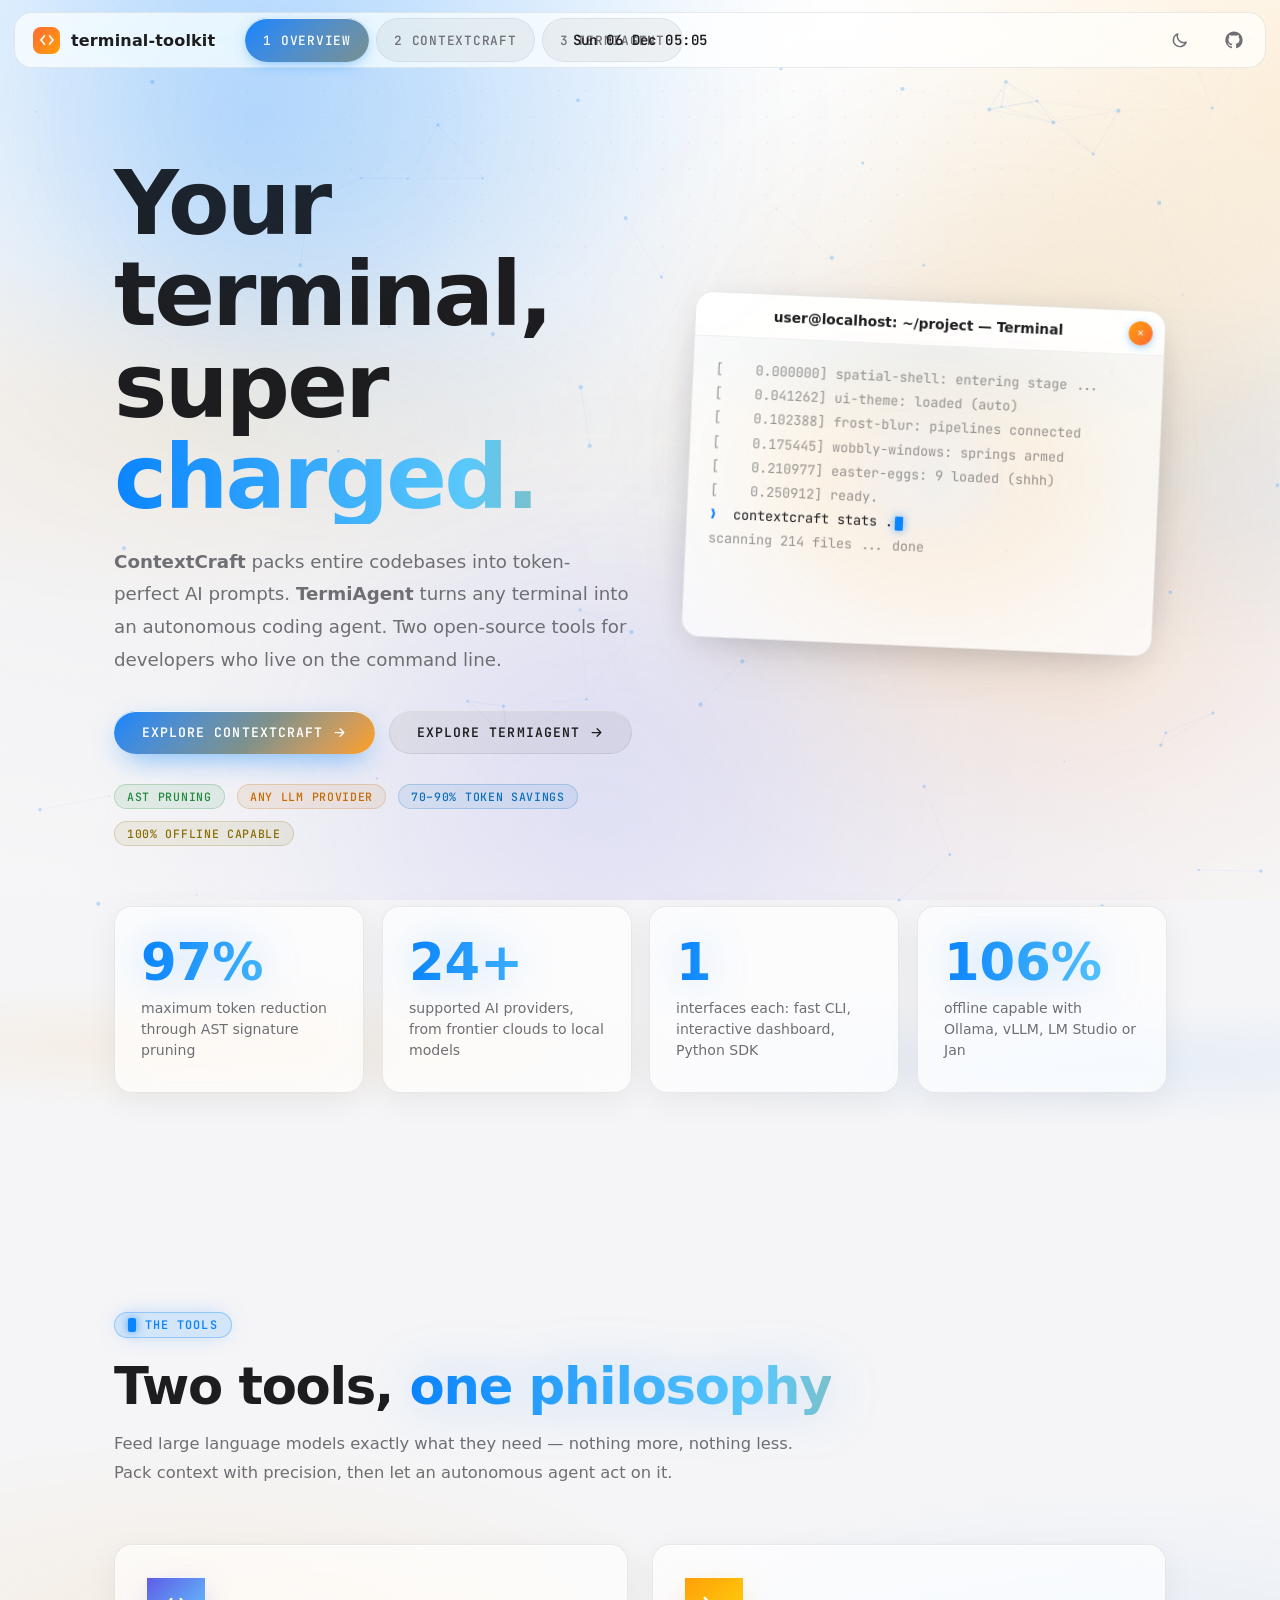
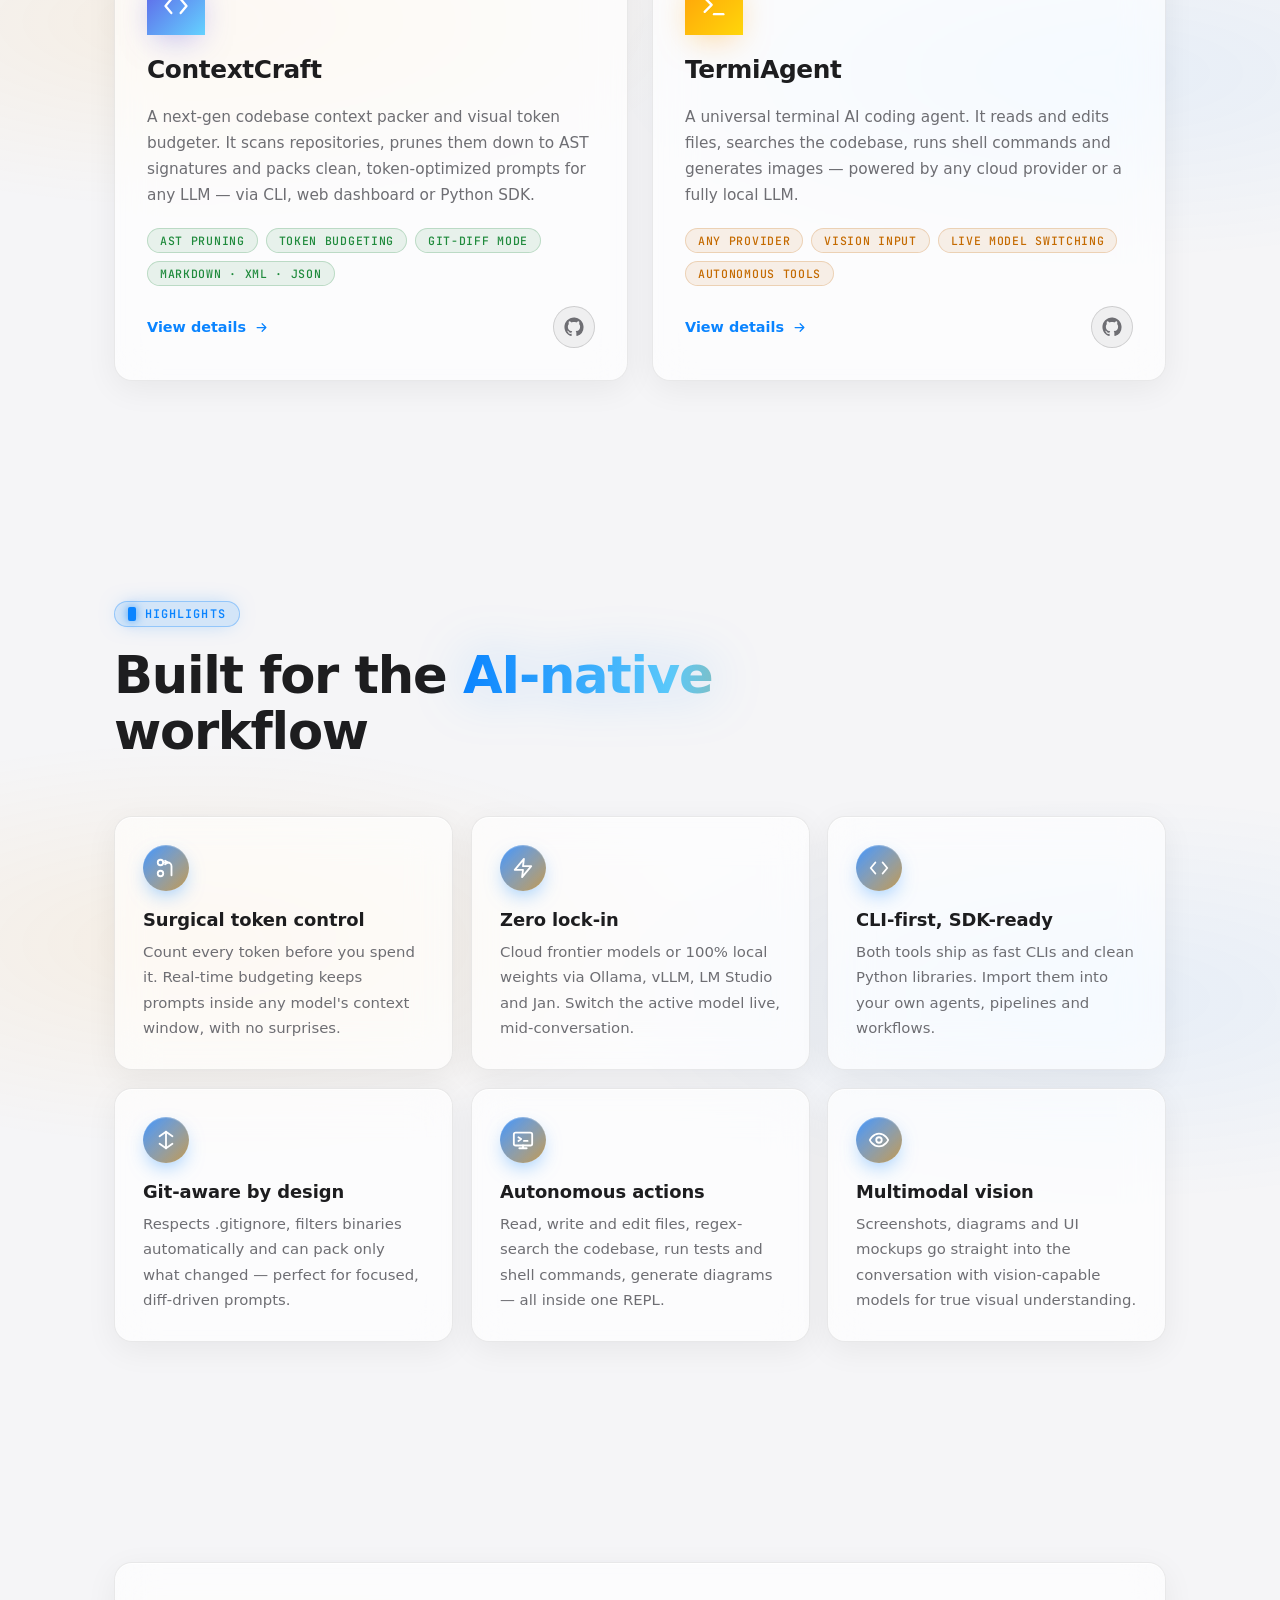
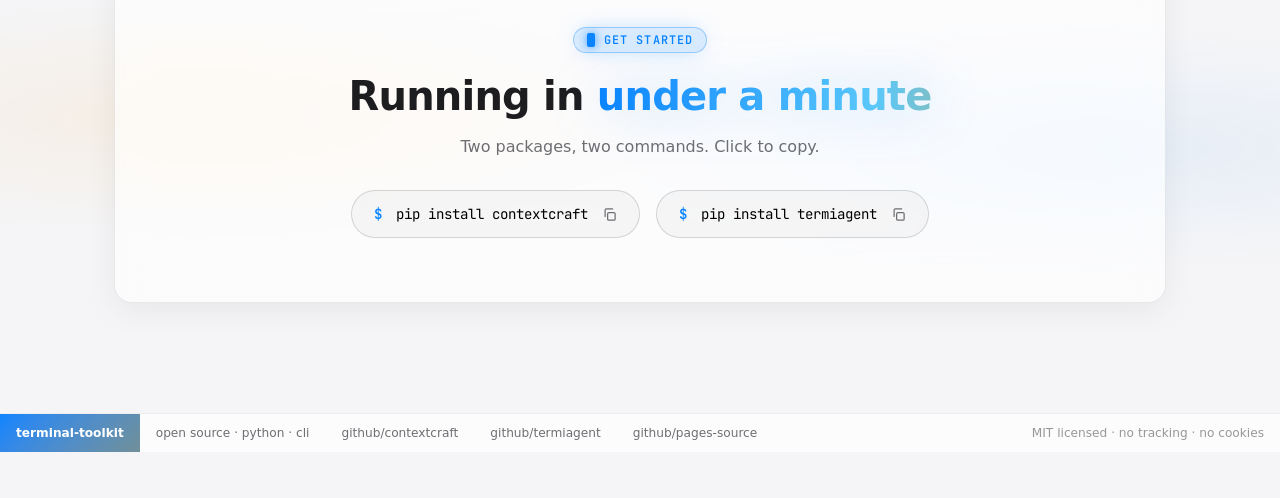
==== commit 8a1d8c67: "Easter-egg and fun pass: more animations, closable terminal windows, nine easter eggs" ====
--- a/index.html
+++ b/index.html
@@ -37,7 +37,7 @@
         <a href="termiagent.html">3 TermiAgent</a>
       </nav>
     </div>
-    <div class="wm-clock"><span class="clock" id="clock" aria-hidden="true">--:--</span></div>
+    <div class="wm-clock"><span class="clock" id="clock">--:--</span></div>
     <div class="wm-right">
     <a class="nav-gh" href="https://github.com/Jonny-IT1/jonny-it1.github.io" target="_blank" rel="noopener" aria-label="Website source on GitHub">
       <svg width="18" height="18" viewBox="0 0 24 24" fill="currentColor" aria-hidden="true"><path d="M12 .5C5.65.5.5 5.65.5 12c0 5.08 3.29 9.39 7.86 10.91.58.11.79-.25.79-.56 0-.27-.01-1.17-.02-2.12-3.2.7-3.88-1.36-3.88-1.36-.52-1.33-1.28-1.68-1.28-1.68-1.04-.71.08-.7.08-.7 1.15.08 1.76 1.19 1.76 1.19 1.03 1.75 2.69 1.25 3.34.95.1-.74.4-1.25.72-1.54-2.55-.29-5.24-1.28-5.24-5.68 0-1.26.45-2.28 1.19-3.09-.12-.29-.52-1.46.11-3.05 0 0 .97-.31 3.18 1.18.92-.26 1.9-.38 2.88-.39.98.01 1.96.13 2.88.39 2.2-1.49 3.17-1.18 3.17-1.18.63 1.59.23 2.76.12 3.05.74.81 1.18 1.83 1.18 3.09 0 4.41-2.69 5.38-5.25 5.66.41.35.77 1.05.77 2.12 0 1.53-.01 2.76-.01 3.14 0 .3.2.67.8.55A11.52 11.52 0 0 0 23.5 12C23.5 5.65 18.35.5 12 .5z"/></svg>
@@ -87,7 +87,7 @@
           <div class="term" data-wobble>
             <div class="term-head">
               <span class="term-title">user@localhost: ~/project &mdash; Terminal</span>
-              <span class="term-actions" aria-hidden="true"><span class="csd-close">&#215;</span></span>
+              <span class="term-actions"><button class="csd-close" type="button" aria-label="Close terminal" title="Close terminal">&#215;</button></span>
             </div>
             <div class="term-body" data-term="home"></div>
           </div>
--- a/css/style.css
+++ b/css/style.css
@@ -734,6 +734,9 @@
 .csd-close {
   width: 24px;
   height: 24px;
+  padding: 0;
+  border: 0;
+  appearance: none;
   border-radius: 50%;
   display: grid;
   place-items: center;
@@ -742,7 +745,7 @@
   font-size: 13px;
   line-height: 1;
   font-family: var(--font-mono);
-  cursor: default;
+  cursor: pointer;
   box-shadow: 0 2px 10px -2px color-mix(in srgb, var(--a1) 70%, transparent);
   transition: transform 0.2s cubic-bezier(0.34, 1.56, 0.64, 1), filter 0.2s;
 }
@@ -1593,3 +1596,176 @@
   0%, 100% { box-shadow: inset 0 -14px 26px -22px color-mix(in srgb, var(--a2) 55%, transparent); }
   50% { box-shadow: inset 0 -18px 32px -20px color-mix(in srgb, var(--a2) 80%, transparent); }
 }
+
+/* ---------- 27. Easter egg & fun pack (11.11.2026) ----------
+   Neun versteckte Eier plus Basisstyles dafuer: Terminal-Schliessen mit
+   Genie-Animation und Wiederherstellen-Chip, Konami-Party, getippte
+   Woerter, Phosphor-Terminal, Glitch, Logo-Spin, Konfetti, Toasts
+   und Klick-Wellen. Alles transform/opacity-only. */
+
+/* Terminal laesst sich "ernsthaft" schliessen */
+.term.is-closed {
+  animation: termGenieClose 0.55s cubic-bezier(0.55, 0, 0.85, 0.4) forwards;
+  pointer-events: none;
+}
+@keyframes termGenieClose {
+  0% { opacity: 1; transform: none; }
+  55% { opacity: 0.65; transform: translateY(-10px) scale(1.05) rotate(-1deg); }
+  100% { opacity: 0; transform: translateY(20px) scale(0.5) rotate(2deg); visibility: hidden; }
+}
+.term.is-reopening {
+  animation: winOpen 0.6s cubic-bezier(0.22, 1, 0.36, 1);
+}
+
+/* Wiederherstellen-Chip erscheint unter dem geschlossenen Fenster */
+.term-restore {
+  display: none;
+  align-items: center;
+  gap: 8px;
+  margin: 10px auto 0;
+  padding: 9px 16px;
+  border-radius: var(--radius-pill);
+  border: 1px dashed color-mix(in srgb, var(--a1) 55%, transparent);
+  background: color-mix(in srgb, var(--a1) 10%, transparent);
+  color: var(--text);
+  font-family: var(--font-mono);
+  font-size: 0.78rem;
+  cursor: pointer;
+  transition: transform 0.25s cubic-bezier(0.34, 1.56, 0.64, 1),
+    border-color 0.25s, box-shadow 0.25s;
+}
+.term-restore.show { display: flex; }
+.term-restore:hover {
+  transform: translateY(-2px);
+  border-color: color-mix(in srgb, var(--a1) 85%, transparent);
+  box-shadow: 0 8px 22px -8px color-mix(in srgb, var(--a1) 70%, transparent);
+}
+.term-restore svg { animation: restoreBob 2.2s ease-in-out infinite; }
+@keyframes restoreBob {
+  0%, 100% { transform: translateY(0); }
+  50% { transform: translateY(2px); }
+}
+
+/* Toast-Pill unten Mitte (z-Index-Stufe 200) */
+.ee-toast {
+  position: fixed;
+  left: 50%;
+  bottom: 22px;
+  translate: -50% 0;
+  z-index: 200;
+  padding: 10px 18px;
+  border-radius: var(--radius-pill);
+  background: color-mix(in srgb, var(--panel-solid) 82%, transparent);
+  backdrop-filter: blur(16px) saturate(1.5);
+  -webkit-backdrop-filter: blur(16px) saturate(1.5);
+  border: 1px solid var(--line);
+  color: var(--text);
+  font-family: var(--font-mono);
+  font-size: 0.78rem;
+  font-variant-numeric: tabular-nums;
+  opacity: 0;
+  pointer-events: none;
+  transform: translateY(12px) scale(0.94);
+  transition: transform 0.35s cubic-bezier(0.34, 1.56, 0.64, 1), opacity 0.3s;
+  box-shadow: var(--shadow-float);
+}
+.ee-toast.show { opacity: 1; transform: translateY(0) scale(1); }
+.ee-toast.out { opacity: 0; transform: translateY(8px) scale(0.96); }
+
+/* Konfetti (transform/opacity only) */
+.ee-cf {
+  position: fixed;
+  width: 8px;
+  height: 12px;
+  z-index: 100;
+  border-radius: 2px;
+  pointer-events: none;
+  animation: eeConfetti 0.9s cubic-bezier(0.16, 0.84, 0.44, 1) forwards;
+}
+@keyframes eeConfetti {
+  0% { transform: translate(0, 0) rotate(0deg); opacity: 1; }
+  100% { transform: translate(var(--tx, 0px), calc(var(--ty, -80px) + 150px)) rotate(var(--rot, 180deg)); opacity: 0; }
+}
+
+/* Klick-Wellen auf Buttons und Pills */
+.ee-ripple-host { position: relative; overflow: hidden; }
+.ee-ripple {
+  position: absolute;
+  border-radius: 50%;
+  background: color-mix(in srgb, var(--a1) 35%, transparent);
+  pointer-events: none;
+  animation: eeRipple 0.6s ease-out forwards;
+}
+@keyframes eeRipple {
+  from { transform: scale(0); opacity: 0.5; }
+  to { transform: scale(1); opacity: 0; }
+}
+
+/* Party-Modus: Orbs tanzen (Konami) */
+body.ee-party .bg .orb { animation: partyDance 2.2s ease-in-out infinite; }
+@keyframes partyDance {
+  0%, 100% { transform: translate3d(0, 0, 0) scale(1); }
+  25% { transform: translate3d(34px, -26px, 0) scale(1.28); }
+  50% { transform: translate3d(-28px, 20px, 0) scale(0.86); }
+  75% { transform: translate3d(24px, 30px, 0) scale(1.16); }
+}
+
+/* Phosphor-Modus: Terminal wird gruen und rastert (Wort: matrix) */
+.term.ee-matrix .term-body .ln { color: #6BFF8F; }
+.term.ee-matrix .term-body .ln.dim { color: #3FBF6C; }
+.term.ee-matrix .term-head .term-title { color: #6BFF8F; }
+.term.ee-matrix::before {
+  content: "";
+  position: absolute;
+  inset: 0;
+  z-index: 5;
+  border-radius: inherit;
+  pointer-events: none;
+  background: repeating-linear-gradient(0deg, rgba(0, 0, 0, 0.25) 0 1px, transparent 1px 3px);
+  animation: matrixFlicker 0.14s steps(2, end) infinite;
+}
+@keyframes matrixFlicker {
+  0% { opacity: 0.85; }
+  100% { opacity: 0.65; }
+}
+
+/* Wobble-Impuls per getipptem Wort */
+.ee-shake { animation: eeShake 0.6s cubic-bezier(0.36, 0.07, 0.19, 0.97); }
+@keyframes eeShake {
+  10%, 90% { transform: rotate(-1.6deg); }
+  20%, 80% { transform: rotate(2.2deg) translateY(-4px); }
+  30%, 50%, 70% { transform: rotate(-3deg); }
+  40%, 60% { transform: rotate(3deg) translateY(-6px); }
+}
+
+/* Glitch auf dem Hero-Titel (5 Klicks) */
+.ee-glitch { animation: eeGlitch 0.9s steps(2, end) both; }
+@keyframes eeGlitch {
+  0%, 100% { transform: none; opacity: 1; }
+  10% { transform: translate(-3px, 2px); opacity: 0.8; }
+  20% { transform: translate(4px, -2px); }
+  30% { transform: translate(-5px, 1px) skewX(-2deg); opacity: 0.9; }
+  40% { transform: translate(3px, 2px); }
+  50% { transform: translate(-2px, -3px) skewX(2deg); opacity: 0.75; }
+  60% { transform: translate(5px, 0); }
+  70% { transform: translate(-4px, 2px); opacity: 0.85; }
+  80% { transform: translate(2px, -2px); }
+  90% { transform: translate(-1px, 1px); }
+}
+
+/* Logo-Spin (Wort: boost) */
+.ee-spin { animation: eeSpin 0.8s cubic-bezier(0.34, 1.56, 0.64, 1); }
+@keyframes eeSpin {
+  0% { transform: rotate(0) scale(1); }
+  70% { transform: rotate(360deg) scale(1.2); }
+  100% { transform: rotate(360deg) scale(1); }
+}
+
+/* Uhr ist klickbar (Formate-Umschaltung) */
+.ee-clickable { cursor: pointer; user-select: none; }
+
+/* Stats heben sich sanft beim Hover */
+.stat { transition: transform 0.3s cubic-bezier(0.34, 1.56, 0.64, 1); }
+@media (hover: hover) {
+  .stat:hover { transform: translateY(-4px); }
+}
